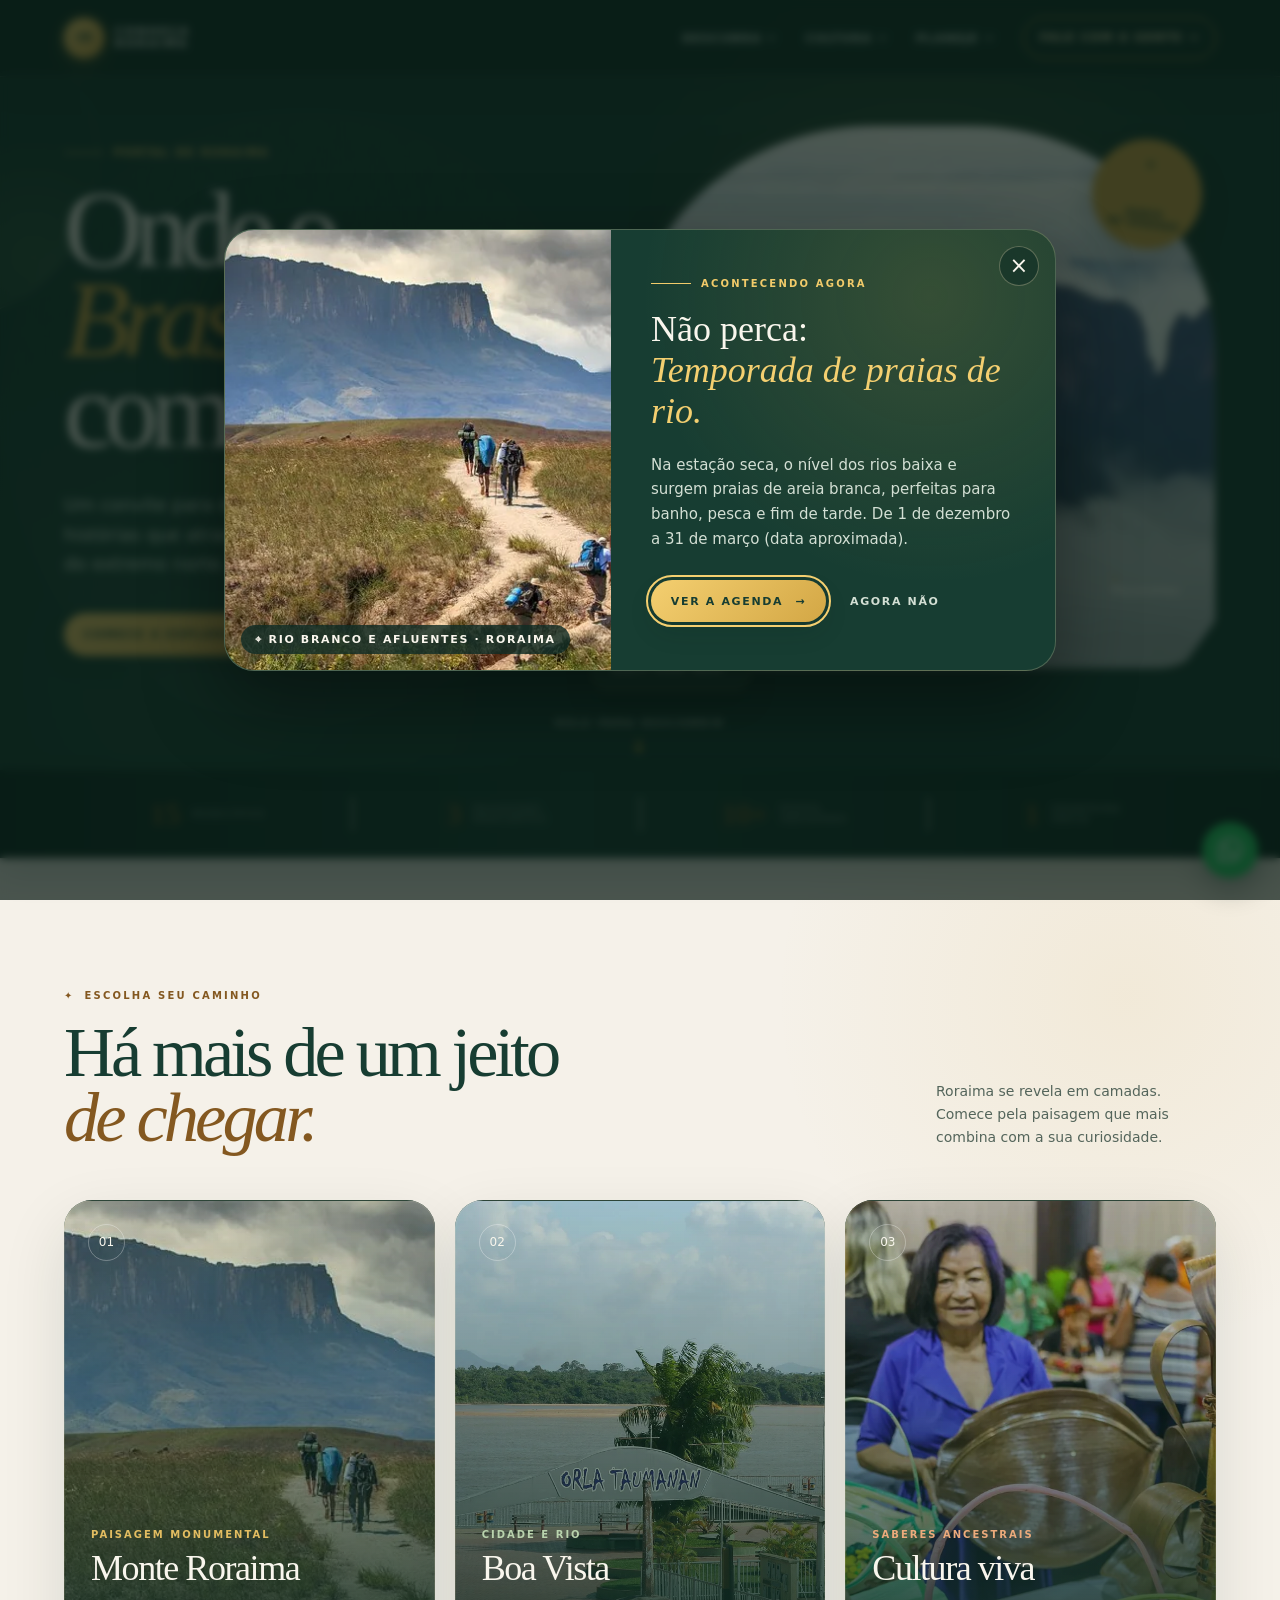
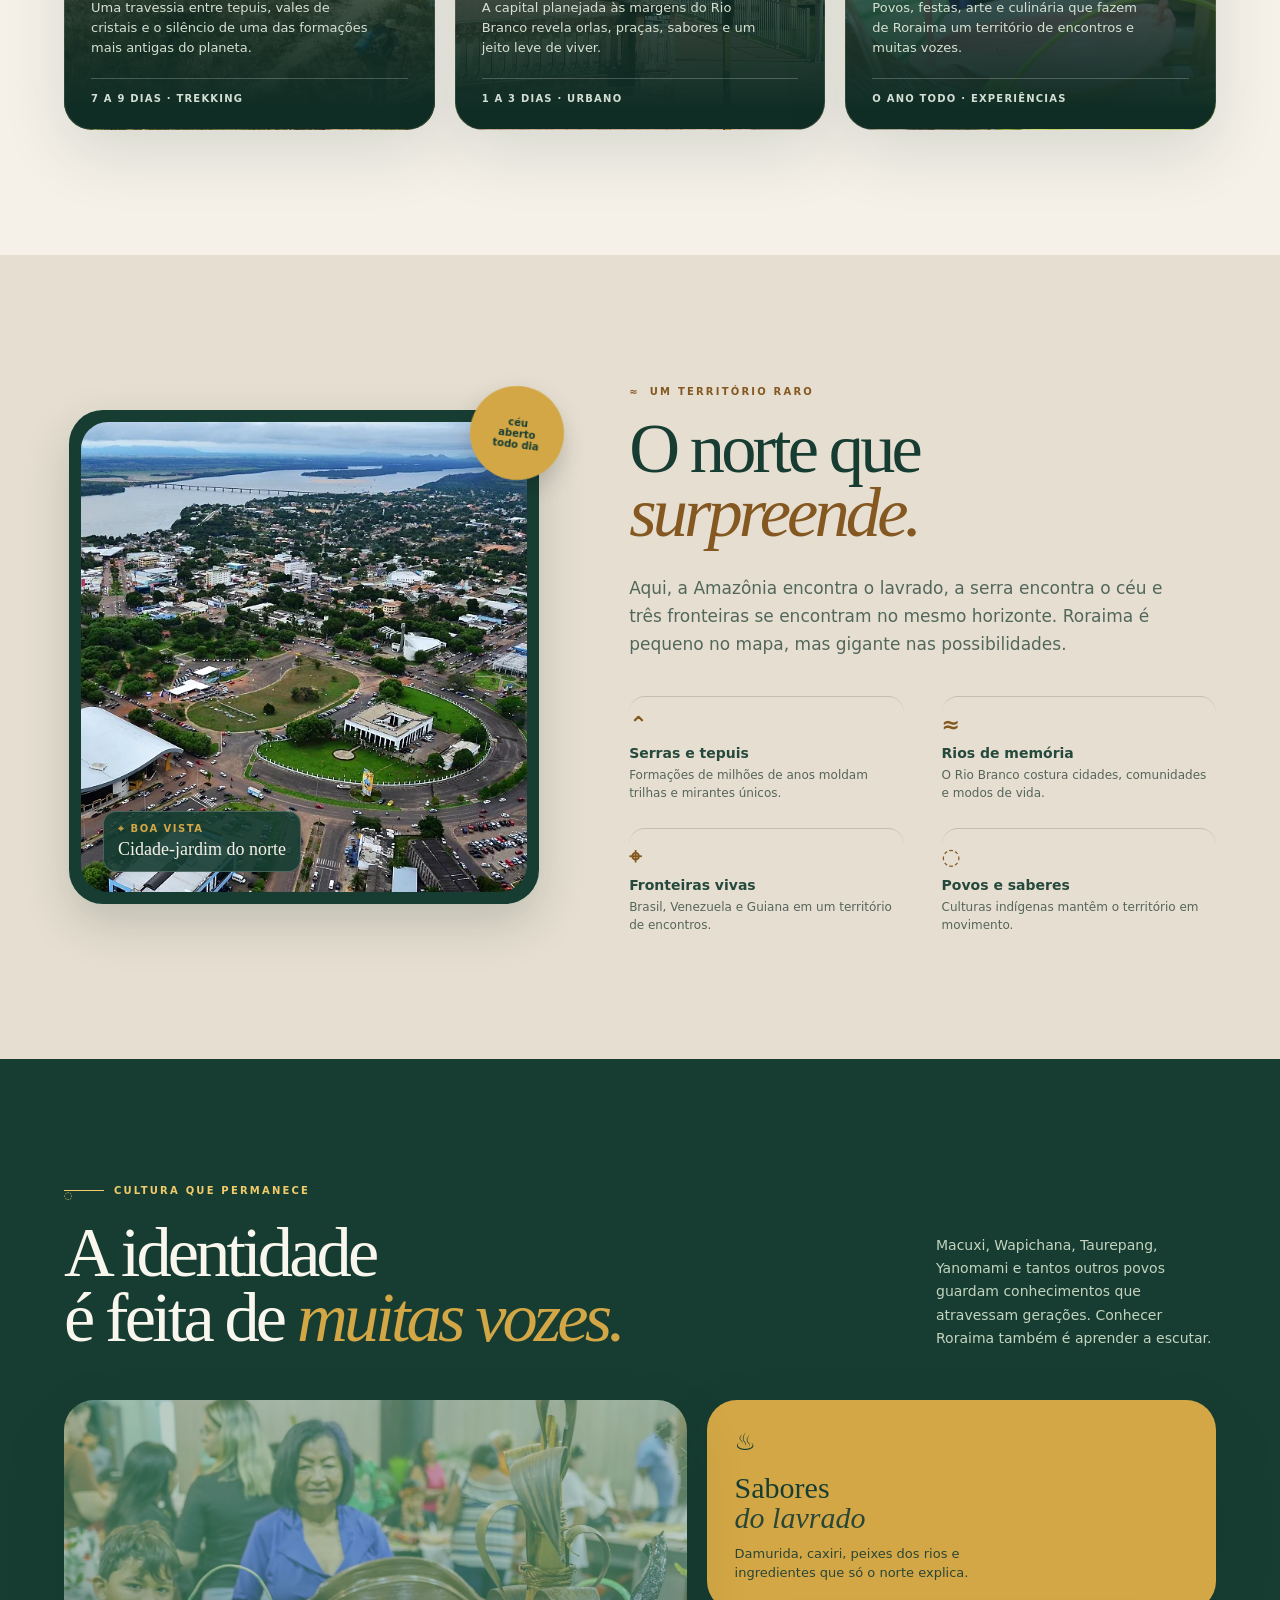
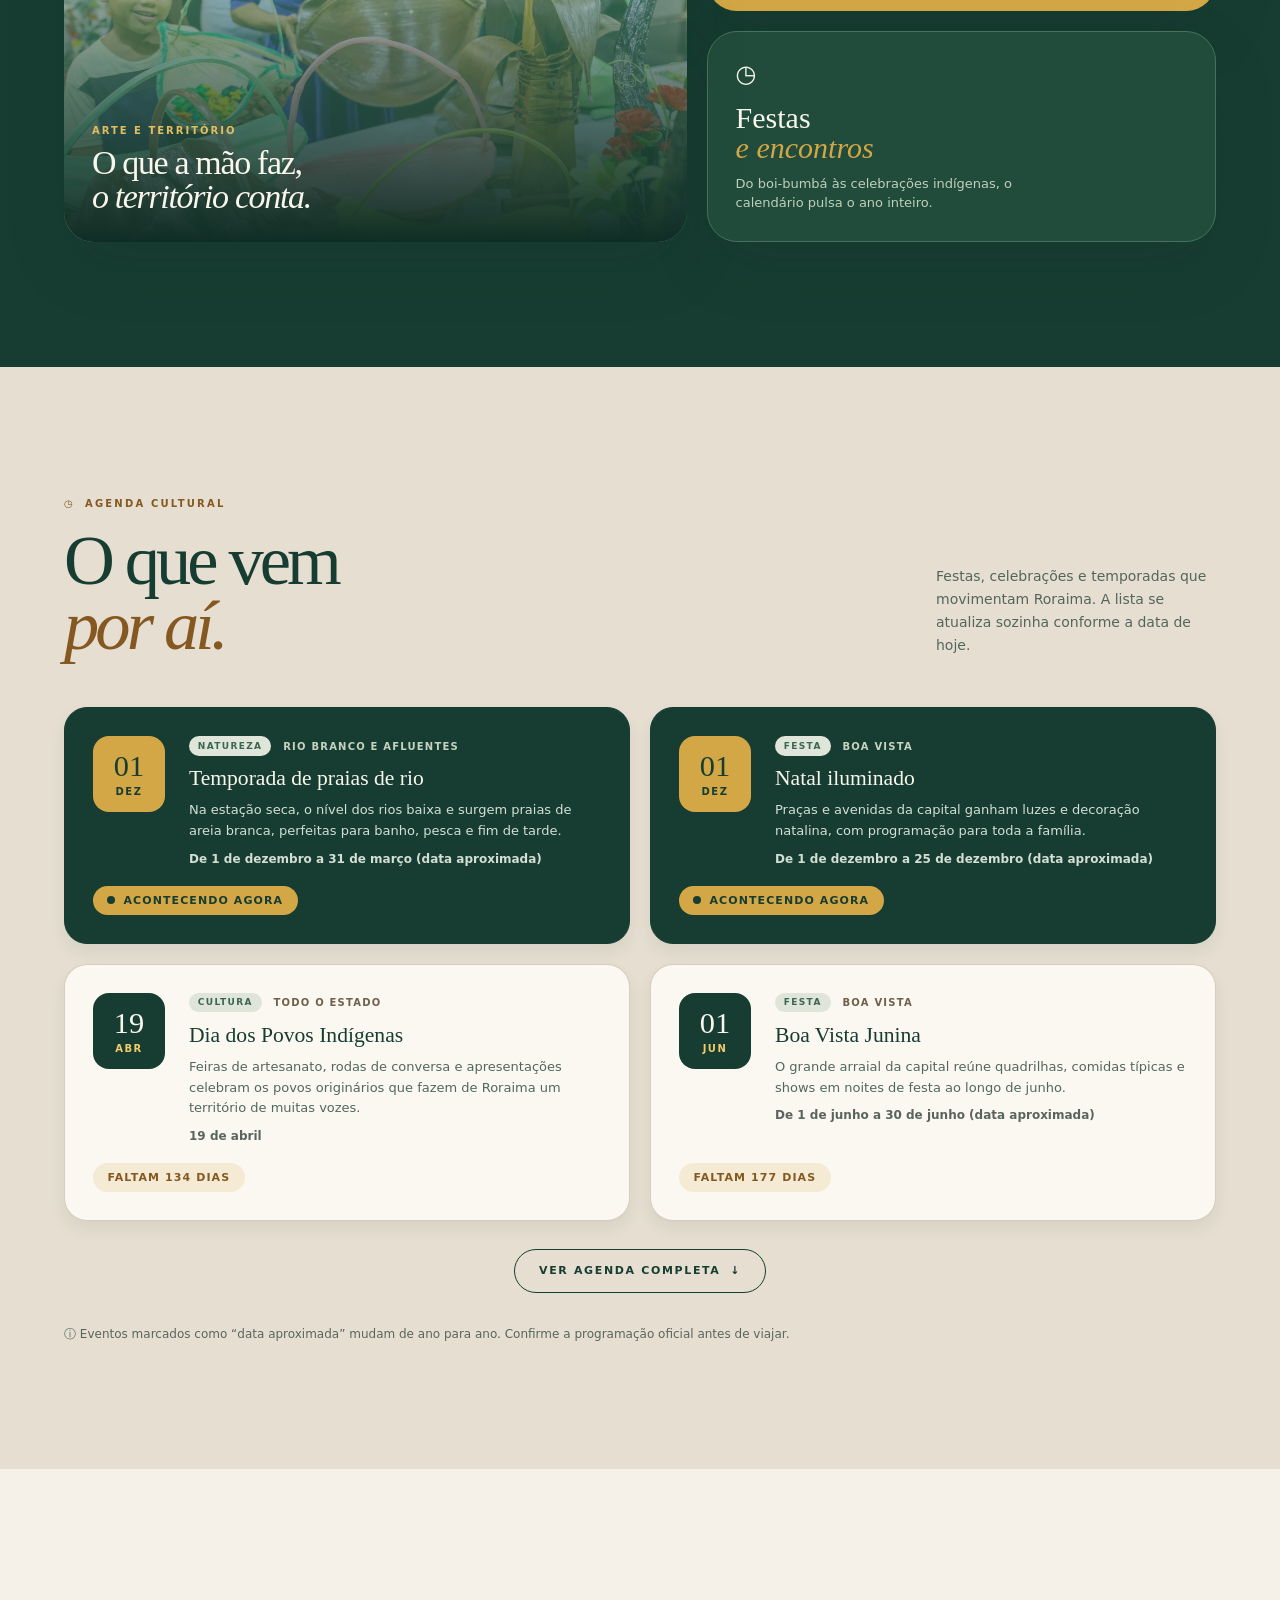
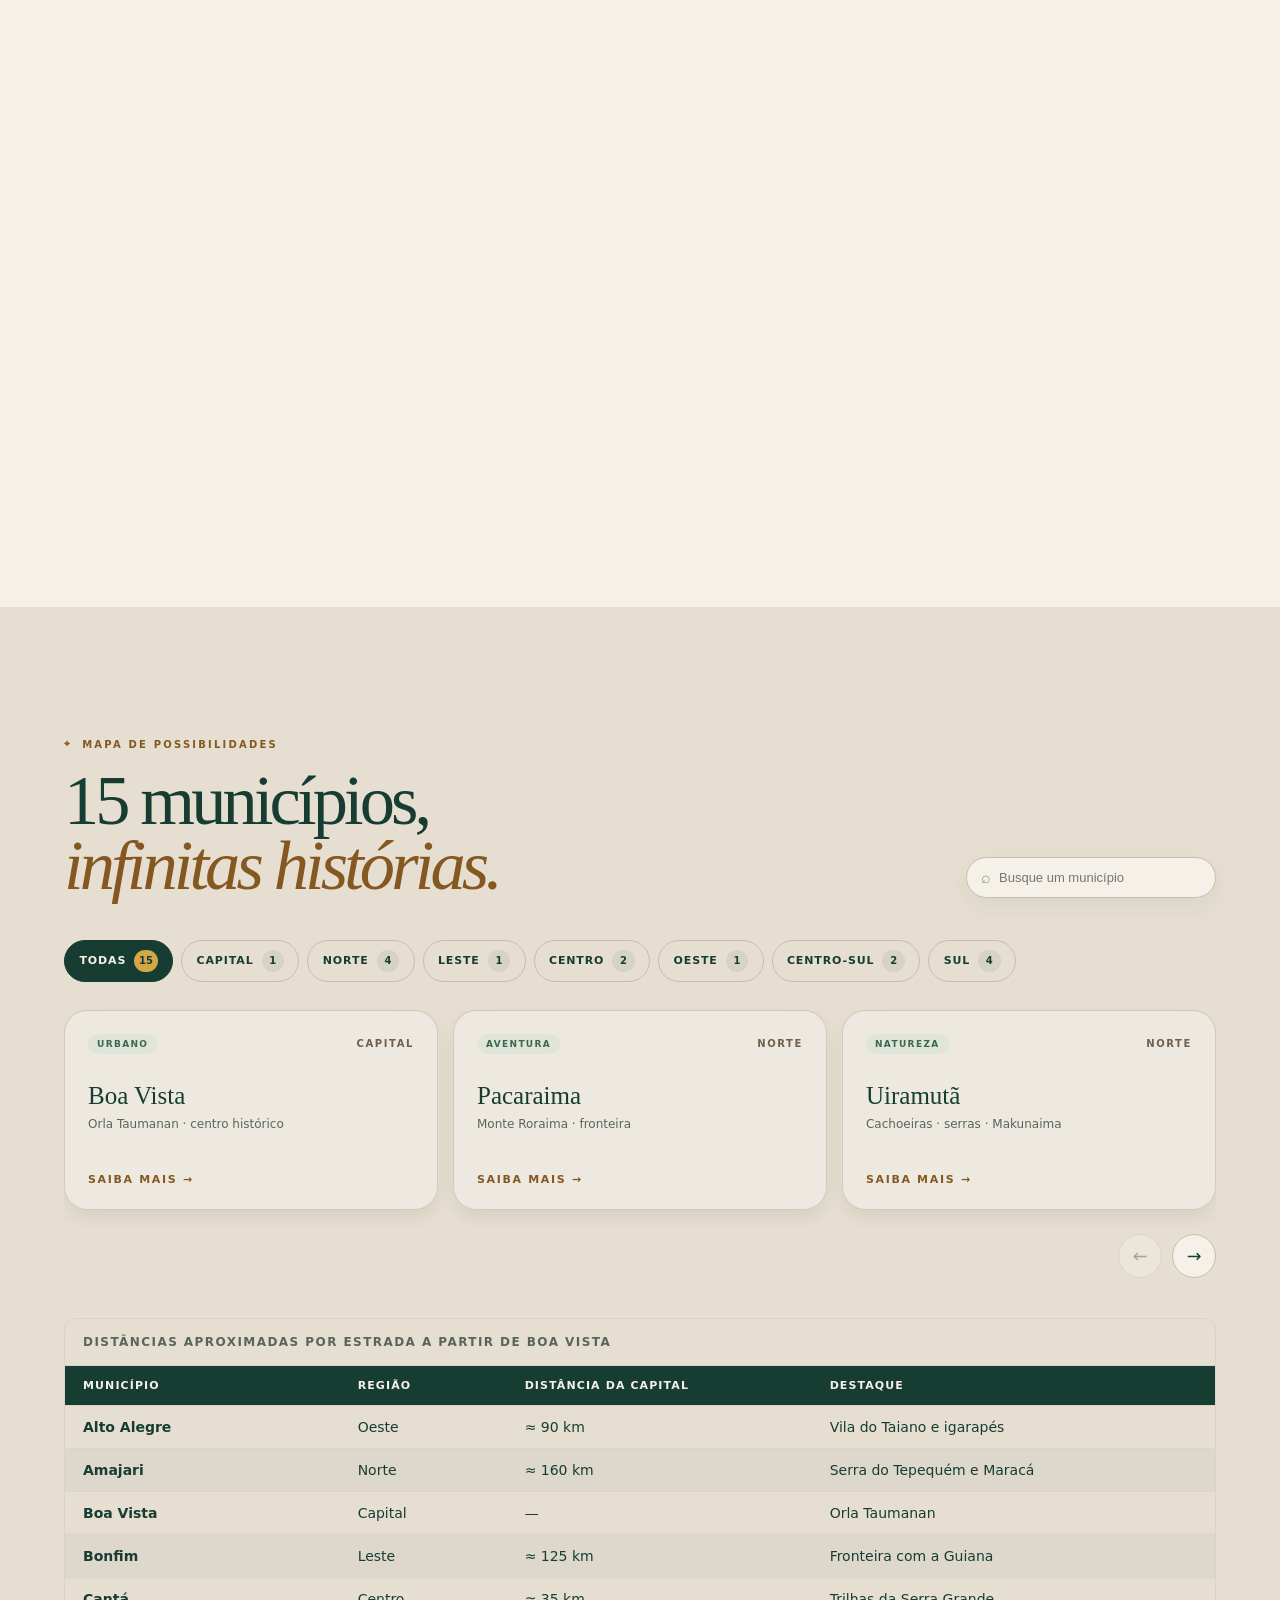
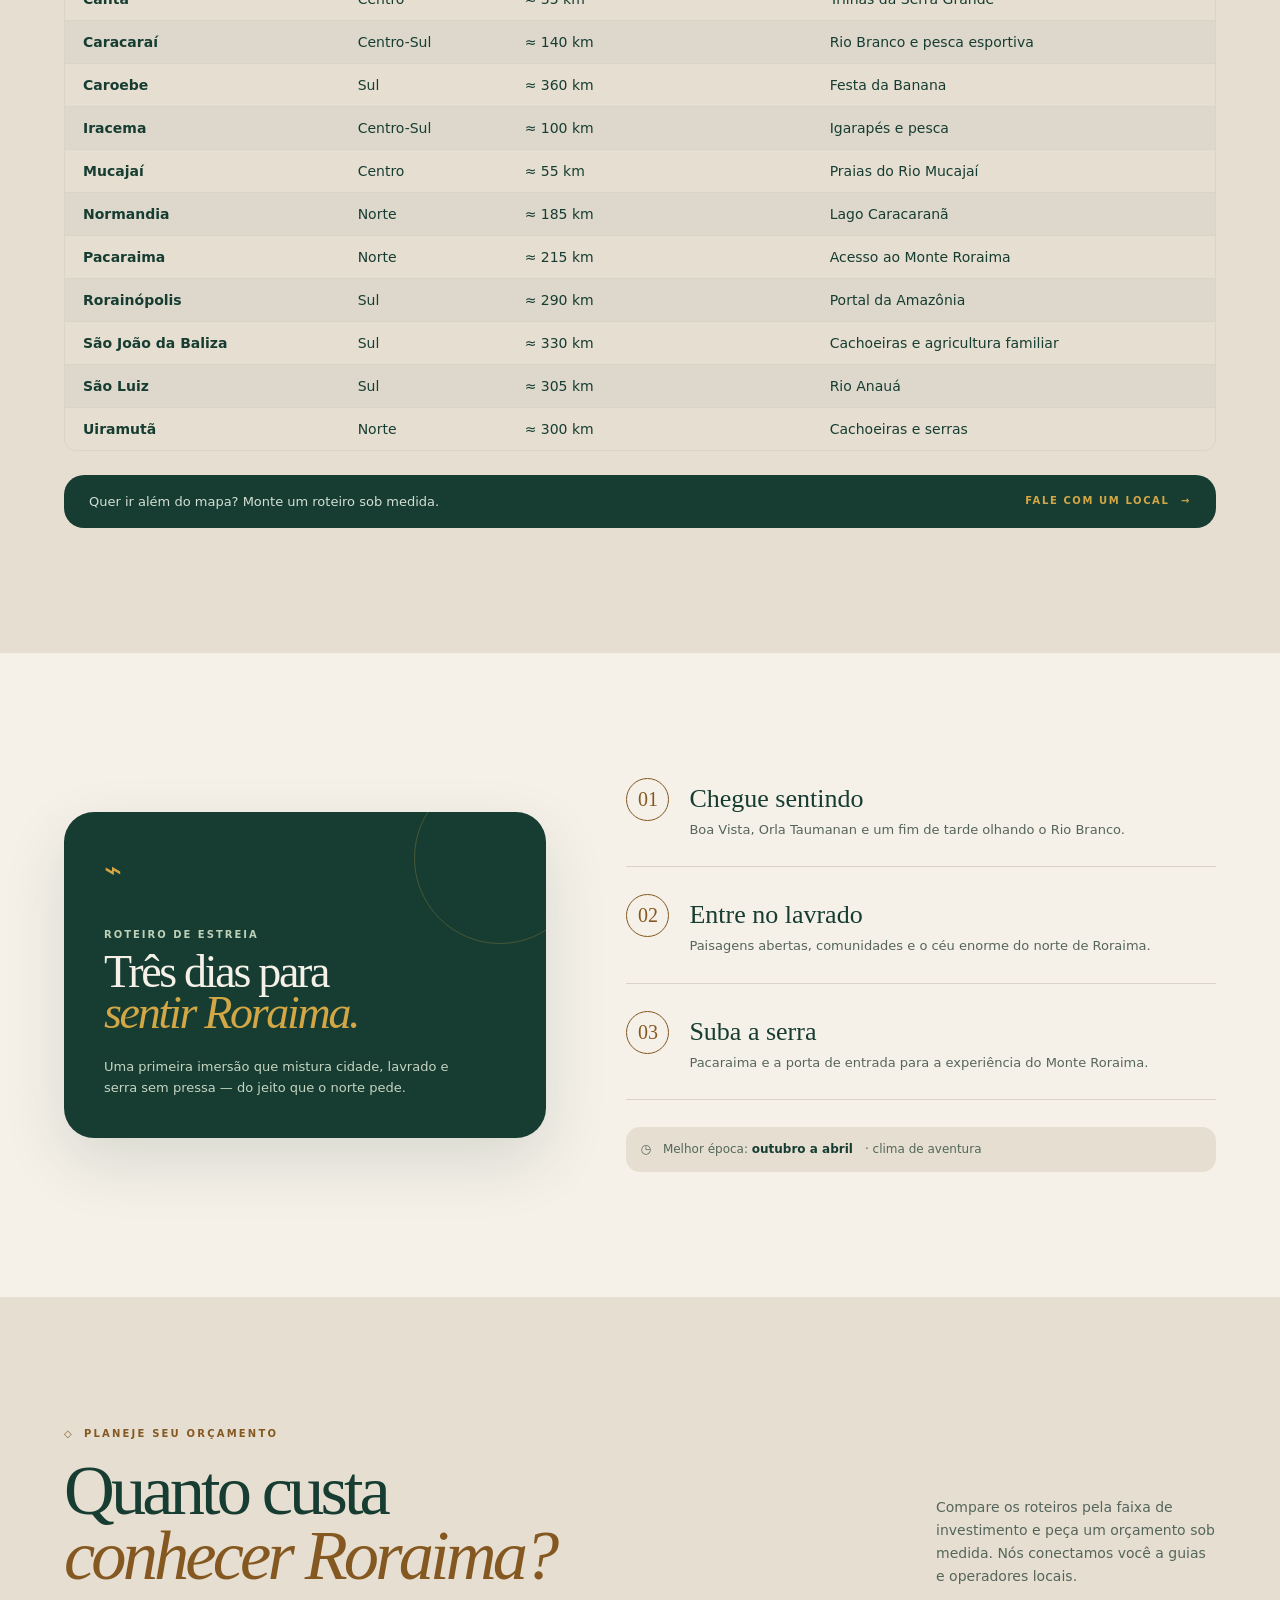
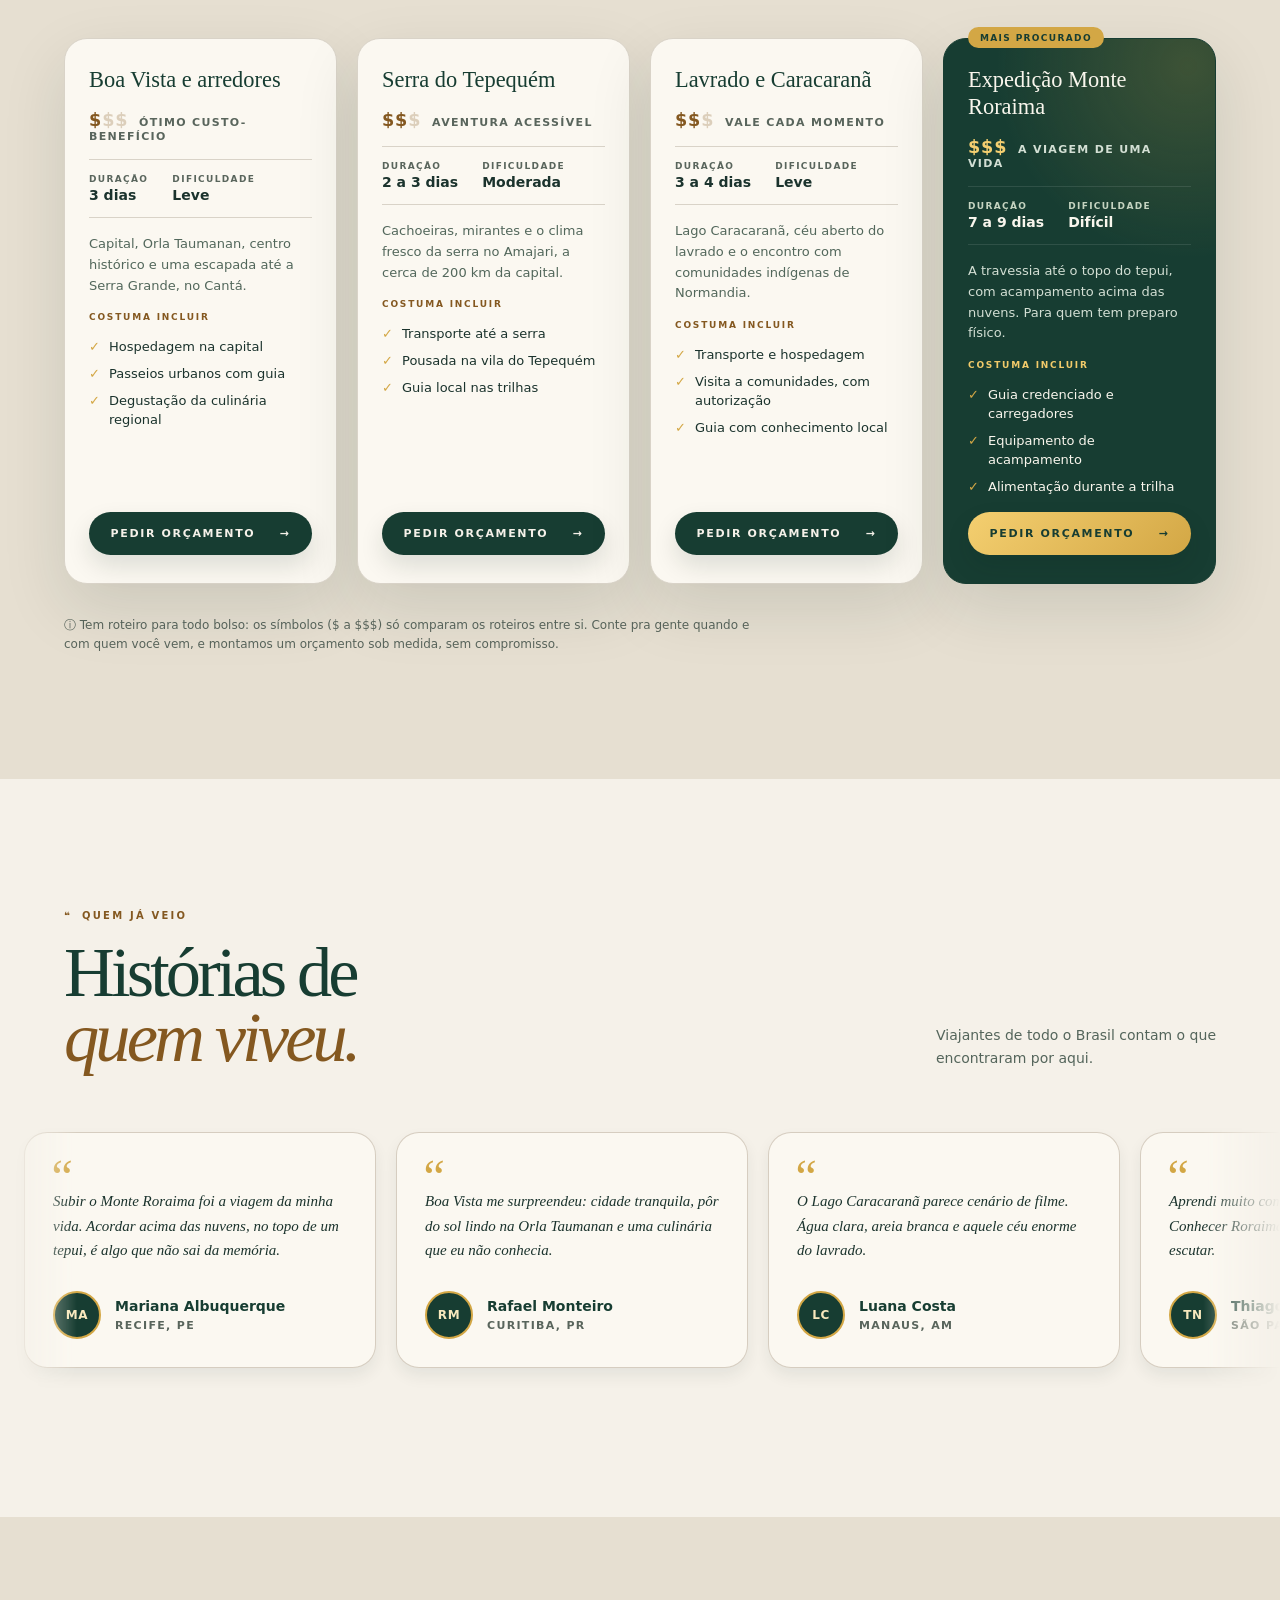
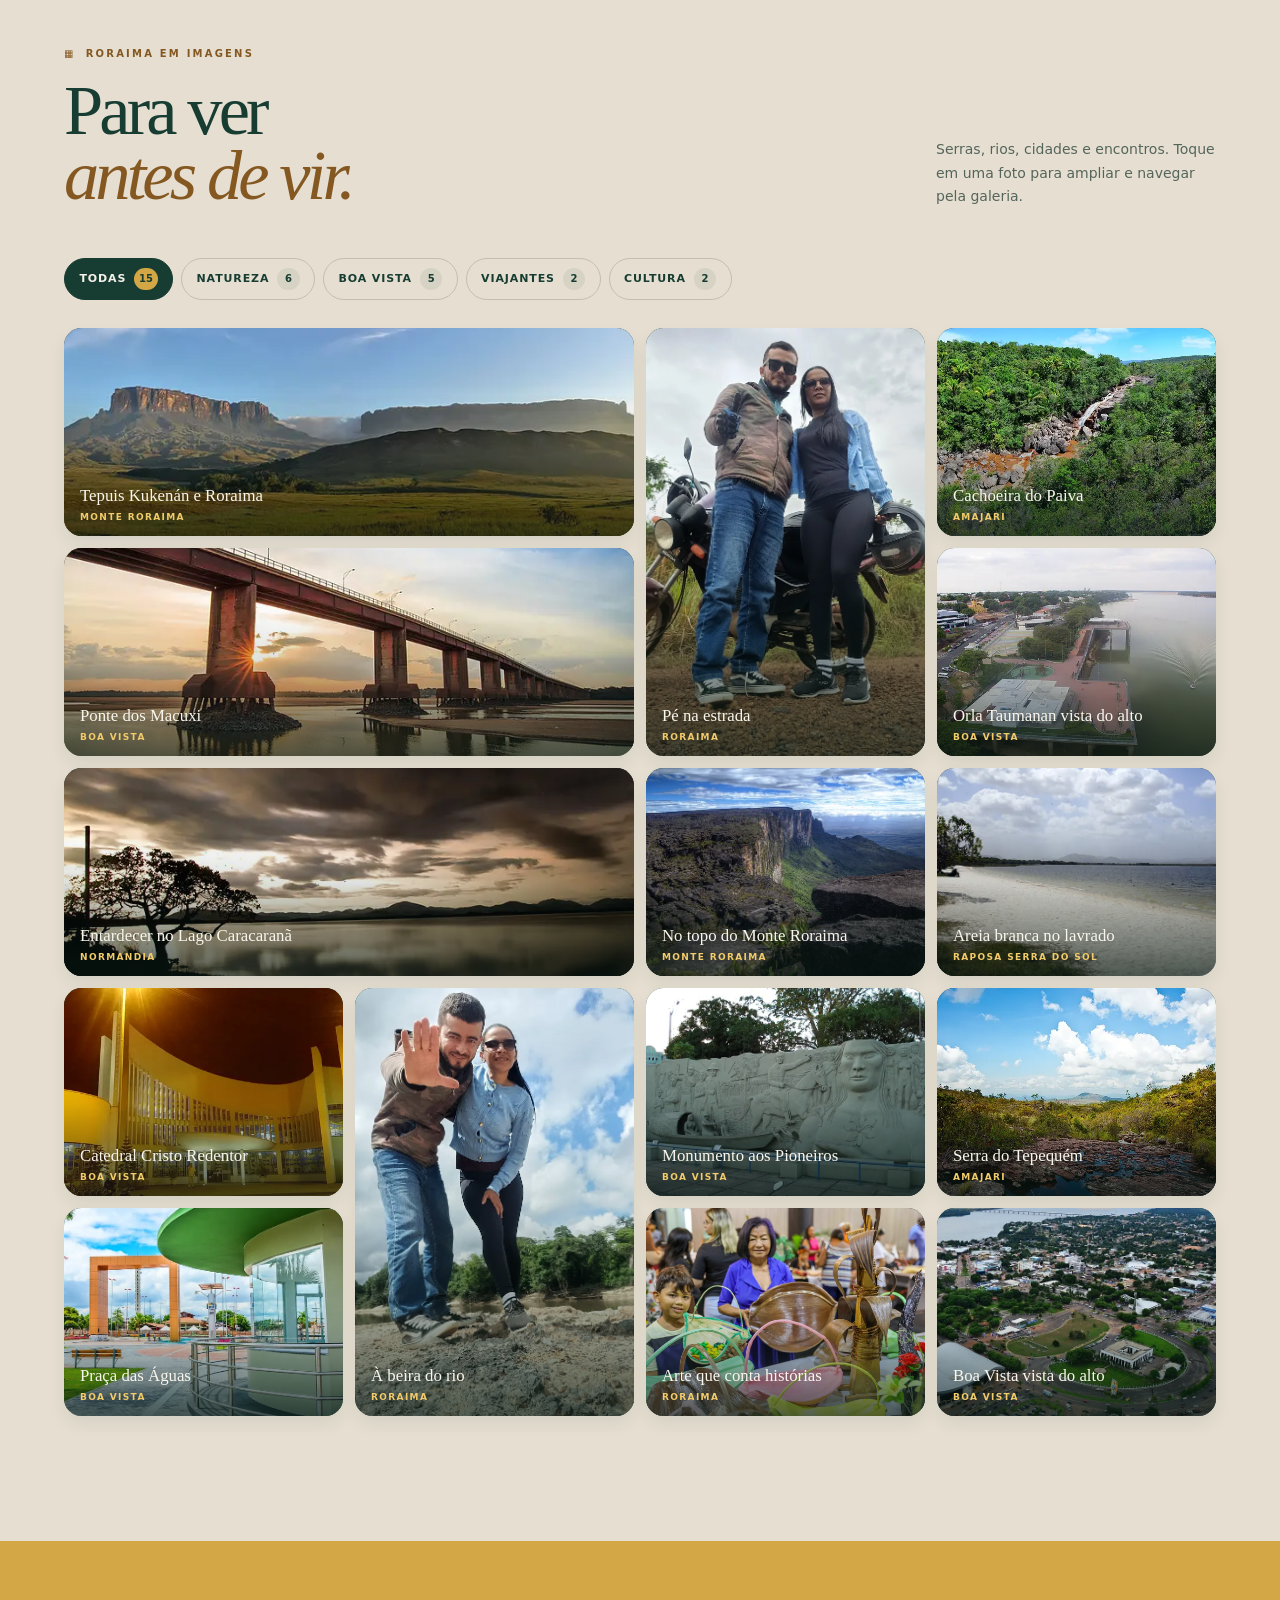
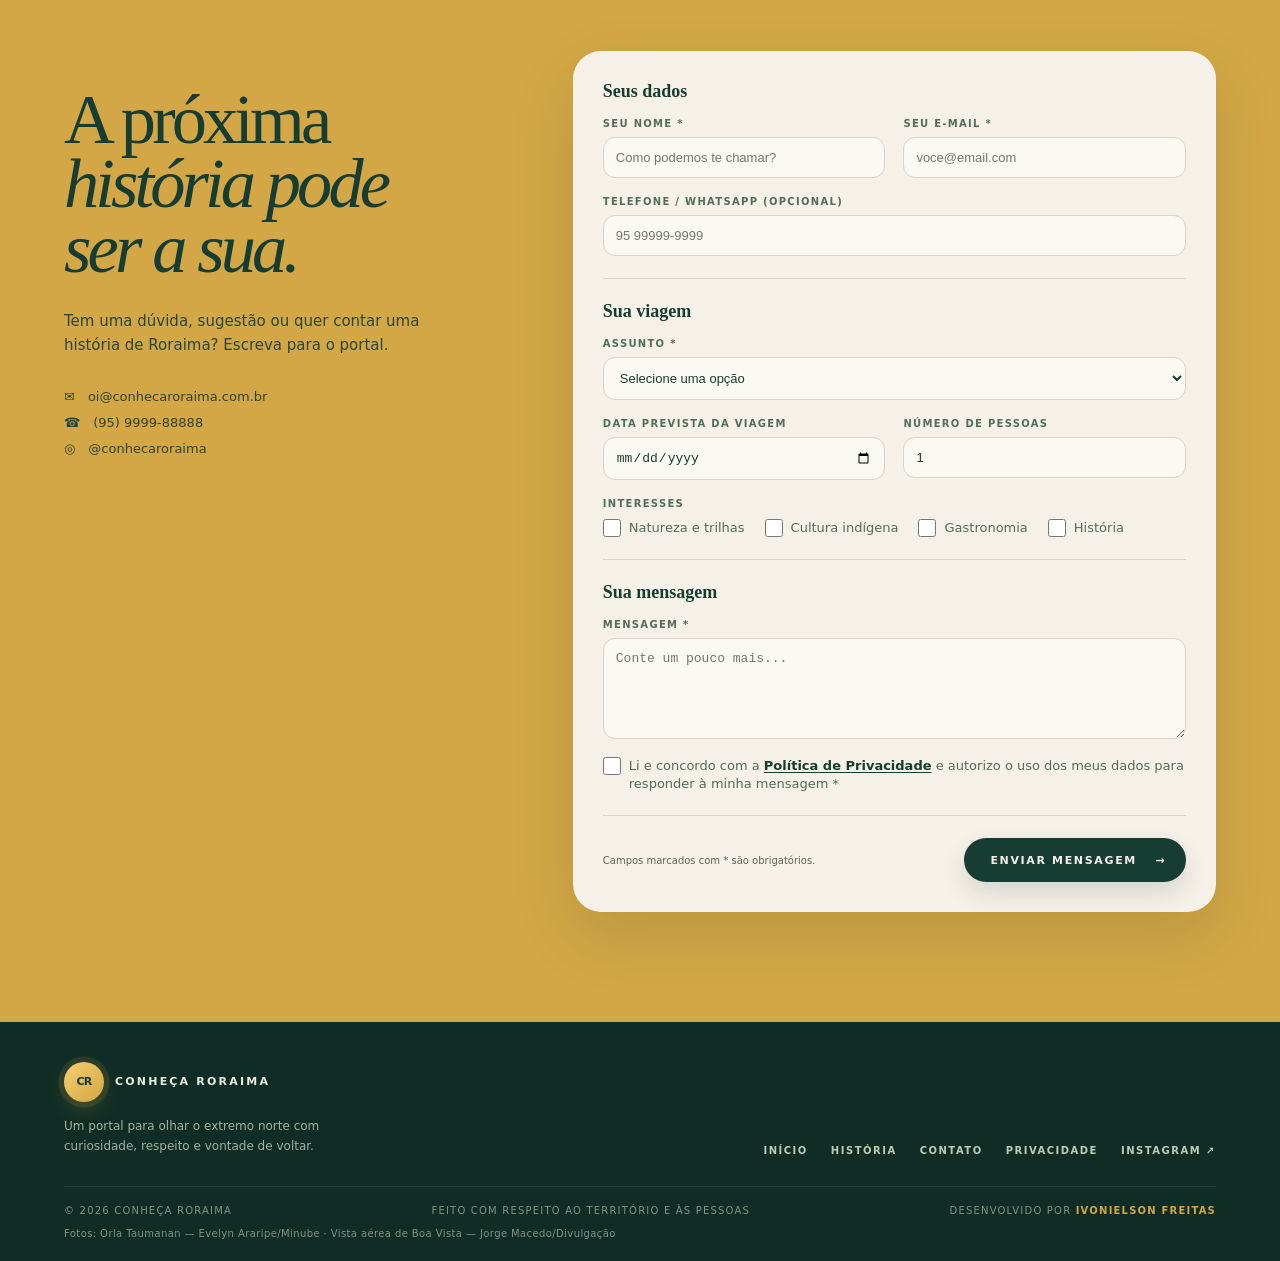
==== index.html @ 1315dbe7 "feat: improve testimonials layout and responsiveness" ====
<!doctype html>
<html lang="pt-BR">

<head>
    <meta charset="UTF-8">
    <meta name="viewport" content="width=device-width, initial-scale=1.0">
    <meta name="theme-color" content="#173d32">
    <meta name="author" content="Ivonielson Freitas">
    <meta name="google-site-verification" content="-4TH7wlYZ-pU3OrTLeNFt9fAbdqJfKL4M6FalPjMVOk">
    <meta name="description" content="Conheça Roraima: turismo, cultura, história, municípios e roteiros para descobrir o extremo norte do Brasil.">
    <title>Conheça Roraima — O norte que surpreende</title>
    <link rel="canonical" href="https://conheca-roraima.vercel.app/">
    <!-- prévia do link ao compartilhar (WhatsApp, redes sociais) -->
    <meta property="og:type" content="website">
    <meta property="og:locale" content="pt_BR">
    <meta property="og:site_name" content="Conheça Roraima">
    <meta property="og:title" content="Conheça Roraima — O norte que surpreende">
    <meta property="og:description" content="Turismo, cultura, história, municípios e roteiros para descobrir o extremo norte do Brasil.">
    <meta property="og:url" content="https://conheca-roraima.vercel.app/">
    <meta property="og:image" content="https://conheca-roraima.vercel.app/assets/img/monte-roraima-aereo.webp">
    <meta property="og:image:alt" content="Vista aérea do Monte Roraima entre nuvens">
    <meta name="twitter:card" content="summary_large_image">
    <!-- dados estruturados: descrevem o site para os buscadores -->
    <script type="application/ld+json">
    {
      "@context": "https://schema.org",
      "@type": "WebSite",
      "name": "Conheça Roraima",
      "url": "https://conheca-roraima.vercel.app/",
      "inLanguage": "pt-BR",
      "description": "Portal sobre turismo, cultura, história e municípios de Roraima.",
      "author": { "@type": "Person", "name": "Ivonielson Freitas" }
    }
    </script>
    <link rel="icon" href="assets/img/favicon.svg" type="image/svg+xml">
    <link rel="preload" href="assets/fonts/libre-baskerville-normal-latin.woff2" as="font" type="font/woff2" crossorigin>
    <link rel="preload" href="assets/fonts/libre-baskerville-italic-latin.woff2" as="font" type="font/woff2" crossorigin>
    <link rel="stylesheet" href="assets/css/fonts.css">
    <link rel="stylesheet" href="assets/css/styles.css">
    
</head>

<body>
    <header class="site-header">
        <div class="container header-inner">
            <a class="brand" href="#inicio"><span class="brand-mark">CR</span> <span>CONHEÇA<br>RORAIMA</span></a>
            <button class="menu-toggle" type="button" aria-expanded="false" aria-controls="main-nav" aria-label="Abrir menu"><span></span><span></span><span></span></button>
            <nav class="main-nav" id="main-nav" aria-label="Navegação principal">
                <ul>
                    <li class="nav-group">
                        <button class="nav-group-toggle" type="button" aria-expanded="false" aria-controls="submenu-descubra">Descubra <span class="nav-caret" aria-hidden="true"></span></button>
                        <ul class="submenu" id="submenu-descubra">
                            <li><a href="#experiencias">Experiências<small>Três jeitos de chegar</small></a></li>
                            <li><a href="#territorio">Território<small>Serras, rios e fronteiras</small></a></li>
                            <li><a href="#municipios">Municípios<small>Os 15 municípios do estado</small></a></li>
                        </ul>
                    </li>
                    <li class="nav-group">
                        <button class="nav-group-toggle" type="button" aria-expanded="false" aria-controls="submenu-cultura">Cultura <span class="nav-caret" aria-hidden="true"></span></button>
                        <ul class="submenu" id="submenu-cultura">
                            <li><a href="#cultura">Cultura viva<small>Povos, arte e saberes</small></a></li>
                            <li><a href="#agenda">Agenda cultural<small>Próximos eventos e festas</small></a></li>
                            <li><a href="#historia">História<small>Como Roraima se formou</small></a></li>
                        </ul>
                    </li>
                    <li class="nav-group">
                        <button class="nav-group-toggle" type="button" aria-expanded="false" aria-controls="submenu-planeje">Planeje <span class="nav-caret" aria-hidden="true"></span></button>
                        <ul class="submenu" id="submenu-planeje">
                            <li><a href="#roteiro">Roteiro de 3 dias<small>Uma primeira imersão</small></a></li>
                            <li><a href="#orcamento">Quanto custa<small>Faixas de investimento</small></a></li>
                            <li><a href="#depoimentos">Depoimentos<small>Quem já veio conta</small></a></li>
                            <li><a href="#galeria">Galeria<small>Roraima em imagens</small></a></li>
                        </ul>
                    </li>
                    <li><a class="nav-cta" href="#contato">Fale com a gente <span aria-hidden="true">→</span></a></li>
                </ul>
            </nav>
        </div>
    </header>

    <main id="inicio">
        <section class="hero hero-noise">
            <div class="container hero-grid">
                <header class="hero-copy reveal">
                    <p class="kicker kicker-gold"><span></span> Portal de Roraima</p>
                    <h1>Onde o<br><em>Brasil</em><br>começa.</h1>
                    <p>Um convite para descobrir paisagens ancestrais, histórias que atravessam fronteiras e a cultura viva do extremo norte.</p>
                    <div class="hero-actions"><a class="button button-gold" href="#experiencias">Comece a explorar <span aria-hidden="true">→</span></a><a class="text-link" href="#historia"><span aria-hidden="true">▣</span> &nbsp; Ler a história</a></div>
                </header>
                <div class="hero-visual reveal delay-1">
                    <span class="hero-stamp" aria-hidden="true">✦
                        <br><small>NORTE<br>DE VERDADE</small></span>
                    <figure class="hero-image"><img src="assets/img/monte-roraima-aereo.webp" alt="Vista aérea do Monte Roraima entre nuvens" width="1200" height="675" fetchpriority="high">
                        <figcaption>
                            <p><span>PONTO MAIS ALTO</span><strong>Monte Roraima</strong></p><small><span aria-hidden="true">⌖</span> Pacaraima</small></figcaption>
                    </figure>
                    <p class="territory-badge"><span>TERRITÓRIO</span><strong>223 mil km²</strong></p>
                </div>
            </div>
            <a class="scroll-cue" href="#experiencias">ROLE PARA DESCOBRIR<br><span aria-hidden="true">↓</span></a>
        </section>

        <aside class="stats" aria-label="Roraima em números">
            <ul class="container stats-grid">
                <li><strong>15</strong><span>municípios</span></li>
                <li><strong>3</strong><span>paisagens<br>marcantes</span></li>
                <li><strong>10+</strong><span>povos<br>indígenas</span></li>
                <li><strong>1</strong><span>fronteira<br>única</span></li>
            </ul>
        </aside>

        <section class="section" id="experiencias">
            <div class="container">
                <header class="section-heading">
                    <hgroup>
                        <p class="kicker"><span aria-hidden="true">✦</span> Escolha seu caminho</p>
                        <h2>Há mais de um jeito<br><em>de chegar.</em></h2></hgroup>
                    <p>Roraima se revela em camadas. Comece pela paisagem que mais combina com a sua curiosidade.</p>
                </header>
                <div class="experience-grid">
                    <article class="experience-card"><img src="assets/img/trilha-monte-roraima.webp" alt="Trilha em direção ao Monte Roraima" width="669" height="446" loading="lazy" decoding="async">
                        <span class="card-number">01</span>
                        <div class="card-content"><span class="eyebrow gold">PAISAGEM MONUMENTAL</span>
                            <h3>Monte Roraima</h3>
                            <p>Uma travessia entre tepuis, vales de cristais e o silêncio de uma das formações mais antigas do planeta.</p>
                            <p class="card-meta">7 a 9 dias · trekking</p>
                        </div>
                    </article>
                    <article class="experience-card"><img src="assets/img/orla-taumanan-boa-vista.webp" alt="Orla Taumanan, às margens do Rio Branco, em Boa Vista" width="1000" height="1000" loading="lazy" decoding="async">
                        <span class="card-number">02</span>
                        <div class="card-content"><span class="eyebrow green">CIDADE E RIO</span>
                            <h3>Boa Vista</h3>
                            <p>A capital planejada às margens do Rio Branco revela orlas, praças, sabores e um jeito leve de viver.</p>
                            <p class="card-meta">1 a 3 dias · urbano</p>
                        </div>
                    </article>
                    <article class="experience-card"><img src="assets/img/artesanato-indigena.webp" alt="Artesanato indígena em feira de Roraima" width="1200" height="800" loading="lazy" decoding="async">
                        <span class="card-number">03</span>
                        <div class="card-content"><span class="eyebrow terracotta">SABERES ANCESTRAIS</span>
                            <h3>Cultura viva</h3>
                            <p>Povos, festas, arte e culinária que fazem de Roraima um território de encontros e muitas vozes.</p>
                            <p class="card-meta">o ano todo · experiências</p>
                        </div>
                    </article>
                </div>
            </div>
        </section>

        <section class="section territory" id="territorio">
            <div class="container territory-grid">
                <figure class="territory-photo"><img src="assets/img/boa-vista-centro-civico.webp" alt="Vista aérea do centro de Boa Vista, com a Praça do Centro Cívico e o Rio Branco ao fundo" width="612" height="612" loading="lazy" decoding="async">
                    <span class="round-note" aria-hidden="true">céu<br>aberto<br>todo dia</span><figcaption class="photo-label"><span aria-hidden="true">⌖</span> BOA VISTA<strong>Cidade-jardim do norte</strong></figcaption></figure>
                <div class="territory-content">
                    <p class="kicker"><span aria-hidden="true">≈</span> Um território raro</p>
                    <h2>O norte que<br><em>surpreende.</em></h2>
                    <p class="lead">Aqui, a Amazônia encontra o lavrado, a serra encontra o céu e três fronteiras se encontram no mesmo horizonte. Roraima é pequeno no mapa, mas gigante nas possibilidades.</p>
                    <ul class="feature-grid">
                        <li><b aria-hidden="true">⌃</b><strong>Serras e tepuis</strong>
                            <p>Formações de milhões de anos moldam trilhas e mirantes únicos.</p>
                        </li>
                        <li><b aria-hidden="true">≈</b><strong>Rios de memória</strong>
                            <p>O Rio Branco costura cidades, comunidades e modos de vida.</p>
                        </li>
                        <li><b aria-hidden="true">⌖</b><strong>Fronteiras vivas</strong>
                            <p>Brasil, Venezuela e Guiana em um território de encontros.</p>
                        </li>
                        <li><b aria-hidden="true">◌</b><strong>Povos e saberes</strong>
                            <p>Culturas indígenas mantêm o território em movimento.</p>
                        </li>
                    </ul>
                </div>
            </div>
        </section>

        <section class="section culture" id="cultura">
            <div class="container">
                <header class="culture-heading">
                    <hgroup>
                        <p class="kicker kicker-gold"><span aria-hidden="true">◌</span> Cultura que permanece</p>
                        <h2>A identidade<br>é feita de <em>muitas vozes.</em></h2></hgroup>
                    <p>Macuxi, Wapichana, Taurepang, Yanomami e tantos outros povos guardam conhecimentos que atravessam gerações. Conhecer Roraima também é aprender a escutar.</p>
                </header>
                <div class="culture-grid">
                    <article class="culture-photo"><img src="assets/img/artesanato-indigena.webp" alt="Artesanato indígena de Roraima" width="1200" height="800" loading="lazy" decoding="async">
                        <hgroup>
                            <p><span class="eyebrow gold">ARTE E TERRITÓRIO</span></p>
                            <h3>O que a mão faz,<br><em>o território conta.</em></h3>
                        </hgroup>
                    </article>
                    <article class="culture-box ochre"><b aria-hidden="true">♨</b>
                        <div class="culture-box-text">
                            <h3>Sabores<br><em>do lavrado</em></h3>
                            <p>Damurida, caxiri, peixes dos rios e ingredientes que só o norte explica.</p>
                        </div>
                    </article>
                    <article class="culture-box dark"><b aria-hidden="true">◷</b>
                        <div class="culture-box-text">
                            <h3>Festas<br><em>e encontros</em></h3>
                            <p>Do boi-bumbá às celebrações indígenas, o calendário pulsa o ano inteiro.</p>
                        </div>
                    </article>
                </div>
            </div>
        </section>

        <section class="section agenda" id="agenda" aria-labelledby="agenda-title">
            <div class="container">
                <header class="section-heading">
                    <hgroup>
                        <p class="kicker"><span aria-hidden="true">◷</span> Agenda cultural</p>
                        <h2 id="agenda-title">O que vem<br><em>por aí.</em></h2></hgroup>
                    <p>Festas, celebrações e temporadas que movimentam Roraima. A lista se atualiza sozinha conforme a data de hoje.</p>
                </header>
                <ol class="agenda-grid" id="agenda-list">
                    <!-- preenchido pelo JavaScript a partir de assets/data/eventos.json -->
                </ol>
                <button class="agenda-toggle" id="agenda-toggle" type="button" aria-expanded="false" aria-controls="agenda-list" hidden>Ver agenda completa <span aria-hidden="true">↓</span></button>
                <noscript><p class="data-message">Ative o JavaScript para ver os próximos eventos.</p></noscript>
                <p class="data-message" id="agenda-error" hidden>Não foi possível carregar a agenda agora. Tente recarregar a página.</p>
                <p class="agenda-note"><span aria-hidden="true">ⓘ</span> Eventos marcados como “data aproximada” mudam de ano para ano. Confirme a programação oficial antes de viajar.</p>
            </div>
        </section>

        <section class="section history" id="historia">
            <div class="container history-grid">
                <header>
                    <p class="kicker"><span aria-hidden="true">▣</span> Linha do tempo</p>
                    <h2>Antes de ser<br><em>fronteira,</em><br>já era casa.</h2>
                    <p class="lead">A história de Roraima é feita de ocupações, deslocamentos e resistências. Uma narrativa que continua sendo escrita.</p>
                </header>
                <ol class="timeline">
                    <li><span>Antes de 1500</span>
                        <h3>Territórios originários</h3>
                        <p>Povos indígenas ocupam e cuidam destas terras há milhares de anos.</p>
                    </li>
                    <li><span>1775</span>
                        <h3>Forte São Joaquim</h3>
                        <p>A presença portuguesa se instala na confluência dos rios Uraricoera e Tacutu.</p>
                    </li>
                    <li><span>1943</span>
                        <h3>Nasce o Território Federal</h3>
                        <p>Roraima passa a ter uma nova organização administrativa e política.</p>
                    </li>
                    <li><span>1988</span>
                        <h3>Estado de Roraima</h3>
                        <p>A Constituição transforma o antigo território em um dos mais jovens estados do Brasil.</p>
                    </li>
                </ol>
            </div>
        </section>

        <section class="section municipalities" id="municipios">
            <div class="container">
                <header class="municipality-heading">
                    <hgroup>
                        <p class="kicker"><span aria-hidden="true">⌖</span> Mapa de possibilidades</p>
                        <h2>15 municípios,<br><em>infinitas histórias.</em></h2></hgroup>
                    <search class="search" aria-label="Municípios">
                        <span aria-hidden="true">⌕</span>
                        <label class="sr-only" for="municipality-search">Buscar município</label>
                        <input id="municipality-search" type="search" placeholder="Busque um município" maxlength="40">
                    </search>
                </header>
                <div class="filter-bar" id="region-filters" role="group" aria-label="Filtrar municípios por região"></div>
                <noscript><p class="data-message">Ative o JavaScript para ver os 15 municípios de Roraima.</p></noscript>
                <p class="data-message" id="municipality-error" hidden>Não foi possível carregar os municípios agora. Tente recarregar a página.</p>
                <div class="municipality-slider">
                <ul class="municipality-grid" id="municipality-grid" aria-label="Municípios de Roraima">
                    <!-- preenchido pelo JavaScript a partir de assets/data/municipios.json -->
                </ul>
                <div class="slider-controls">
                    <button class="slider-button" type="button" data-slide="-1" aria-controls="municipality-grid" aria-label="Municípios anteriores">←</button>
                    <button class="slider-button" type="button" data-slide="1" aria-controls="municipality-grid" aria-label="Próximos municípios">→</button>
                </div>
                </div>
                <p class="sr-only" id="municipality-status" role="status" aria-live="polite"></p>
                <div class="table-wrapper" role="region" aria-labelledby="municipality-table-caption" tabindex="0">
                    <table class="municipality-table">
                        <caption id="municipality-table-caption">Distâncias aproximadas por estrada a partir de Boa Vista</caption>
                        <thead>
                            <tr>
                                <th scope="col">Município</th>
                                <th scope="col">Região</th>
                                <th scope="col">Distância da capital</th>
                                <th scope="col">Destaque</th>
                            </tr>
                        </thead>
                        <tbody>
                            <!-- preenchido pelo JavaScript (ordem alfabética) -->
                        </tbody>
                    </table>
                </div>
                <p class="route-bar">Quer ir além do mapa? Monte um roteiro sob medida.<a href="#contato">Fale com um local　<span aria-hidden="true">→</span></a></p>
            </div>
        </section>

        <section class="section itinerary" id="roteiro">
            <div class="container itinerary-grid">
                <header class="itinerary-card"><span class="route-icon" aria-hidden="true">⌁</span><small>ROTEIRO DE ESTREIA</small>
                    <h2>Três dias para<br><em>sentir Roraima.</em></h2>
                    <p>Uma primeira imersão que mistura cidade, lavrado e serra sem pressa — do jeito que o norte pede.</p>
                </header>
                <div class="itinerary-list">
                    <ol>
                        <li><b aria-hidden="true">01</b>
                            <div class="step-text">
                                <h3>Chegue sentindo</h3>
                                <p>Boa Vista, Orla Taumanan e um fim de tarde olhando o Rio Branco.</p>
                            </div>
                        </li>
                        <li><b aria-hidden="true">02</b>
                            <div class="step-text">
                                <h3>Entre no lavrado</h3>
                                <p>Paisagens abertas, comunidades e o céu enorme do norte de Roraima.</p>
                            </div>
                        </li>
                        <li><b aria-hidden="true">03</b>
                            <div class="step-text">
                                <h3>Suba a serra</h3>
                                <p>Pacaraima e a porta de entrada para a experiência do Monte Roraima.</p>
                            </div>
                        </li>
                    </ol>
                    <p class="best-time"><span aria-hidden="true">◷</span>　Melhor época: <strong>outubro a abril</strong>　· clima de aventura</p>
                </div>
            </div>
        </section>

        <section class="section pricing" id="orcamento" aria-labelledby="pricing-title">
            <div class="container">
                <header class="section-heading">
                    <hgroup>
                        <p class="kicker"><span aria-hidden="true">◇</span> Planeje seu orçamento</p>
                        <h2 id="pricing-title">Quanto custa<br><em>conhecer Roraima?</em></h2></hgroup>
                    <p>Compare os roteiros pela faixa de investimento e peça um orçamento sob medida. Nós conectamos você a guias e operadores locais.</p>
                </header>
                <ul class="pricing-grid">
                    <li>
                        <article class="pricing-card">
                            <h3>Boa Vista e arredores</h3>
                            <p class="price-level"><span aria-hidden="true">$<span class="off">$$</span></span> Ótimo custo-benefício</p>
                            <dl class="pricing-meta">
                                <div><dt>Duração</dt><dd>3 dias</dd></div>
                                <div><dt>Dificuldade</dt><dd>Leve</dd></div>
                            </dl>
                            <p>Capital, Orla Taumanan, centro histórico e uma escapada até a Serra Grande, no Cantá.</p>
                            <p class="pricing-includes">Costuma incluir</p>
                            <ul>
                                <li>Hospedagem na capital</li>
                                <li>Passeios urbanos com guia</li>
                                <li>Degustação da culinária regional</li>
                            </ul>
                            <a class="button button-dark" href="#contato" data-roteiro="Boa Vista e arredores" data-interesses="gastronomia historia">Pedir orçamento<span class="sr-only"> de Boa Vista e arredores</span> <span aria-hidden="true">→</span></a>
                        </article>
                    </li>
                    <li>
                        <article class="pricing-card">
                            <h3>Serra do Tepequém</h3>
                            <p class="price-level"><span aria-hidden="true">$$<span class="off">$</span></span> Aventura acessível</p>
                            <dl class="pricing-meta">
                                <div><dt>Duração</dt><dd>2 a 3 dias</dd></div>
                                <div><dt>Dificuldade</dt><dd>Moderada</dd></div>
                            </dl>
                            <p>Cachoeiras, mirantes e o clima fresco da serra no Amajari, a cerca de 200 km da capital.</p>
                            <p class="pricing-includes">Costuma incluir</p>
                            <ul>
                                <li>Transporte até a serra</li>
                                <li>Pousada na vila do Tepequém</li>
                                <li>Guia local nas trilhas</li>
                            </ul>
                            <a class="button button-dark" href="#contato" data-roteiro="Serra do Tepequém" data-interesses="natureza">Pedir orçamento<span class="sr-only"> de Serra do Tepequém</span> <span aria-hidden="true">→</span></a>
                        </article>
                    </li>
                    <li>
                        <article class="pricing-card">
                            <h3>Lavrado e Caracaranã</h3>
                            <p class="price-level"><span aria-hidden="true">$$<span class="off">$</span></span> Vale cada momento</p>
                            <dl class="pricing-meta">
                                <div><dt>Duração</dt><dd>3 a 4 dias</dd></div>
                                <div><dt>Dificuldade</dt><dd>Leve</dd></div>
                            </dl>
                            <p>Lago Caracaranã, céu aberto do lavrado e o encontro com comunidades indígenas de Normandia.</p>
                            <p class="pricing-includes">Costuma incluir</p>
                            <ul>
                                <li>Transporte e hospedagem</li>
                                <li>Visita a comunidades, com autorização</li>
                                <li>Guia com conhecimento local</li>
                            </ul>
                            <a class="button button-dark" href="#contato" data-roteiro="Lavrado e Caracaranã" data-interesses="natureza cultura">Pedir orçamento<span class="sr-only"> de Lavrado e Caracaranã</span> <span aria-hidden="true">→</span></a>
                        </article>
                    </li>
                    <li>
                        <article class="pricing-card featured">
                            <p class="pricing-badge">Mais procurado</p>
                            <h3>Expedição Monte Roraima</h3>
                            <p class="price-level"><span aria-hidden="true">$$$</span> A viagem de uma vida</p>
                            <dl class="pricing-meta">
                                <div><dt>Duração</dt><dd>7 a 9 dias</dd></div>
                                <div><dt>Dificuldade</dt><dd>Difícil</dd></div>
                            </dl>
                            <p>A travessia até o topo do tepui, com acampamento acima das nuvens. Para quem tem preparo físico.</p>
                            <p class="pricing-includes">Costuma incluir</p>
                            <ul>
                                <li>Guia credenciado e carregadores</li>
                                <li>Equipamento de acampamento</li>
                                <li>Alimentação durante a trilha</li>
                            </ul>
                            <a class="button button-gold" href="#contato" data-roteiro="Expedição Monte Roraima" data-interesses="natureza">Pedir orçamento<span class="sr-only"> de Expedição Monte Roraima</span> <span aria-hidden="true">→</span></a>
                        </article>
                    </li>
                </ul>
                <p class="pricing-note"><span aria-hidden="true">ⓘ</span> Tem roteiro para todo bolso: os símbolos ($ a $$$) só comparam os roteiros entre si. Conte pra gente quando e com quem você vem, e montamos um orçamento sob medida, sem compromisso.</p>
            </div>
        </section>

        <section class="section testimonials" id="depoimentos" aria-labelledby="testimonials-title">
            <div class="container">
                <header class="section-heading">
                    <hgroup>
                        <p class="kicker"><span aria-hidden="true">❝</span> Quem já veio</p>
                        <h2 id="testimonials-title">Histórias de<br><em>quem viveu.</em></h2></hgroup>
                    <p>Viajantes de todo o Brasil contam o que encontraram por aqui.</p>
                </header>
            </div>
            <div class="container">
                <noscript><p class="data-message">Ative o JavaScript para ler os depoimentos.</p></noscript>
                <p class="data-message" id="testimonials-error" hidden>Não foi possível carregar os depoimentos agora. Tente recarregar a página.</p>
            </div>
            <div class="testimonials-viewport">
                <ul class="testimonials-track" id="testimonials-track">
                    <!-- preenchido pelo JavaScript a partir de assets/data/depoimentos.json -->
                </ul>
            </div>
        </section>

        <section class="section gallery" id="galeria" aria-labelledby="gallery-title">
            <div class="container">
                <header class="section-heading">
                    <hgroup>
                        <p class="kicker"><span aria-hidden="true">▦</span> Roraima em imagens</p>
                        <h2 id="gallery-title">Para ver<br><em>antes de vir.</em></h2></hgroup>
                    <p>Serras, rios, cidades e encontros. Toque em uma foto para ampliar e navegar pela galeria.</p>
                </header>
                <div class="filter-bar" id="gallery-filters" role="group" aria-label="Filtrar fotos por tema"></div>
                <ul class="gallery-grid" id="gallery-grid">
                    <!-- preenchido pelo JavaScript a partir de assets/data/galeria.json -->
                </ul>
                <noscript><p class="data-message">Ative o JavaScript para ver a galeria de fotos.</p></noscript>
                <p class="data-message" id="gallery-error" hidden>Não foi possível carregar a galeria agora. Tente recarregar a página.</p>
            </div>
        </section>

        <section class="contact" id="contato">
            <div class="container contact-grid">
                <header>
                    <p class="kicker kicker-dark"><span aria-hidden="true">✉</span> Fale com a gente</p>
                    <h2>A próxima<br><em>história pode<br>ser a sua.</em></h2>
                    <p>Tem uma dúvida, sugestão ou quer contar uma história de Roraima? Escreva para o portal.</p>
                    <address class="contact-details"><span aria-hidden="true">✉</span>　oi@conhecaroraima.com.br
                        <br><span aria-hidden="true">☎</span>　(95) 9999-88888
                        <br><span aria-hidden="true">◎</span>　@conhecaroraima</address>
                </header>
                <form id="contact-form" action="#" method="POST" aria-label="Formulário de contato">
                    <fieldset>
                        <legend>Seus dados</legend>
                        <div class="form-row">
                            <div class="form-field">
                                <label for="nome">Seu nome *</label>
                                <input id="nome" name="nome" type="text" required minlength="3" maxlength="80" pattern="[A-Za-zÀ-ÿ ]+" title="Use apenas letras e espaços (mínimo de 3 caracteres)." autocomplete="name" placeholder="Como podemos te chamar?">
                            </div>
                            <div class="form-field">
                                <label for="email">Seu e-mail *</label>
                                <input id="email" name="email" type="email" required maxlength="120" autocomplete="email" placeholder="voce@email.com">
                            </div>
                        </div>
                        <div class="form-field">
                            <label for="telefone">Telefone / WhatsApp (opcional)</label>
                            <input id="telefone" name="telefone" type="tel" pattern="\(?\d{2}\)? ?\d{4,5}-?\d{4}" title="Informe DDD e número, por exemplo: 95 99999-9999 ou (95) 99999-9999." minlength="10" maxlength="15" autocomplete="tel" placeholder="95 99999-9999">
                        </div>
                    </fieldset>

                    <fieldset>
                        <legend>Sua viagem</legend>
                        <div class="form-field">
                            <label for="assunto">Assunto *</label>
                            <select id="assunto" name="assunto" required>
                                <option value="">Selecione uma opção</option>
                                <option value="duvida">Tenho uma dúvida</option>
                                <option value="roteiro">Quero montar um roteiro</option>
                                <option value="historia">Quero compartilhar uma história</option>
                                <option value="parceria">Quero falar sobre parceria</option>
                            </select>
                        </div>
                        <div class="form-row">
                            <div class="form-field">
                                <label for="data-viagem">Data prevista da viagem</label>
                                <input id="data-viagem" name="data_viagem" type="date" min="2026-01-01" max="2028-12-31">
                            </div>
                            <div class="form-field">
                                <label for="pessoas">Número de pessoas</label>
                                <input id="pessoas" name="pessoas" type="number" min="1" max="20" step="1" value="1">
                            </div>
                        </div>
                        <fieldset class="checkbox-fieldset">
                            <legend class="checkbox-title">Interesses</legend>
                            <div class="checkbox-group">
                                <label for="interesse-natureza"><input id="interesse-natureza" name="interesses" type="checkbox" value="natureza"> Natureza e trilhas</label>
                                <label for="interesse-cultura"><input id="interesse-cultura" name="interesses" type="checkbox" value="cultura"> Cultura indígena</label>
                                <label for="interesse-gastronomia"><input id="interesse-gastronomia" name="interesses" type="checkbox" value="gastronomia"> Gastronomia</label>
                                <label for="interesse-historia"><input id="interesse-historia" name="interesses" type="checkbox" value="historia"> História</label>
                            </div>
                        </fieldset>
                    </fieldset>

                    <fieldset>
                        <legend>Sua mensagem</legend>
                        <div class="form-field">
                            <label for="mensagem">Mensagem *</label>
                            <textarea id="mensagem" name="mensagem" required minlength="10" maxlength="1000" rows="5" placeholder="Conte um pouco mais..."></textarea>
                        </div>
                        <div class="checkbox-group">
                            <label for="aceite"><input id="aceite" name="aceite" type="checkbox" required> <span>Li e concordo com a <a href="privacidade.html" target="_blank" rel="noopener">Política de Privacidade<span class="sr-only"> (abre em nova aba)</span></a> e autorizo o uso dos meus dados para responder à minha mensagem *</span></label>
                        </div>
                    </fieldset>

                    <div class="form-bottom"><small>Campos marcados com * são obrigatórios.</small>
                        <button class="button button-dark" type="submit">Enviar mensagem　<span aria-hidden="true">→</span></button>
                    </div>
                    <p class="form-success" id="form-success" hidden><span aria-hidden="true">✓</span> Mensagem recebida. Em breve entraremos em contato.</p>
                </form>
            </div>
        </section>
    </main>

    <footer>
        <div class="container footer-top">
            <div class="footer-brand"><a class="brand" href="#inicio"><span class="brand-mark">CR</span> <span>CONHEÇA RORAIMA</span></a>
                <p>Um portal para olhar o extremo norte com curiosidade, respeito e vontade de voltar.</p>
            </div>
            <nav aria-label="Links do rodapé">
                <ul class="footer-links">
                    <li><a href="#inicio">Início</a></li>
                    <li><a href="#historia">História</a></li>
                    <li><a href="#contato">Contato</a></li>
                    <li><a href="privacidade.html">Privacidade</a></li>
                    <li><a href="https://www.instagram.com" target="_blank" rel="noreferrer">Instagram <span aria-hidden="true">↗</span><span class="sr-only"> (abre em nova aba)</span></a></li>
                </ul>
            </nav>
        </div>
        <p class="container footer-bottom"><span>© 2026 Conheça Roraima</span><span>Feito com respeito ao território e às pessoas</span><span class="footer-credit">Desenvolvido por <a href="https://github.com/ivoshow" target="_blank" rel="noopener author">Ivonielson Freitas<span class="sr-only"> (abre em nova aba)</span></a></span></p>
        <p class="container footer-photo-credits">Fotos: Orla Taumanan — Evelyn Araripe/Minube · Vista aérea de Boa Vista — Jorge Macedo/Divulgação</p>
    </footer>
    <!-- aqui começam os modais -->
    <dialog class="welcome-modal" id="welcome-modal" aria-labelledby="welcome-title" aria-describedby="welcome-text">
        <figure class="welcome-image">
            <img id="welcome-image" src="assets/img/trilha-monte-roraima.webp" alt="Trilha em direção ao Monte Roraima" width="669" height="446" decoding="async">
            <figcaption><span aria-hidden="true">⌖</span> <span id="welcome-place">Pacaraima · Roraima</span></figcaption>
        </figure>
        <div class="welcome-content">
            <p class="kicker kicker-gold"><span></span> <span id="welcome-kicker">Destaque da temporada</span></p>
            <h2 id="welcome-title">Suba ao topo do<br><em>Monte Roraima.</em></h2>
            <p id="welcome-text">Um dos tepuis mais antigos do planeta, com cerca de 2.800 metros de altitude, vales de cristais e cachoeiras que caem direto das nuvens. Uma travessia de 7 a 9 dias que marca para sempre.</p>
            <div class="welcome-actions">
                <a class="button button-gold" id="welcome-cta" href="#experiencias" data-close-modal><span id="welcome-cta-text">Quero conhecer</span> <span aria-hidden="true">→</span></a>
                <button class="welcome-dismiss" type="button" data-close-modal>Agora não</button>
            </div>
        </div>
        <button class="welcome-close" type="button" aria-label="Fechar destaque" data-close-modal>×</button>
    </dialog>

    <dialog class="municipality-modal" id="municipality-modal" aria-labelledby="municipality-modal-title">
        <header class="municipality-modal-header">
            <div class="municipality-tags"><span id="municipality-modal-tag"></span><small id="municipality-modal-region"></small></div>
            <h2 id="municipality-modal-title"></h2>
            <p class="municipality-modal-distance"><span aria-hidden="true">⌖</span> <span id="municipality-modal-distance"></span></p>
        </header>
        <div class="municipality-modal-body">
            <p id="municipality-modal-description"></p>
            <h3>O que fazer</h3>
            <ul id="municipality-modal-activities"></ul>
            <a class="button button-dark" href="#contato" data-close-modal>Planejar minha visita <span aria-hidden="true">→</span></a>
        </div>
        <button class="modal-close" type="button" aria-label="Fechar detalhes do município" data-close-modal>×</button>
    </dialog>

    <!-- Botão flutuante do WhatsApp. O número vai no formato internacional,
         só dígitos: 55 (Brasil) + DDD + número. Ícone: Font Awesome Free (CC BY 4.0). -->
    <a class="whatsapp-float" id="whatsapp-float" href="https://wa.me/5595999988888?text=Ol%C3%A1!%20Vim%20pelo%20portal%20Conhe%C3%A7a%20Roraima%20e%20quero%20ajuda%20para%20planejar%20minha%20viagem." data-phone="5595999988888" target="_blank" rel="noopener" aria-label="Fale com a gente pelo WhatsApp (abre em nova aba)">
        <svg aria-hidden="true" focusable="false" viewBox="0 0 448 512" xmlns="http://www.w3.org/2000/svg"><path fill="currentColor" d="M380.9 97.1C339 55.1 283.2 32 223.9 32c-122.4 0-222 99.6-222 222 0 39.1 10.2 77.3 29.6 111L0 480l117.7-30.9c32.4 17.7 68.9 27 106.1 27h.1c122.3 0 224.1-99.6 224.1-222 0-59.3-25.2-115-67.1-157zm-157 341.6c-33.2 0-65.7-8.9-94-25.7l-6.7-4-69.8 18.3L72 359.2l-4.4-7c-18.5-29.4-28.2-63.3-28.2-98.2 0-101.7 82.8-184.5 184.6-184.5 49.3 0 95.6 19.2 130.4 54.1 34.8 34.9 56.2 81.2 56.1 130.5 0 101.8-84.9 184.6-186.6 184.6zm101.2-138.2c-5.5-2.8-32.8-16.2-37.9-18-5.1-1.9-8.8-2.8-12.5 2.8-3.7 5.6-14.3 18-17.6 21.8-3.2 3.7-6.5 4.2-12 1.4-32.6-16.3-54-29.1-75.5-66-5.7-9.8 5.7-9.1 16.3-30.3 1.8-3.7.9-6.9-.5-9.7-1.4-2.8-12.5-30.1-17.1-41.2-4.5-10.8-9.1-9.3-12.5-9.5-3.2-.2-6.9-.2-10.6-.2-3.7 0-9.7 1.4-14.8 6.9-5.1 5.6-19.4 19-19.4 46.3 0 27.3 19.9 53.7 22.6 57.4 2.8 3.7 39.1 59.7 94.8 83.8 35.2 15.2 49 16.5 66.6 13.9 10.7-1.6 32.8-13.4 37.4-26.4 4.6-13 4.6-24.1 3.2-26.4-1.3-2.5-5-3.9-10.5-6.6z"/></svg>
        <span class="whatsapp-label" aria-hidden="true">Fale no WhatsApp</span>
    </a>

    <!-- visualizador da galeria: a foto ampliada, com legenda, crédito e navegação -->
    <dialog class="lightbox" id="lightbox" aria-labelledby="lightbox-title">
        <figure class="lightbox-figure">
            <div class="lightbox-stage" tabindex="-1" autofocus>
                <img id="lightbox-image" src="assets/img/galeria/tepuis-kukenan-roraima.webp" alt="" loading="lazy">
                <button class="lightbox-nav" type="button" data-step="-1" aria-label="Foto anterior">←</button>
                <button class="lightbox-nav" type="button" data-step="1" aria-label="Próxima foto">→</button>
            </div>
            <figcaption class="lightbox-caption">
                <p class="lightbox-meta"><span class="lightbox-tag" id="lightbox-category"></span><span id="lightbox-local"></span></p>
                <h2 id="lightbox-title"></h2>
                <p id="lightbox-description"></p>
                <p class="lightbox-credit" id="lightbox-credit"></p>
                <p class="lightbox-counter" id="lightbox-counter" aria-live="polite"></p>
            </figcaption>
        </figure>
        <button class="modal-close" type="button" aria-label="Fechar galeria" data-close-modal>×</button>
    </dialog>

    <div class="toast" id="toast" role="status"></div>
    <script src="assets/js/script.js"></script>
</body>

</html>
---- assets/css/fonts.css ----
/* Fontes locais (baixadas do Google Fonts: DM Sans e Libre Baskerville, licença OFL) */

/* latin-ext */
@font-face {
  font-family: 'DM Sans';
  font-style: normal;
  font-weight: 400;
  font-display: swap;
  src: url('../fonts/dm-sans-normal-latin-ext.woff2') format('woff2');
  unicode-range: U+0100-02BA, U+02BD-02C5, U+02C7-02CC, U+02CE-02D7, U+02DD-02FF, U+0304, U+0308, U+0329, U+1D00-1DBF, U+1E00-1E9F, U+1EF2-1EFF, U+2020, U+20A0-20AB, U+20AD-20C0, U+2113, U+2C60-2C7F, U+A720-A7FF;
}

/* latin */
@font-face {
  font-family: 'DM Sans';
  font-style: normal;
  font-weight: 400;
  font-display: swap;
  src: url('../fonts/dm-sans-normal-latin.woff2') format('woff2');
  unicode-range: U+0000-00FF, U+0131, U+0152-0153, U+02BB-02BC, U+02C6, U+02DA, U+02DC, U+0304, U+0308, U+0329, U+2000-206F, U+20AC, U+2122, U+2191, U+2193, U+2212, U+2215, U+FEFF, U+FFFD;
}

/* latin-ext */
@font-face {
  font-family: 'DM Sans';
  font-style: normal;
  font-weight: 500;
  font-display: swap;
  src: url('../fonts/dm-sans-normal-latin-ext.woff2') format('woff2');
  unicode-range: U+0100-02BA, U+02BD-02C5, U+02C7-02CC, U+02CE-02D7, U+02DD-02FF, U+0304, U+0308, U+0329, U+1D00-1DBF, U+1E00-1E9F, U+1EF2-1EFF, U+2020, U+20A0-20AB, U+20AD-20C0, U+2113, U+2C60-2C7F, U+A720-A7FF;
}

/* latin */
@font-face {
  font-family: 'DM Sans';
  font-style: normal;
  font-weight: 500;
  font-display: swap;
  src: url('../fonts/dm-sans-normal-latin.woff2') format('woff2');
  unicode-range: U+0000-00FF, U+0131, U+0152-0153, U+02BB-02BC, U+02C6, U+02DA, U+02DC, U+0304, U+0308, U+0329, U+2000-206F, U+20AC, U+2122, U+2191, U+2193, U+2212, U+2215, U+FEFF, U+FFFD;
}

/* latin-ext */
@font-face {
  font-family: 'DM Sans';
  font-style: normal;
  font-weight: 600;
  font-display: swap;
  src: url('../fonts/dm-sans-normal-latin-ext.woff2') format('woff2');
  unicode-range: U+0100-02BA, U+02BD-02C5, U+02C7-02CC, U+02CE-02D7, U+02DD-02FF, U+0304, U+0308, U+0329, U+1D00-1DBF, U+1E00-1E9F, U+1EF2-1EFF, U+2020, U+20A0-20AB, U+20AD-20C0, U+2113, U+2C60-2C7F, U+A720-A7FF;
}

/* latin */
@font-face {
  font-family: 'DM Sans';
  font-style: normal;
  font-weight: 600;
  font-display: swap;
  src: url('../fonts/dm-sans-normal-latin.woff2') format('woff2');
  unicode-range: U+0000-00FF, U+0131, U+0152-0153, U+02BB-02BC, U+02C6, U+02DA, U+02DC, U+0304, U+0308, U+0329, U+2000-206F, U+20AC, U+2122, U+2191, U+2193, U+2212, U+2215, U+FEFF, U+FFFD;
}

/* latin-ext */
@font-face {
  font-family: 'DM Sans';
  font-style: normal;
  font-weight: 700;
  font-display: swap;
  src: url('../fonts/dm-sans-normal-latin-ext.woff2') format('woff2');
  unicode-range: U+0100-02BA, U+02BD-02C5, U+02C7-02CC, U+02CE-02D7, U+02DD-02FF, U+0304, U+0308, U+0329, U+1D00-1DBF, U+1E00-1E9F, U+1EF2-1EFF, U+2020, U+20A0-20AB, U+20AD-20C0, U+2113, U+2C60-2C7F, U+A720-A7FF;
}

/* latin */
@font-face {
  font-family: 'DM Sans';
  font-style: normal;
  font-weight: 700;
  font-display: swap;
  src: url('../fonts/dm-sans-normal-latin.woff2') format('woff2');
  unicode-range: U+0000-00FF, U+0131, U+0152-0153, U+02BB-02BC, U+02C6, U+02DA, U+02DC, U+0304, U+0308, U+0329, U+2000-206F, U+20AC, U+2122, U+2191, U+2193, U+2212, U+2215, U+FEFF, U+FFFD;
}

/* latin-ext */
@font-face {
  font-family: 'Libre Baskerville';
  font-style: italic;
  font-weight: 400;
  font-display: swap;
  src: url('../fonts/libre-baskerville-italic-latin-ext.woff2') format('woff2');
  unicode-range: U+0100-02BA, U+02BD-02C5, U+02C7-02CC, U+02CE-02D7, U+02DD-02FF, U+0304, U+0308, U+0329, U+1D00-1DBF, U+1E00-1E9F, U+1EF2-1EFF, U+2020, U+20A0-20AB, U+20AD-20C0, U+2113, U+2C60-2C7F, U+A720-A7FF;
}

/* latin */
@font-face {
  font-family: 'Libre Baskerville';
  font-style: italic;
  font-weight: 400;
  font-display: swap;
  src: url('../fonts/libre-baskerville-italic-latin.woff2') format('woff2');
  unicode-range: U+0000-00FF, U+0131, U+0152-0153, U+02BB-02BC, U+02C6, U+02DA, U+02DC, U+0304, U+0308, U+0329, U+2000-206F, U+20AC, U+2122, U+2191, U+2193, U+2212, U+2215, U+FEFF, U+FFFD;
}

/* latin-ext */
@font-face {
  font-family: 'Libre Baskerville';
  font-style: normal;
  font-weight: 400;
  font-display: swap;
  src: url('../fonts/libre-baskerville-normal-latin-ext.woff2') format('woff2');
  unicode-range: U+0100-02BA, U+02BD-02C5, U+02C7-02CC, U+02CE-02D7, U+02DD-02FF, U+0304, U+0308, U+0329, U+1D00-1DBF, U+1E00-1E9F, U+1EF2-1EFF, U+2020, U+20A0-20AB, U+20AD-20C0, U+2113, U+2C60-2C7F, U+A720-A7FF;
}

/* latin */
@font-face {
  font-family: 'Libre Baskerville';
  font-style: normal;
  font-weight: 400;
  font-display: swap;
  src: url('../fonts/libre-baskerville-normal-latin.woff2') format('woff2');
  unicode-range: U+0000-00FF, U+0131, U+0152-0153, U+02BB-02BC, U+02C6, U+02DA, U+02DC, U+0304, U+0308, U+0329, U+2000-206F, U+20AC, U+2122, U+2191, U+2193, U+2212, U+2215, U+FEFF, U+FFFD;
}

/* latin-ext */
@font-face {
  font-family: 'Libre Baskerville';
  font-style: normal;
  font-weight: 700;
  font-display: swap;
  src: url('../fonts/libre-baskerville-normal-latin-ext.woff2') format('woff2');
  unicode-range: U+0100-02BA, U+02BD-02C5, U+02C7-02CC, U+02CE-02D7, U+02DD-02FF, U+0304, U+0308, U+0329, U+1D00-1DBF, U+1E00-1E9F, U+1EF2-1EFF, U+2020, U+20A0-20AB, U+20AD-20C0, U+2113, U+2C60-2C7F, U+A720-A7FF;
}

/* latin */
@font-face {
  font-family: 'Libre Baskerville';
  font-style: normal;
  font-weight: 700;
  font-display: swap;
  src: url('../fonts/libre-baskerville-normal-latin.woff2') format('woff2');
  unicode-range: U+0000-00FF, U+0131, U+0152-0153, U+02BB-02BC, U+02C6, U+02DA, U+02DC, U+0304, U+0308, U+0329, U+2000-206F, U+20AC, U+2122, U+2191, U+2193, U+2212, U+2215, U+FEFF, U+FFFD;
}
---- assets/css/styles.css ----
/* ==========================================================================
   CONHEÇA RORAIMA — styles.css
   --------------------------------------------------------------------------
   Autor: Ivonielson Freitas

   0. Tokens · 1. Reset · 2. Tipografia · 3. Layout · 4. Componentes
   5. Cabeçalho · 6. Hero · 7. Números · 8. Experiências · 9. Território
   10. Cultura · 11. História · 12. Municípios · 13. Roteiro · 14. Contato
   15. Rodapé · 16. Animações · 17. Camada visual · 18. Modal de boas-vindas
   19. Modal do município · 20. Depoimentos · 21. Orçamento · 22. Submenus
   23. WhatsApp · 24. Filtros e dados · 25. Agenda · 26. Galeria
   27. Página de privacidade · 28. Responsividade
   ========================================================================== */

/* ==========================================================================
   0. DESIGN TOKENS  (:root)
   --------------------------------------------------------------------------
   Variáveis CSS: guardam os valores que se repetem em todo o projeto.
   Trocar a cor da marca inteira = mudar 1 linha aqui, em vez de caçar
   dezenas de números soltos no arquivo.
   O nome da variável diz a INTENÇÃO (--verde-floresta), não o valor
   (#173d32). Assim dá para trocar o tom sem quebrar o nome.
   ========================================================================== */

:root {
  /* ---- Paleta: verdes da floresta e do rio ---- */
  --verde-profundo: #102d25;   /* quase preto: rodapé e degradês das fotos */
  --verde-floresta: #173d32;   /* COR PRINCIPAL da marca (25 usos)        */
  --verde-medio: #244d3d;   /* cartões sobrepostos                      */
  --verde-claro: #2d6049;   /* apoio em fundo escuro                    */
  --texto-sobre-ouro: #294637;   /* texto escuro sobre o fundo dourado       */
  --texto-sobre-ouro-escuro: #2b4538;
  /* ---- Paleta: dourado, cor de destaque ---- */
  --ouro: #d3a745;   /* CTAs, ícones, sublinhados (21 usos) */
  --ouro-claro: #f8e8bd;   /* dourado suave, usado no menu         */
  --ouro-escuro: #845820;   /* texto dourado sobre fundo claro     */
  /* ---- Paleta: neutros e areias ---- */
  --creme: #f5f1e9;   /* fundo claro padrão da página  */
  --creme-claro: #f9f6ed;   /* texto claro sobre fundo escuro */
  --seda: #e6dfd1;   /* fundo de seção alternativo     */
  --areia: #c8bdad;   /* bordas de apoio                 */
  --linha: #d9d3c8;   /* linhas divisórias               */
  --branco-10: rgba(255, 255, 255, .1);   /* linhas sobre fundo escuro */
  /* ---- Paleta: textos ---- */
  --texto: #1b332d;   /* texto padrão do site  */
  --texto-suave: #52675b;   /* parágrafos de destaque */
  --texto-tenue: #59655c;   /* legendas e notas       */
  --texto-claro-suave: #d3dfd4;   /* texto claro: legibilidade média */
  --texto-claro-tenue: #c5d4c1;   /* texto claro: legibilidade baixa  */
  /* ---- Tipografia ---- */
  --fonte-texto: 'DM Sans', system-ui, sans-serif;   /* textos e interface */
  --fonte-titulo: 'Libre Baskerville', Georgia, serif;   /* títulos           */
  --fonte-titulo-curta: 'Libre Baskerville', serif;   /* atalhos com font:  */
  --peso-regular: 400;
  --peso-negrito: 700;   /* títulos de bloco e navegação */
  --peso-extra: 800;
  --peso-forte: 900;   /* números e etiquetas bem marcados */
  --espacamento-letra: .15em;   /* rótulos em MAIÚSCULA */
  --espacamento-letra-largo: .2em;   /* "kickers" e sobretítulos */
  /* ---- Formas (cantos arredondados) ---- */
  --raio-circulo: 50%;   /* botões redondos e marcadores circulares */
  --raio-pilula: 999px;   /* botões e etiquetas em formato de cápsula */
  --raio-grande: 1.875rem;   /* cards de destaque */
  --raio-medio: 1.75rem;
  --raio-pequeno: .75rem;
  /* ---- Movimento ---- */
  --transicao: .2s;   /* hover rápido (botões, links) */
  --transicao-lenta: .7s;   /* zoom lento das fotos ao passar o mouse */
  /* ---- Medidas de layout ---- */
  --largura-max: 72rem;   /* largura máxima do conteúdo */
  --margem-lateral: 3rem;   /* respiro nas bordas da tela */
  --altura-header: 4.75rem;   /* altura fixa do cabeçalho */
  --ouro-brilho: #f4cf70;
  --sombra-suave: 0 1.5rem 4rem rgba(16, 45, 37, .12);
  --sombra-flutuante: 0 1.25rem 3rem rgba(16, 45, 37, .18);
}

/* --------------------------------------------------------------------------
   UNIDADES: px, rem ou em?
   --------------------------------------------------------------------------
   rem = relativo ao tamanho de fonte da RAIZ (<html>). O padrão do
         navegador é 16px, então 1rem = 16px. Conta rápida: px ÷ 16.
         Ex.: 24px → 1.5rem · 12px → .75rem · 48px → 3rem.
         Vantagem: se a pessoa aumenta a fonte do navegador (acessibilidade),
         textos E espaçamentos crescem juntos, mantendo a proporção.
   em  = relativo à fonte do PRÓPRIO elemento. Usado nos botões: se o
         botão ficar maior, o padding cresce junto automaticamente.
   px  = mantido só no que deve ficar fixo: bordas finas (1px), sombras
         e o raio "pílula" (999px), que é só um número bem grande.
   Não mudamos o font-size do <html> de propósito: assim respeitamos a
   preferência de tamanho de fonte de quem visita o site.
   -------------------------------------------------------------------------- */


/* ==========================================================================
   1. RESET E BASE
   --------------------------------------------------------------------------
   Poucas regras, mas elas resolvem o comportamento "bruto" do
   navegador, para que todo o resto do arquivo parta de uma base previsível.
   ========================================================================== */

/* O seletor universal aplica a regra a TODOS os elementos. Com border-box,
   o padding entra para dentro da largura — muito mais fácil de prever. */
* {
  box-sizing: border-box;
  margin: 0;
  padding: 0;
}

html {
  /* rolagem suave ao usar as âncoras do menu (#cultura, #contato...) */
  scroll-behavior: smooth;
  /* o header é fixo: ao clicar numa âncora do menu, a seção para abaixo
   dele em vez de ficar escondida (WCAG 2.4.11 — foco não encoberto) */
  scroll-padding-top: calc(var(--altura-header) + 1rem);
}

body {
  background:
    radial-gradient(circle at 88% 8%, rgba(211, 167, 69, .10), transparent 22rem),
    radial-gradient(circle at 4% 48%, rgba(45, 96, 73, .07), transparent 25rem),
    var(--creme);
  color: var(--texto);
  font-family: var(--fonte-texto);
  -webkit-font-smoothing: antialiased;
}

img {
  display: block;   /* remove o espaço fantasma embaixo da imagem */
  width: 100%;
  height: auto;     /* a altura segue a proporção dos atributos width/height */
}

/* botões e links herdam a fonte do pai: sem isso o navegador usaria a
   fonte padrão do sistema e o site teria dois estilos diferentes */
a,
button {
  font: inherit;
}

a {
  text-decoration: none;
  color: inherit;
}

button {
  border: 0;
  cursor: pointer;
}

/* o atributo hidden sempre esconde: sem isso, um display definido no CSS
   (grid, flex...) venceria o hidden e o elemento continuaria na tela */
[hidden] {
  display: none !important;
}


/* ==========================================================================
   2. TIPOGRAFIA E UTILITÁRIOS
   --------------------------------------------------------------------------
   O site tem dois "tons" de texto: DM Sans (informativo) e Libre
   Baskerville (títulos e destaques). O <em> é o gancho que troca um trecho
   para a serifada com itálico — é o "acento" visual da identidade.
   ========================================================================== */

em {
  font-family: var(--fonte-titulo);
  font-weight: var(--peso-regular);
}

/* "kicker" = pequeno rótulo acima dos títulos, que prepara a leitura */
.kicker {
  display: inline-flex;
  align-items: center;
  gap: .625rem;
  color: var(--ouro-escuro);
  font-size: .625rem;
  font-weight: var(--peso-negrito);
  letter-spacing: .22em;   /* .kicker tem espaçamento próprio, mais aberto */
  text-transform: uppercase;
}

/* variante dourada, usada sobre fundo escuro */
.kicker-gold {
  color: #f2cb6a;
}

/* no lugar do ícone, desenha um traço dourado de 2.5rem */
.kicker-gold > span:first-child {
  width: 2.5rem;
  height: 1px;
  background: currentColor;
}

/* "eyebrow" = etiqueta curta sobre o título de um card */
.eyebrow {
  font-size: .625rem;
  font-weight: var(--peso-negrito);
  letter-spacing: var(--espacamento-letra-largo);
}

/* cada card usa uma cor de etiqueta diferente */
.eyebrow.gold { color: #e3bd61; }
.eyebrow.green { color: #b9d3ad; }
.eyebrow.terracotta { color: #edab7c; }

/* texto lido por leitores de tela, mas invisível na tela */
.sr-only {
  position: absolute;
  width: 1px;
  height: 1px;
  padding: 0;
  margin: -1px;
  overflow: hidden;
  clip: rect(0, 0, 0, 0);
  white-space: nowrap;
  border: 0;
}


/* ==========================================================================
   3. LAYOUT
   ========================================================================== */

/* O container centraliza o conteúdo e limita a largura máxima.
   min() garante: "use 72rem, mas se a tela for menor, tire 3rem de cada
   lado" — uma linha só, sem precisar de media query. */
.container {
  width: min(var(--largura-max), calc(100% - var(--margem-lateral)));
  margin: auto;
}

.section {
  padding: 7.8125rem 0;   /* respiro vertical padrão entre seções */
}

/* Cabeçalho padrão das seções: título à esquerda, texto de apoio à direita.
   O mesmo desenho se repete em Experiências, Cultura e Municípios. */
.section-heading,
.culture-heading,
.municipality-heading {
  display: flex;
  align-items: end;
  justify-content: space-between;
  gap: 2.25rem;
  margin-bottom: 3.125rem;
}

/* Título grande das seções. O clamp() deixa o tamanho responsivo sozinho:
   mínimo 3.2rem, cresce com a tela até 5.6rem. */
.section h2,
.territory h2,
.culture h2,
.history h2,
.municipalities h2,
.contact h2 {
  margin: 1.0625rem 0 0;
  color: var(--verde-floresta);
  font: var(--peso-regular) clamp(3.2rem, 5.5vw, 5.6rem) /.92 var(--fonte-titulo-curta);
  letter-spacing: -.055em;
}

/* o trecho em itálico dentro do título ganha cor de destaque */
.section h2 em,
.territory h2 em,
.culture h2 em,
.history h2 em,
.municipalities h2 em,
.contact h2 em {
  color: var(--ouro-escuro);
}

.section-heading > p,
.culture-heading > p {
  max-width: 17.5rem;
  color: #54655b;
  font-size: .875rem;
  line-height: 1.65;
}


/* ==========================================================================
   4. COMPONENTES
   --------------------------------------------------------------------------
   Peças que se repetem em várias seções. Estando aqui, no mesmo lugar,
   fica claro que existe um único "botão" com variações de cor.
   ========================================================================== */

.button {
  display: inline-flex;
  align-items: center;
  gap: 1.1em;
  border-radius: var(--raio-pilula);
  padding: 1.35em 1.8em;   /* em: acompanha o font-size do próprio botão */
  font-size: .6875rem;
  font-weight: var(--peso-negrito);
  text-transform: uppercase;
  letter-spacing: var(--espacamento-letra);
  transition: var(--transicao);
  position: relative;
  overflow: hidden;
  isolation: isolate;
  box-shadow: 0 .7rem 1.5rem rgba(8, 31, 23, .12);
}

/* hover: o botão "sobe" 2px — micro-feedback de que o item é clicável */
.button:hover {
  transform: translateY(-2px);
}

.button-gold {
  background: linear-gradient(135deg, var(--ouro-brilho), var(--ouro));
  color: var(--verde-floresta);
}
.button-gold:hover { background: #e0bd63; }

.button-dark {
  background: var(--verde-floresta);
  color: var(--creme);
}
.button-dark:hover { background: #295542; }

/* link de texto com seta, alternativa mais discreta ao botão */
.text-link {
  font-size: .6875rem;
  font-weight: var(--peso-negrito);
  text-transform: uppercase;
  letter-spacing: var(--espacamento-letra);
  color: #e3eadf;
}
.text-link:hover { color: var(--ouro); }

/* Campo de busca dos municípios */
.search {
  display: flex;
  align-items: center;
  width: 15.625rem;
  border: 1px solid var(--areia);
  border-radius: var(--raio-pilula);
  background: var(--creme);
  padding: 0 .875rem;
  color: #89958b;
  box-shadow: 0 .5rem 1.5rem rgba(16,45,37,.06);
  transition: box-shadow .25s ease, transform .25s ease;
}

.search input {
  width: 100%;
  border: 0;
  outline: 0;
  background: transparent;
  padding: .75rem .5rem;
  color: var(--verde-floresta);
  font-size: .8125rem;
}

/* o input da busca não tem contorno próprio; o anel aparece na cápsula
   inteira quando o campo recebe foco (WCAG 2.4.7 — foco visível) */
.search:focus-within {
  outline: .1875rem solid var(--ouro-escuro);
  outline-offset: 2px;
  box-shadow: 0 .75rem 1.75rem rgba(16,45,37,.13);
  transform: translateY(-.1rem);
}

/* Aviso flutuante (toast). Fica invisível (opacity 0) e "desliza" para
   cima quando a classe .show é adicionada pelo JavaScript. */
.toast {
  position: fixed;
  z-index: 30;
  right: 1.375rem;
  bottom: 5.75rem;   /* acima do botão flutuante do WhatsApp */
  max-width: 21.25rem;
  transform: translateY(1.25rem);
  opacity: 0;
  border-radius: var(--raio-pequeno);
  background: var(--verde-floresta);
  color: var(--creme);
  padding: .9375rem 1.125rem;
  font-size: .8125rem;
  box-shadow: 0 15px 35px rgba(0, 0, 0, .2);
  transition: .25s;
}

.toast.show {
  transform: translateY(0);
  opacity: 1;
}


/* ==========================================================================
   5. CABEÇALHO E NAVEGAÇÃO
   --------------------------------------------------------------------------
   position:fixed tira o cabeçalho do fluxo normal: ele gruda no topo ao
   rolar a página. O fundo quase transparente + backdrop-filter criam o
   efeito "vidro fosco" quando há conteúdo passando por trás.
   ========================================================================== */

.site-header {
  position: fixed;
  z-index: 20;   /* acima do conteúdo, abaixo do toast */
  top: 0;
  width: 100%;
  background: rgba(16, 45, 37, .78);
  color: var(--creme-claro);
  border-bottom: 1px solid var(--branco-10);
  backdrop-filter: blur(1rem);
  border-bottom-color: rgba(248, 232, 189, .16);
  box-shadow: 0 .75rem 2rem rgba(4, 19, 14, .08);
  transition: background .3s ease, box-shadow .3s ease, transform .3s ease;
}

.header-inner {
  height: var(--altura-header);
  display: flex;
  align-items: center;
  justify-content: space-between;
}

.brand {
  display: flex;
  align-items: center;
  gap: .6875rem;
  font-size: .6875rem;
  line-height: 1.1;
  font-weight: var(--peso-negrito);
  letter-spacing: .2em;
}

/* selo redondo com as iniciais "CR" */
.brand-mark {
  display: grid;
  place-items: center;   /* centraliza em uma linha e uma coluna */
  width: 2.5rem;
  height: 2.5rem;
  border-radius: var(--raio-circulo);
  background: linear-gradient(135deg, var(--ouro-brilho), var(--ouro));
  color: var(--verde-floresta);
  letter-spacing: -.08em;
  box-shadow: 0 0 0 .35rem rgba(211, 167, 69, .12), 0 .5rem 1.25rem rgba(211, 167, 69, .18);
  transition: transform .3s ease, box-shadow .3s ease;
}

.main-nav {
  display: flex;
  align-items: center;
  gap: 1.9375rem;
  font-size: .6875rem;
  font-weight: var(--peso-negrito);
  text-transform: uppercase;
  letter-spacing: .14em;
  color: #dfe9db;
}

/* menu: a lista <ul> assume o papel de linha flexível */
.main-nav ul {
  display: flex;
  align-items: center;
  gap: 1.9375rem;
  list-style: none;
}

/* nenhum item do menu quebra em duas linhas */
.main-nav a { white-space: nowrap; }

/* position:relative cria o "referencial" para o sublinhado animado */
.main-nav a:not(.nav-cta) {
  position: relative;
}

/* pseudo-elemento :after desenha a linha que cresce no hover */
.main-nav a:not(.nav-cta):after {
  content: '';
  position: absolute;
  bottom: -.5625rem;
  left: 0;
  width: 100%;
  height: 1px;
  background: var(--ouro);
  transform: scaleX(0);      /* invisível: escala 0 na horizontal */
  transform-origin: left;    /* cresce a partir da esquerda */
  transition: var(--transicao);
}

.main-nav a:not(.nav-cta):hover:after {
  transform: scaleX(1);
}

/* botão de destaque do menu (capsula) */
.nav-cta {
  border: 1px solid var(--ouro);
  border-radius: var(--raio-pilula);
  padding: 1.2em 1.45em;   /* em: proporcional ao texto do menu */
  color: var(--ouro-claro);
}

.nav-cta:hover {
  background: var(--ouro);
  color: var(--verde-floresta);
}

/* botão do menu mobile: escondido no desktop, exibido no breakpoint */
.menu-toggle {
  display: none;
  background: none;
  color: var(--ouro-claro);
}

/* as três listras desenhadas com spans de 2px */
.menu-toggle span {
  display: block;
  width: 1.125rem;
  height: 2px;
  margin: .25rem;
  background: currentColor;
}


/* ==========================================================================
   6. HERO (banner principal)
   ========================================================================== */

.hero {
  position: relative;
  min-height: 48.125rem;
  /* o padding-top igual à altura do header evita que o menu cubra o texto */
  padding: var(--altura-header) 0 3.25rem;
  overflow: hidden;
  background:
    radial-gradient(circle at 72% 30%, rgba(211, 167, 69, .13), transparent 19rem),
    radial-gradient(circle at 15% 88%, rgba(68, 122, 88, .18), transparent 22rem),
    var(--verde-floresta);
  color: var(--creme-claro);
}

/* camada de brilhos dourado/verde nos cantos (degradê radial) */
.hero:after {
  inset: 0;   /* atalho para top/right/bottom/left: 0 */
  z-index: 0;
  background:
    radial-gradient(circle at 15% 15%, rgba(211, 167, 69, .28), transparent 30%),
    radial-gradient(circle at 80% 80%, rgba(82, 123, 82, .35), transparent 35%);
}

/* camada de "grão": um SVG de ruído gerado no próprio CSS (data URI) */
.hero-noise:before {
  inset: 0;
  z-index: 1;
  opacity: .08;
  background-image: url("data:image/svg+xml,%3Csvg xmlns='http://www.w3.org/2000/svg' width='180' height='180'%3E%3Cfilter id='n'%3E%3CfeTurbulence type='fractalNoise' baseFrequency='.9' numOctaves='4'/%3E%3C/filter%3E%3Crect width='100%25' height='100%25' filter='url(%23n)' opacity='.65'/%3E%3C/svg%3E");
}

/* as duas colunas do hero. A fração "0.92fr 1.08fr" dá um pouco mais
   de espaço para a coluna da imagem. */
.hero-grid {
  position: relative;
  z-index: 2;
  min-height: 40.125rem;
  display: grid;
  grid-template-columns: .92fr 1.08fr;
  align-items: center;
  gap: 4.0625rem;
}

.hero-copy {
  max-width: 33.125rem;
}

.hero h1 {
  margin: 1.6875rem 0 0;
  font-family: var(--fonte-titulo);
  font-size: clamp(4rem, 8.5vw, 7rem);
  font-weight: var(--peso-regular);
  line-height: .83;
  letter-spacing: -.075em;
}

.hero h1 em {
  color: var(--ouro);
}

.hero-copy > h1 + p {
  max-width: 30rem;
  margin: 2.125rem 0 0;
  color: #d7e3d4;
  font-size: 1.125rem;
  line-height: 1.65;
}

.hero-actions {
  display: flex;
  align-items: center;
  gap: 1.5rem;
  margin: 2.125rem 0 0;
}

.hero-visual {
  max-width: 40.625rem;
  width: 100%;
  margin-left: auto;
}

/* A foto tem três tratamentos somados: moldura de .4375rem, cantos arredondados
   assimétricos (barriga em cima) e clip-path cortando os cantos em 45°. */
.hero-image {
  position: relative;
  aspect-ratio: 1.08 / 1;   /* largura/altura: define a caixa sem altura fixa */
  overflow: hidden;
  border-radius: 42% 42% 10% 10%;
  box-shadow: 0 2rem 5rem rgba(0, 0, 0, .28), 0 0 0 .6rem rgba(248, 232, 189, .04);
  clip-path: polygon(7% 0, 93% 0, 100% 9%, 100% 91%, 94% 100%, 6% 100%, 0 91%, 0 9%);
  border: 1px solid rgba(248, 232, 189, .24);
}

.hero-image img {
  height: 100%;
  object-fit: cover;   /* cobre a caixa sem distorcer a proporção */
  transition: transform .9s cubic-bezier(.2,.7,.2,1), filter .6s ease;
}

.hero-image:hover img {
  transform: scale(1.045);   /* zoom suave na foto */
  filter: saturate(1.12) contrast(1.04);
}

/* escurece a parte de baixo para o texto da legenda ficar legível */
.hero-image:after {
  content: '';
  position: absolute;
  inset: 0;
  background: linear-gradient(to top, rgba(16, 45, 37, .85), transparent 55%);
}

.hero-image figcaption {
  position: absolute;
  z-index: 1;
  bottom: 4.5rem;   /* acima do selo de território, que invade a base da foto */
  left: 2.1875rem;
  right: 2.1875rem;
  display: flex;
  align-items: end;
  justify-content: space-between;
  gap: .75rem;
}

.hero-image figcaption span,
.territory-badge span {
  display: block;
  font-size: .5625rem;
  font-weight: var(--peso-negrito);
  letter-spacing: .2em;
  color: var(--ouro);
}

.hero-image figcaption strong {
  display: block;
  margin-top: .25rem;
  font: italic 1.375rem var(--fonte-titulo-curta);
}

.hero-image figcaption small {
  font-size: .625rem;
  font-weight: var(--peso-negrito);
  letter-spacing: .1em;
}

/* selo circular girado, reaproveitado na seção Território */
.hero-stamp,
.round-note {
  position: absolute;
  z-index: 3;
  display: grid;
  place-items: center;
  width: 6.875rem;
  height: 6.875rem;
  border-radius: var(--raio-circulo);
  background: var(--ouro);
  color: var(--verde-floresta);
  text-align: center;
  font-size: .8125rem;
  font-weight: var(--peso-forte);
  line-height: 1.1;
  box-shadow: 0 10px 25px rgba(0, 0, 0, .18);
  transform: rotate(7deg);
}

.hero-stamp {
  top: .875rem;
  right: .875rem;
  animation: floatBadge 5s ease-in-out infinite;
  box-shadow: 0 .75rem 2rem rgba(0,0,0,.16);
}

.hero-stamp small {
  font-size: .5625rem;
  letter-spacing: .08em;
}

.territory-badge {
  position: absolute;
  bottom: -1.375rem;
  left: -2.3125rem;
  z-index: 3;
  border: 1px solid rgba(211, 167, 69, .3);
  border-radius: 1rem;
  background: var(--verde-medio);
  padding: .8125rem 1.1875rem;
  box-shadow: 0 14px 28px rgba(0, 0, 0, .16);
}

.territory-badge strong {
  display: block;
  margin-top: .25rem;
  font: 1.5rem var(--fonte-titulo-curta);
}

/* chamada para rolar a página, centralizada com translateX(-50%) */
.scroll-cue {
  position: absolute;
  z-index: 3;
  bottom: .875rem;
  left: 50%;
  transform: translateX(-50%);
  color: var(--texto-claro-tenue);
  font-size: .5625rem;
  font-weight: var(--peso-negrito);
  text-align: center;
  letter-spacing: .3em;
}

.scroll-cue span {
  display: block;
  margin-top: .4375rem;
  color: var(--ouro);
  font-size: 1.125rem;
}


/* ==========================================================================
   7. NÚMEROS EM DESTAQUE
   ========================================================================== */

.stats {
  background: linear-gradient(90deg, #0d2a21, #173d32 45%, #0d2a21);
  border-bottom: 1px solid var(--linha);
  position: relative;
  box-shadow: 0 .9rem 2rem rgba(16,45,37,.14);
}

/* grade de 4 colunas iguais */
.stats-grid {
  display: grid;
  grid-template-columns: repeat(4, 1fr);
  padding: 1.6875rem 0;
  list-style: none;
}

.stats-grid > li {
  display: flex;
  align-items: center;
  justify-content: center;
  gap: .75rem;
  border-left: 1px solid var(--linha);
}

/* remove a borda da primeira coluna para não sobrar linha na esquerda */
.stats-grid > li:first-child {
  border: 0;
}

.stats-grid strong {
  color: var(--ouro-escuro);
  font: 1.875rem var(--fonte-titulo-curta);
}

.stats-grid span {
  font-size: .5625rem;
  font-weight: var(--peso-negrito);
  text-transform: uppercase;
  letter-spacing: .14em;
  color: #587064;
}


/* ==========================================================================
   8. EXPERIÊNCIAS (cards grandes)
   --------------------------------------------------------------------------
   Card "de capa": a imagem ocupa a caixa inteira (position:absolute) e o
   texto fica sobreposto (também absolute) sobre um degradê escuro.
   ========================================================================== */

/* Observação: esta seção não define cor de fundo de propósito — ela
   herda o creme definido no body. */

.experience-grid {
  display: grid;
  grid-template-columns: repeat(3, 1fr);
  gap: 1.25rem;
}

.experience-card {
  position: relative;
  min-height: 33.125rem;
  overflow: hidden;   /* esconde a foto que passa da borda arredondada */
  border-radius: var(--raio-medio);
  background: var(--verde-floresta);
  color: var(--creme-claro);
}

.experience-card img {
  position: absolute;
  height: 100%;
  object-fit: cover;
  opacity: .82;
  transition: transform .7s cubic-bezier(.2,.7,.2,1), filter .7s ease;
}

.experience-card:hover img {
  transform: scale(1.07);
  opacity: 1;
  filter: saturate(1.12);
}

/* degradê que garante contraste para o texto do card */
.experience-card:after {
  background: linear-gradient(to top, var(--verde-profundo) 4%, rgba(16, 45, 37, .2) 70%, transparent);
}

/* selo numérico "01" no canto */
.card-number {
  position: absolute;
  z-index: 1;   /* acima do degradê */
  top: 1.5rem;
  left: 1.5rem;
  display: grid;
  place-items: center;
  width: 2.3125rem;
  height: 2.3125rem;
  border: 1px solid rgba(255, 255, 255, .3);
  border-radius: var(--raio-circulo);
  font-size: .75rem;
  transition: color .3s ease, transform .3s ease;
}

.card-content {
  position: absolute;
  z-index: 1;   /* acima do degradê */
  right: 1.6875rem;
  bottom: 1.625rem;
  left: 1.6875rem;
}

.card-content h3,
.culture-photo h3 {
  margin: .5rem 0 0;
  font: var(--peso-regular) 2.25rem / 1 var(--fonte-titulo-curta);
  letter-spacing: -.04em;
}

.card-content h3 + p {
  max-width: 17.5rem;
  margin: .75rem 0 0;
  color: #d6e0d2;
  font-size: .8125rem;
  line-height: 1.55;
}

.card-meta {
  display: flex;
  justify-content: space-between;
  margin: 1.1875rem 0 0;
  padding-top: .875rem;
  border-top: 1px solid rgba(255, 255, 255, .22);
  color: #d3dfd4;
  font-size: .625rem;
  font-weight: var(--peso-negrito);
  text-transform: uppercase;
  letter-spacing: .12em;
}


/* ==========================================================================
   9. TERRITÓRIO
   ========================================================================== */

.territory {
  background: var(--seda);
}

.territory-grid {
  display: grid;
  grid-template-columns: .9fr 1.1fr;
  align-items: center;
  gap: 5.3125rem;
}

/* moldura: o padding cria a borda verde ao redor da foto */
.territory-photo {
  position: relative;
  max-width: 29.375rem;
  margin: auto;
  padding: .75rem;
  border-radius: 2.125rem;
  background: var(--verde-floresta);
  box-shadow: var(--sombra-flutuante);
}

.territory-photo img {
  aspect-ratio: .95;
  object-fit: cover;
  border-radius: 1.6875rem;
  transition: transform .8s ease, filter .8s ease;
}

.photo-label {
  position: absolute;
  left: 2.125rem;
  bottom: 2rem;
  padding: .6875rem .875rem;
  border: 1px solid rgba(255, 255, 255, .2);
  border-radius: .8125rem;
  background: rgba(23, 61, 50, .9);
  color: var(--ouro);
  font-size: .625rem;
  font-weight: var(--peso-negrito);
  letter-spacing: .15em;
}

.photo-label strong {
  display: block;
  margin-top: .25rem;
  color: var(--creme);
  font: 1.125rem var(--fonte-titulo-curta);
  letter-spacing: 0;
}

/* segundo círculo girado, menor que o do hero */
.round-note {
  right: -1.5625rem;
  top: -1.5rem;
  width: 5.875rem;
  height: 5.875rem;
  font-size: .625rem;
}

.territory .lead,
.history .lead {
  max-width: 33.75rem;
  margin: 1.8125rem 0 0;
  color: var(--texto-suave);
  font-size: 1.0625rem;
  line-height: 1.65;
}

/* grade 2x2 dos destaques, com linha no topo de cada item */
.feature-grid {
  display: grid;
  grid-template-columns: 1fr 1fr;
  gap: 1.625rem 2.375rem;
  margin: 2.375rem 0 0;
  list-style: none;
}

.feature-grid li {
  border-top: 1px solid var(--areia);
  padding-top: .9375rem;
  border-radius: 1rem;
  transition: background .3s ease, transform .3s ease;
}

.feature-grid b {
  display: block;
  color: var(--ouro-escuro);
  font-size: 1.375rem;
}

.feature-grid strong {
  display: block;
  margin-top: .5rem;
  color: #25493c;
  font-size: .875rem;
}

.feature-grid p {
  margin: .3125rem 0 0;
  color: #56655b;
  font-size: .75rem;
  line-height: 1.5;
}


/* ==========================================================================
   10. CULTURA
   ========================================================================== */

.culture {
  background: var(--verde-floresta);
  color: var(--creme-claro);
}

/* precisa vir DEPOIS do .section h2 para vencer o mesmo peso de seletor */
.culture h2 {
  color: var(--creme-claro);
}

/* na seção Cultura o fundo é verde-escuro: o destaque do título usa o
   dourado claro, que tem contraste suficiente nesse fundo */
.culture h2 em {
  color: var(--ouro);
}

.culture-heading > p {
  color: #c3d3bf;
}

.kicker-dark {
  color: var(--ouro);
}

/* a foto ocupa as duas linhas da esquerda; os dois cards ficam
   empilhados à direita (1fr 1fr = metades da altura) */
.culture-grid {
  display: grid;
  grid-template-columns: 1.1fr .9fr;
  grid-template-rows: 1fr 1fr;
  gap: 1.25rem;
}

.culture-photo {
  grid-row: span 2;
  position: relative;
  min-height: 27.5rem;
  overflow: hidden;
  border-radius: var(--raio-grande);
  background: var(--verde-claro);
}

.culture-photo img {
  position: absolute;
  height: 100%;
  object-fit: cover;
  opacity: .68;
  mix-blend-mode: screen;  /* a foto "ilumina" o verde em vez de cobrir */
  transition: var(--transicao-lenta);
}

.culture-photo:hover img {
  transform: scale(1.05);
}

.culture-photo:after {
  content: '';
  position: absolute;
  inset: 0;
  background: linear-gradient(to top, var(--verde-profundo), transparent 65%);
}

.culture-photo > hgroup {
  position: absolute;
  z-index: 1;
  bottom: 1.75rem;
  left: 1.75rem;
}

.culture-photo h3 {
  font-size: 2.125rem;
}

.culture-box {
  display: flex;
  flex-direction: column;
  justify-content: space-between;
  min-height: 12.5rem;
  padding: 1.75rem;
  border-radius: var(--raio-grande);
}

.culture-box.ochre {
  background: var(--ouro);
  color: var(--verde-floresta);
}

.culture-box.dark {
  border: 1px solid #47735a;
  background: #214c3b;
}

/* com o texto agrupado na .culture-box-text, o space-between do card
   deixa só dois blocos: ícone em cima e texto embaixo */
.culture-box > b {
  font-size: 1.5rem;
}

.culture-box h3 {
  margin: .9375rem 0 0;
  font: var(--peso-regular) 1.875rem / 1 var(--fonte-titulo-curta);
}

.culture-box h3 em {
  color: var(--texto-sobre-ouro);
}

.culture-box.dark h3 em {
  color: var(--ouro);
}

.culture-box p {
  max-width: 18.75rem;
  margin: .6875rem 0 0;
  font-size: .8125rem;
  line-height: 1.5;
  color: var(--texto-sobre-ouro);
}

.culture-box.dark p {
  color: #bfd0ba;
}


/* ==========================================================================
   11. HISTÓRIA (linha do tempo)
   --------------------------------------------------------------------------
   A linha vertical é a border-left da .timeline. Os marcadores são
   círculos posicionados "para fora", com left negativo.
   ========================================================================== */

.history {
  background: var(--creme);
}

.history-grid {
  display: grid;
  grid-template-columns: .72fr 1.28fr;
  gap: 5rem;
}

.timeline {
  border-left: 1px solid var(--areia);
  padding-left: 3rem;
  list-style: none;
}

.timeline li {
  position: relative;
  padding: 0 0 2.125rem;
}

.timeline li:before {
  content: '';
  position: absolute;
  left: -3.4375rem;   /* desloca o círculo para cima da linha do tempo */
  top: .1875rem;
  width: .6875rem;
  height: .6875rem;
  border: 2px solid var(--creme);
  border-radius: var(--raio-circulo);
  background: var(--ouro-escuro);
  box-shadow: 0 0 0 1px var(--ouro-escuro);
}

.timeline span {
  color: var(--ouro-escuro);
  font-size: .625rem;
  font-weight: var(--peso-extra);
  text-transform: uppercase;
  letter-spacing: .2em;
}

.timeline h3 {
  margin: .5625rem 0 0;
  color: var(--verde-floresta);
  font: var(--peso-regular) 1.6875rem / 1 var(--fonte-titulo-curta);
}

.timeline p {
  max-width: 32.5rem;
  margin: .5rem 0 0;
  color: #55655a;
  font-size: .8125rem;
  line-height: 1.55;
}


/* ==========================================================================
   12. MUNICÍPIOS
   --------------------------------------------------------------------------
   Cada município é um <article> dentro de uma lista <ul>. A busca
   esconde o <li> inteiro com o atributo hidden (via JavaScript).
   ========================================================================== */

.municipalities {
  background: var(--seda);
}

.municipality-heading {
  margin-bottom: 2.625rem;
}

/* Slider: a <ul> vira uma faixa horizontal que rola. Cada card ocupa uma
   coluna de largura fixa (--cards-visiveis por "página") e o scroll-snap
   faz a rolagem sempre parar no início de um card. */
.municipality-grid {
  --cards-visiveis: 3;
  --gap-slider: .9375rem;
  display: grid;
  grid-auto-flow: column;
  grid-auto-columns: calc((100% - (var(--cards-visiveis) - 1) * var(--gap-slider)) / var(--cards-visiveis));
  gap: var(--gap-slider);
  margin: -.75rem 0 -1.5rem;   /* o padding abaixo dá espaço ao hover e à sombra; */
  padding: .75rem 0 1.5rem;    /* a margem negativa devolve o espaço ao layout   */
  overflow-x: auto;
  scroll-snap-type: x mandatory;
  scrollbar-width: none;   /* esconde a barra: as setas fazem a navegação */
  list-style: none;        /* tira as bolinhas e o recuo padrão da <ul> */
}
.municipality-grid::-webkit-scrollbar { display: none; }

.municipality-grid li {
  scroll-snap-align: start;
  /* o <li> vira grid para o card ocupar a altura toda da linha */
  display: grid;
}

.slider-controls {
  display: flex;
  justify-content: flex-end;
  gap: .625rem;
  margin-top: 1.5rem;
}

.slider-button {
  width: 2.75rem;
  height: 2.75rem;
  border: 1px solid var(--areia);
  border-radius: var(--raio-circulo);
  background: var(--creme);
  color: var(--verde-floresta);
  font-size: 1.1rem;
  transition: var(--transicao);
}
.slider-button:hover:not(:disabled) { background: var(--verde-floresta); color: var(--creme); }
.slider-button:disabled { opacity: .35; cursor: default; }

.municipality-grid article {
  position: relative;
  display: flex;
  flex-direction: column;
  min-height: 12.5rem;
  padding: 1.4375rem;
  border: 1px solid #d0c6b6;
  border-radius: 1.4375rem;
  background: rgba(255,255,255,.32);
  text-align: left;   /* alinha o conteúdo à esquerda, não ao centro */
  color: var(--verde-floresta);
  border-color: rgba(200, 189, 173, .72);
  /* dentro do slider a rolagem corta o que passa da faixa: sombra mais curta */
  box-shadow: 0 .5rem 1rem rgba(16, 45, 37, .07);
  transition: transform .35s ease, box-shadow .35s ease, border-color .35s ease;
}

/* div que agrupa etiqueta + região: ficam lado a lado no topo do card */
.municipality-tags {
  display: flex;
  align-items: center;
  justify-content: space-between;
  gap: .75rem;
  margin-bottom: 1.5rem;
}

.municipality-tags > span {
  border-radius: var(--raio-pilula);
  background: #dfe6d9;
  padding: .3125rem .5625rem;
  color: #3b6651;
  font-size: .5625rem;
  font-weight: var(--peso-forte);
  letter-spacing: .15em;
}

.municipality-grid small {
  color: #705f4b;
  font-size: .625rem;
  font-weight: var(--peso-negrito);
  text-transform: uppercase;
  letter-spacing: .16em;
}

.municipality-grid h3 {
  margin: .25rem 0 0;
  font: 1.5625rem var(--fonte-titulo-curta);   /* sem negrito, como o design original */
}

.municipality-grid p {
  margin: .4375rem 0 0;
  color: var(--texto-tenue);
  font: normal .75rem var(--fonte-texto);
}

/* tabela de municípios */
.table-wrapper {
  margin-top: 2.5rem;
  overflow-x: auto;   /* rola só a tabela em telas estreitas */
  border: 1px solid var(--linha);
  border-radius: var(--raio-pequeno);
}

.municipality-table {
  width: 100%;
  border-collapse: collapse;
  font-size: .875rem;
  color: var(--verde-floresta);
}

.municipality-table caption {
  padding: 1rem 1.125rem;
  text-align: left;
  color: var(--texto-tenue);
  font-size: .75rem;
  font-weight: var(--peso-negrito);
  text-transform: uppercase;
  letter-spacing: .12em;
}

.municipality-table th,
.municipality-table td {
  padding: .8125rem 1.125rem;
  border-top: 1px solid var(--linha);
  text-align: left;
  white-space: nowrap;
}

.municipality-table thead th {
  background: var(--verde-floresta);
  color: var(--creme);
  font-size: .6875rem;
  text-transform: uppercase;
  letter-spacing: .1em;
}

.municipality-table tbody tr:nth-child(even) {
  background: rgba(23, 61, 50, .04);
}

/* a tabela rola no celular; com tabindex="0" ela recebe foco pelo teclado
   e o anel mostra onde o foco está */
.table-wrapper:focus-visible {
  outline: .1875rem solid var(--ouro-escuro);
  outline-offset: .1875rem;
}

/* o card em si não é clicável: só o botão "Saiba mais" abre o modal.
   margin-top:auto empurra o botão para o rodapé do card. */
.municipality-more {
  align-self: flex-start;
  margin-top: auto;
  padding: 1.25rem 0 0;
  background: none;
  color: var(--ouro-escuro);
  font: var(--peso-negrito) .6875rem var(--fonte-texto);
  letter-spacing: var(--espacamento-letra);
  text-transform: uppercase;
}
.municipality-more:hover { color: var(--verde-floresta); }
.municipality-more span[aria-hidden] { display: inline-block; transition: transform var(--transicao); }
.municipality-more:hover span[aria-hidden] { transform: translateX(.25rem); }

.route-bar {
  display: flex;
  justify-content: space-between;
  align-items: center;
  gap: .9375rem;
  margin: 1.5rem 0 0;
  padding: 1.1875rem 1.5625rem;
  border-radius: 1.25rem;
  background: var(--verde-floresta);
  color: #d3dfd4;
  font-size: .8125rem;
}

.route-bar a {
  color: var(--ouro);
  font-size: .625rem;
  font-weight: var(--peso-forte);
  text-transform: uppercase;
  letter-spacing: .16em;
}


/* ==========================================================================
   13. ROTEIRO SUGERIDO
   ========================================================================== */

.itinerary {
  background: var(--creme);
}

.itinerary-grid {
  display: grid;
  grid-template-columns: .9fr 1.1fr;
  align-items: center;
  gap: 5rem;
}

.itinerary-card {
  position: relative;
  overflow: hidden;
  padding: 2.5rem;
  border-radius: var(--raio-grande);
  background: var(--verde-floresta);
  color: var(--creme);
}

/* círculo decorativo no canto (recurso puramente visual) */
.itinerary-card:after {
  content: '';
  position: absolute;
  right: -2.5rem;
  top: -2.5rem;
  width: 10.625rem;
  height: 10.625rem;
  border: 1px solid rgba(211, 167, 69, .25);
  border-radius: var(--raio-circulo);
}

.route-icon {
  font-size: 1.875rem;
  color: var(--ouro);
}

.itinerary-card small {
  display: block;
  margin-top: 2.625rem;
  color: #bcd0b8;
  font-size: .625rem;
  font-weight: var(--peso-negrito);
  letter-spacing: .2em;
}

.itinerary-card h2 {
  position: relative;
  z-index: 1;   /* fica acima do círculo decorativo */
  margin: .6875rem 0 0;
  font: var(--peso-regular) 2.875rem / .9 var(--fonte-titulo-curta);
  letter-spacing: -.05em;
  /* título do card de roteiro: .section h2 pinta de verde (mesma cor do fundo
   do card); aqui o texto volta a ser creme para ficar legível */
  color: var(--creme);
}

.itinerary-card h2 em {
  color: var(--ouro);
}

.itinerary-card p {
  max-width: 21.875rem;
  margin: 1.4375rem 0 0;
  color: var(--texto-claro-tenue);
  font-size: .8125rem;
  line-height: 1.6;
}

.itinerary-list ol {
  list-style: none;
}

.itinerary-list li {
  display: grid;
  grid-template-columns: auto 1fr;
  align-items: start;
  column-gap: 1.25rem;
  padding-bottom: 1.6875rem;
  margin-bottom: 1.6875rem;
  border-bottom: 1px solid var(--linha);
}

.itinerary-list li > b {
  display: grid;
  place-items: center;
  width: 2.6875rem;
  height: 2.6875rem;
  border: 1px solid var(--ouro-escuro);
  border-radius: var(--raio-circulo);
  color: var(--ouro-escuro);
  font: 1.25rem var(--fonte-titulo-curta);
}

.itinerary-list h3 {
  color: var(--verde-floresta);
  font: var(--peso-regular) 1.625rem / 1 var(--fonte-titulo-curta);
}

/* .step-text: div que agrupa título + descrição de cada passo */
.step-text {
  padding-top: .5rem;
}

.itinerary-list li p {
  margin: .5rem 0 0;
  color: #56655b;
  font-size: .8125rem;
  line-height: 1.5;
}

.best-time {
  padding: .875rem;
  border-radius: .875rem;
  background: var(--seda);
  color: var(--texto-suave);
  font-size: .75rem;
}

.best-time strong {
  color: var(--verde-floresta);
}


/* ==========================================================================
   14. CONTATO (formulário)
   ========================================================================== */

.contact {
  padding: 6.875rem 0;
  background: var(--ouro);
  color: var(--verde-floresta);
}

.contact-grid {
  display: grid;
  grid-template-columns: .8fr 1.2fr;
  gap: 5rem;
}

.contact h2 {
  margin-top: 1.0625rem;
}

.contact h2 em {
  color: var(--verde-floresta);
}

.contact-grid > header > h2 + p {
  max-width: 24.375rem;
  margin: 1.75rem 0 0;
  color: var(--texto-sobre-ouro-escuro);
  font-size: .9375rem;
  line-height: 1.6;
}

.contact-details {
  margin-top: 1.6875rem;
  font-style: normal;   /* <address> vem em itálico por padrão */
  color: var(--texto-sobre-ouro-escuro);
  font-size: .8125rem;
  line-height: 2;
}

.contact form {
  padding: 1.875rem;
  border-radius: var(--raio-medio);
  background: var(--creme);
}

/* .form-field: div que agrupa um rótulo com o seu campo */
.form-field {
  min-width: 0;   /* deixa o campo encolher dentro da grade */
}

/* dois .form-field lado a lado */
.form-row {
  display: grid;
  grid-template-columns: 1fr 1fr;
  align-items: start;   /* cada campo mantém a própria altura */
  column-gap: 1.125rem;
}

.contact label {
  display: block;
  color: #536c5c;
  font-size: .625rem;
  font-weight: var(--peso-extra);
  text-transform: uppercase;
  letter-spacing: .13em;
}

.contact input,
.contact select,
.contact textarea {
  display: block;
  width: 100%;
  margin: .5rem 0 1.125rem;
  border: 1px solid var(--linha);
  border-radius: var(--raio-pequeno);
  background: #fbf9f4;
  padding: .75rem;
  color: var(--verde-floresta);
  font-size: .8125rem;
  font-weight: 500;
  outline: none;   /* o foco será desenhado com box-shadow logo abaixo */
}

/* foco acessível: anel dourado em volta do campo */
.contact input:focus,
.contact select:focus,
.contact textarea:focus {
  border-color: var(--ouro-escuro);
  box-shadow: 0 0 0 3px var(--ouro-escuro);
}

.contact textarea {
  resize: vertical;   /* usuário pode esticar a caixa, mas não achatá-la */
}

.form-bottom {
  display: flex;
  align-items: center;
  justify-content: space-between;
  gap: 1.25rem;
}

.form-bottom small {
  max-width: 16.25rem;
  color: var(--texto-tenue);
  font-size: .625rem;
  line-height: 1.5;
}

.form-success {
  margin: 1.0625rem 0 0;
  color: #3b7650;
  font-size: .8125rem;
  font-weight: var(--peso-negrito);
}

/* formulário: blocos com fieldset e legend */
.contact fieldset {
  margin: 0 0 1.375rem;
  padding: 0 0 .25rem;
  border: 0;
  border-bottom: 1px solid var(--linha);
}

.contact legend {
  margin-bottom: 1rem;
  font-family: var(--fonte-titulo, serif);
  font-size: 1.125rem;
  font-weight: 700;
}

/* fieldset aninhado: sem a linha e o espaçamento dos blocos principais */
.contact .checkbox-fieldset {
  margin: 0;
  padding: 0;
  border: 0;
}

.contact .checkbox-title {
  margin: 0 0 .625rem;
  font-family: var(--fonte-texto);
  color: #536c5c;
  font-size: .625rem;
  font-weight: var(--peso-extra);
  text-transform: uppercase;
  letter-spacing: .13em;
}

.checkbox-group {
  display: flex;
  flex-wrap: wrap;
  gap: .625rem 1.25rem;
  margin-bottom: 1.125rem;
}

.contact .checkbox-group input {
  flex: none;   /* a caixinha nunca encolhe, mesmo com texto longo */
  width: 1.125rem;
  height: 1.125rem;
  margin: 0;
  accent-color: var(--verde-floresta);
}

/* o checkbox fica dentro do <label>: caixinha e texto andam juntos e,
   se o texto quebrar, a segunda linha alinha com a primeira */
.contact .checkbox-group label {
  display: inline-flex;
  align-items: flex-start;
  gap: .5rem;
  line-height: 1.125rem;   /* mesma altura da caixinha: alinha com a 1ª linha */
  font-size: .8125rem;
  font-weight: 500;
  text-transform: none;
  letter-spacing: 0;
}

/* link para a Política de Privacidade no texto do consentimento */
.contact .checkbox-group label a {
  color: var(--verde-floresta);
  font-weight: var(--peso-negrito);
  text-decoration: underline;
  text-underline-offset: .15em;
}

/* campo inválido depois que a pessoa já interagiu */
.contact input:user-invalid,
.contact select:user-invalid,
.contact textarea:user-invalid {
  border-color: #b8432f;
}


/* ==========================================================================
   15. RODAPÉ
   ========================================================================== */

footer {
  padding: 2.5rem 0 1.375rem;
  background: var(--verde-profundo);
  color: #e8eee3;
}

.footer-top {
  display: flex;
  justify-content: space-between;
  gap: 1.875rem;
  align-items: end;
}

.footer-top p {
  max-width: 19.375rem;
  margin: .9375rem 0 0;
  color: #9fb3a0;
  font-size: .75rem;
  line-height: 1.6;
}

.footer-links {
  display: flex;
  gap: 1.4375rem;
  list-style: none;
  color: #b9cdb6;
  font-size: .625rem;
  font-weight: var(--peso-negrito);
  text-transform: uppercase;
  letter-spacing: .15em;
}

.footer-links a:hover {
  color: var(--ouro);
}

.footer-bottom {
  display: flex;
  justify-content: space-between;
  gap: 1.25rem;
  margin-top: 1.875rem;
  padding-top: 1.125rem;
  border-top: 1px solid var(--branco-10);
  color: #7d9684;
  font-size: .625rem;
  text-transform: uppercase;
  letter-spacing: .12em;
}

/* crédito de autoria no rodapé */
.footer-credit a {
  color: var(--ouro);
  font-weight: var(--peso-negrito);
  transition: color var(--transicao);
}
.footer-credit a:hover { color: var(--ouro-claro); }

/* créditos das fotos de terceiros usadas no site */
.footer-photo-credits {
  margin-top: .75rem;
  color: #7d9684;
  font-size: .625rem;
  letter-spacing: .04em;
}


/* ==========================================================================
   16. ANIMAÇÕES
   --------------------------------------------------------------------------
   .reveal está escrita direto no HTML do hero: a animação roda uma vez,
   assim que a página carrega, sem depender de JavaScript.
   ========================================================================== */

.reveal {
  animation: fadeUp .7s ease-out both;
}

.delay-1 {
  animation-delay: .12s;   /* escalona a entrada do segundo item do hero */
}

@keyframes fadeUp {
  from {
    opacity: 0;
    transform: translateY(1.125rem);   /* começa 1.125rem abaixo */
  }
  to {
    opacity: 1;
    transform: none;               /* termina no lugar */
  }
}


/* ==========================================================================
   17. CAMADA VISUAL — brilho, profundidade e microinterações
   ========================================================================== */

::selection { background: var(--ouro); color: var(--verde-profundo); }
.site-header.is-scrolled {
  background: rgba(16, 45, 37, .94);
  box-shadow: 0 .8rem 2.5rem rgba(4, 19, 14, .22);
}
.brand:hover .brand-mark { transform: rotate(-8deg) scale(1.06); box-shadow: 0 0 0 .5rem rgba(211, 167, 69, .15), 0 .6rem 1.5rem rgba(211, 167, 69, .28); }
.hero::before,
.hero::after {
  content: '';
  position: absolute;
  pointer-events: none;
  border: 1px solid rgba(248, 232, 189, .13);
  border-radius: 50%;
}
.hero::before { width: 38rem; height: 38rem; right: -18rem; top: 7rem; box-shadow: 0 0 0 3rem rgba(248, 232, 189, .025), 0 0 0 7rem rgba(248, 232, 189, .018); }
.hero::after { width: 20rem; height: 20rem; left: -14rem; bottom: -9rem; }
.hero-copy, .hero-visual { position: relative; z-index: 1; }
.hero-image::after { opacity: .4; }
@keyframes floatBadge { 0%, 100% { transform: rotate(9deg) translateY(0); } 50% { transform: rotate(7deg) translateY(-.45rem); } }
.button::after { content: ''; position: absolute; inset: 0; z-index: -1; background: linear-gradient(110deg, transparent 25%, rgba(255,255,255,.36), transparent 72%); transform: translateX(-120%); transition: transform .65s ease; }
.button:hover::after { transform: translateX(120%); }
.stats li { transition: transform .25s ease, color .25s ease; }
.stats li:hover { transform: translateY(-.3rem); }
.stats li strong { text-shadow: 0 0 .9rem rgba(244, 207, 112, .16); }

.experience-card,
.culture-photo,
.culture-box,
.itinerary-card,
.contact form {
  box-shadow: var(--sombra-suave);
  transition: transform .35s ease, box-shadow .35s ease, border-color .35s ease;
}
.experience-card:hover,
.culture-photo:hover,
.culture-box:hover,
.municipality-grid article:hover,
.itinerary-card:hover,
.contact form:hover {
  transform: translateY(-.45rem);
  box-shadow: var(--sombra-flutuante);
}
.experience-card::after { content: ''; position: absolute; inset: 0; pointer-events: none; border: 1px solid rgba(248, 232, 189, .12); border-radius: inherit; }
.experience-card:hover .card-number { color: var(--ouro-brilho); transform: translateX(.15rem); }
.territory-photo:hover img { transform: scale(1.035); filter: saturate(1.1); }
.feature-grid li:hover { background: rgba(211, 167, 69, .08); transform: translateX(.25rem); }
.municipality-grid article:hover {
  border-color: rgba(211, 167, 69, .72);
  background: rgba(255,255,255,.72);
  box-shadow: 0 .6rem 1.1rem rgba(16, 45, 37, .12);
}

.reveal-on-scroll { opacity: 1; transform: none; }
body.js-ready .reveal-on-scroll { opacity: 0; transform: translateY(1.4rem); transition: opacity .75s ease, transform .75s cubic-bezier(.2,.7,.2,1); }
body.js-ready .reveal-on-scroll.is-visible { opacity: 1; transform: none; }


/* ==========================================================================
   18. MODAL DE BOAS-VINDAS
   --------------------------------------------------------------------------
   Usa o elemento nativo <dialog>: com showModal() o navegador já cuida do
   foco preso dentro do modal, da tecla Esc e do fundo (::backdrop).
   ========================================================================== */

/* base comum aos dois modais (boas-vindas e detalhes do município) */
.welcome-modal,
.municipality-modal,
.lightbox {
  max-height: calc(100dvh - 2rem);
  margin: auto;
  overflow: auto;
  border-radius: var(--raio-grande);
}

.welcome-modal::backdrop,
.municipality-modal::backdrop,
.lightbox::backdrop {
  background: rgba(8, 24, 19, .72);
  backdrop-filter: blur(4px);
}

.welcome-modal {
  width: min(52rem, calc(100% - 2rem));
  border: 1px solid rgba(248, 232, 189, .24);
  background:
    radial-gradient(circle at 85% 15%, rgba(211, 167, 69, .16), transparent 18rem),
    var(--verde-floresta);
  color: var(--creme-claro);
  box-shadow: 0 2rem 5rem rgba(0, 0, 0, .4);
}

.welcome-modal[open] {
  display: grid;
  grid-template-columns: 1fr 1.15fr;
  animation: modalIn .45s cubic-bezier(.2, .7, .2, 1);
}

.welcome-image {
  position: relative;
  min-height: 100%;
}

.welcome-image img {
  height: 100%;
  object-fit: cover;
}

.welcome-image figcaption {
  position: absolute;
  left: 1rem;
  bottom: 1rem;
  border-radius: var(--raio-pilula);
  background: rgba(16, 45, 37, .82);
  padding: .5rem .9rem;
  font-size: .6875rem;
  font-weight: var(--peso-negrito);
  letter-spacing: var(--espacamento-letra);
  text-transform: uppercase;
}

.welcome-content {
  display: flex;
  flex-direction: column;
  justify-content: center;
  gap: 1.25rem;
  padding: 3rem 2.5rem;
}

.welcome-content h2 {
  font-family: var(--fonte-titulo);
  font-size: clamp(1.6rem, 4vw, 2.25rem);
  font-weight: var(--peso-regular);
  line-height: 1.15;
}

.welcome-content h2 em { color: var(--ouro-brilho); }

.welcome-content > p:not(.kicker) {
  color: var(--texto-claro-suave);
  font-size: .9375rem;
  line-height: 1.65;
}

.welcome-actions {
  display: flex;
  flex-wrap: wrap;
  align-items: center;
  gap: 1rem 1.5rem;
  margin-top: .5rem;
}

.welcome-dismiss {
  background: none;
  color: var(--texto-claro-suave);
  font: inherit;
  font-size: .6875rem;
  font-weight: var(--peso-negrito);
  letter-spacing: var(--espacamento-letra);
  text-transform: uppercase;
}
.welcome-dismiss:hover { color: var(--ouro); }

.welcome-close, .modal-close {
  position: absolute;
  top: 1rem;
  right: 1rem;
  width: 2.5rem;
  height: 2.5rem;
  border: 1px solid rgba(248, 232, 189, .3);
  border-radius: var(--raio-circulo);
  background: rgba(16, 45, 37, .6);
  color: var(--creme-claro);
  font-size: 1.4rem;
  line-height: 1;
  transition: var(--transicao);
}
.welcome-close:hover,
.modal-close:hover { background: var(--ouro); color: var(--verde-floresta); }

.welcome-modal :focus-visible,
.municipality-modal :focus-visible,
.lightbox :focus-visible {
  outline: 2px solid var(--ouro-brilho);
  outline-offset: 3px;
}

@keyframes modalIn {
  from { opacity: 0; transform: translateY(1.5rem) scale(.97); }
  to { opacity: 1; transform: none; }
}


/* ==========================================================================
   19. MODAL DE DETALHES DO MUNICÍPIO
   --------------------------------------------------------------------------
   Um único <dialog>; o JavaScript troca o conteúdo conforme o card clicado.
   ========================================================================== */

.municipality-modal {
  width: min(36rem, calc(100% - 2rem));
  border: 0;
  background: var(--creme);
  color: var(--texto);
  box-shadow: 0 2rem 5rem rgba(0, 0, 0, .35);
}

.municipality-modal[open] { animation: modalIn .35s cubic-bezier(.2, .7, .2, 1); }

.municipality-modal-header {
  padding: 2.25rem 2.25rem 1.75rem;
  background:
    radial-gradient(circle at 90% 10%, rgba(211, 167, 69, .2), transparent 14rem),
    var(--verde-floresta);
  color: var(--creme-claro);
}

.municipality-modal-header .municipality-tags {
  justify-content: flex-start;
  margin-bottom: 1rem;
  padding-right: 3rem;   /* não passa por baixo do botão fechar */
}

.municipality-modal-header small {
  color: var(--texto-claro-tenue);
  font-size: .625rem;
  font-weight: var(--peso-negrito);
  letter-spacing: .16em;
  text-transform: uppercase;
}

.municipality-modal-header h2 {
  font: clamp(1.75rem, 5vw, 2.25rem) var(--fonte-titulo-curta);
}

.municipality-modal-distance {
  margin-top: .5rem;
  color: #f2cb6a;
  font-size: .75rem;
  font-weight: var(--peso-negrito);
  letter-spacing: .08em;
}

.municipality-modal-body {
  padding: 1.75rem 2.25rem 2.25rem;
}

.municipality-modal-body > p {
  color: var(--texto-suave);
  font-size: .9375rem;
  line-height: 1.65;
}

.municipality-modal-body h3 {
  margin: 1.5rem 0 .75rem;
  color: var(--ouro-escuro);
  font-size: .625rem;
  letter-spacing: var(--espacamento-letra-largo);
  text-transform: uppercase;
}

.municipality-modal-body ul {
  display: grid;
  gap: .6rem;
  margin-bottom: 1.75rem;
  list-style: none;
}

.municipality-modal-body li {
  position: relative;
  padding-left: 1.4rem;
  font-size: .875rem;
  line-height: 1.5;
}
.municipality-modal-body li::before {
  content: '✦';
  position: absolute;
  left: 0;
  color: var(--ouro);
  font-size: .75rem;
}


/* ==========================================================================
   20. DEPOIMENTOS
   --------------------------------------------------------------------------
   Faixa contínua (marquee): o JavaScript duplica os cards e a animação
   desloca a faixa até o início da cópia, então o laço não tem "pulo".
   Sem JavaScript, a faixa vira uma rolagem horizontal comum.
   ========================================================================== */

.testimonials {
  overflow: hidden;
  background: var(--creme);
}

.testimonials-viewport {
  --gap-depoimentos: 1.25rem;
  overflow-x: auto;
  padding: .75rem 0 1.5rem;
  /* as bordas da faixa somem em degradê, em vez de cortar o card seco */
  mask-image: linear-gradient(90deg, transparent, #000 6%, #000 94%, transparent);
}

.testimonials-track {
  display: flex;
  gap: var(--gap-depoimentos);
  width: max-content;
  padding: 0 1.5rem;
  list-style: none;
}

.testimonials-track.is-animated {
  animation: testimonialsScroll 60s linear infinite;
}

/* poucos depoimentos (cabem na tela): cards parados e centralizados, sem o
   degradê nas bordas, que só faz sentido quando a faixa está em movimento */
.testimonials-track.is-static { margin-inline: auto; }
.testimonials-viewport:has(.is-static) { mask-image: none; }

/* com a animação ligada, a rolagem manual sai de cena */
.testimonials-viewport:has(.is-animated) { overflow: hidden; }

/* pausa quando o mouse está em cima ou quando um card recebe foco */
.testimonials-viewport:hover .testimonials-track,
.testimonials-viewport:focus-within .testimonials-track {
  animation-play-state: paused;
}

/* -50% = metade da faixa (o conjunto original); o gap entra na conta
   porque existe um espaço extra entre o original e a cópia */
@keyframes testimonialsScroll {
  to { transform: translateX(calc(-50% - var(--gap-depoimentos) / 2)); }
}

.testimonial-card {
  display: flex;
  flex-direction: column;
  justify-content: space-between;
  gap: 1.75rem;
  width: 22rem;
  height: 100%;
  padding: 1.75rem;
  border: 1px solid rgba(200, 189, 173, .72);
  border-radius: 1.4375rem;
  background: #fbf8f1;
  box-shadow: 0 .5rem 1rem rgba(16, 45, 37, .07);
  transition: border-color .3s ease, box-shadow .3s ease;
}
.testimonial-card:hover {
  border-color: rgba(211, 167, 69, .72);
  box-shadow: 0 .6rem 1.1rem rgba(16, 45, 37, .12);
}

.testimonial-card blockquote p {
  position: relative;
  padding-top: 1.75rem;
  font: italic .9375rem/1.65 var(--fonte-titulo);
}

.testimonial-card blockquote p::before {
  content: '“';
  position: absolute;
  top: -.5rem;
  left: -.1rem;
  color: var(--ouro);
  font: 3rem/1 var(--fonte-titulo);
}

.testimonial-card figcaption {
  display: flex;
  align-items: center;
  gap: .875rem;
}

.testimonial-card figcaption strong {
  display: block;
  color: var(--verde-floresta);
  font-size: .875rem;
}

.testimonial-card figcaption small {
  color: var(--texto-tenue);
  font-size: .6875rem;
  font-weight: var(--peso-negrito);
  letter-spacing: .12em;
  text-transform: uppercase;
}

/* sem foto (API fora do ar ou sem JS), o avatar mostra as iniciais */
.testimonial-avatar {
  display: grid;
  place-items: center;
  flex: none;
  width: 3rem;
  height: 3rem;
  overflow: hidden;
  border: 2px solid var(--ouro);
  border-radius: var(--raio-circulo);
  background: var(--verde-floresta);
  color: var(--ouro-claro);
  font-size: .75rem;
  font-weight: var(--peso-negrito);
  letter-spacing: .05em;
}

.testimonial-avatar img {
  width: 100%;
  height: 100%;
  object-fit: cover;
}


/* ==========================================================================
   21. QUANTO CUSTA (ORÇAMENTO)
   --------------------------------------------------------------------------
   Cards de roteiro com faixa de investimento ($ a $$$). Não mostram preço
   fechado: o botão leva ao formulário de contato já preenchido.
   ========================================================================== */

.pricing {
  background: var(--seda);
}

.pricing-grid {
  display: grid;
  grid-template-columns: repeat(4, 1fr);
  gap: 1.25rem;
  align-items: stretch;
  list-style: none;
}

.pricing-grid > li { display: grid; }

.pricing-card {
  position: relative;
  display: flex;
  flex-direction: column;
  gap: 1rem;
  padding: 1.75rem 1.5rem;
  border: 1px solid var(--linha);
  border-radius: 1.4375rem;
  background: #fbf8f1;
  box-shadow: var(--sombra-suave);
  transition: transform .35s ease, box-shadow .35s ease, border-color .35s ease;
}
.pricing-card:hover {
  transform: translateY(-.45rem);
  border-color: rgba(211, 167, 69, .72);
  box-shadow: var(--sombra-flutuante);
}

/* card em destaque: fundo verde, como os blocos escuros do site */
.pricing-card.featured {
  border-color: var(--verde-floresta);
  background:
    radial-gradient(circle at 90% 5%, rgba(211, 167, 69, .2), transparent 12rem),
    var(--verde-floresta);
  color: var(--creme-claro);
}

.pricing-badge {
  position: absolute;
  top: -.75rem;
  left: 1.5rem;
  border-radius: var(--raio-pilula);
  background: var(--ouro);
  padding: .35rem .75rem;
  color: var(--verde-floresta);
  font-size: .5625rem;
  font-weight: var(--peso-forte);
  letter-spacing: var(--espacamento-letra);
  text-transform: uppercase;
}

.pricing-card h3 {
  color: var(--verde-floresta);
  font: 1.4rem/1.2 var(--fonte-titulo-curta);
}
.pricing-card.featured h3 { color: var(--creme-claro); }

.price-level {
  color: var(--texto-tenue);
  font-size: .6875rem;
  font-weight: var(--peso-negrito);
  letter-spacing: .12em;
  text-transform: uppercase;
}
.price-level > span[aria-hidden] {
  margin-right: .35rem;
  color: var(--ouro-escuro);
  font-size: 1.1rem;
  letter-spacing: .05em;
}
.price-level .off { opacity: .25; }
.pricing-card.featured .price-level { color: var(--texto-claro-suave); }
.pricing-card.featured .price-level > span[aria-hidden] { color: var(--ouro-brilho); }

.pricing-meta {
  display: flex;
  gap: 1.5rem;
  padding: .875rem 0;
  border-block: 1px solid var(--linha);
}
.pricing-card.featured .pricing-meta { border-color: var(--branco-10); }

.pricing-meta dt {
  color: var(--texto-tenue);
  font-size: .5625rem;
  font-weight: var(--peso-negrito);
  letter-spacing: var(--espacamento-letra);
  text-transform: uppercase;
}
.pricing-meta dd {
  margin-top: .2rem;
  font-size: .875rem;
  font-weight: var(--peso-negrito);
}
.pricing-card.featured .pricing-meta dt { color: var(--texto-claro-tenue); }

.pricing-card > p:not([class]) {
  color: var(--texto-suave);
  font-size: .8125rem;
  line-height: 1.6;
}
.pricing-card.featured > p:not([class]) { color: var(--texto-claro-suave); }

.pricing-includes {
  color: var(--ouro-escuro);
  font-size: .5625rem;
  font-weight: var(--peso-negrito);
  letter-spacing: var(--espacamento-letra-largo);
  text-transform: uppercase;
}
.pricing-card.featured .pricing-includes { color: #f2cb6a; }

.pricing-card ul {
  display: grid;
  gap: .5rem;
  list-style: none;
}
.pricing-card li {
  position: relative;
  padding-left: 1.25rem;
  font-size: .8125rem;
  line-height: 1.45;
}
.pricing-card li::before {
  content: '✓';
  position: absolute;
  left: 0;
  color: var(--ouro);
  font-weight: var(--peso-negrito);
}

/* margin-top:auto alinha os botões na base, mesmo com textos de tamanhos diferentes */
.pricing-card .button {
  justify-content: center;
  margin-top: auto;
}

/* aviso no pé da seção (o da agenda cultural usa o mesmo estilo) */
.pricing-note,
.agenda-note {
  margin-top: 2rem;
  color: var(--texto-tenue);
  font-size: .75rem;
  line-height: 1.6;
}
.pricing-note { max-width: 44rem; }


/* ==========================================================================
   22. MENU COM SUBMENUS
   --------------------------------------------------------------------------
   Padrão "disclosure": cada grupo é um <button> com aria-expanded que abre
   uma <ul> de links. A classe .open é colocada pelo JavaScript (clique,
   teclado ou mouse). No desktop o submenu flutua; no mobile vira sanfona.
   ========================================================================== */

.nav-group { position: relative; }

.nav-group-toggle {
  display: inline-flex;
  align-items: center;
  gap: .6em;
  padding: .5rem 0;
  background: none;
  color: inherit;
  letter-spacing: inherit;
  text-transform: inherit;
  transition: color var(--transicao);
}
.nav-group-toggle:hover,
.nav-group.open .nav-group-toggle { color: var(--ouro-claro); }

/* setinha desenhada com duas bordas de um quadrado girado */
.nav-caret {
  width: .4rem;
  height: .4rem;
  border-right: 1.5px solid currentColor;
  border-bottom: 1.5px solid currentColor;
  transform: translateY(-.1rem) rotate(45deg);
  transition: transform var(--transicao);
}
.nav-group.open .nav-caret { transform: translateY(.1rem) rotate(-135deg); }

.main-nav .submenu {
  position: absolute;
  top: calc(100% + 1.1rem);
  left: 50%;
  display: grid;
  gap: .125rem;
  min-width: 15.5rem;
  padding: .5rem;
  border: 1px solid rgba(248, 232, 189, .16);
  border-radius: 1.1rem;
  background: rgba(16, 45, 37, .98);
  box-shadow: 0 1.25rem 3rem rgba(4, 19, 14, .35);
  /* escondido: visibility também tira os links do Tab */
  opacity: 0;
  visibility: hidden;
  transform: translate(-50%, .5rem);
  transition: opacity .2s ease, transform .2s ease, visibility .2s;
}

/* "ponte" invisível entre o botão e o submenu: o mouse atravessa o vão
   sem o submenu fechar */
.main-nav .submenu::before {
  content: '';
  position: absolute;
  left: 0;
  right: 0;
  top: -1.2rem;
  height: 1.2rem;
}

.nav-group.open .submenu {
  opacity: 1;
  visibility: visible;
  transform: translate(-50%, 0);
}

.main-nav .submenu a {
  display: block;
  padding: .75rem .9rem;
  border-radius: .75rem;
  color: var(--creme-claro);
  font-size: .8125rem;
  letter-spacing: .02em;
  text-transform: none;
}
.main-nav .submenu a::after { display: none; }
/* sem o sublinhado do menu principal */
.main-nav .submenu a:hover,
.main-nav .submenu a:focus-visible {
  background: rgba(211, 167, 69, .12);
  color: var(--ouro-claro);
}

.main-nav .submenu small {
  display: block;
  margin-top: .2rem;
  color: var(--texto-claro-tenue);
  font-size: .6875rem;
  font-weight: var(--peso-regular);
  letter-spacing: 0;
}


/* ==========================================================================
   23. BOTÃO FLUTUANTE DO WHATSAPP
   --------------------------------------------------------------------------
   position:fixed deixa o botão sempre no canto da tela. O rótulo
   "Fale no WhatsApp" desliza para fora quando o mouse passa por cima.
   ========================================================================== */

.whatsapp-float {
  position: fixed;
  z-index: 25;   /* acima do conteúdo e do header, abaixo do toast */
  right: 1.375rem;
  bottom: 1.375rem;
  display: flex;
  align-items: center;
  width: 3.5rem;
  height: 3.5rem;
  border-radius: var(--raio-pilula);
  background: #25d366;   /* verde oficial do WhatsApp */
  color: #fff;
  box-shadow: 0 .75rem 1.75rem rgba(8, 31, 23, .3);
  animation: whatsappPulse 2.4s ease-out infinite;
  transition: width .3s ease, background var(--transicao), transform var(--transicao);
  overflow: hidden;
}

.whatsapp-float svg {
  flex: none;
  width: 1.75rem;
  height: 1.75rem;
  margin: 0 .875rem;   /* (3.5rem - 1.75rem) / 2: ícone centralizado */
}

.whatsapp-label {
  padding-right: 1.25rem;
  font-size: .75rem;
  font-weight: var(--peso-negrito);
  letter-spacing: .06em;
  white-space: nowrap;
  opacity: 0;
  transition: opacity .2s ease;
}

.whatsapp-float:hover,
.whatsapp-float:focus-visible {
  width: 13.25rem;
  background: #1ebe5a;
  transform: translateY(-2px);
}
.whatsapp-float:hover .whatsapp-label,
.whatsapp-float:focus-visible .whatsapp-label { opacity: 1; }

.whatsapp-float:focus-visible {
  outline: 3px solid var(--ouro);
  outline-offset: 3px;
}

/* anel que se expande ao redor do botão para chamar atenção */
@keyframes whatsappPulse {
  0% { box-shadow: 0 .75rem 1.75rem rgba(8, 31, 23, .3), 0 0 0 0 rgba(37, 211, 102, .5); }
  70% { box-shadow: 0 .75rem 1.75rem rgba(8, 31, 23, .3), 0 0 0 1rem rgba(37, 211, 102, 0); }
  100% { box-shadow: 0 .75rem 1.75rem rgba(8, 31, 23, .3), 0 0 0 0 rgba(37, 211, 102, 0); }
}


/* ==========================================================================
   24. FILTROS E MENSAGENS DE DADOS
   --------------------------------------------------------------------------
   Botões de filtro criados pelo JavaScript (regiões dos municípios e temas
   da galeria). aria-pressed="true" marca o filtro ativo e serve de gancho
   para o CSS.
   ========================================================================== */

.filter-bar {
  display: flex;
  flex-wrap: wrap;
  gap: .5rem;
  margin-bottom: 1.75rem;
}
.filter-bar:empty { display: none; }

.filter-chip {
  display: inline-flex;
  align-items: center;
  gap: .5rem;
  padding: .55rem .9rem;
  border: 1px solid var(--areia);
  border-radius: var(--raio-pilula);
  background: transparent;
  color: var(--verde-floresta);
  font: var(--peso-negrito) .6875rem var(--fonte-texto);
  letter-spacing: .08em;
  text-transform: uppercase;
  transition: var(--transicao);
}
.filter-chip:hover { border-color: var(--verde-floresta); }

.filter-chip[aria-pressed="true"] {
  border-color: var(--verde-floresta);
  background: var(--verde-floresta);
  color: var(--creme);
}

.filter-count {
  display: grid;
  place-items: center;
  min-width: 1.4rem;
  height: 1.4rem;
  padding: 0 .3rem;
  border-radius: var(--raio-pilula);
  background: rgba(23, 61, 50, .08);
  font-size: .625rem;
  letter-spacing: 0;
}
.filter-chip[aria-pressed="true"] .filter-count {
  background: var(--ouro);
  color: var(--verde-floresta);
}

/* aviso quando o JSON não carrega (ou o JavaScript está desligado) */
.data-message {
  padding: 1rem 1.25rem;
  border: 1px dashed var(--areia);
  border-radius: var(--raio-pequeno);
  color: var(--texto-suave);
  font-size: .875rem;
}


/* ==========================================================================
   25. AGENDA CULTURAL
   --------------------------------------------------------------------------
   Cards gerados a partir de eventos.json. O evento que está acontecendo
   agora ganha a classe .is-now e fica em destaque.
   ========================================================================== */

.agenda {
  background: var(--seda);
}

.agenda-grid {
  display: grid;
  grid-template-columns: repeat(2, 1fr);
  gap: 1.25rem;
  list-style: none;
}

.agenda-card {
  display: grid;
  grid-template-columns: auto 1fr;
  gap: 1.25rem 1.5rem;
  padding: 1.75rem;
  border: 1px solid rgba(200, 189, 173, .72);
  border-radius: 1.4375rem;
  background: #fbf8f1;
  box-shadow: 0 .5rem 1rem rgba(16, 45, 37, .07);
  transition: transform .35s ease, box-shadow .35s ease, border-color .35s ease;
}
.agenda-card:hover {
  transform: translateY(-.3rem);
  border-color: rgba(211, 167, 69, .72);
  box-shadow: var(--sombra-flutuante);
}

/* "folhinha" de calendário com dia e mês */
.agenda-date {
  display: grid;
  place-content: center;
  width: 4.5rem;
  height: 4.75rem;
  border-radius: 1rem;
  background: var(--verde-floresta);
  color: var(--creme-claro);
  text-align: center;
}
.agenda-date strong {
  font: 1.9rem/1 var(--fonte-titulo-curta);
}
.agenda-date span {
  margin-top: .3rem;
  color: #f2cb6a;
  font-size: .625rem;
  font-weight: var(--peso-negrito);
  letter-spacing: var(--espacamento-letra);
  text-transform: uppercase;
}

.agenda-meta {
  display: flex;
  flex-wrap: wrap;
  align-items: center;
  gap: .4rem .75rem;
  color: #705f4b;
  font-size: .625rem;
  font-weight: var(--peso-negrito);
  letter-spacing: .12em;
  text-transform: uppercase;
}

.agenda-tag {
  border-radius: var(--raio-pilula);
  background: #dfe6d9;
  padding: .3rem .55rem;
  color: #3b6651;
  font-size: .5625rem;
  font-weight: var(--peso-forte);
  letter-spacing: .15em;
}

.agenda-body h3 {
  margin-top: .6rem;
  color: var(--verde-floresta);
  font: 1.35rem/1.25 var(--fonte-titulo-curta);
}

.agenda-description {
  margin-top: .5rem;
  color: var(--texto-suave);
  font-size: .8125rem;
  line-height: 1.6;
}

.agenda-period {
  margin-top: .6rem;
  color: var(--texto-tenue);
  font-size: .75rem;
  font-weight: var(--peso-negrito);
}

/* contagem regressiva ocupa a largura toda, no rodapé do card */
.agenda-countdown {
  grid-column: 1 / -1;
  justify-self: start;
  align-self: end;   /* sem isso a pílula estica quando o card é mais alto */
  border-radius: var(--raio-pilula);
  background: rgba(211, 167, 69, .16);
  padding: .5rem .9rem;
  color: var(--ouro-escuro);
  font-size: .6875rem;
  font-weight: var(--peso-negrito);
  letter-spacing: .1em;
  text-transform: uppercase;
}

/* evento acontecendo agora: card verde e contagem com ponto pulsante */
.agenda-card.is-now {
  border-color: var(--verde-floresta);
  background: var(--verde-floresta);
}
.agenda-card.is-now .agenda-date { background: var(--ouro); color: var(--verde-floresta); }
.agenda-card.is-now .agenda-date span { color: var(--verde-floresta); }
.agenda-card.is-now h3 { color: var(--creme-claro); }
.agenda-card.is-now .agenda-meta { color: var(--texto-claro-tenue); }
.agenda-card.is-now .agenda-description,
.agenda-card.is-now .agenda-period { color: var(--texto-claro-suave); }
.agenda-card.is-now .agenda-countdown { background: var(--ouro); color: var(--verde-floresta); }
.agenda-card.is-now .agenda-countdown::before {
  content: '';
  display: inline-block;
  width: .5rem;
  height: .5rem;
  margin-right: .5rem;
  border-radius: var(--raio-circulo);
  background: var(--verde-floresta);
  animation: agendaLive 1.4s ease-in-out infinite;
}
@keyframes agendaLive { 50% { opacity: .25; } }

/* botão "Ver agenda completa": a seta gira quando a lista está aberta */
.agenda-toggle {
  display: flex;
  align-items: center;
  gap: .6rem;
  margin: 1.75rem auto 0;
  padding: .9rem 1.5rem;
  border: 1px solid var(--verde-floresta);
  border-radius: var(--raio-pilula);
  background: transparent;
  color: var(--verde-floresta);
  font: var(--peso-negrito) .6875rem var(--fonte-texto);
  letter-spacing: var(--espacamento-letra);
  text-transform: uppercase;
  transition: var(--transicao);
}
.agenda-toggle:hover { background: var(--verde-floresta); color: var(--creme); }
.agenda-toggle span { transition: transform var(--transicao); }
.agenda-toggle.is-expanded span { transform: rotate(180deg); }



/* ==========================================================================
   26. GALERIA
   --------------------------------------------------------------------------
   Mosaico em grid: grid-auto-flow: dense preenche os buracos deixados pelas
   fotos largas (.is-wide, 2 colunas) e altas (.is-tall, 2 linhas). Ao clicar,
   a foto abre no visualizador (<dialog class="lightbox">).
   ========================================================================== */

.gallery {
  background: var(--seda);
}

.gallery-grid {
  display: grid;
  grid-template-columns: repeat(4, 1fr);
  grid-auto-rows: 13rem;
  grid-auto-flow: dense;
  gap: .75rem;
  list-style: none;
}

.gallery-grid li {
  /* entrada escalonada: cada foto espera um pouco mais que a anterior */
  animation: galleryIn .5s cubic-bezier(.2, .7, .2, 1) both;
  animation-delay: calc(var(--i, 0) * 40ms);
}
.gallery-grid .is-wide { grid-column: span 2; }
.gallery-grid .is-tall { grid-row: span 2; }

@keyframes galleryIn {
  from { opacity: 0; transform: translateY(1rem) scale(.98); }
}

.gallery-item {
  position: relative;
  display: block;
  width: 100%;
  height: 100%;
  overflow: hidden;
  border-radius: 1.1rem;
  background: var(--verde-floresta);
  color: var(--creme-claro);
  text-align: left;
  box-shadow: 0 .5rem 1rem rgba(16, 45, 37, .08);
  transition: box-shadow .35s ease, transform .35s ease;
}

.gallery-item img {
  height: 100%;
  object-fit: cover;
  transition: transform .7s cubic-bezier(.2, .7, .2, 1), filter .7s ease;
}

/* degradê embaixo: garante leitura da legenda sobre qualquer foto */
.gallery-item::after {
  content: '';
  position: absolute;
  inset: 0;
  background: linear-gradient(to top, rgba(8, 24, 19, .82), rgba(8, 24, 19, .15) 45%, transparent 70%);
  opacity: .85;
  transition: opacity .35s ease;
}

.gallery-caption {
  position: absolute;
  z-index: 1;
  left: 1rem;
  right: 1rem;
  bottom: .9rem;
  transition: transform .35s ease;
}
.gallery-caption strong {
  display: block;
  font: 1.05rem/1.25 var(--fonte-titulo-curta);
}
.gallery-caption small {
  display: block;
  margin-top: .3rem;
  color: #f2cb6a;
  font-size: .5625rem;
  font-weight: var(--peso-negrito);
  letter-spacing: var(--espacamento-letra);
  text-transform: uppercase;
}

/* ícone de ampliar, que aparece no hover/foco */
.gallery-zoom {
  position: absolute;
  z-index: 1;
  top: .75rem;
  right: .75rem;
  display: grid;
  place-items: center;
  width: 2.25rem;
  height: 2.25rem;
  border-radius: var(--raio-circulo);
  background: rgba(249, 246, 237, .92);
  color: var(--verde-floresta);
  font-size: 1rem;
  opacity: 0;
  transform: scale(.8);
  transition: opacity .3s ease, transform .3s ease;
}

.gallery-item:hover,
.gallery-item:focus-visible {
  box-shadow: var(--sombra-flutuante);
  transform: translateY(-.25rem);
}
.gallery-item:hover img,
.gallery-item:focus-visible img { transform: scale(1.06); filter: saturate(1.1); }
.gallery-item:hover::after,
.gallery-item:focus-visible::after { opacity: 1; }
.gallery-item:hover .gallery-caption,
.gallery-item:focus-visible .gallery-caption { transform: translateY(-.2rem); }
.gallery-item:hover .gallery-zoom,
.gallery-item:focus-visible .gallery-zoom { opacity: 1; transform: none; }
.gallery-item:focus-visible {
  outline: .1875rem solid var(--ouro-escuro);
  outline-offset: .1875rem;
}

/* ---------- visualizador (lightbox) ---------- */
.lightbox {
  width: min(72rem, calc(100% - 2rem));
  border: 1px solid rgba(248, 232, 189, .14);
  background: #0c211b;
  color: var(--creme-claro);
  box-shadow: 0 2rem 5rem rgba(0, 0, 0, .5);
}
.lightbox::backdrop { background: rgba(5, 15, 12, .88); }
.lightbox[open] { animation: modalIn .35s cubic-bezier(.2, .7, .2, 1); }

.lightbox-figure {
  display: grid;
  grid-template-columns: minmax(0, 1fr) 19rem;
  min-height: min(38rem, calc(100dvh - 2rem));
}

.lightbox-stage {
  position: relative;
  display: grid;
  place-items: center;
  background: #06140f;
  touch-action: pan-y;   /* deixa o JS tratar o arrasto na horizontal */
}

.lightbox-stage img {
  width: 100%;
  height: 100%;
  max-height: calc(100dvh - 2rem);
  object-fit: contain;
  transition: opacity .25s ease;
}
.lightbox-stage img.is-loading { opacity: 0; }
/* a área da foto recebe o foco ao abrir (para as teclas ← →), mas não é um
   controle: sem contorno nela; setas e fechar mantêm o anel de foco */
.lightbox-stage:focus-visible { outline: none; }

.lightbox-nav {
  position: absolute;
  top: 50%;
  display: grid;
  place-items: center;
  width: 2.75rem;
  height: 2.75rem;
  border: 1px solid rgba(248, 232, 189, .3);
  border-radius: var(--raio-circulo);
  background: rgba(12, 33, 27, .7);
  color: var(--creme-claro);
  font-size: 1.1rem;
  transform: translateY(-50%);
  backdrop-filter: blur(4px);
  transition: var(--transicao);
}
.lightbox-nav[data-step="-1"] { left: 1rem; }
.lightbox-nav[data-step="1"] { right: 1rem; }
.lightbox-nav:hover { background: var(--ouro); color: var(--verde-floresta); }

.lightbox-caption {
  display: flex;
  flex-direction: column;
  gap: .9rem;
  padding: 3.5rem 1.75rem 1.75rem;
}

.lightbox-meta {
  display: flex;
  flex-wrap: wrap;
  align-items: center;
  gap: .5rem .75rem;
  color: var(--texto-claro-tenue);
  font-size: .625rem;
  font-weight: var(--peso-negrito);
  letter-spacing: .12em;
  text-transform: uppercase;
}

.lightbox-tag {
  border-radius: var(--raio-pilula);
  background: var(--ouro);
  padding: .3rem .6rem;
  color: var(--verde-floresta);
  font-size: .5625rem;
  font-weight: var(--peso-forte);
  letter-spacing: .15em;
}

.lightbox-caption h2 {
  font: 1.6rem/1.2 var(--fonte-titulo-curta);
}

.lightbox-caption > p:not([class]) {
  color: var(--texto-claro-suave);
  font-size: .875rem;
  line-height: 1.65;
}

.lightbox-credit {
  color: var(--texto-claro-tenue);
  font-size: .6875rem;
  line-height: 1.6;
}
.lightbox-credit a {
  color: #f2cb6a;
  text-decoration: underline;
  text-underline-offset: .15em;
}

/* contador "3 / 15" sempre no pé do painel */
.lightbox-counter {
  margin-top: auto;
  padding-top: 1rem;
  border-top: 1px solid var(--branco-10);
  color: var(--texto-claro-tenue);
  font-size: .75rem;
  font-weight: var(--peso-negrito);
  letter-spacing: .1em;
}


/* ==========================================================================
   27. PÁGINA DE PRIVACIDADE (privacidade.html)
   --------------------------------------------------------------------------
   Página de texto longo: largura de leitura confortável (~45rem), títulos
   com a serifada do site e um índice que leva direto a cada seção.
   ========================================================================== */

.privacy-back {
  color: var(--ouro-claro);
  font-size: .6875rem;
  font-weight: var(--peso-negrito);
  letter-spacing: .14em;
  text-transform: uppercase;
  transition: color var(--transicao);
}
.privacy-back:hover { color: var(--ouro); }

.privacy {
  padding: calc(var(--altura-header) + 4rem) 0 5rem;
}

.privacy-content {
  max-width: 45rem;
}

.privacy-heading h1 {
  margin-top: 1rem;
  color: var(--verde-floresta);
  font: var(--peso-regular) clamp(2.6rem, 6vw, 4rem)/1 var(--fonte-titulo-curta);
  letter-spacing: -.04em;
}
.privacy-heading h1 em { color: var(--ouro-escuro); }

.privacy-heading .lead {
  margin-top: 1.25rem;
  color: var(--texto-suave);
  font-size: 1.0625rem;
  line-height: 1.65;
}

.privacy-updated {
  margin-top: .75rem;
  color: var(--texto-tenue);
  font-size: .75rem;
  font-weight: var(--peso-negrito);
  letter-spacing: .06em;
}

.privacy-index {
  margin: 2.5rem 0;
  padding: 1.5rem 1.75rem;
  border: 1px solid var(--linha);
  border-radius: 1.25rem;
  background: #fbf8f1;
}
.privacy-index ol {
  display: grid;
  grid-template-columns: repeat(2, 1fr);
  gap: .5rem 1.5rem;
  padding-left: 1.1rem;
  font-size: .875rem;
}
.privacy-index a { color: var(--verde-floresta); }
.privacy-index a:hover { color: var(--ouro-escuro); text-decoration: underline; }

.privacy-content section {
  padding-top: 2rem;
  scroll-margin-top: calc(var(--altura-header) + 1rem);
}

.privacy-content h2 {
  margin-bottom: .9rem;
  color: var(--verde-floresta);
  font: 1.5rem/1.25 var(--fonte-titulo-curta);
}

.privacy-content section p,
.privacy-content section li {
  color: var(--texto);
  font-size: .9375rem;
  line-height: 1.7;
}
.privacy-content section p + p,
.privacy-content section ul + p { margin-top: .8rem; }
.privacy-content section ul {
  display: grid;
  gap: .4rem;
  margin: .6rem 0 0 1.25rem;
}

.privacy-content section a {
  color: var(--ouro-escuro);
  font-weight: var(--peso-negrito);
  text-decoration: underline;
  text-underline-offset: .15em;
}

.privacy-content code {
  padding: .1rem .35rem;
  border-radius: .35rem;
  background: var(--seda);
  font-size: .85em;
}

/* destaque para a informação mais importante: o formulário não envia dados */
.privacy-note {
  margin-top: 1rem;
  padding: 1rem 1.25rem;
  border-left: .25rem solid var(--ouro);
  border-radius: 0 .75rem .75rem 0;
  background: rgba(211, 167, 69, .12);
}

.privacy-back-bottom {
  margin-top: 3rem;
}


/* ==========================================================================
   28. RESPONSIVIDADE
   --------------------------------------------------------------------------
   Duas etapas: em 53.125em (850px) o site passa a "uma coluna por vez" e o
   menu vira hambúrguer; em 35em (560px) tudo se ajusta para o celular. As
   regras dentro do breakpoint têm prioridade porque vêm depois no arquivo.

   Por que em nas media queries? Dentro de @media, em sempre usa a fonte
   padrão do navegador (16px) e funciona igual em todos eles — inclusive
   quando a pessoa dá zoom só no texto.

   Obs. para a apresentação: media queries NÃO aceitam var(), então as
   larguras dos breakpoints são escritas à mão aqui.
   ========================================================================== */

/* ---------- (max-width: 68em) ---------- */
@media (max-width: 68em) {
  .pricing-grid { grid-template-columns: repeat(2, 1fr); row-gap: 2rem; }
}

/* ---------- Telas médias: tablets e janelas estreitas ---------- */
@media (max-width: 53.125em) {

  .container {
    width: min(100% - 2.125rem, 40.625rem);
  }

  /* o menu sai do fluxo e vira um painel dropdown (classe .open via JS) */
  .main-nav {
    display: none;
    position: absolute;
    top: var(--altura-header);
    left: 0;
    right: 0;
    flex-direction: column;
    align-items: stretch;
    gap: 0;
    padding: .75rem 1.375rem 1.375rem;
    background: var(--verde-floresta);
    border-top: 1px solid var(--branco-10);
    max-height: calc(100dvh - var(--altura-header));
    overflow-y: auto;
  }

  .main-nav.open { display: flex; }

  .main-nav a {
    padding: .875rem 0;
    border-bottom: 1px solid var(--branco-10);
    display: block;
  }

  .nav-cta {
    margin-top: .75rem;
    text-align: center;
  }

  .menu-toggle { display: block; }

  .hero {
    min-height: auto;
    padding-bottom: 5rem;
  }

  .hero-grid {
    grid-template-columns: 1fr;   /* o hero vira uma coluna só */
    gap: 3.4375rem;
    padding-top: 3.75rem;
  }

  .hero-copy,
  .hero-visual {
    max-width: 37.5rem;
  }

  .hero-visual { margin: auto; }

  .scroll-cue { display: none; }

  .section { padding: 5.5rem 0; }

  /* o título e o texto de apoio ficam empilhados */
  .section-heading,
  .culture-heading,
  .municipality-heading { display: block; }

  .section-heading > p,
  .culture-heading > p { margin-top: 1.375rem; }

  /* cards: dois por linha, e o terceiro ocupa a linha inteira */
  .experience-grid { grid-template-columns: 1fr 1fr; }
  .experience-card { min-height: 28.125rem; }
  .experience-card:last-child {
    grid-column: 1 / -1;
    min-height: 26.25rem;
  }

  .territory-grid,
  .history-grid,
  .itinerary-grid,
  .contact-grid {
    grid-template-columns: 1fr;
    gap: 3.125rem;
  }

  .territory-photo { max-width: 31.25rem; }

  /* a foto ocupa a linha inteira e os dois cards ficam lado a lado */
  .culture-grid {
    grid-template-columns: 1fr 1fr;
    grid-template-rows: none;
  }
  .culture-photo {
    grid-column: 1 / -1;
    grid-row: auto;
    min-height: 25rem;
  }

  .municipality-grid { --cards-visiveis: 2; }

  .search {
    margin-top: 1.5rem;
    width: 100%;
  }

  .footer-top {
    align-items: start;
    flex-direction: column;
  }

  .footer-links { flex-wrap: wrap; }

  .contact { padding: 5.5rem 0; }

  .main-nav ul {
    flex-direction: column;
    align-items: stretch;
    gap: 0;
  }

  .hero::before { right: -25rem; }
  .experience-card:hover, .culture-photo:hover, .culture-box:hover, .municipality-grid article:hover, .itinerary-card:hover, .contact form:hover { transform: none; }

  /* painel do menu mobile: rola por dentro se não couber na tela */

  .nav-group-toggle {
    justify-content: space-between;
    width: 100%;
    padding: .875rem 0;
    border-bottom: 1px solid var(--branco-10);
  }

  /* submenu vira sanfona: aparece embaixo do botão, no fluxo normal */
  .main-nav .submenu {
    position: static;
    display: none;
    min-width: 0;
    padding: .25rem 0 .5rem 1rem;
    border: 0;
    border-radius: 0;
    background: none;
    box-shadow: none;
    opacity: 1;
    visibility: visible;
    transform: none;
  }
  .main-nav .submenu::before { display: none; }
  .nav-group.open .submenu { display: grid; transform: none; }

  .main-nav .submenu a {
    padding: .625rem 0;
    border-bottom: 0;
    white-space: normal;
  }
  .main-nav .submenu a:hover { background: none; }

  .agenda-grid { grid-template-columns: 1fr; }

  /* galeria em 3 colunas; o visualizador põe a legenda embaixo da foto */
  .gallery-grid { grid-template-columns: repeat(3, 1fr); }
  .lightbox-figure { grid-template-columns: 1fr; }
  .lightbox-stage img { max-height: 60dvh; }
  .lightbox-caption { padding: 1.5rem; }
}

/* ---------- Celulares ---------- */
@media (max-width: 35em) {

  .container { width: calc(100% - 2.125rem); }

  /* esconde o nome só na tela, mantém o selo "CR"; o leitor de tela
     continua lendo "CR Conheça Roraima" */
  .brand > span:last-child {
    position: absolute;
    width: 1px;
    height: 1px;
    overflow: hidden;
    clip: rect(0, 0, 0, 0);
    white-space: nowrap;
  }

  .hero h1 { font-size: 4.3rem; }
  .hero-copy > h1 + p { font-size: 1rem; }

  .hero-actions {
    align-items: flex-start;
    flex-direction: column;
    gap: 1.0625rem;
  }

  .hero-image { aspect-ratio: .9; }

  /* selo dourado menor no celular */
  .hero-stamp {
    right: .625rem;
    width: 5.625rem;
    height: 5.625rem;
    font-size: .625rem;
  }

  .territory-badge { left: .625rem; }

  /* números em 2 colunas, alternando o alinhamento */
  .stats-grid {
    grid-template-columns: 1fr 1fr;
    gap: 1.375rem 0;
  }
  .stats-grid > li:nth-child(3) { border-left: 0; }
  .stats-grid > li:nth-child(odd) { justify-content: flex-start; }
  .stats-grid > li:nth-child(even) { justify-content: flex-end; }
  .stats-grid strong { font-size: 1.5625rem; }
  .stats-grid span { font-size: .5rem; }

  .section h2,
  .territory h2,
  .culture h2,
  .history h2,
  .municipalities h2,
  .contact h2 { font-size: 3.35rem; }

  .experience-grid { grid-template-columns: 1fr; }
  .experience-card,
  .experience-card:last-child {
    grid-column: auto;
    min-height: 30rem;
  }

  .culture-grid { grid-template-columns: 1fr; }
  .culture-box { min-height: 11.875rem; }

  .feature-grid { gap: 1.5rem 1rem; }
  .history-grid { gap: 2.625rem; }

  /* a linha do tempo encolhe junto com o texto */
  .timeline { padding-left: 2rem; }
  .timeline li:before { left: -2.4375rem; }

  .municipality-grid { --cards-visiveis: 1.15; }
  /* mostra a pontinha do próximo card */

  .route-bar {
    align-items: flex-start;
    flex-direction: column;
  }

  .itinerary-card { padding: 1.875rem; }
  .itinerary-card h2 { font-size: 2.4375rem; }

  .form-row { grid-template-columns: 1fr; }

  .form-bottom {
    align-items: flex-start;
    flex-direction: column;
  }

  .footer-bottom {
    align-items: flex-start;
    flex-direction: column;
    gap: .5rem;
  }

  /* celular: interesses em 2 colunas alinhadas */
  .checkbox-fieldset .checkbox-group {
    display: grid;
    grid-template-columns: 1fr 1fr;
    gap: .75rem 1rem;
  }

  .welcome-modal[open] { grid-template-columns: 1fr; }
  .welcome-image img { height: 11rem; }
  .welcome-content { padding: 2rem 1.5rem; }

  .municipality-modal-header { padding: 1.75rem 1.5rem 1.5rem; }
  .municipality-modal-body { padding: 1.5rem; }

  .testimonial-card { width: 17rem; padding: 1.5rem; }

  .pricing-grid { grid-template-columns: 1fr; }
  .pricing-card:hover { transform: none; }

  .whatsapp-float { right: 1rem; bottom: 1rem; }
  .toast { right: 1rem; left: 1rem; bottom: 5.25rem; max-width: none; }

  .agenda-card { grid-template-columns: 1fr; padding: 1.5rem; }
  .agenda-date { width: auto; height: auto; grid-auto-flow: column; gap: .5rem; place-content: start; padding: .6rem .9rem; justify-self: start; }
  .agenda-date strong { font-size: 1.25rem; }
  .agenda-date span { margin-top: 0; align-self: center; }
  .agenda-card:hover { transform: none; }

  /* filtros numa faixa só, com rolagem lateral, em vez de quebrar em várias linhas */
  .filter-bar { flex-wrap: nowrap; overflow-x: auto; scrollbar-width: none; padding-bottom: .25rem; }
  .filter-chip { flex: none; }
  .gallery-grid { grid-template-columns: 1fr 1fr; grid-auto-rows: 9.5rem; gap: .5rem; }
  .gallery-caption strong { font-size: .875rem; }
  .gallery-item:hover { transform: none; }
  .lightbox-nav { width: 2.25rem; height: 2.25rem; }
  .lightbox-nav[data-step="-1"] { left: .5rem; }
  .lightbox-nav[data-step="1"] { right: .5rem; }

  .privacy-index ol { grid-template-columns: 1fr; }
}

/* ---------- Acessibilidade: respeita quem prefere menos movimento ---------- */
@media (prefers-reduced-motion: reduce) {
  *,
  *:before,
  *:after {
    scroll-behavior: auto !important;
    animation: none !important;
    transition: none !important;
  }

  .hero-stamp { animation: none; }
  .hero-image img, .experience-card img, .territory-photo img { transition: none; }

  /* quem prefere menos movimento: sem giro automático, rolagem manual
   e sem os cards duplicados */
  .testimonials-viewport:has(.is-animated) { overflow-x: auto; }
  .testimonials-track [aria-hidden="true"] { display: none; }
}
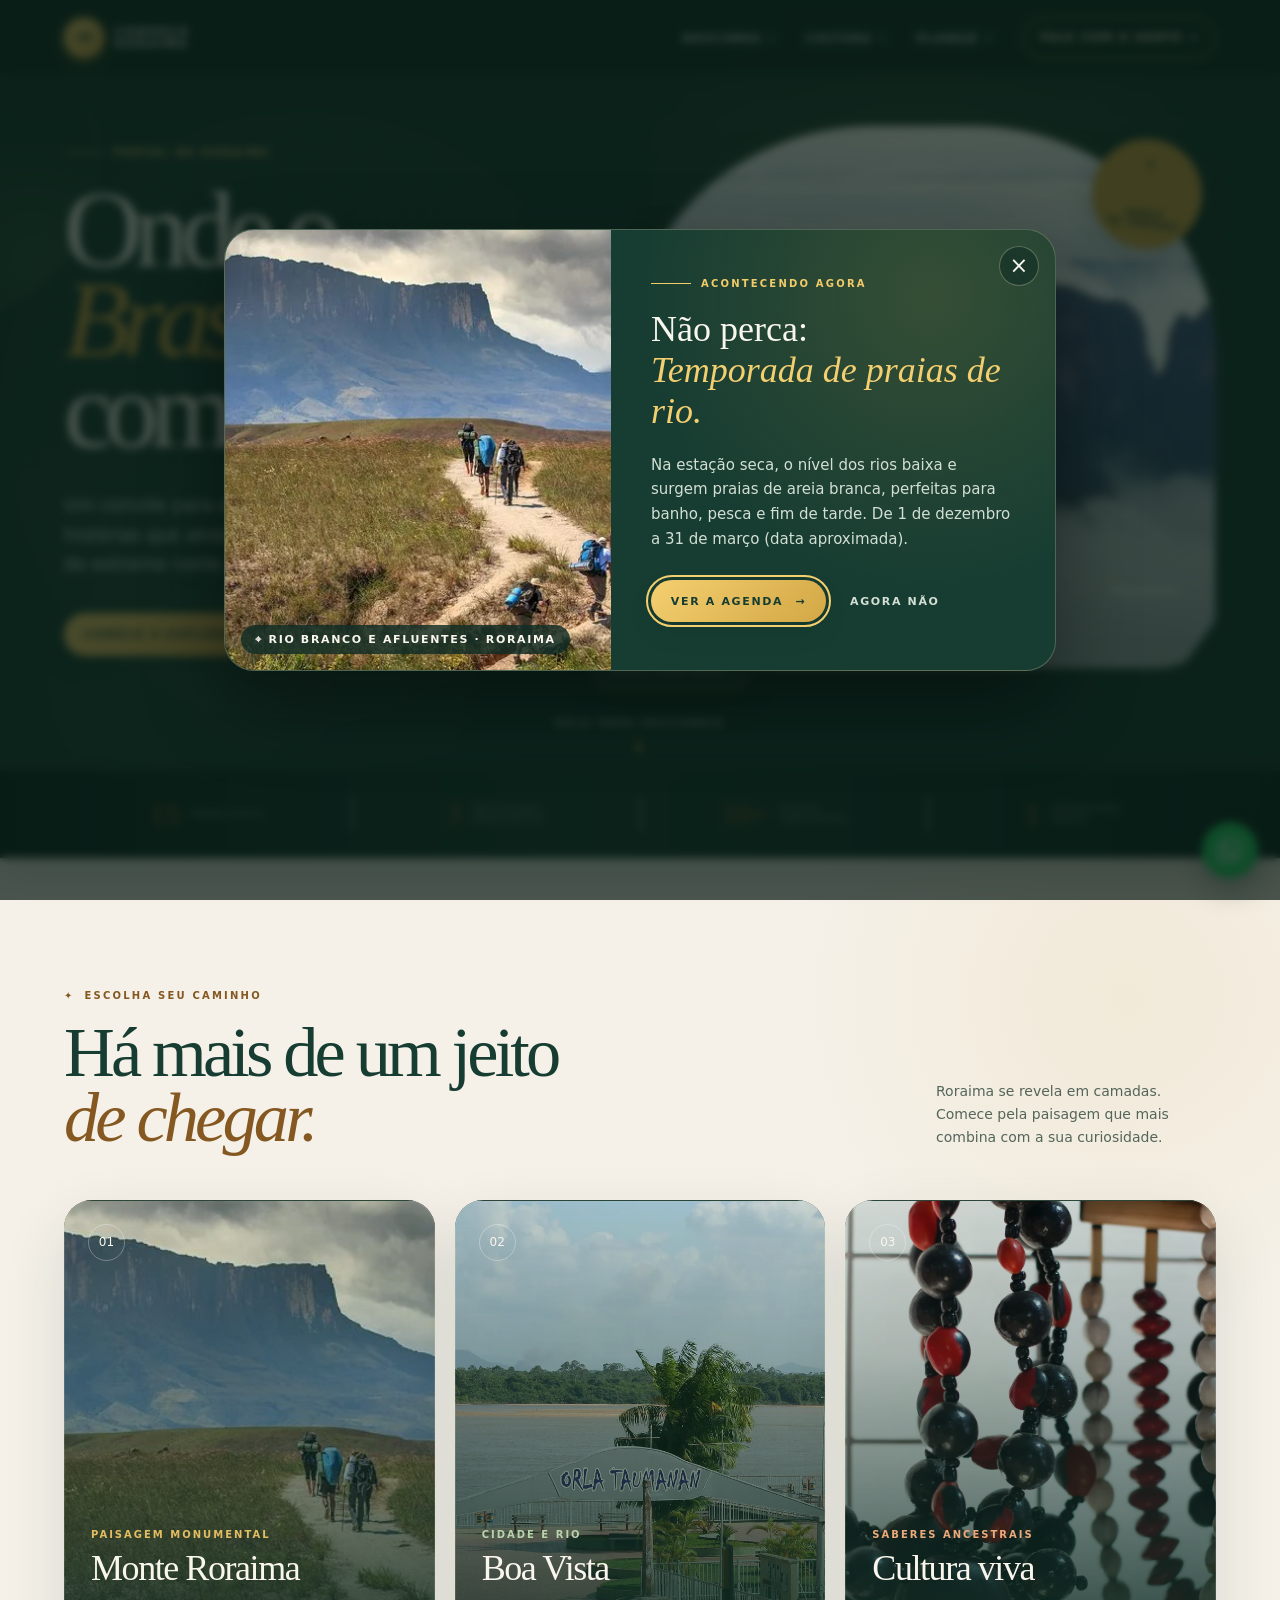
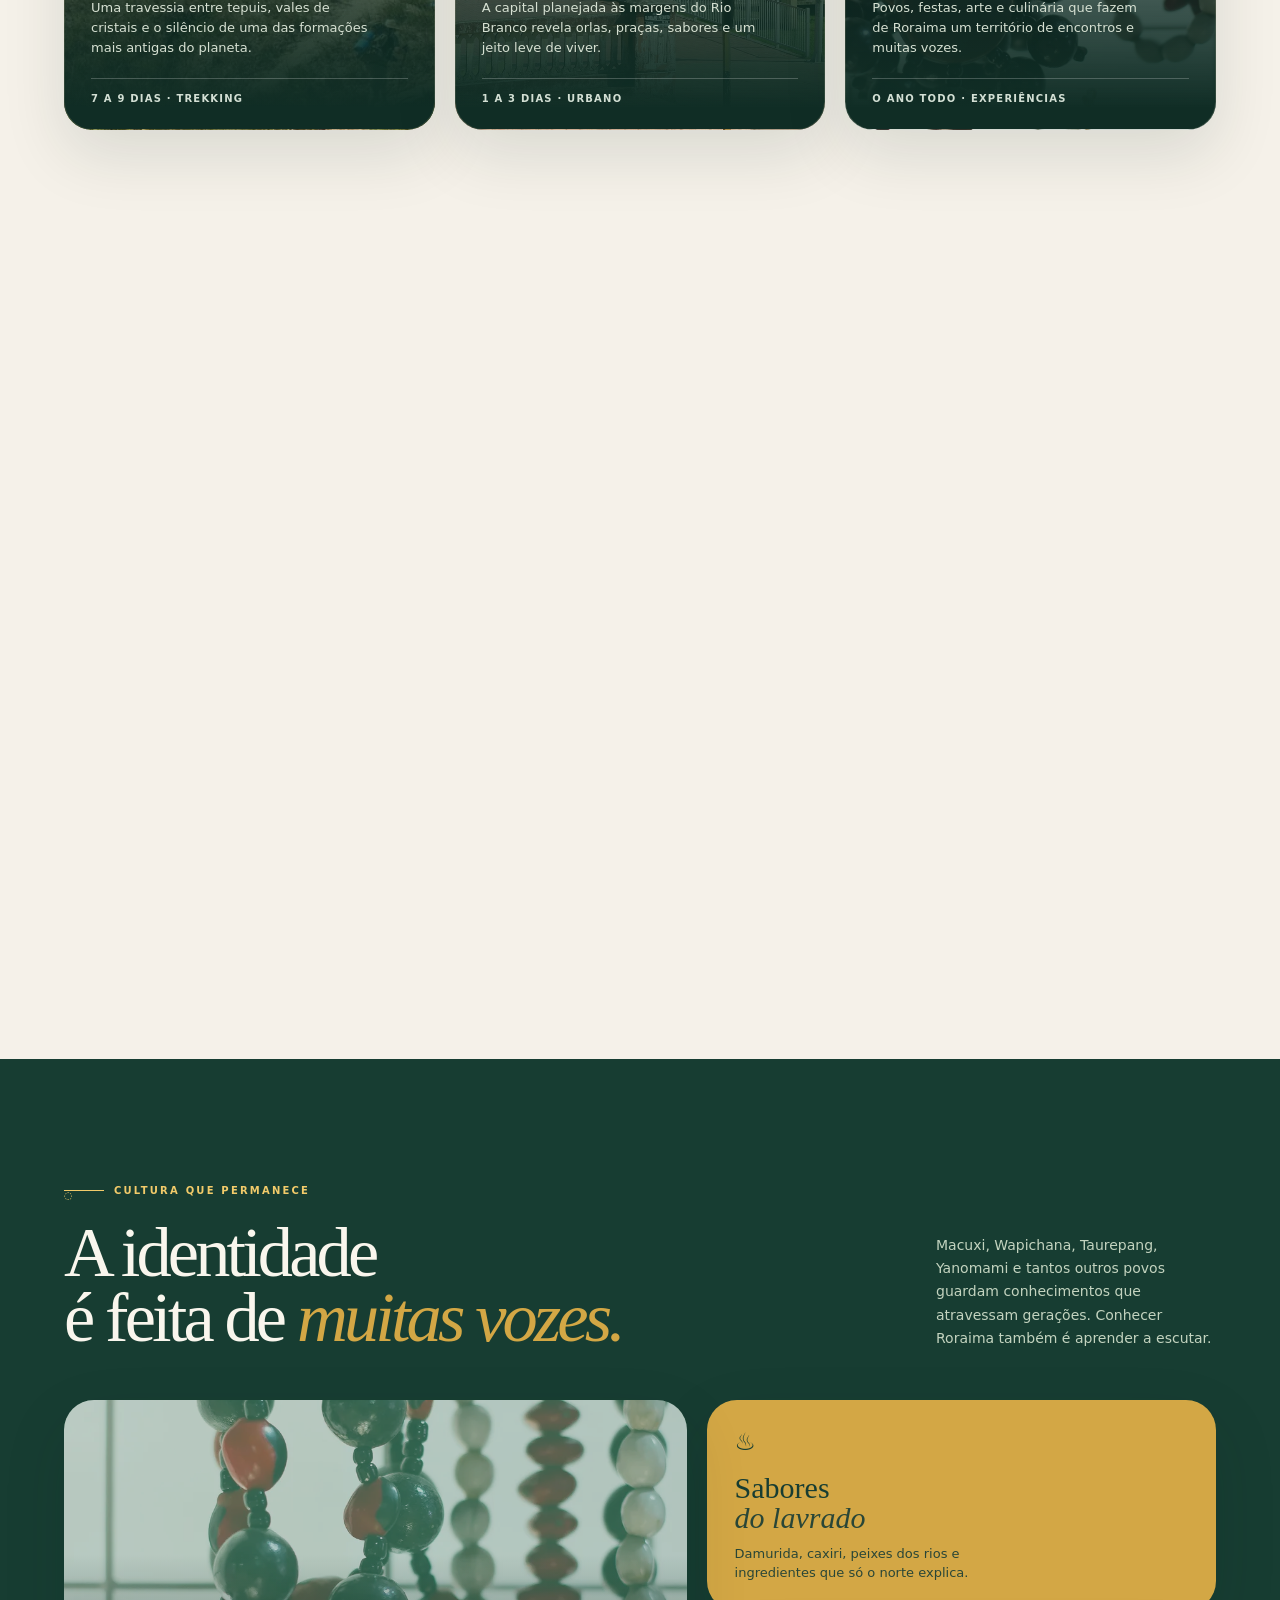
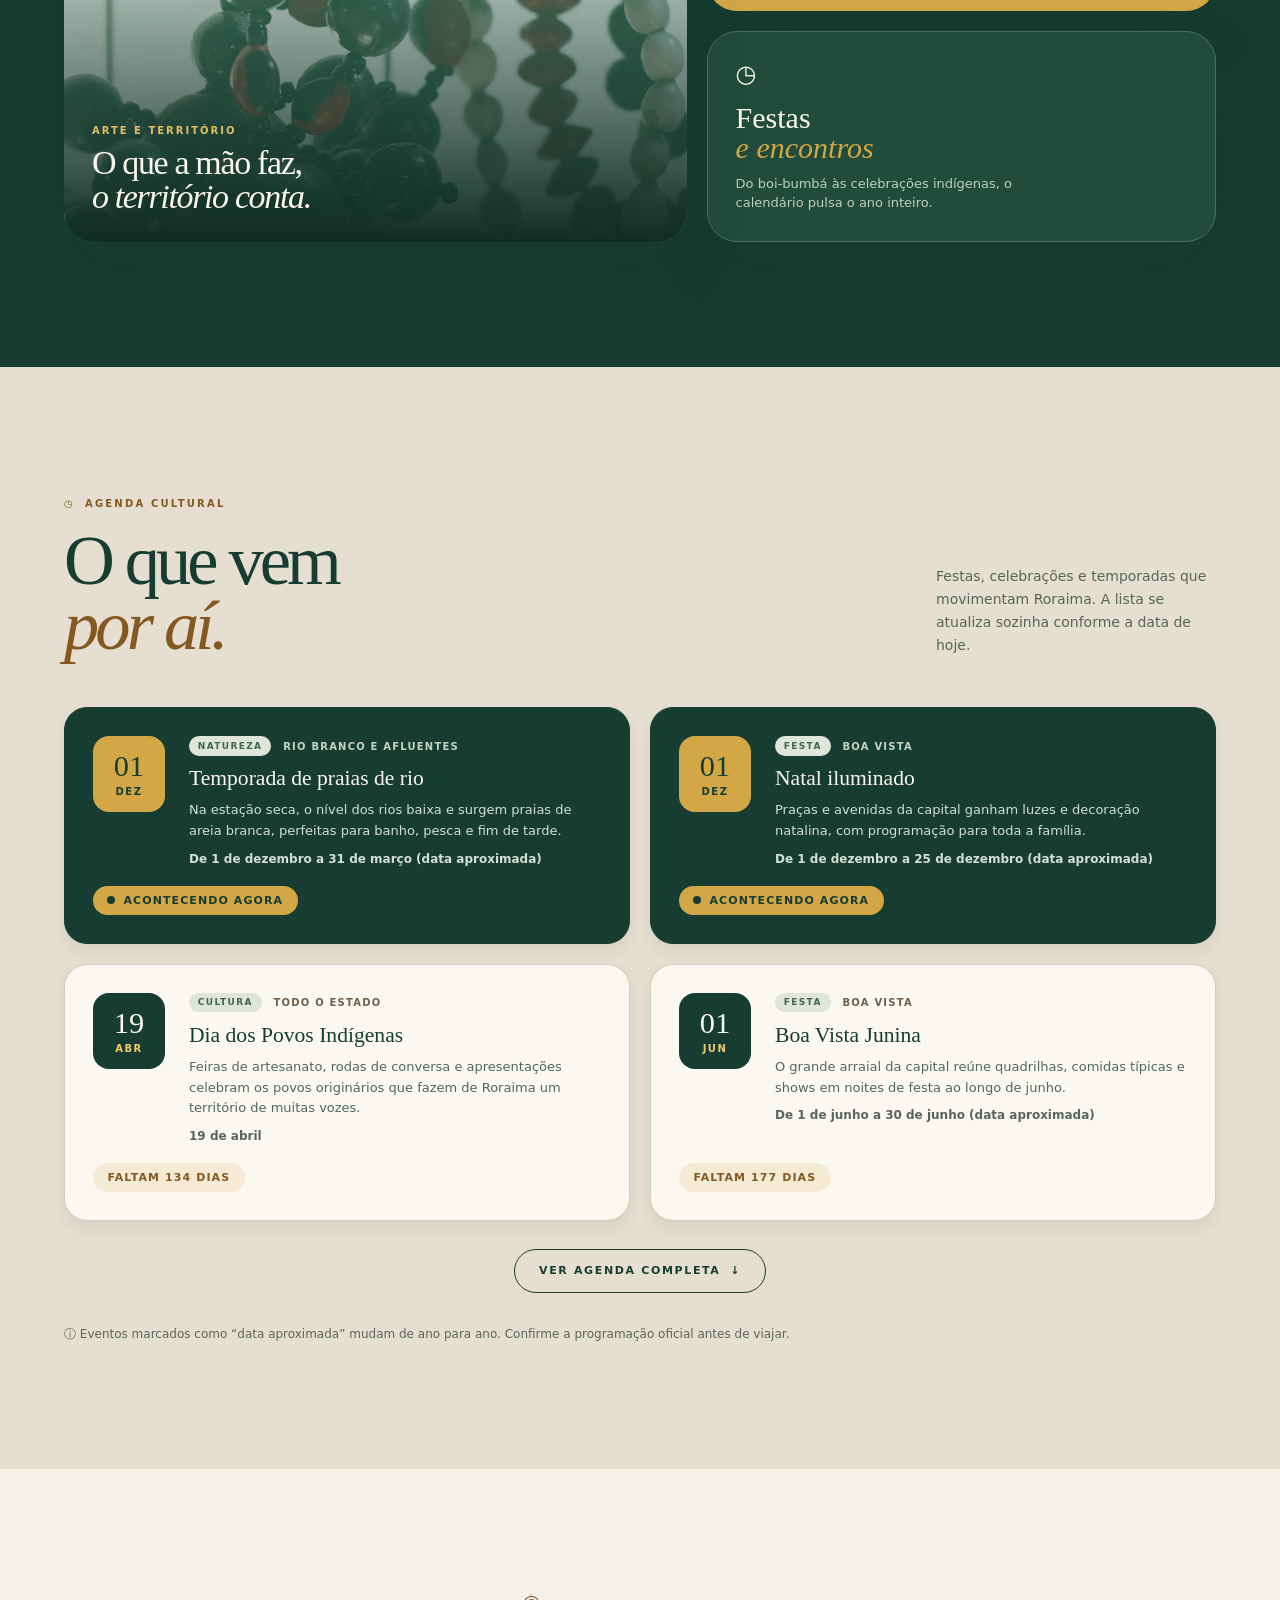
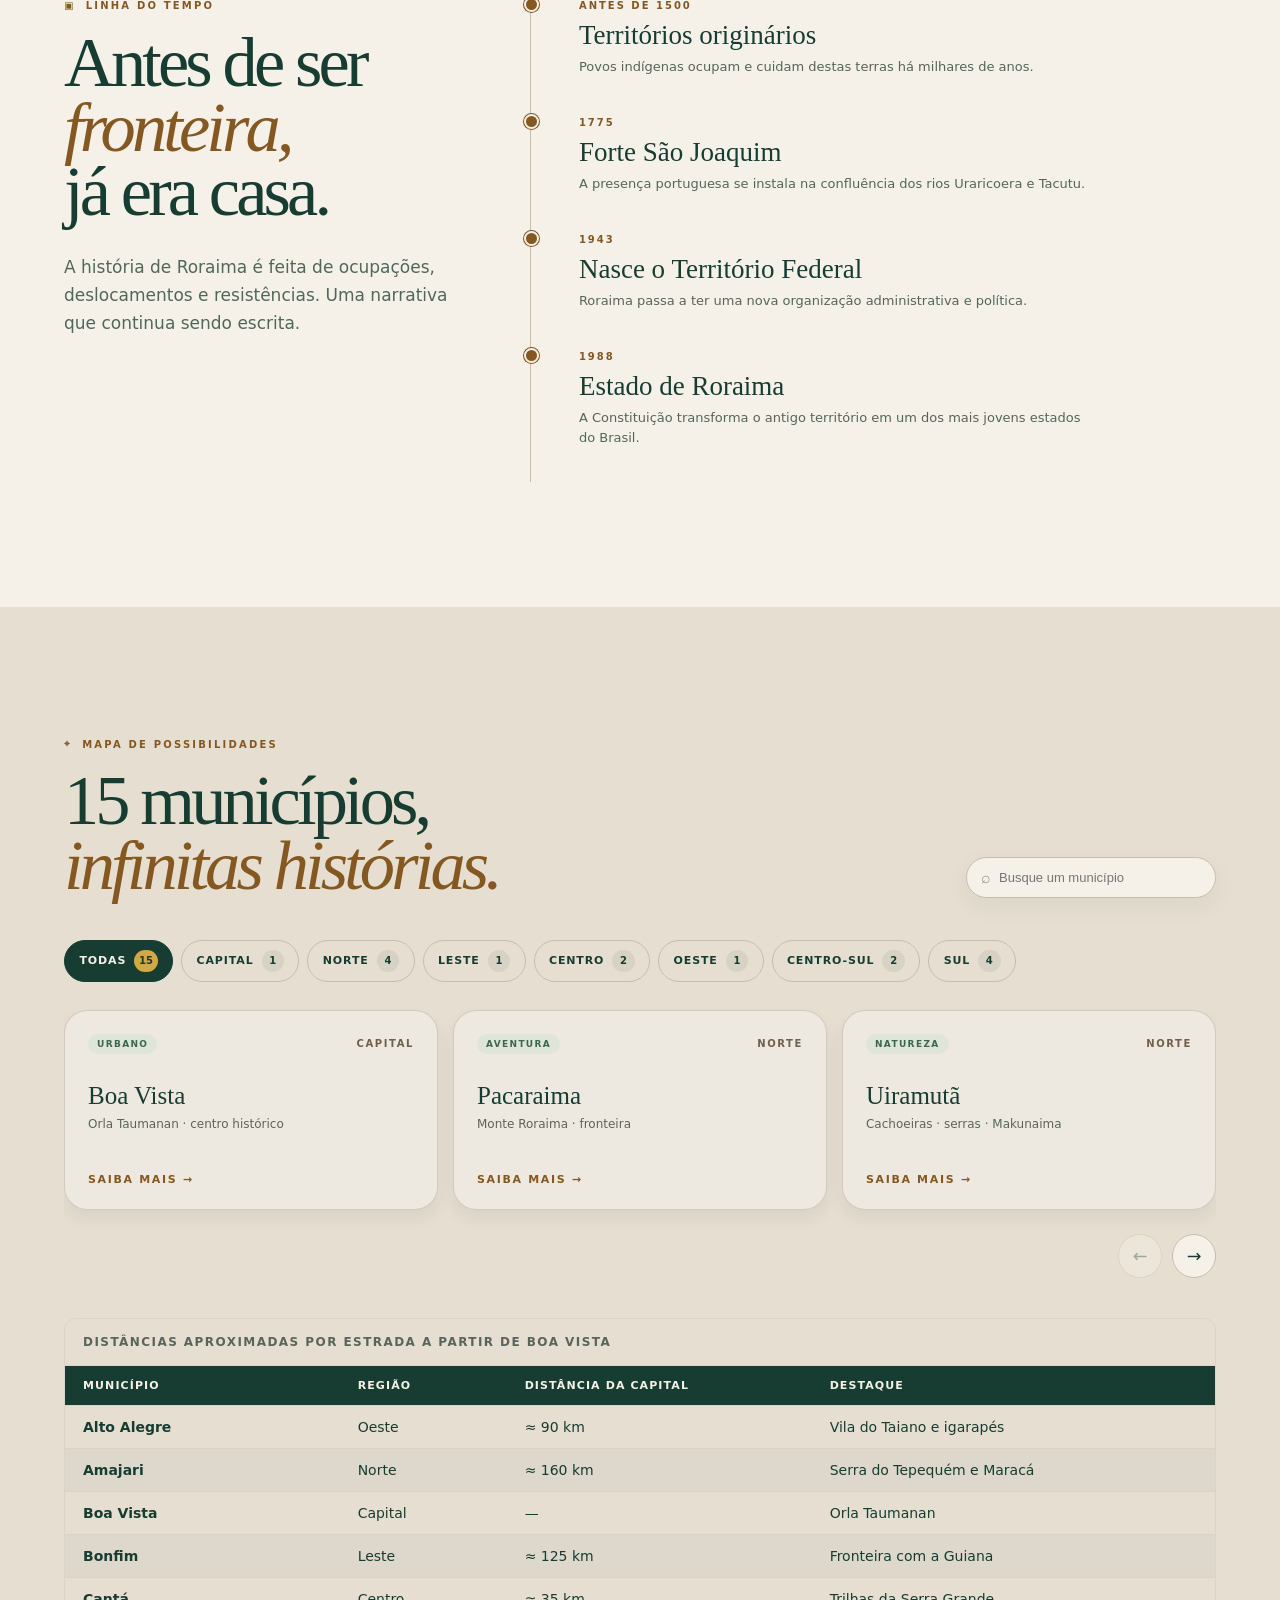
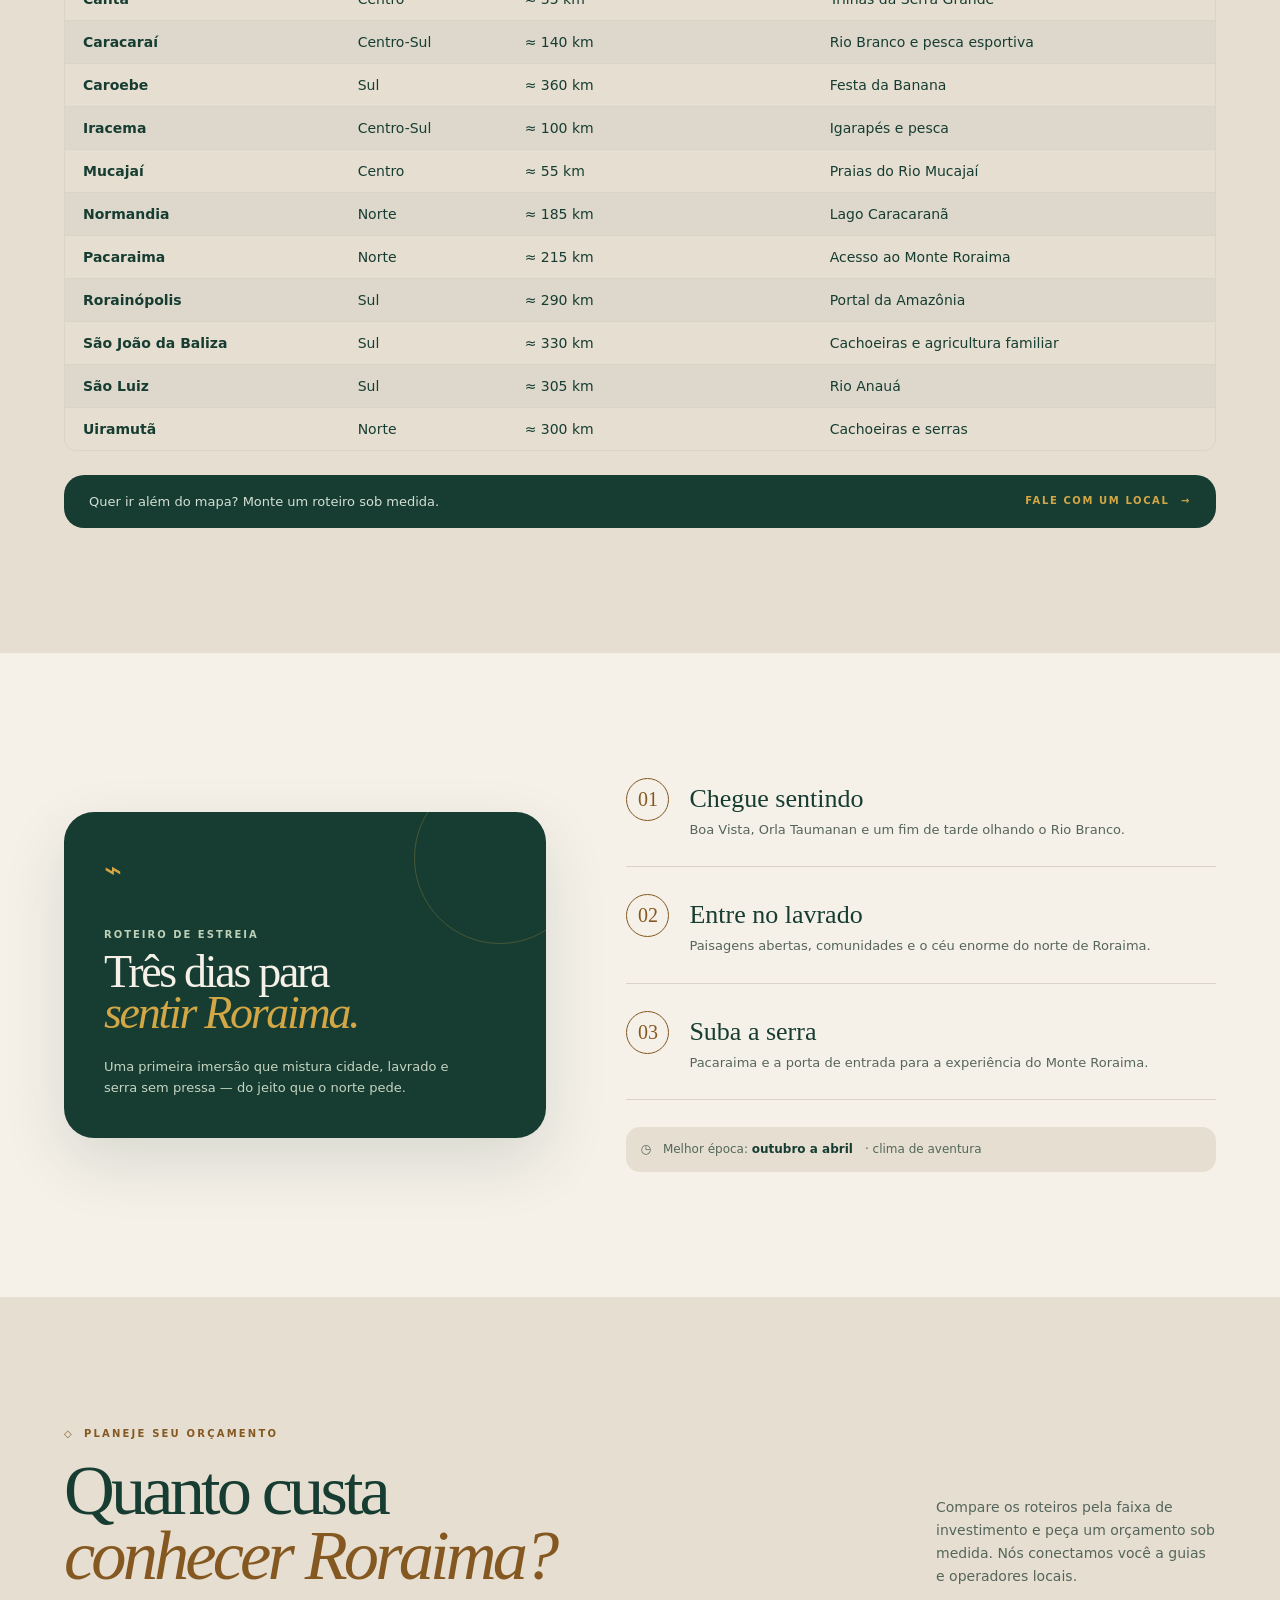
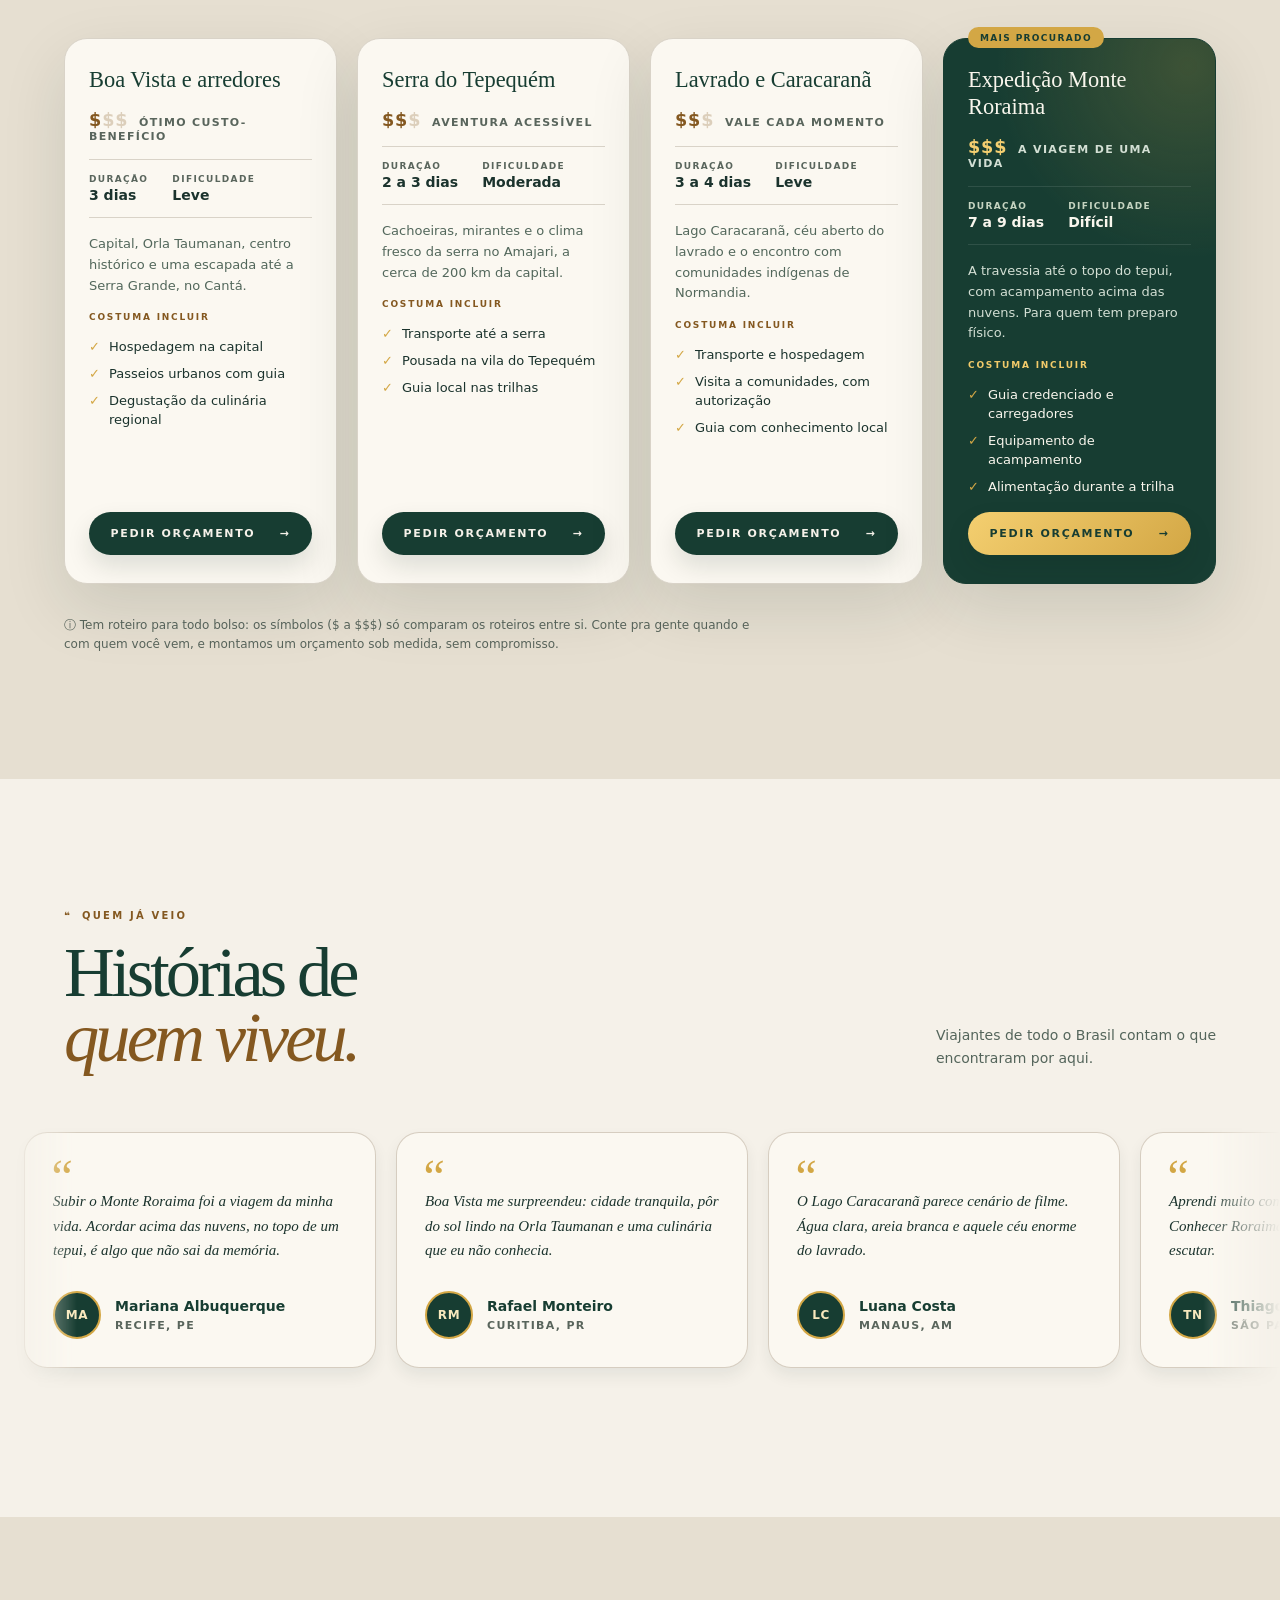
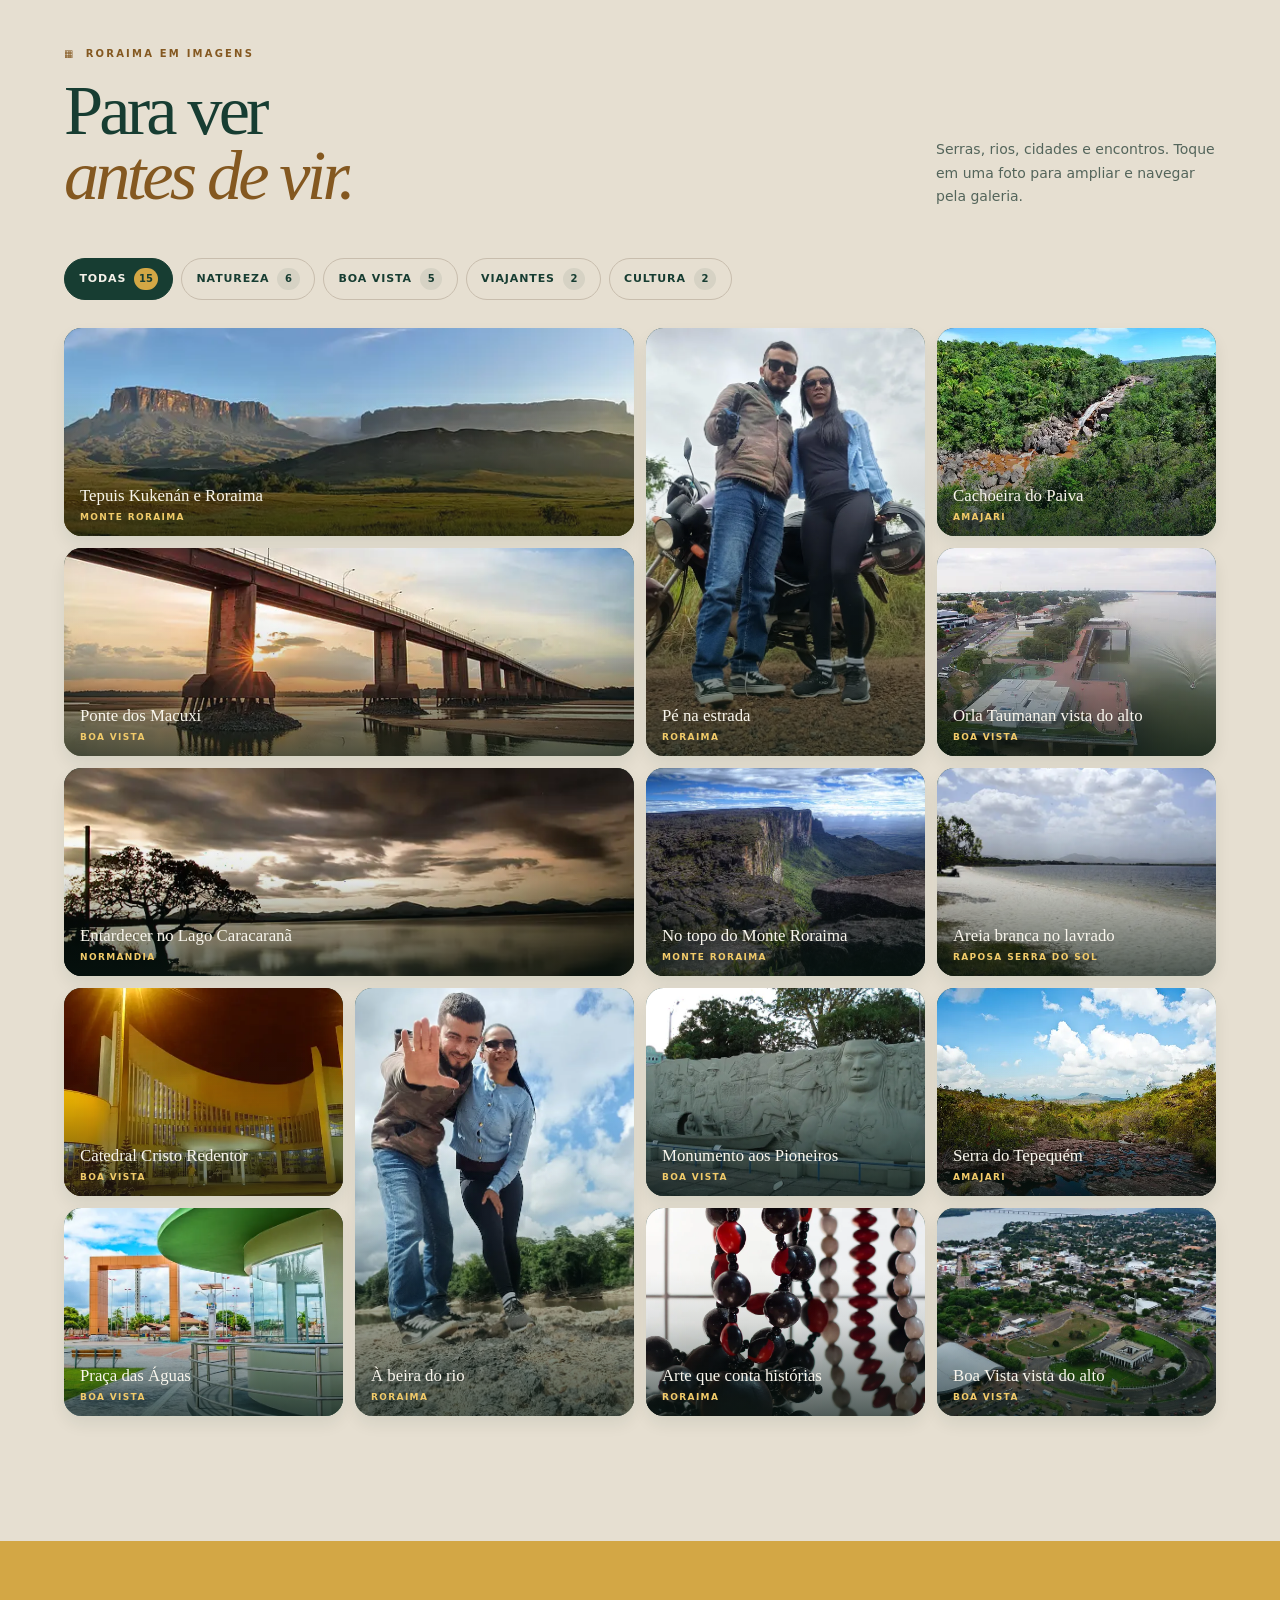
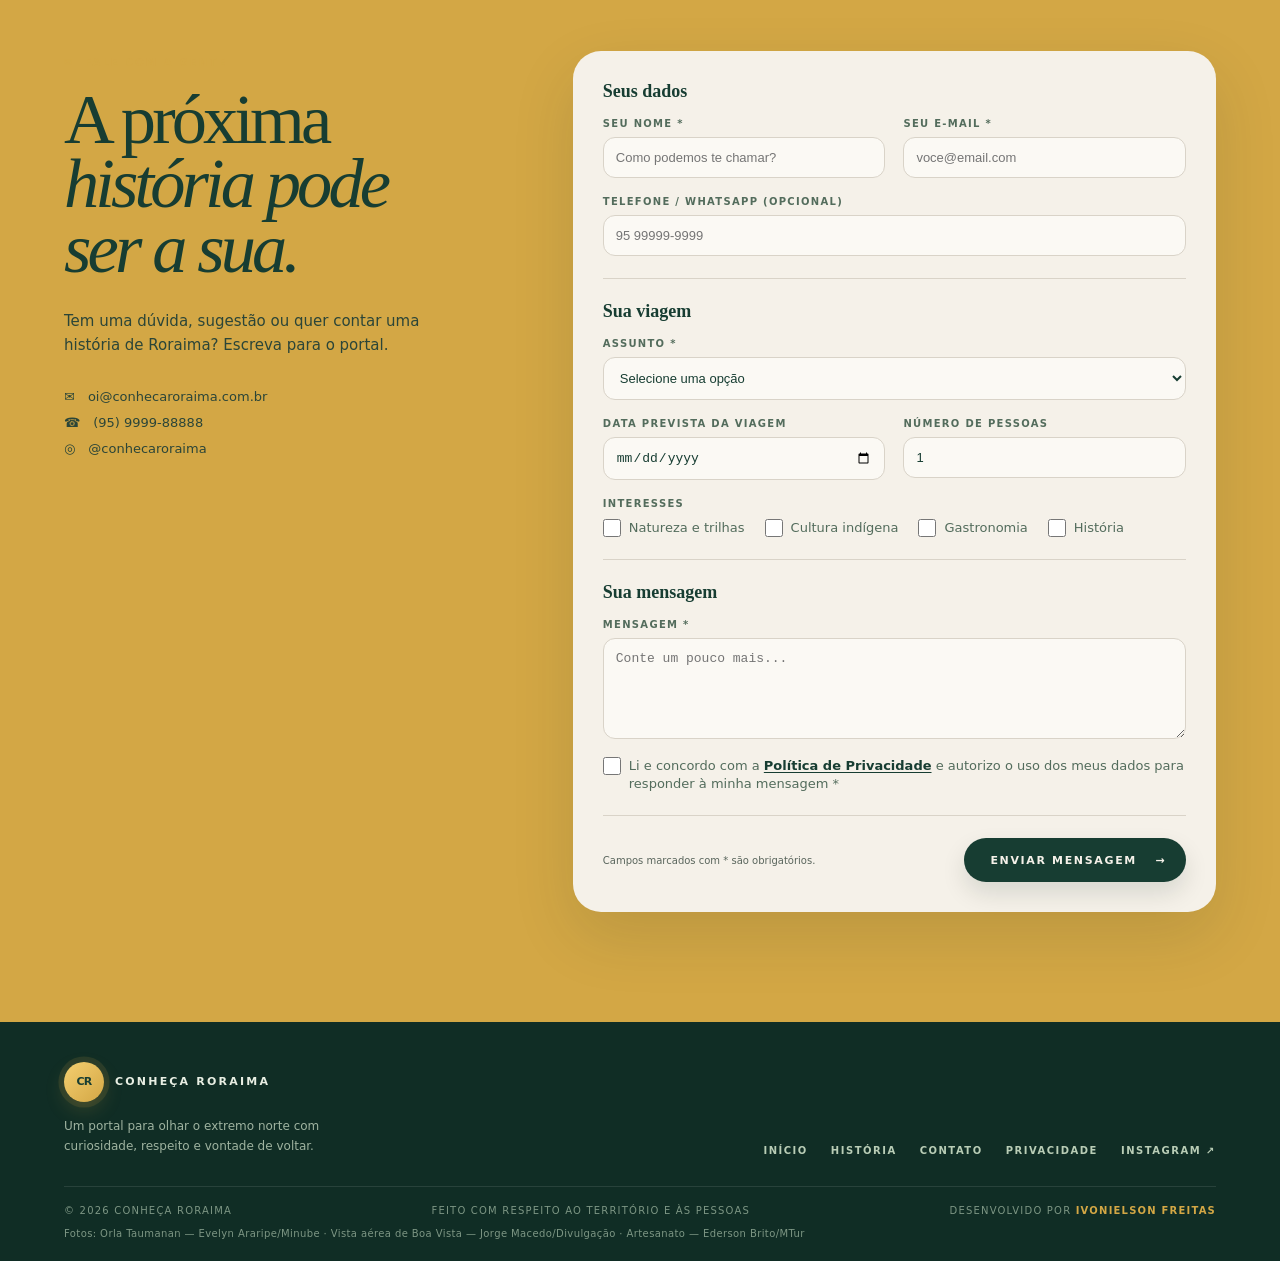
==== commit 9aa4f12d: "Refactor code structure for improved readability and maintainability" ====
--- a/index.html
+++ b/index.html
@@ -134,7 +134,7 @@
                             <p class="card-meta">1 a 3 dias · urbano</p>
                         </div>
                     </article>
-                    <article class="experience-card"><img src="assets/img/artesanato-indigena.webp" alt="Artesanato indígena em feira de Roraima" width="1200" height="800" loading="lazy" decoding="async">
+                    <article class="experience-card"><img src="assets/img/artesanato-roraima.webp" alt="Colares de sementes e contas do artesanato regional de Roraima" width="1000" height="1245" loading="lazy" decoding="async">
                         <span class="card-number">03</span>
                         <div class="card-content"><span class="eyebrow terracotta">SABERES ANCESTRAIS</span>
                             <h3>Cultura viva</h3>
@@ -181,7 +181,7 @@
                     <p>Macuxi, Wapichana, Taurepang, Yanomami e tantos outros povos guardam conhecimentos que atravessam gerações. Conhecer Roraima também é aprender a escutar.</p>
                 </header>
                 <div class="culture-grid">
-                    <article class="culture-photo"><img src="assets/img/artesanato-indigena.webp" alt="Artesanato indígena de Roraima" width="1200" height="800" loading="lazy" decoding="async">
+                    <article class="culture-photo"><img src="assets/img/artesanato-roraima.webp" alt="Colares de sementes e contas do artesanato regional de Roraima" width="1000" height="1245" loading="lazy" decoding="async">
                         <hgroup>
                             <p><span class="eyebrow gold">ARTE E TERRITÓRIO</span></p>
                             <h3>O que a mão faz,<br><em>o território conta.</em></h3>
@@ -548,7 +548,7 @@
             </nav>
         </div>
         <p class="container footer-bottom"><span>© 2026 Conheça Roraima</span><span>Feito com respeito ao território e às pessoas</span><span class="footer-credit">Desenvolvido por <a href="https://github.com/ivoshow" target="_blank" rel="noopener author">Ivonielson Freitas<span class="sr-only"> (abre em nova aba)</span></a></span></p>
-        <p class="container footer-photo-credits">Fotos: Orla Taumanan — Evelyn Araripe/Minube · Vista aérea de Boa Vista — Jorge Macedo/Divulgação</p>
+        <p class="container footer-photo-credits">Fotos: Orla Taumanan — Evelyn Araripe/Minube · Vista aérea de Boa Vista — Jorge Macedo/Divulgação · Artesanato — Ederson Brito/MTur</p>
     </footer>
     <!-- aqui começam os modais -->
     <dialog class="welcome-modal" id="welcome-modal" aria-labelledby="welcome-title" aria-describedby="welcome-text">
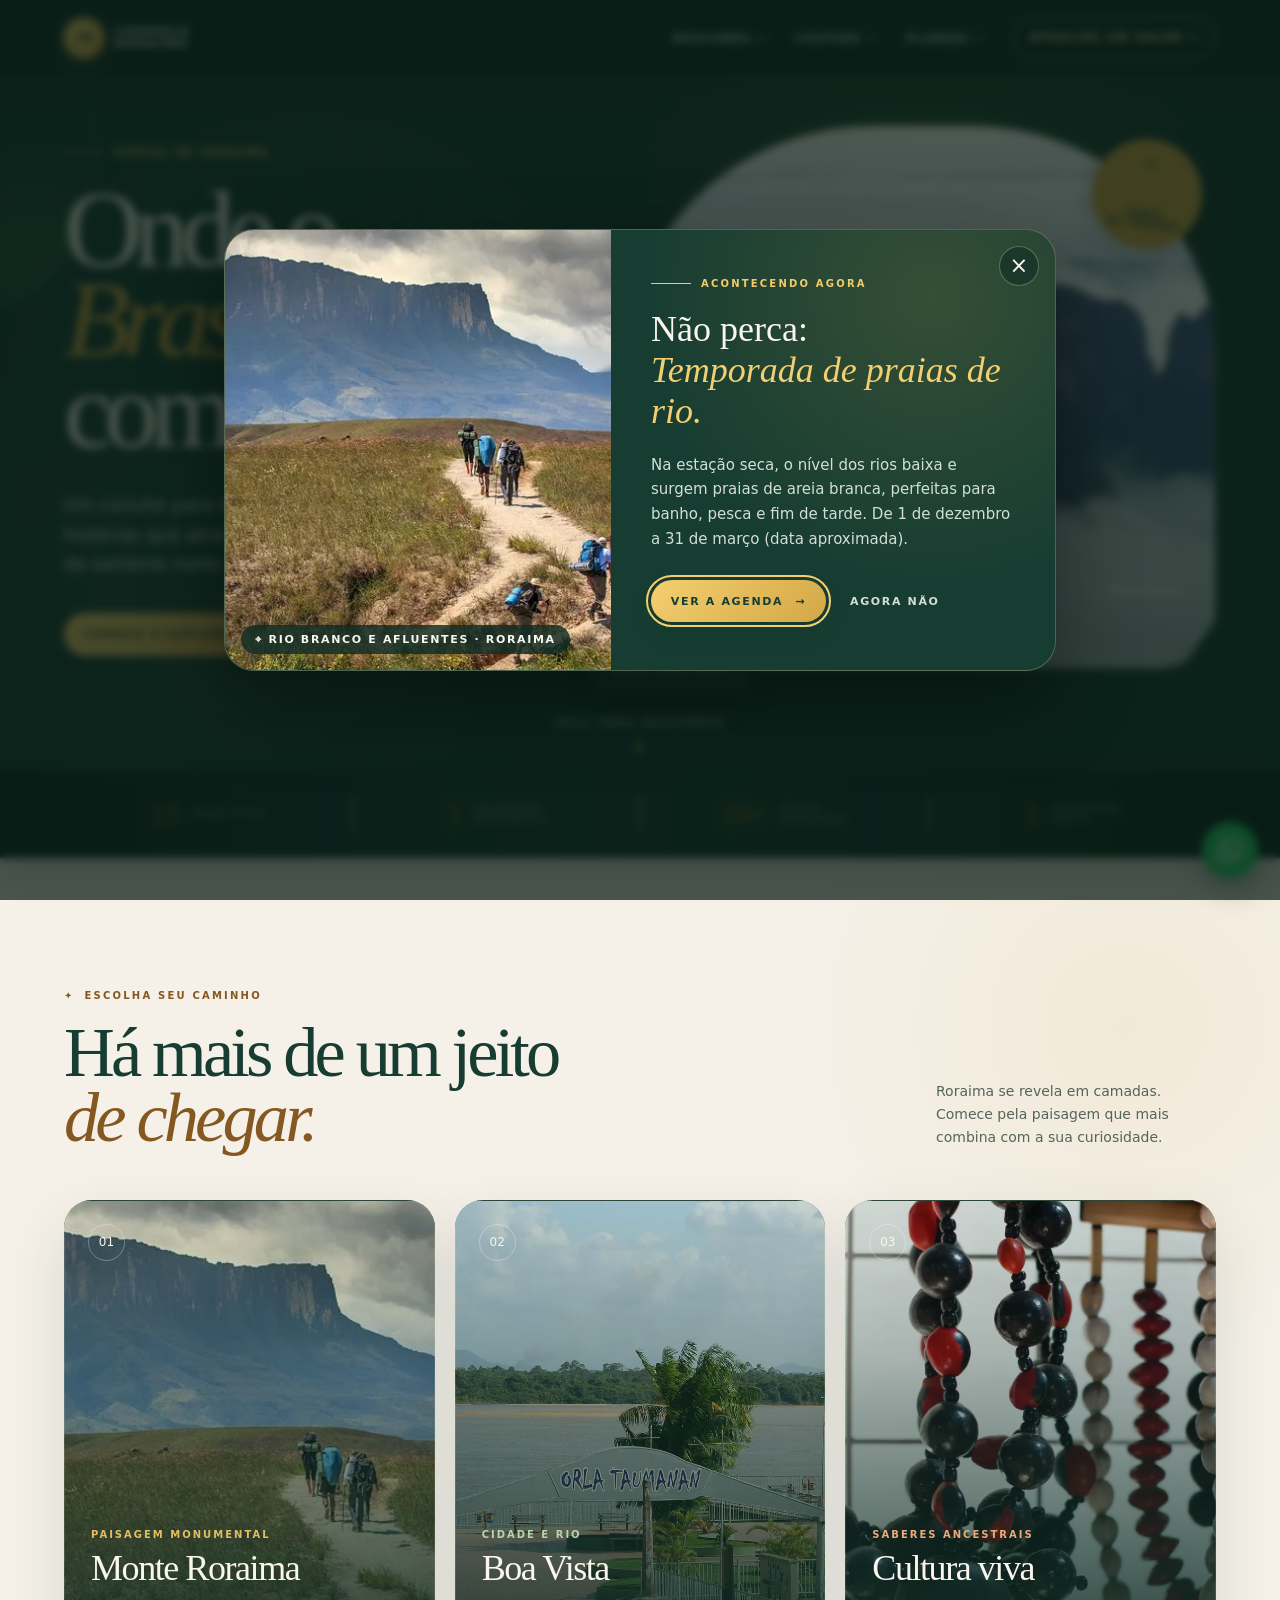
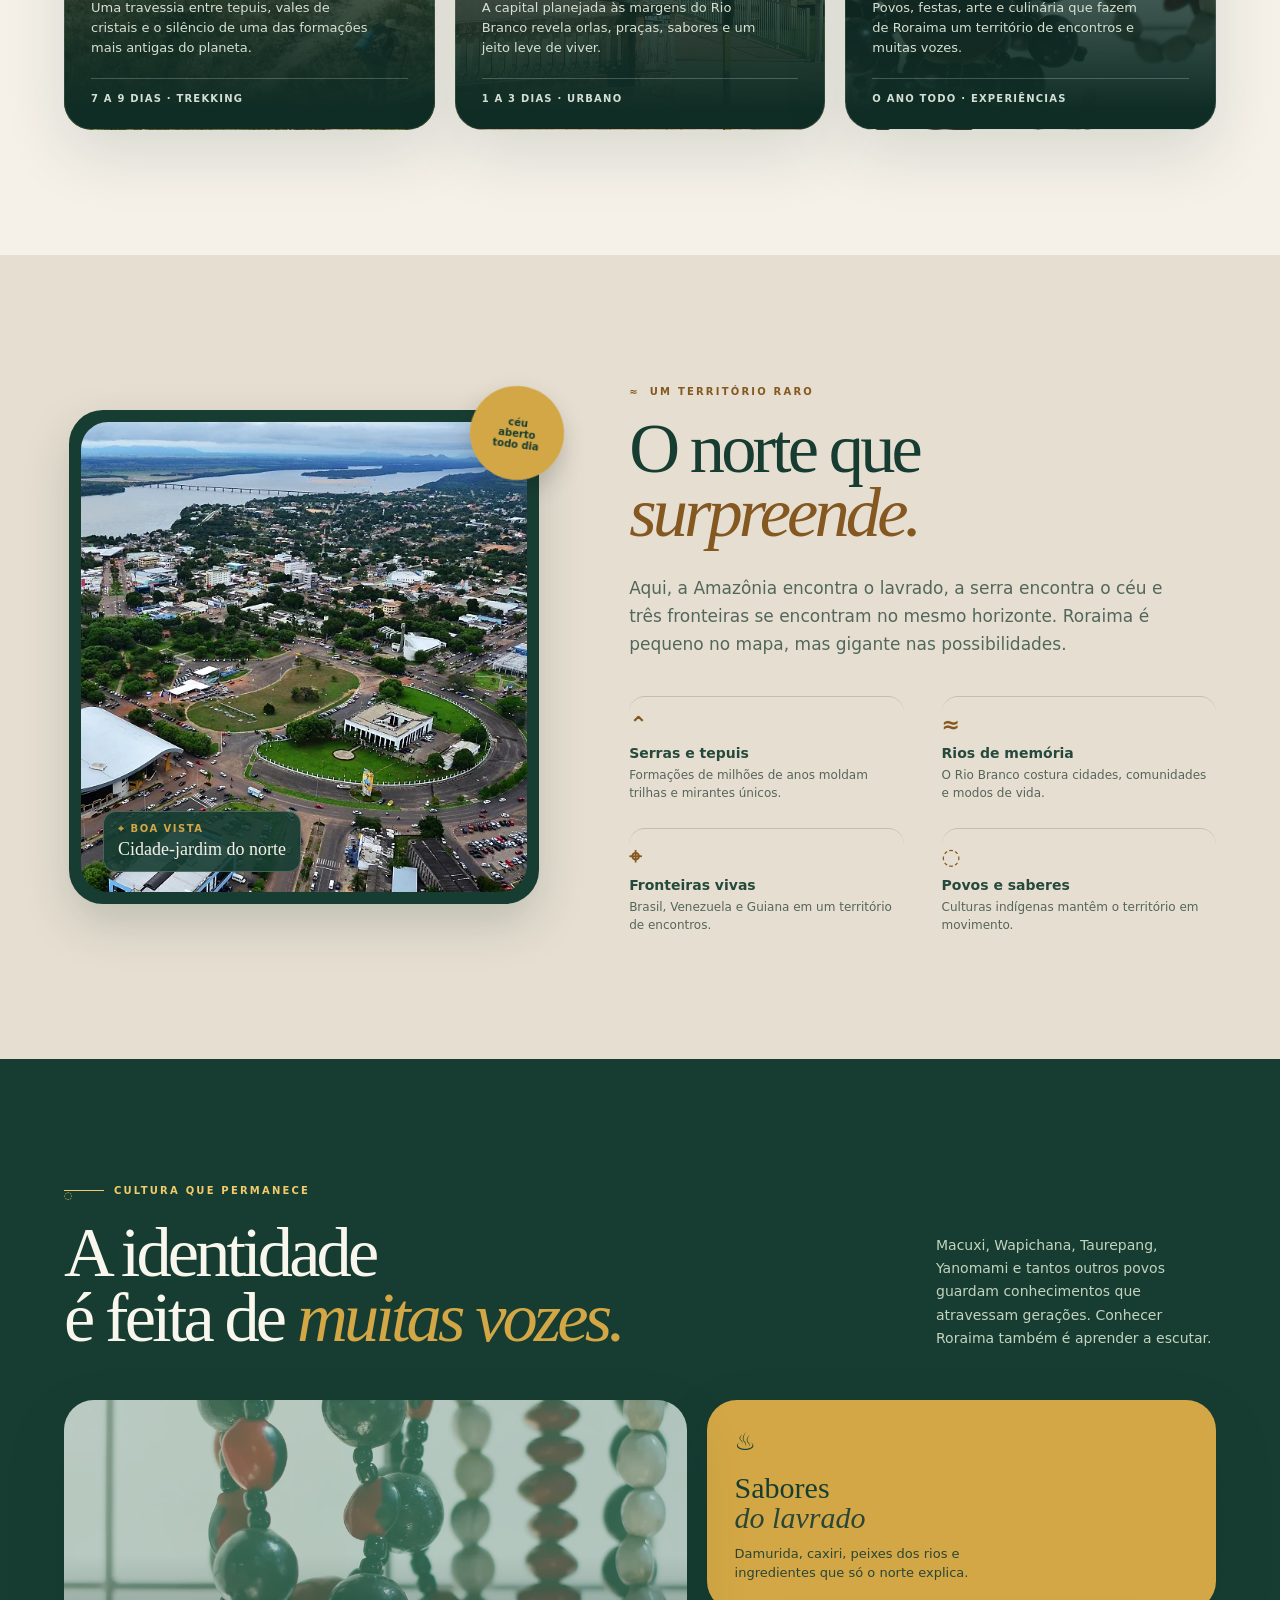
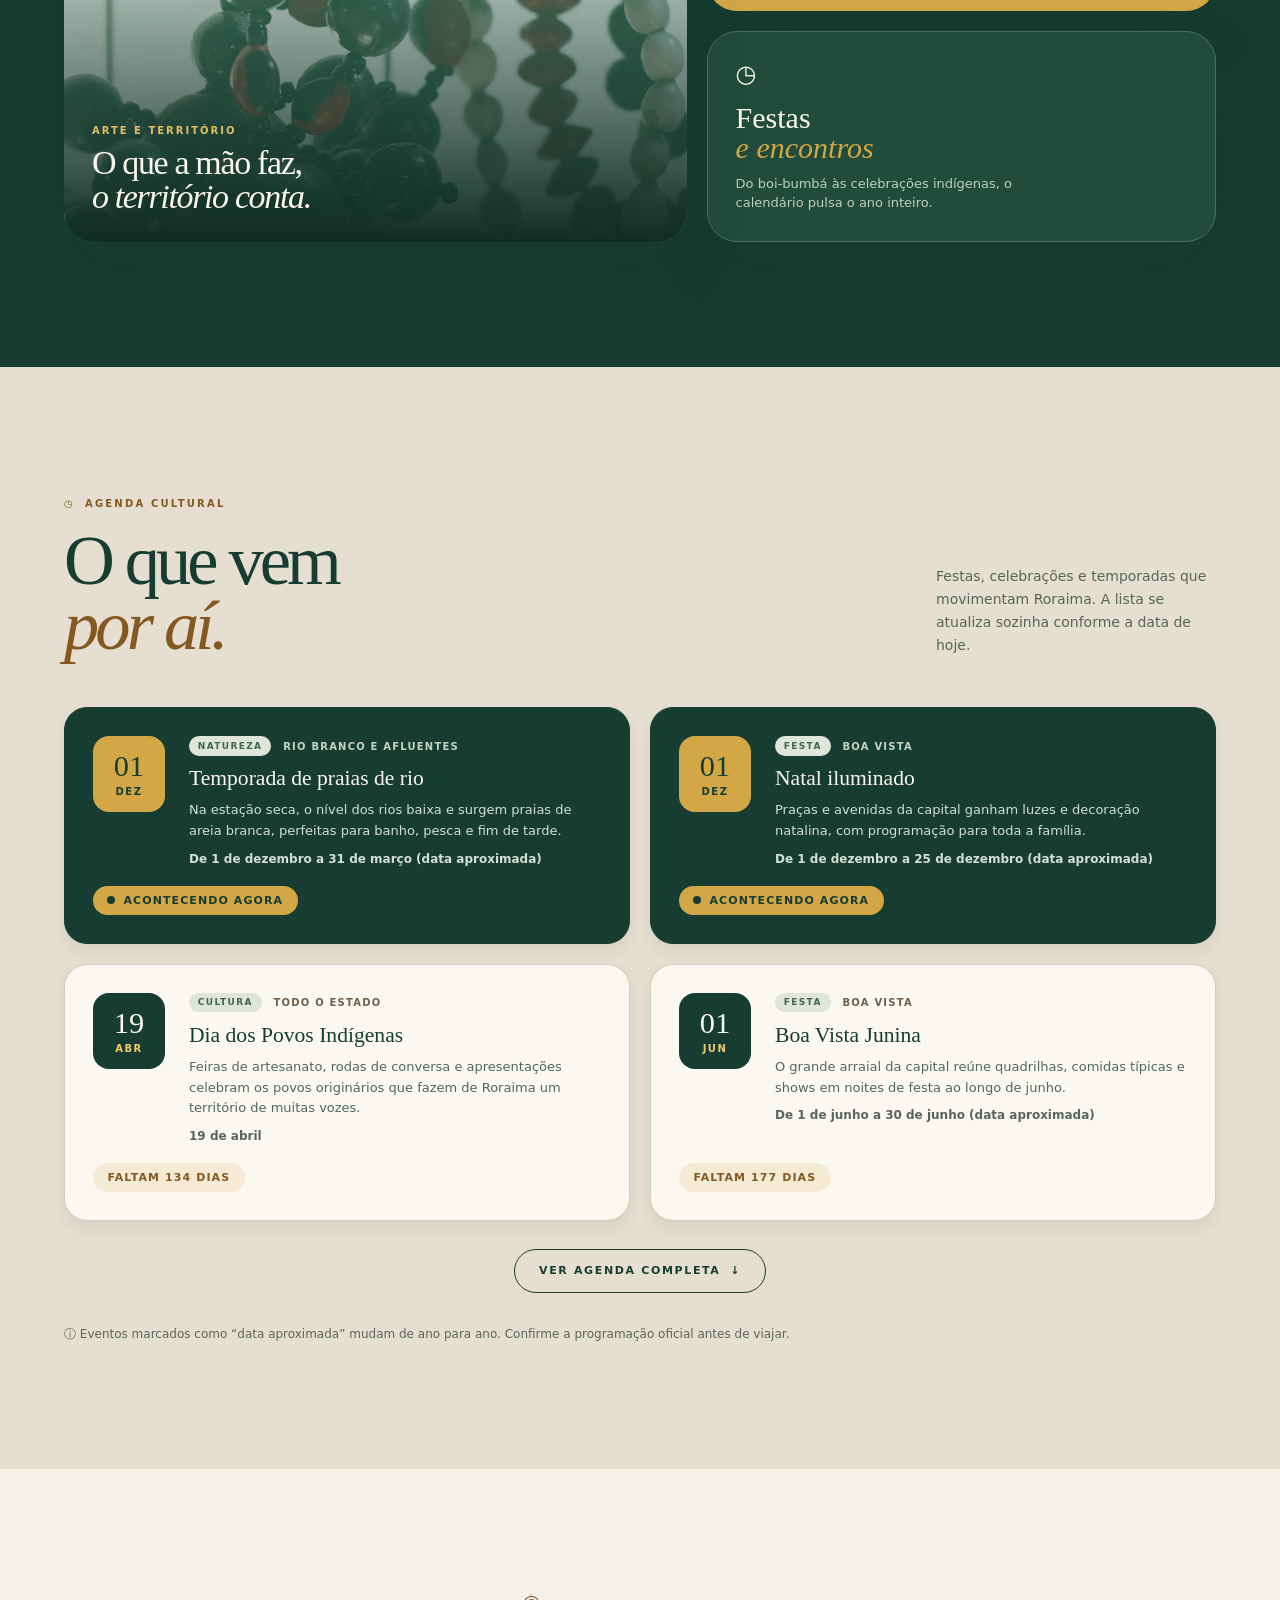
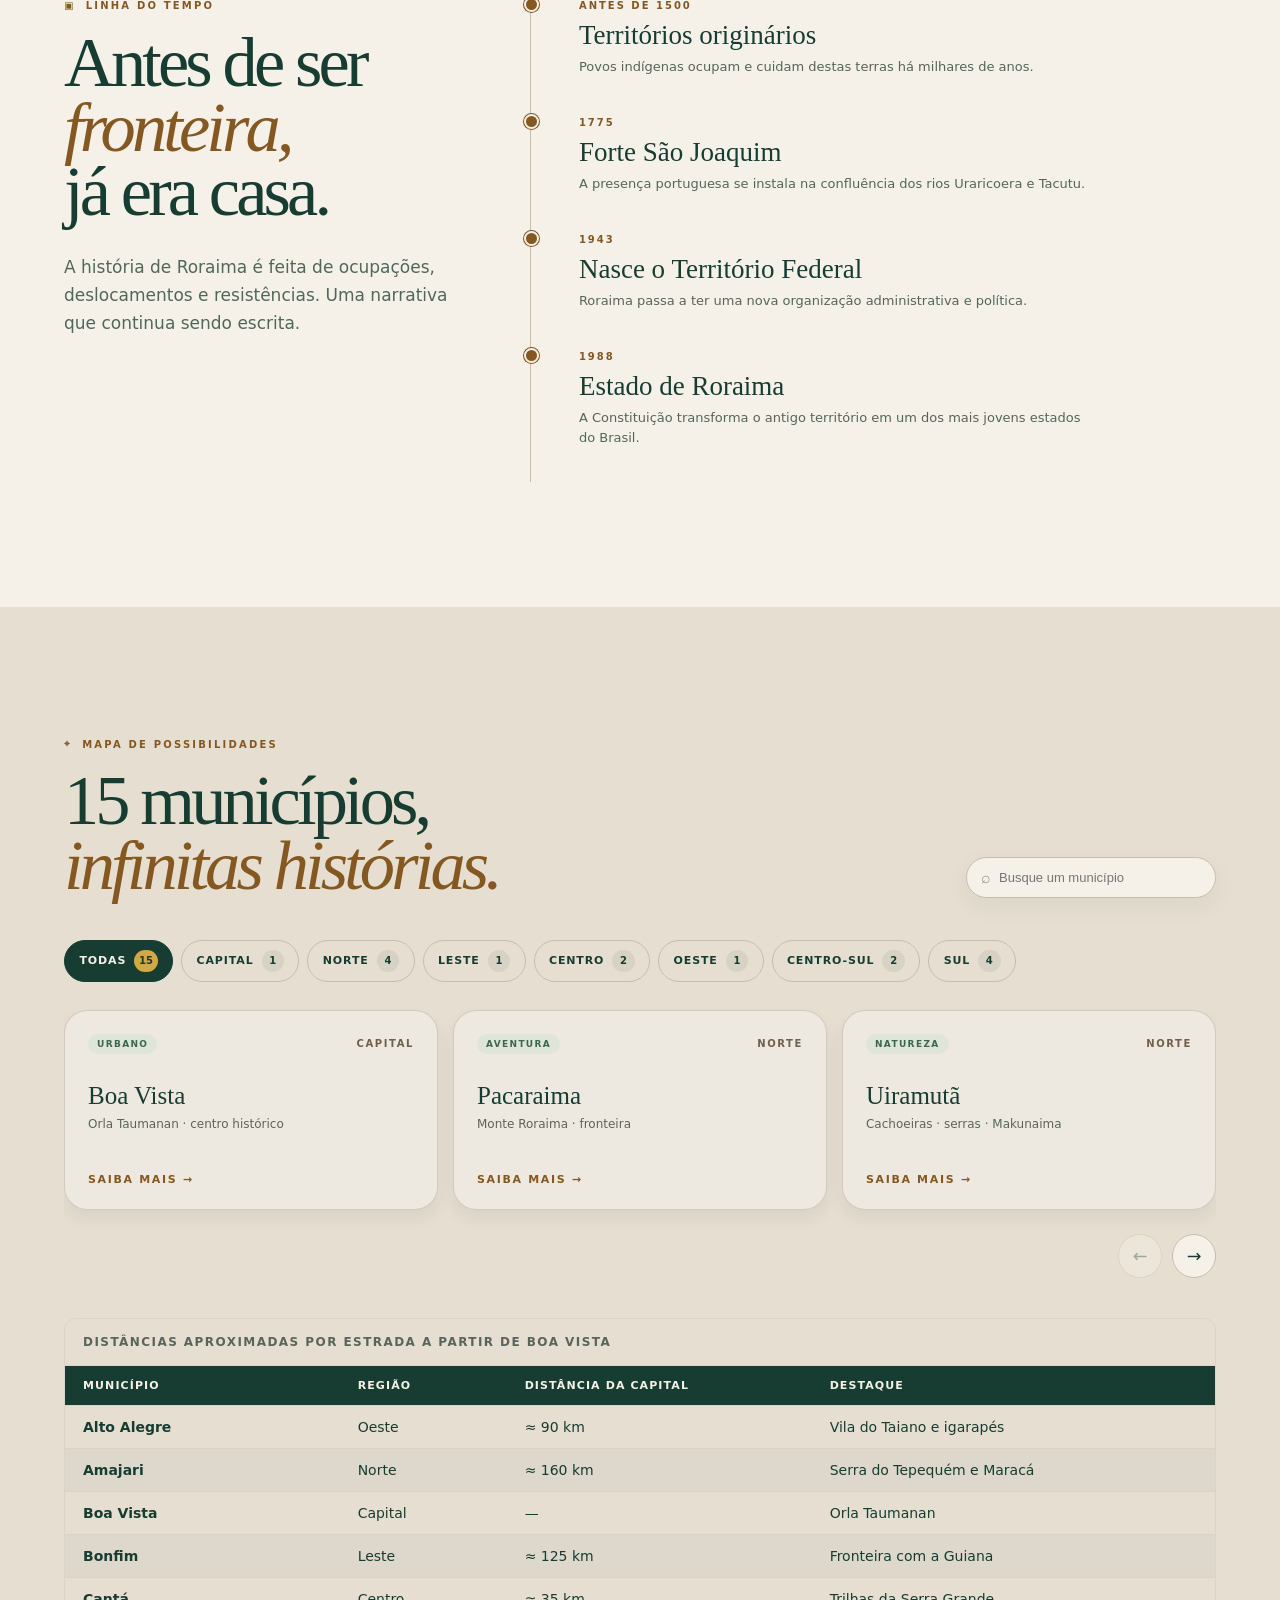
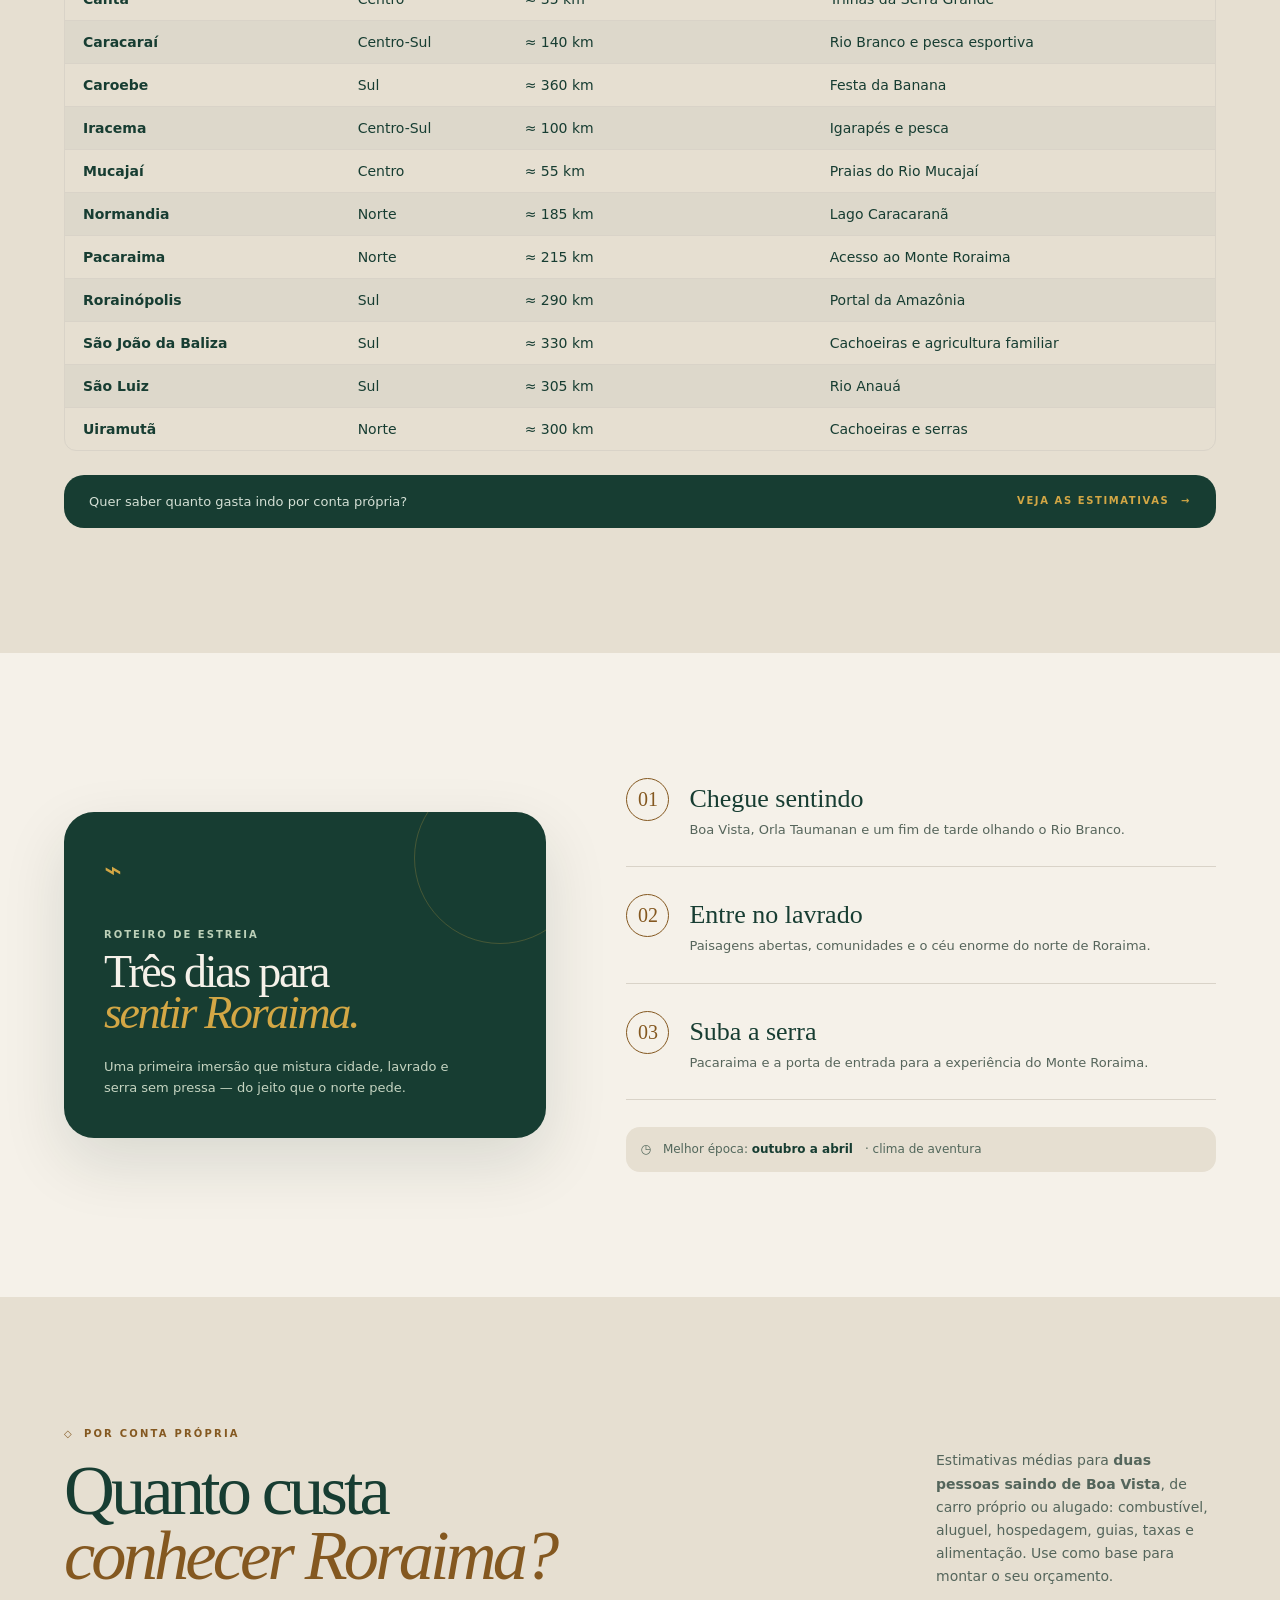
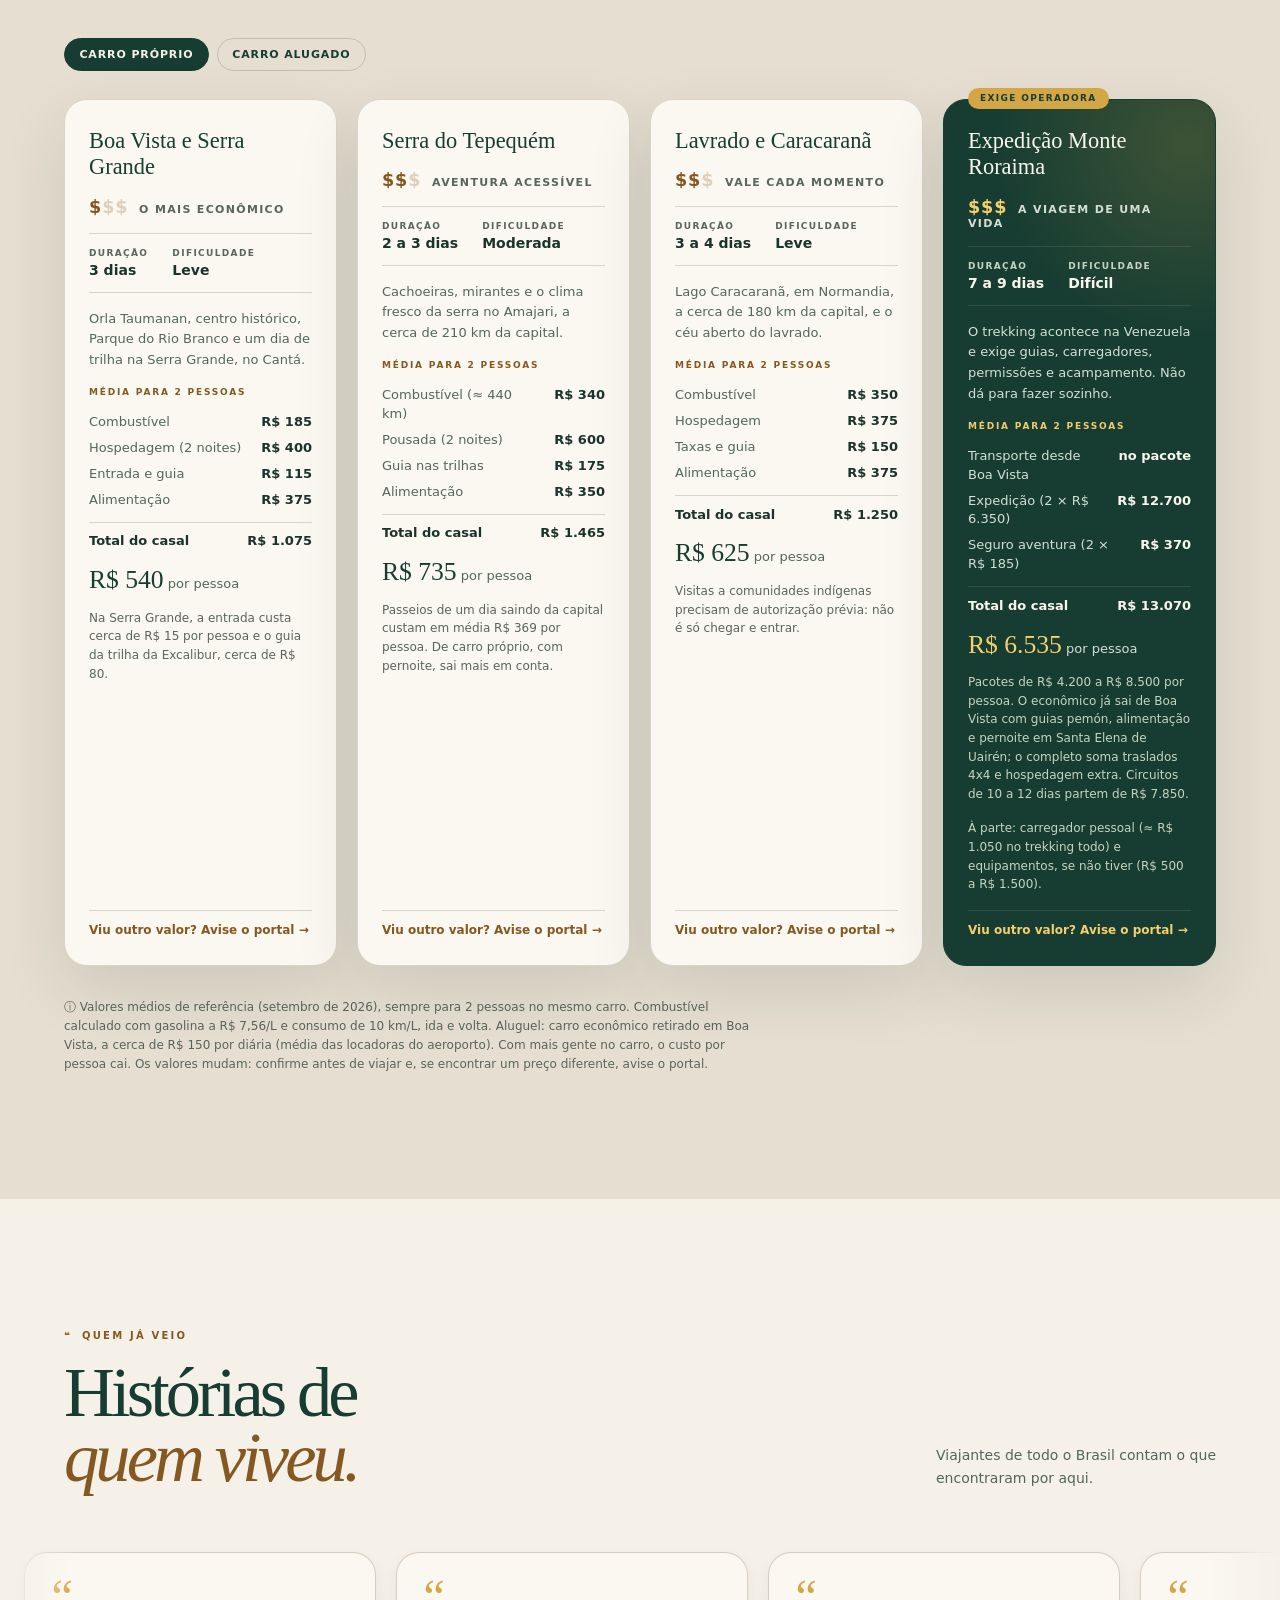
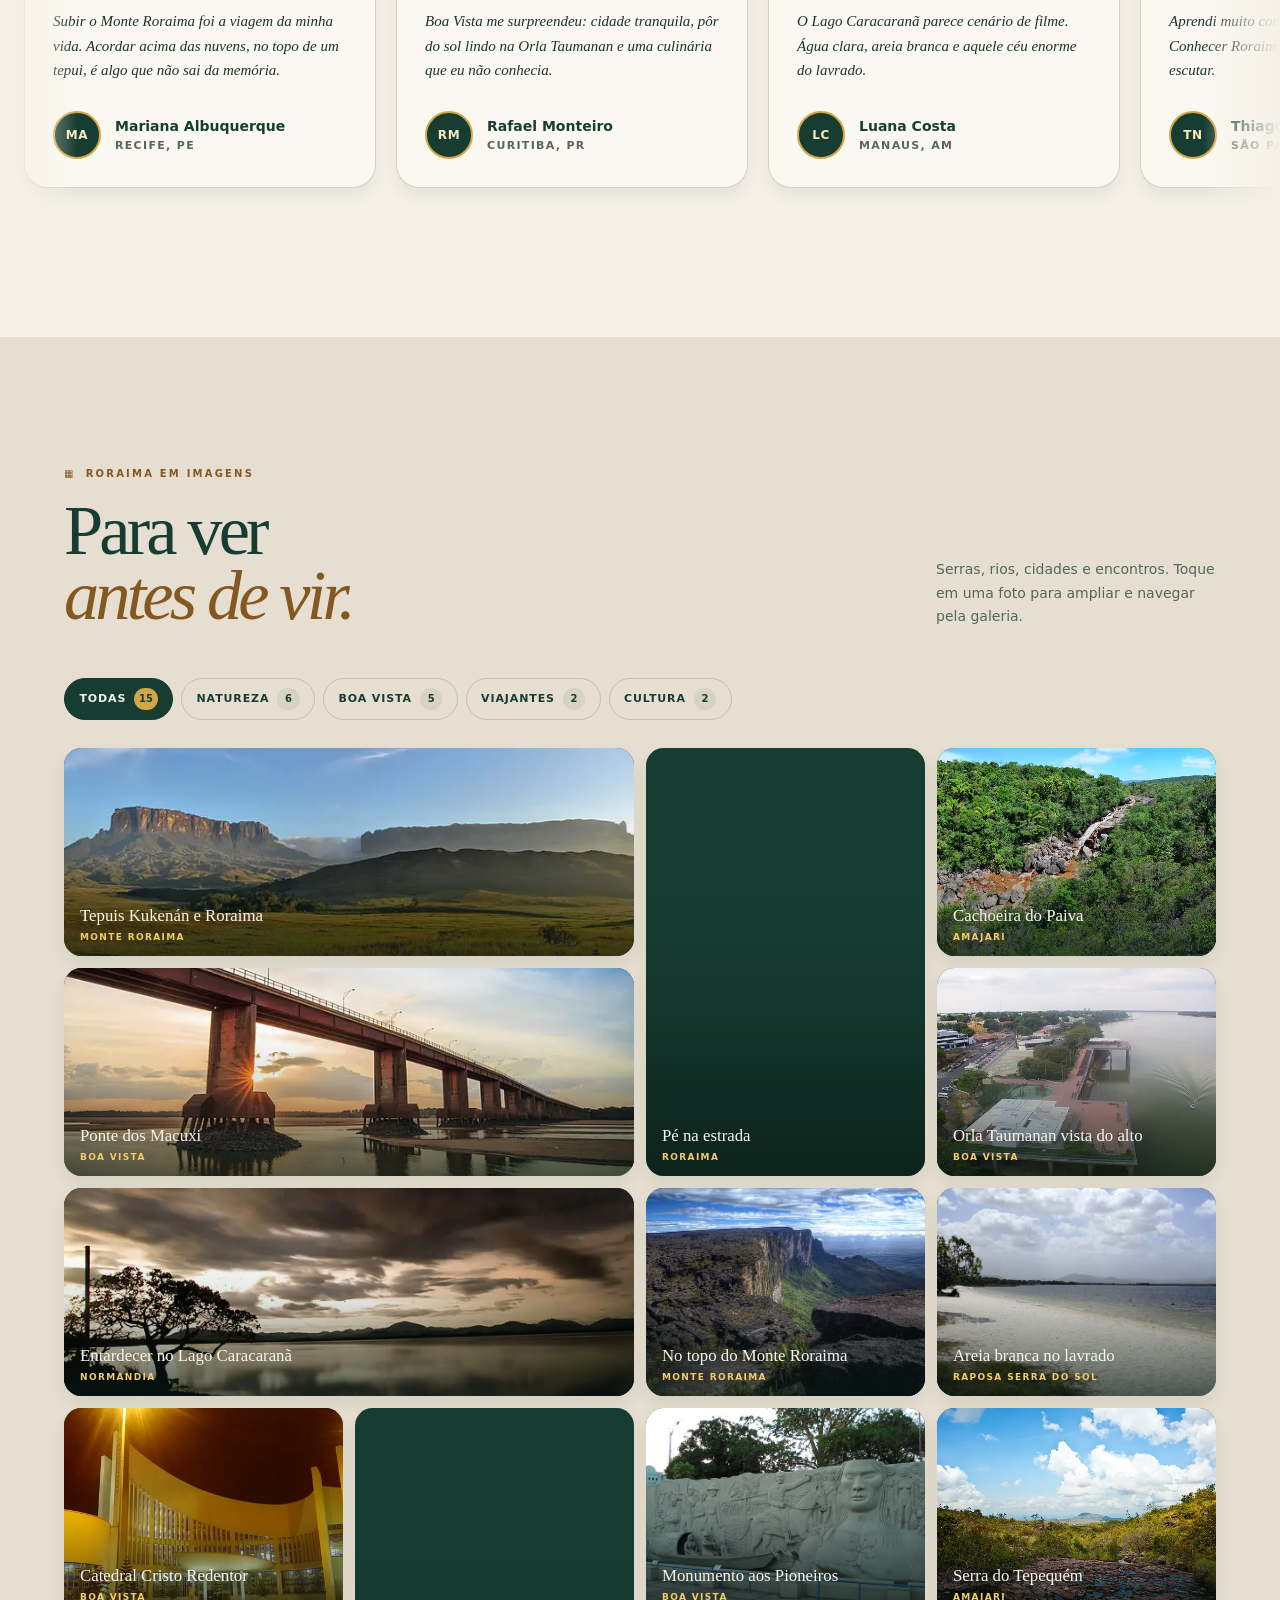
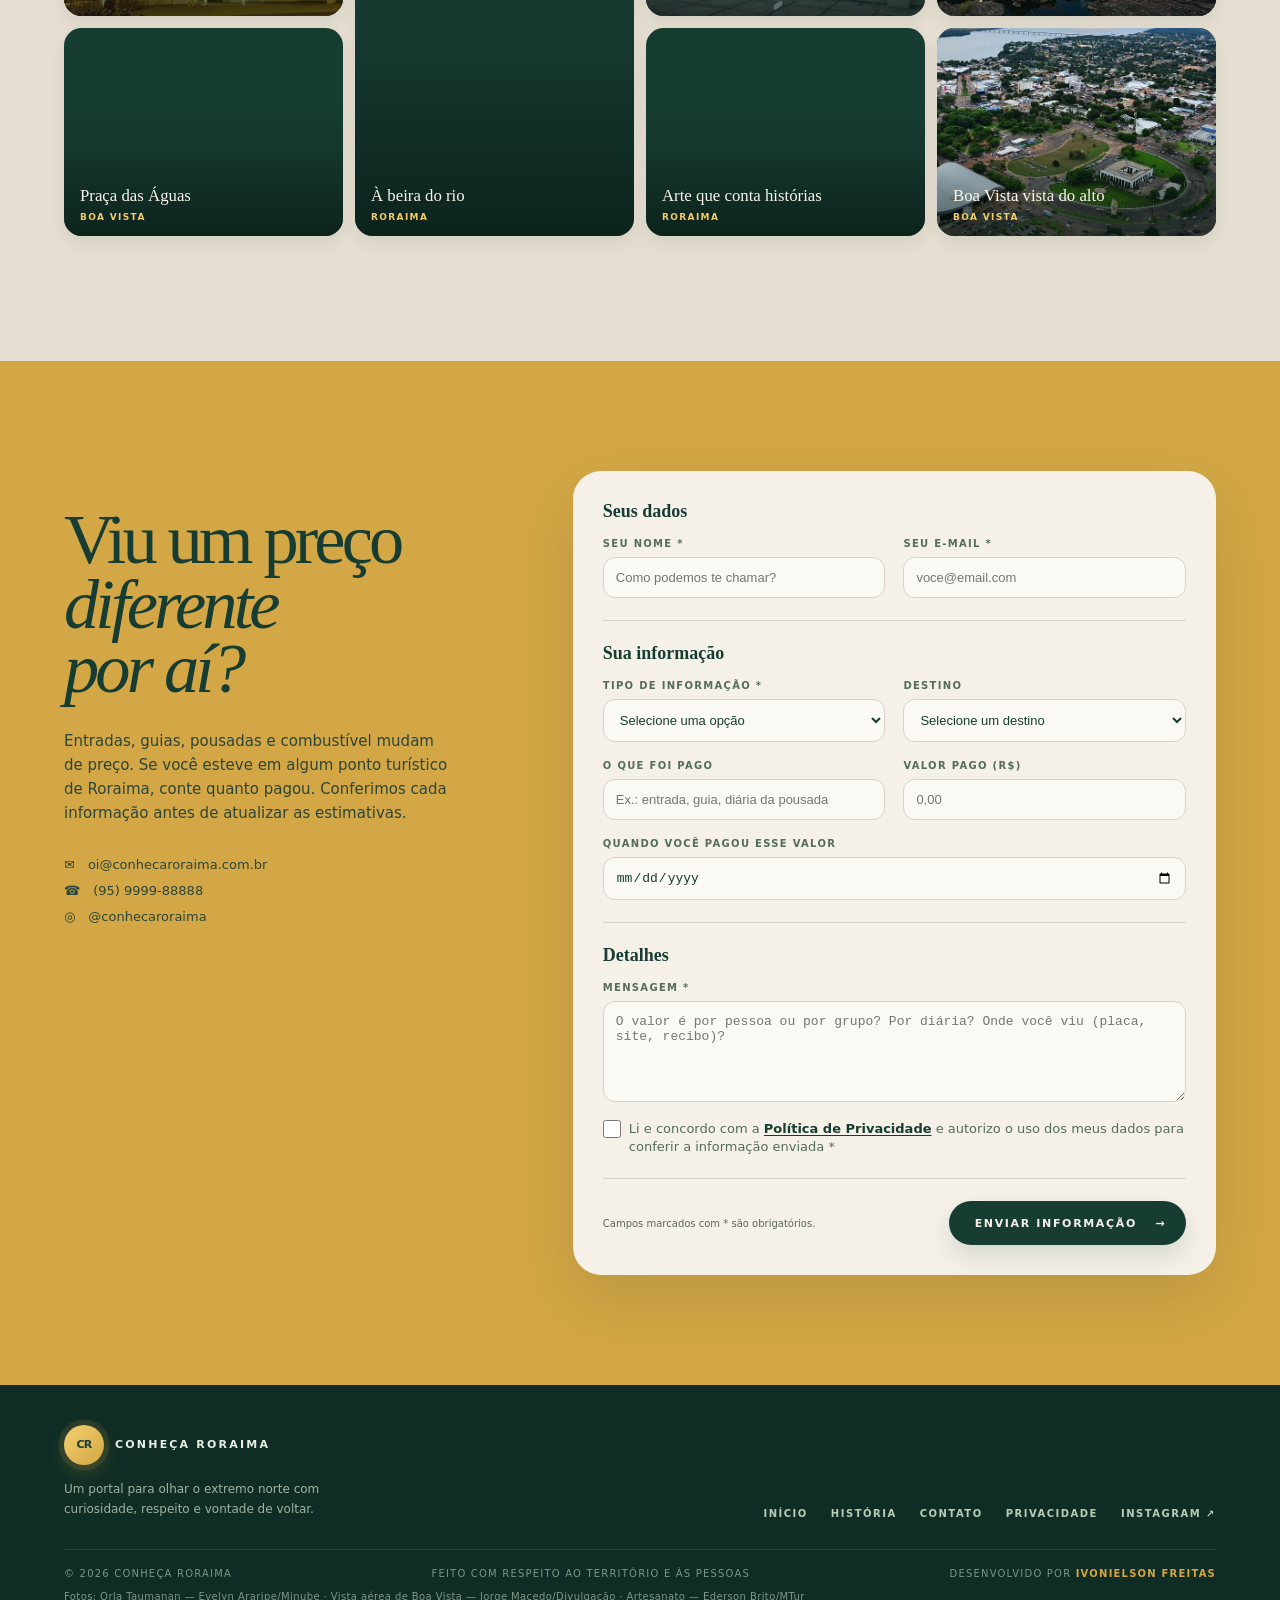
==== commit 43dc393a: "feat: update content and structure for improved user information and experience" ====
--- a/index.html
+++ b/index.html
@@ -7,7 +7,7 @@
     <meta name="theme-color" content="#173d32">
     <meta name="author" content="Ivonielson Freitas">
     <meta name="google-site-verification" content="-4TH7wlYZ-pU3OrTLeNFt9fAbdqJfKL4M6FalPjMVOk">
-    <meta name="description" content="Conheça Roraima: turismo, cultura, história, municípios e roteiros para descobrir o extremo norte do Brasil.">
+    <meta name="description" content="Conheça Roraima: turismo, cultura, história, municípios e quanto custa conhecer o extremo norte do Brasil por conta própria.">
     <title>Conheça Roraima — O norte que surpreende</title>
     <link rel="canonical" href="https://conheca-roraima.vercel.app/">
     <!-- prévia do link ao compartilhar (WhatsApp, redes sociais) -->
@@ -15,7 +15,7 @@
     <meta property="og:locale" content="pt_BR">
     <meta property="og:site_name" content="Conheça Roraima">
     <meta property="og:title" content="Conheça Roraima — O norte que surpreende">
-    <meta property="og:description" content="Turismo, cultura, história, municípios e roteiros para descobrir o extremo norte do Brasil.">
+    <meta property="og:description" content="Turismo, cultura, história, municípios e quanto custa conhecer o extremo norte do Brasil por conta própria.">
     <meta property="og:url" content="https://conheca-roraima.vercel.app/">
     <meta property="og:image" content="https://conheca-roraima.vercel.app/assets/img/monte-roraima-aereo.webp">
     <meta property="og:image:alt" content="Vista aérea do Monte Roraima entre nuvens">
@@ -28,7 +28,7 @@
       "name": "Conheça Roraima",
       "url": "https://conheca-roraima.vercel.app/",
       "inLanguage": "pt-BR",
-      "description": "Portal sobre turismo, cultura, história e municípios de Roraima.",
+      "description": "Portal informativo sobre turismo, cultura, história, municípios e custos de viagem em Roraima.",
       "author": { "@type": "Person", "name": "Ivonielson Freitas" }
     }
     </script>
@@ -67,12 +67,12 @@
                         <button class="nav-group-toggle" type="button" aria-expanded="false" aria-controls="submenu-planeje">Planeje <span class="nav-caret" aria-hidden="true"></span></button>
                         <ul class="submenu" id="submenu-planeje">
                             <li><a href="#roteiro">Roteiro de 3 dias<small>Uma primeira imersão</small></a></li>
-                            <li><a href="#orcamento">Quanto custa<small>Faixas de investimento</small></a></li>
+                            <li><a href="#orcamento">Quanto custa<small>Gastos indo por conta própria</small></a></li>
                             <li><a href="#depoimentos">Depoimentos<small>Quem já veio conta</small></a></li>
                             <li><a href="#galeria">Galeria<small>Roraima em imagens</small></a></li>
                         </ul>
                     </li>
-                    <li><a class="nav-cta" href="#contato">Fale com a gente <span aria-hidden="true">→</span></a></li>
+                    <li><a class="nav-cta" href="#contato">Atualize um valor <span aria-hidden="true">→</span></a></li>
                 </ul>
             </nav>
         </div>
@@ -290,7 +290,7 @@
                         </tbody>
                     </table>
                 </div>
-                <p class="route-bar">Quer ir além do mapa? Monte um roteiro sob medida.<a href="#contato">Fale com um local　<span aria-hidden="true">→</span></a></p>
+                <p class="route-bar">Quer saber quanto gasta indo por conta própria?<a href="#orcamento">Veja as estimativas　<span aria-hidden="true">→</span></a></p>
             </div>
         </section>
 
@@ -330,27 +330,36 @@
             <div class="container">
                 <header class="section-heading">
                     <hgroup>
-                        <p class="kicker"><span aria-hidden="true">◇</span> Planeje seu orçamento</p>
+                        <p class="kicker"><span aria-hidden="true">◇</span> Por conta própria</p>
                         <h2 id="pricing-title">Quanto custa<br><em>conhecer Roraima?</em></h2></hgroup>
-                    <p>Compare os roteiros pela faixa de investimento e peça um orçamento sob medida. Nós conectamos você a guias e operadores locais.</p>
-                </header>
-                <ul class="pricing-grid">
+                    <p>Estimativas médias para <strong>duas pessoas saindo de Boa Vista</strong>, de carro próprio ou alugado: combustível, aluguel, hospedagem, guias, taxas e alimentação. Use como base para montar o seu orçamento.</p>
+                </header>
+                <div class="filter-bar car-mode" id="car-mode" role="group" aria-label="Como vocês vão se deslocar" hidden>
+                    <button class="filter-chip" type="button" data-car="proprio" aria-pressed="true">Carro próprio</button>
+                    <button class="filter-chip" type="button" data-car="alugado" aria-pressed="false">Carro alugado</button>
+                </div>
+                <ul class="pricing-grid" id="pricing-grid">
                     <li>
                         <article class="pricing-card">
-                            <h3>Boa Vista e arredores</h3>
-                            <p class="price-level"><span aria-hidden="true">$<span class="off">$$</span></span> Ótimo custo-benefício</p>
+                            <h3>Boa Vista e Serra Grande</h3>
+                            <p class="price-level"><span aria-hidden="true">$<span class="off">$$</span></span> O mais econômico</p>
                             <dl class="pricing-meta">
                                 <div><dt>Duração</dt><dd>3 dias</dd></div>
                                 <div><dt>Dificuldade</dt><dd>Leve</dd></div>
                             </dl>
-                            <p>Capital, Orla Taumanan, centro histórico e uma escapada até a Serra Grande, no Cantá.</p>
-                            <p class="pricing-includes">Costuma incluir</p>
-                            <ul>
-                                <li>Hospedagem na capital</li>
-                                <li>Passeios urbanos com guia</li>
-                                <li>Degustação da culinária regional</li>
-                            </ul>
-                            <a class="button button-dark" href="#contato" data-roteiro="Boa Vista e arredores" data-interesses="gastronomia historia">Pedir orçamento<span class="sr-only"> de Boa Vista e arredores</span> <span aria-hidden="true">→</span></a>
+                            <p>Orla Taumanan, centro histórico, Parque do Rio Branco e um dia de trilha na Serra Grande, no Cantá.</p>
+                            <p class="pricing-includes">Média para 2 pessoas</p>
+                            <dl class="cost-list">
+                                <div><dt>Combustível</dt><dd>R$ 185</dd></div>
+                                <div class="cost-rental" hidden><dt>Aluguel (3 diárias)</dt><dd>R$ 450</dd></div>
+                                <div><dt>Hospedagem (2 noites)</dt><dd>R$ 400</dd></div>
+                                <div><dt>Entrada e guia</dt><dd>R$ 115</dd></div>
+                                <div><dt>Alimentação</dt><dd>R$ 375</dd></div>
+                                <div class="cost-total"><dt>Total do casal</dt><dd data-alugado="R$ 1.525">R$ 1.075</dd></div>
+                            </dl>
+                            <p class="cost-per-person"><strong data-alugado="R$ 765">R$ 540</strong> por pessoa</p>
+                            <p class="cost-note">Na Serra Grande, a entrada custa cerca de R$ 15 por pessoa e o guia da trilha da Excalibur, cerca de R$ 80.</p>
+                            <a class="pricing-update" href="#contato" data-destino="Boa Vista e Serra Grande">Viu outro valor? Avise o portal<span class="sr-only"> sobre Boa Vista e Serra Grande</span> <span aria-hidden="true">→</span></a>
                         </article>
                     </li>
                     <li>
@@ -361,14 +370,19 @@
                                 <div><dt>Duração</dt><dd>2 a 3 dias</dd></div>
                                 <div><dt>Dificuldade</dt><dd>Moderada</dd></div>
                             </dl>
-                            <p>Cachoeiras, mirantes e o clima fresco da serra no Amajari, a cerca de 200 km da capital.</p>
-                            <p class="pricing-includes">Costuma incluir</p>
-                            <ul>
-                                <li>Transporte até a serra</li>
-                                <li>Pousada na vila do Tepequém</li>
-                                <li>Guia local nas trilhas</li>
-                            </ul>
-                            <a class="button button-dark" href="#contato" data-roteiro="Serra do Tepequém" data-interesses="natureza">Pedir orçamento<span class="sr-only"> de Serra do Tepequém</span> <span aria-hidden="true">→</span></a>
+                            <p>Cachoeiras, mirantes e o clima fresco da serra no Amajari, a cerca de 210 km da capital.</p>
+                            <p class="pricing-includes">Média para 2 pessoas</p>
+                            <dl class="cost-list">
+                                <div><dt>Combustível (≈ 440 km)</dt><dd>R$ 340</dd></div>
+                                <div class="cost-rental" hidden><dt>Aluguel (3 diárias)</dt><dd>R$ 450</dd></div>
+                                <div><dt>Pousada (2 noites)</dt><dd>R$ 600</dd></div>
+                                <div><dt>Guia nas trilhas</dt><dd>R$ 175</dd></div>
+                                <div><dt>Alimentação</dt><dd>R$ 350</dd></div>
+                                <div class="cost-total"><dt>Total do casal</dt><dd data-alugado="R$ 1.915">R$ 1.465</dd></div>
+                            </dl>
+                            <p class="cost-per-person"><strong data-alugado="R$ 960">R$ 735</strong> por pessoa</p>
+                            <p class="cost-note">Passeios de um dia saindo da capital custam em média R$ 369 por pessoa. De carro próprio, com pernoite, sai mais em conta.</p>
+                            <a class="pricing-update" href="#contato" data-destino="Serra do Tepequém">Viu outro valor? Avise o portal<span class="sr-only"> sobre Serra do Tepequém</span> <span aria-hidden="true">→</span></a>
                         </article>
                     </li>
                     <li>
@@ -379,37 +393,47 @@
                                 <div><dt>Duração</dt><dd>3 a 4 dias</dd></div>
                                 <div><dt>Dificuldade</dt><dd>Leve</dd></div>
                             </dl>
-                            <p>Lago Caracaranã, céu aberto do lavrado e o encontro com comunidades indígenas de Normandia.</p>
-                            <p class="pricing-includes">Costuma incluir</p>
-                            <ul>
-                                <li>Transporte e hospedagem</li>
-                                <li>Visita a comunidades, com autorização</li>
-                                <li>Guia com conhecimento local</li>
-                            </ul>
-                            <a class="button button-dark" href="#contato" data-roteiro="Lavrado e Caracaranã" data-interesses="natureza cultura">Pedir orçamento<span class="sr-only"> de Lavrado e Caracaranã</span> <span aria-hidden="true">→</span></a>
+                            <p>Lago Caracaranã, em Normandia, a cerca de 180 km da capital, e o céu aberto do lavrado.</p>
+                            <p class="pricing-includes">Média para 2 pessoas</p>
+                            <dl class="cost-list">
+                                <div><dt>Combustível</dt><dd>R$ 350</dd></div>
+                                <div class="cost-rental" hidden><dt>Aluguel (3 a 4 diárias)</dt><dd>R$ 525</dd></div>
+                                <div><dt>Hospedagem</dt><dd>R$ 375</dd></div>
+                                <div><dt>Taxas e guia</dt><dd>R$ 150</dd></div>
+                                <div><dt>Alimentação</dt><dd>R$ 375</dd></div>
+                                <div class="cost-total"><dt>Total do casal</dt><dd data-alugado="R$ 1.775">R$ 1.250</dd></div>
+                            </dl>
+                            <p class="cost-per-person"><strong data-alugado="R$ 890">R$ 625</strong> por pessoa</p>
+                            <p class="cost-note">Visitas a comunidades indígenas precisam de autorização prévia: não é só chegar e entrar.</p>
+                            <a class="pricing-update" href="#contato" data-destino="Lavrado e Caracaranã">Viu outro valor? Avise o portal<span class="sr-only"> sobre Lavrado e Caracaranã</span> <span aria-hidden="true">→</span></a>
                         </article>
                     </li>
                     <li>
                         <article class="pricing-card featured">
-                            <p class="pricing-badge">Mais procurado</p>
+                            <p class="pricing-badge">Exige operadora</p>
                             <h3>Expedição Monte Roraima</h3>
                             <p class="price-level"><span aria-hidden="true">$$$</span> A viagem de uma vida</p>
                             <dl class="pricing-meta">
                                 <div><dt>Duração</dt><dd>7 a 9 dias</dd></div>
                                 <div><dt>Dificuldade</dt><dd>Difícil</dd></div>
                             </dl>
-                            <p>A travessia até o topo do tepui, com acampamento acima das nuvens. Para quem tem preparo físico.</p>
-                            <p class="pricing-includes">Costuma incluir</p>
-                            <ul>
-                                <li>Guia credenciado e carregadores</li>
-                                <li>Equipamento de acampamento</li>
-                                <li>Alimentação durante a trilha</li>
-                            </ul>
-                            <a class="button button-gold" href="#contato" data-roteiro="Expedição Monte Roraima" data-interesses="natureza">Pedir orçamento<span class="sr-only"> de Expedição Monte Roraima</span> <span aria-hidden="true">→</span></a>
+                            <p>O trekking acontece na Venezuela e exige guias, carregadores, permissões e acampamento. Não dá para fazer sozinho.</p>
+                            <p class="pricing-includes">Média para 2 pessoas</p>
+                            <dl class="cost-list">
+                                <div><dt>Transporte desde Boa Vista</dt><dd>no pacote</dd></div>
+                                <div><dt>Expedição (2 × R$ 6.350)</dt><dd>R$ 12.700</dd></div>
+                                <div><dt>Seguro aventura (2 × R$ 185)</dt><dd>R$ 370</dd></div>
+                                <div class="cost-total"><dt>Total do casal</dt><dd>R$ 13.070</dd></div>
+                            </dl>
+                            <p class="cost-per-person"><strong>R$ 6.535</strong> por pessoa</p>
+                            <p class="cost-note">Pacotes de R$ 4.200 a R$ 8.500 por pessoa. O econômico já sai de Boa Vista com guias pemón, alimentação e pernoite em Santa Elena de Uairén; o completo soma traslados 4x4 e hospedagem extra. Circuitos de 10 a 12 dias partem de R$ 7.850.</p>
+                            <p class="cost-note">À parte: carregador pessoal (≈ R$ 1.050 no trekking todo) e equipamentos, se não tiver (R$ 500 a R$ 1.500).</p>
+                            <p class="cost-note cost-rental" hidden>Não precisa alugar carro: o transporte até a trilha já vem no pacote.</p>
+                            <a class="pricing-update" href="#contato" data-destino="Expedição Monte Roraima">Viu outro valor? Avise o portal<span class="sr-only"> sobre Expedição Monte Roraima</span> <span aria-hidden="true">→</span></a>
                         </article>
                     </li>
                 </ul>
-                <p class="pricing-note"><span aria-hidden="true">ⓘ</span> Tem roteiro para todo bolso: os símbolos ($ a $$$) só comparam os roteiros entre si. Conte pra gente quando e com quem você vem, e montamos um orçamento sob medida, sem compromisso.</p>
+                <p class="pricing-note"><span aria-hidden="true">ⓘ</span> Valores médios de referência (setembro de 2026), sempre para 2 pessoas no mesmo carro. Combustível calculado com gasolina a R$ 7,56/L e consumo de 10 km/L, ida e volta. Aluguel: carro econômico retirado em Boa Vista, a cerca de R$ 150 por diária (média das locadoras do aeroporto). Com mais gente no carro, o custo por pessoa cai. Os valores mudam: confirme antes de viajar e, se encontrar um preço diferente, <a href="#contato">avise o portal</a>.</p>
             </div>
         </section>
 
@@ -453,14 +477,14 @@
         <section class="contact" id="contato">
             <div class="container contact-grid">
                 <header>
-                    <p class="kicker kicker-dark"><span aria-hidden="true">✉</span> Fale com a gente</p>
-                    <h2>A próxima<br><em>história pode<br>ser a sua.</em></h2>
-                    <p>Tem uma dúvida, sugestão ou quer contar uma história de Roraima? Escreva para o portal.</p>
+                    <p class="kicker kicker-dark"><span aria-hidden="true">✉</span> Colabore com o portal</p>
+                    <h2>Viu um preço<br><em>diferente<br>por aí?</em></h2>
+                    <p>Entradas, guias, pousadas e combustível mudam de preço. Se você esteve em algum ponto turístico de Roraima, conte quanto pagou. Conferimos cada informação antes de atualizar as estimativas.</p>
                     <address class="contact-details"><span aria-hidden="true">✉</span>　oi@conhecaroraima.com.br
                         <br><span aria-hidden="true">☎</span>　(95) 9999-88888
                         <br><span aria-hidden="true">◎</span>　@conhecaroraima</address>
                 </header>
-                <form id="contact-form" action="#" method="POST" aria-label="Formulário de contato">
+                <form id="contact-form" action="#" method="POST" aria-label="Formulário para enviar informações ao portal">
                     <fieldset>
                         <legend>Seus dados</legend>
                         <div class="form-row">
@@ -473,60 +497,64 @@
                                 <input id="email" name="email" type="email" required maxlength="120" autocomplete="email" placeholder="voce@email.com">
                             </div>
                         </div>
-                        <div class="form-field">
-                            <label for="telefone">Telefone / WhatsApp (opcional)</label>
-                            <input id="telefone" name="telefone" type="tel" pattern="\(?\d{2}\)? ?\d{4,5}-?\d{4}" title="Informe DDD e número, por exemplo: 95 99999-9999 ou (95) 99999-9999." minlength="10" maxlength="15" autocomplete="tel" placeholder="95 99999-9999">
-                        </div>
                     </fieldset>
 
                     <fieldset>
-                        <legend>Sua viagem</legend>
-                        <div class="form-field">
-                            <label for="assunto">Assunto *</label>
-                            <select id="assunto" name="assunto" required>
-                                <option value="">Selecione uma opção</option>
-                                <option value="duvida">Tenho uma dúvida</option>
-                                <option value="roteiro">Quero montar um roteiro</option>
-                                <option value="historia">Quero compartilhar uma história</option>
-                                <option value="parceria">Quero falar sobre parceria</option>
-                            </select>
-                        </div>
+                        <legend>Sua informação</legend>
                         <div class="form-row">
                             <div class="form-field">
-                                <label for="data-viagem">Data prevista da viagem</label>
-                                <input id="data-viagem" name="data_viagem" type="date" min="2026-01-01" max="2028-12-31">
+                                <label for="assunto">Tipo de informação *</label>
+                                <select id="assunto" name="assunto" required>
+                                    <option value="">Selecione uma opção</option>
+                                    <option value="valor">Atualizar um valor</option>
+                                    <option value="correcao">Corrigir uma informação</option>
+                                    <option value="sugestao">Sugerir um ponto turístico</option>
+                                    <option value="duvida">Tenho uma dúvida</option>
+                                </select>
                             </div>
                             <div class="form-field">
-                                <label for="pessoas">Número de pessoas</label>
-                                <input id="pessoas" name="pessoas" type="number" min="1" max="20" step="1" value="1">
-                            </div>
-                        </div>
-                        <fieldset class="checkbox-fieldset">
-                            <legend class="checkbox-title">Interesses</legend>
-                            <div class="checkbox-group">
-                                <label for="interesse-natureza"><input id="interesse-natureza" name="interesses" type="checkbox" value="natureza"> Natureza e trilhas</label>
-                                <label for="interesse-cultura"><input id="interesse-cultura" name="interesses" type="checkbox" value="cultura"> Cultura indígena</label>
-                                <label for="interesse-gastronomia"><input id="interesse-gastronomia" name="interesses" type="checkbox" value="gastronomia"> Gastronomia</label>
-                                <label for="interesse-historia"><input id="interesse-historia" name="interesses" type="checkbox" value="historia"> História</label>
-                            </div>
-                        </fieldset>
+                                <label for="destino">Destino</label>
+                                <select id="destino" name="destino">
+                                    <option value="">Selecione um destino</option>
+                                    <option>Boa Vista e Serra Grande</option>
+                                    <option>Serra do Tepequém</option>
+                                    <option>Lavrado e Caracaranã</option>
+                                    <option>Expedição Monte Roraima</option>
+                                    <option value="outro">Outro lugar de Roraima</option>
+                                </select>
+                            </div>
+                        </div>
+                        <div class="form-row">
+                            <div class="form-field">
+                                <label for="item">O que foi pago</label>
+                                <input id="item" name="item" type="text" maxlength="80" placeholder="Ex.: entrada, guia, diária da pousada">
+                            </div>
+                            <div class="form-field">
+                                <label for="valor">Valor pago (R$)</label>
+                                <input id="valor" name="valor" type="number" min="0" max="100000" step="0.01" inputmode="decimal" placeholder="0,00">
+                            </div>
+                        </div>
+                        <div class="form-field">
+                            <label for="data-valor">Quando você pagou esse valor</label>
+                            <input id="data-valor" name="data_valor" type="date" min="2025-01-01" max="2028-12-31">
+                        </div>
                     </fieldset>
 
                     <fieldset>
-                        <legend>Sua mensagem</legend>
+                        <legend>Detalhes</legend>
                         <div class="form-field">
                             <label for="mensagem">Mensagem *</label>
-                            <textarea id="mensagem" name="mensagem" required minlength="10" maxlength="1000" rows="5" placeholder="Conte um pouco mais..."></textarea>
+                            <textarea id="mensagem" name="mensagem" required minlength="10" maxlength="1000" rows="5" placeholder="O valor é por pessoa ou por grupo? Por diária? Onde você viu (placa, site, recibo)?"></textarea>
                         </div>
                         <div class="checkbox-group">
-                            <label for="aceite"><input id="aceite" name="aceite" type="checkbox" required> <span>Li e concordo com a <a href="privacidade.html" target="_blank" rel="noopener">Política de Privacidade<span class="sr-only"> (abre em nova aba)</span></a> e autorizo o uso dos meus dados para responder à minha mensagem *</span></label>
+                            <label for="aceite"><input id="aceite" name="aceite" type="checkbox" required> <span>Li e concordo com a <a href="privacidade.html" target="_blank" rel="noopener">Política de Privacidade<span class="sr-only"> (abre em nova aba)</span></a> e autorizo o uso dos meus dados para conferir a informação enviada *</span></label>
                         </div>
                     </fieldset>
 
                     <div class="form-bottom"><small>Campos marcados com * são obrigatórios.</small>
-                        <button class="button button-dark" type="submit">Enviar mensagem　<span aria-hidden="true">→</span></button>
+                        <button class="button button-dark" type="submit">Enviar informação　<span aria-hidden="true">→</span></button>
                     </div>
-                    <p class="form-success" id="form-success" hidden><span aria-hidden="true">✓</span> Mensagem recebida. Em breve entraremos em contato.</p>
+                    <p class="form-success" id="form-success" hidden><span aria-hidden="true">✓</span> Informação recebida. Obrigado por ajudar outros viajantes!</p>
                 </form>
             </div>
         </section>
@@ -578,14 +606,14 @@
             <p id="municipality-modal-description"></p>
             <h3>O que fazer</h3>
             <ul id="municipality-modal-activities"></ul>
-            <a class="button button-dark" href="#contato" data-close-modal>Planejar minha visita <span aria-hidden="true">→</span></a>
+            <a class="button button-dark" href="#orcamento" data-close-modal>Ver quanto custa <span aria-hidden="true">→</span></a>
         </div>
         <button class="modal-close" type="button" aria-label="Fechar detalhes do município" data-close-modal>×</button>
     </dialog>
 
     <!-- Botão flutuante do WhatsApp. O número vai no formato internacional,
          só dígitos: 55 (Brasil) + DDD + número. Ícone: Font Awesome Free (CC BY 4.0). -->
-    <a class="whatsapp-float" id="whatsapp-float" href="https://wa.me/5595999988888?text=Ol%C3%A1!%20Vim%20pelo%20portal%20Conhe%C3%A7a%20Roraima%20e%20quero%20ajuda%20para%20planejar%20minha%20viagem." data-phone="5595999988888" target="_blank" rel="noopener" aria-label="Fale com a gente pelo WhatsApp (abre em nova aba)">
+    <a class="whatsapp-float" id="whatsapp-float" href="https://wa.me/5595999988888?text=Ol%C3%A1!%20Vim%20pelo%20portal%20Conhe%C3%A7a%20Roraima%20e%20tenho%20uma%20informa%C3%A7%C3%A3o%20sobre%20valores." data-phone="5595999988888" target="_blank" rel="noopener" aria-label="Fale com o portal pelo WhatsApp (abre em nova aba)">
         <svg aria-hidden="true" focusable="false" viewBox="0 0 448 512" xmlns="http://www.w3.org/2000/svg"><path fill="currentColor" d="M380.9 97.1C339 55.1 283.2 32 223.9 32c-122.4 0-222 99.6-222 222 0 39.1 10.2 77.3 29.6 111L0 480l117.7-30.9c32.4 17.7 68.9 27 106.1 27h.1c122.3 0 224.1-99.6 224.1-222 0-59.3-25.2-115-67.1-157zm-157 341.6c-33.2 0-65.7-8.9-94-25.7l-6.7-4-69.8 18.3L72 359.2l-4.4-7c-18.5-29.4-28.2-63.3-28.2-98.2 0-101.7 82.8-184.5 184.6-184.5 49.3 0 95.6 19.2 130.4 54.1 34.8 34.9 56.2 81.2 56.1 130.5 0 101.8-84.9 184.6-186.6 184.6zm101.2-138.2c-5.5-2.8-32.8-16.2-37.9-18-5.1-1.9-8.8-2.8-12.5 2.8-3.7 5.6-14.3 18-17.6 21.8-3.2 3.7-6.5 4.2-12 1.4-32.6-16.3-54-29.1-75.5-66-5.7-9.8 5.7-9.1 16.3-30.3 1.8-3.7.9-6.9-.5-9.7-1.4-2.8-12.5-30.1-17.1-41.2-4.5-10.8-9.1-9.3-12.5-9.5-3.2-.2-6.9-.2-10.6-.2-3.7 0-9.7 1.4-14.8 6.9-5.1 5.6-19.4 19-19.4 46.3 0 27.3 19.9 53.7 22.6 57.4 2.8 3.7 39.1 59.7 94.8 83.8 35.2 15.2 49 16.5 66.6 13.9 10.7-1.6 32.8-13.4 37.4-26.4 4.6-13 4.6-24.1 3.2-26.4-1.3-2.5-5-3.9-10.5-6.6z"/></svg>
         <span class="whatsapp-label" aria-hidden="true">Fale no WhatsApp</span>
     </a>
--- a/assets/css/styles.css
+++ b/assets/css/styles.css
@@ -2344,29 +2344,74 @@
 }
 .pricing-card.featured .pricing-includes { color: #f2cb6a; }
 
-.pricing-card ul {
+/* custos médios do roteiro: rótulo à esquerda, valor à direita */
+.cost-list {
   display: grid;
-  gap: .5rem;
-  list-style: none;
-}
-.pricing-card li {
-  position: relative;
-  padding-left: 1.25rem;
+  gap: .45rem;
+}
+.cost-list > div {
+  display: flex;
+  justify-content: space-between;
+  gap: 1rem;
   font-size: .8125rem;
   line-height: 1.45;
 }
-.pricing-card li::before {
-  content: '✓';
-  position: absolute;
-  left: 0;
-  color: var(--ouro);
-  font-weight: var(--peso-negrito);
-}
-
-/* margin-top:auto alinha os botões na base, mesmo com textos de tamanhos diferentes */
-.pricing-card .button {
-  justify-content: center;
+.cost-list dt { color: var(--texto-suave); }
+.cost-list dd {
+  font-weight: var(--peso-negrito);
+  white-space: nowrap;
+}
+.cost-list .cost-total {
+  margin-top: .3rem;
+  padding-top: .6rem;
+  border-top: 1px solid var(--linha);
+}
+.cost-list .cost-total dt { color: inherit; font-weight: var(--peso-negrito); }
+.pricing-card.featured .cost-list dt { color: var(--texto-claro-suave); }
+.pricing-card.featured .cost-list .cost-total { border-color: var(--branco-10); }
+.pricing-card.featured .cost-list .cost-total dt { color: var(--creme-claro); }
+
+.cost-per-person {
+  color: var(--texto-suave);
+  font-size: .8125rem;
+}
+.cost-per-person strong {
+  color: var(--verde-floresta);
+  font: 1.6rem/1 var(--fonte-titulo-curta);
+}
+.pricing-card.featured .cost-per-person { color: var(--texto-claro-suave); }
+.pricing-card.featured .cost-per-person strong { color: var(--ouro-brilho); }
+
+.cost-note {
+  color: var(--texto-tenue);
+  font-size: .75rem;
+  line-height: 1.55;
+}
+.pricing-card.featured .cost-note { color: var(--texto-claro-tenue); }
+
+/* linha do aluguel: destacada em ouro para mostrar o que entrou na conta */
+.cost-list .cost-rental dt,
+.cost-list .cost-rental dd { color: var(--ouro-escuro); }
+.pricing-card.featured .cost-list .cost-rental dt,
+.pricing-card.featured .cost-list .cost-rental dd { color: var(--ouro-brilho); }
+.cost-list > div[hidden],
+.cost-note[hidden],
+.car-mode[hidden] { display: none; }
+
+/* margin-top:auto alinha os links na base, mesmo com textos de tamanhos diferentes */
+.pricing-update {
   margin-top: auto;
+  padding-top: .75rem;
+  border-top: 1px solid var(--linha);
+  color: var(--ouro-escuro);
+  font-size: .75rem;
+  font-weight: var(--peso-negrito);
+  text-decoration: none;
+}
+.pricing-update:hover { text-decoration: underline; }
+.pricing-card.featured .pricing-update {
+  border-color: var(--branco-10);
+  color: var(--ouro-brilho);
 }
 
 /* aviso no pé da seção (o da agenda cultural usa o mesmo estilo) */
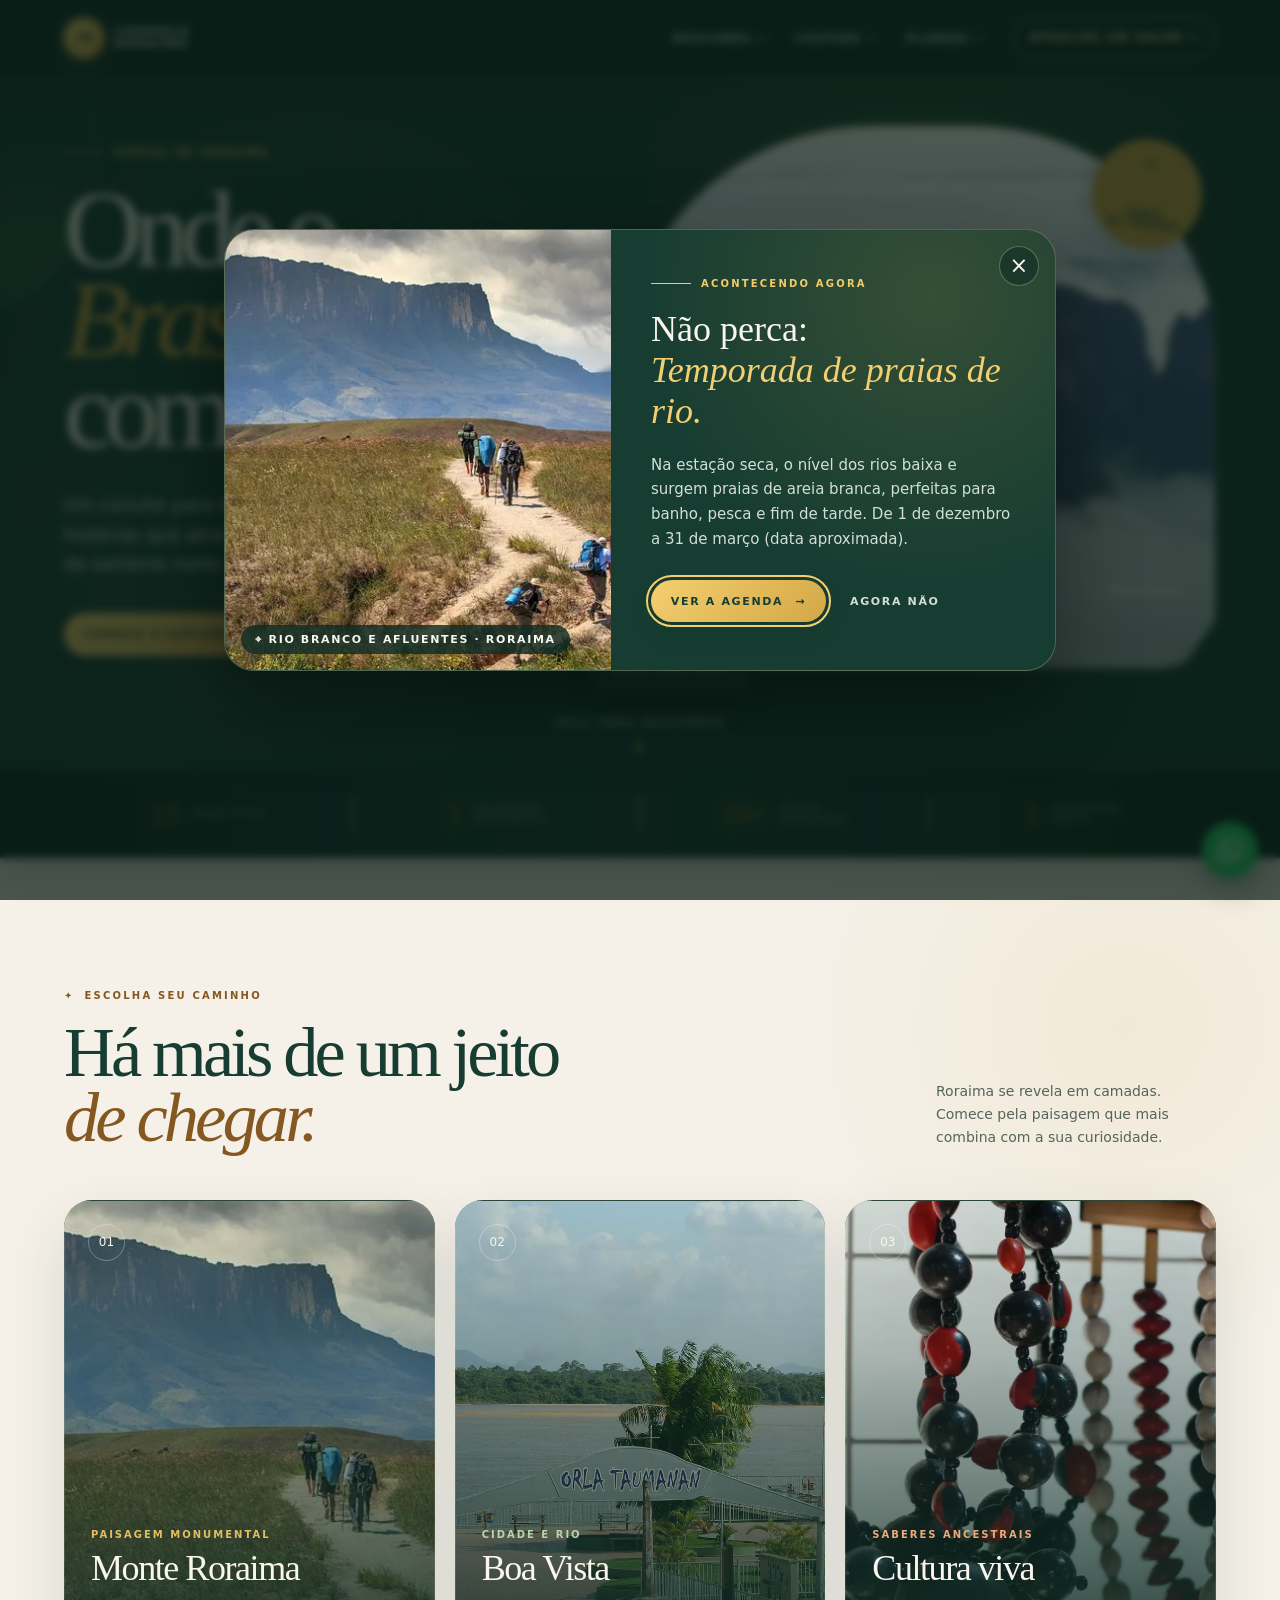
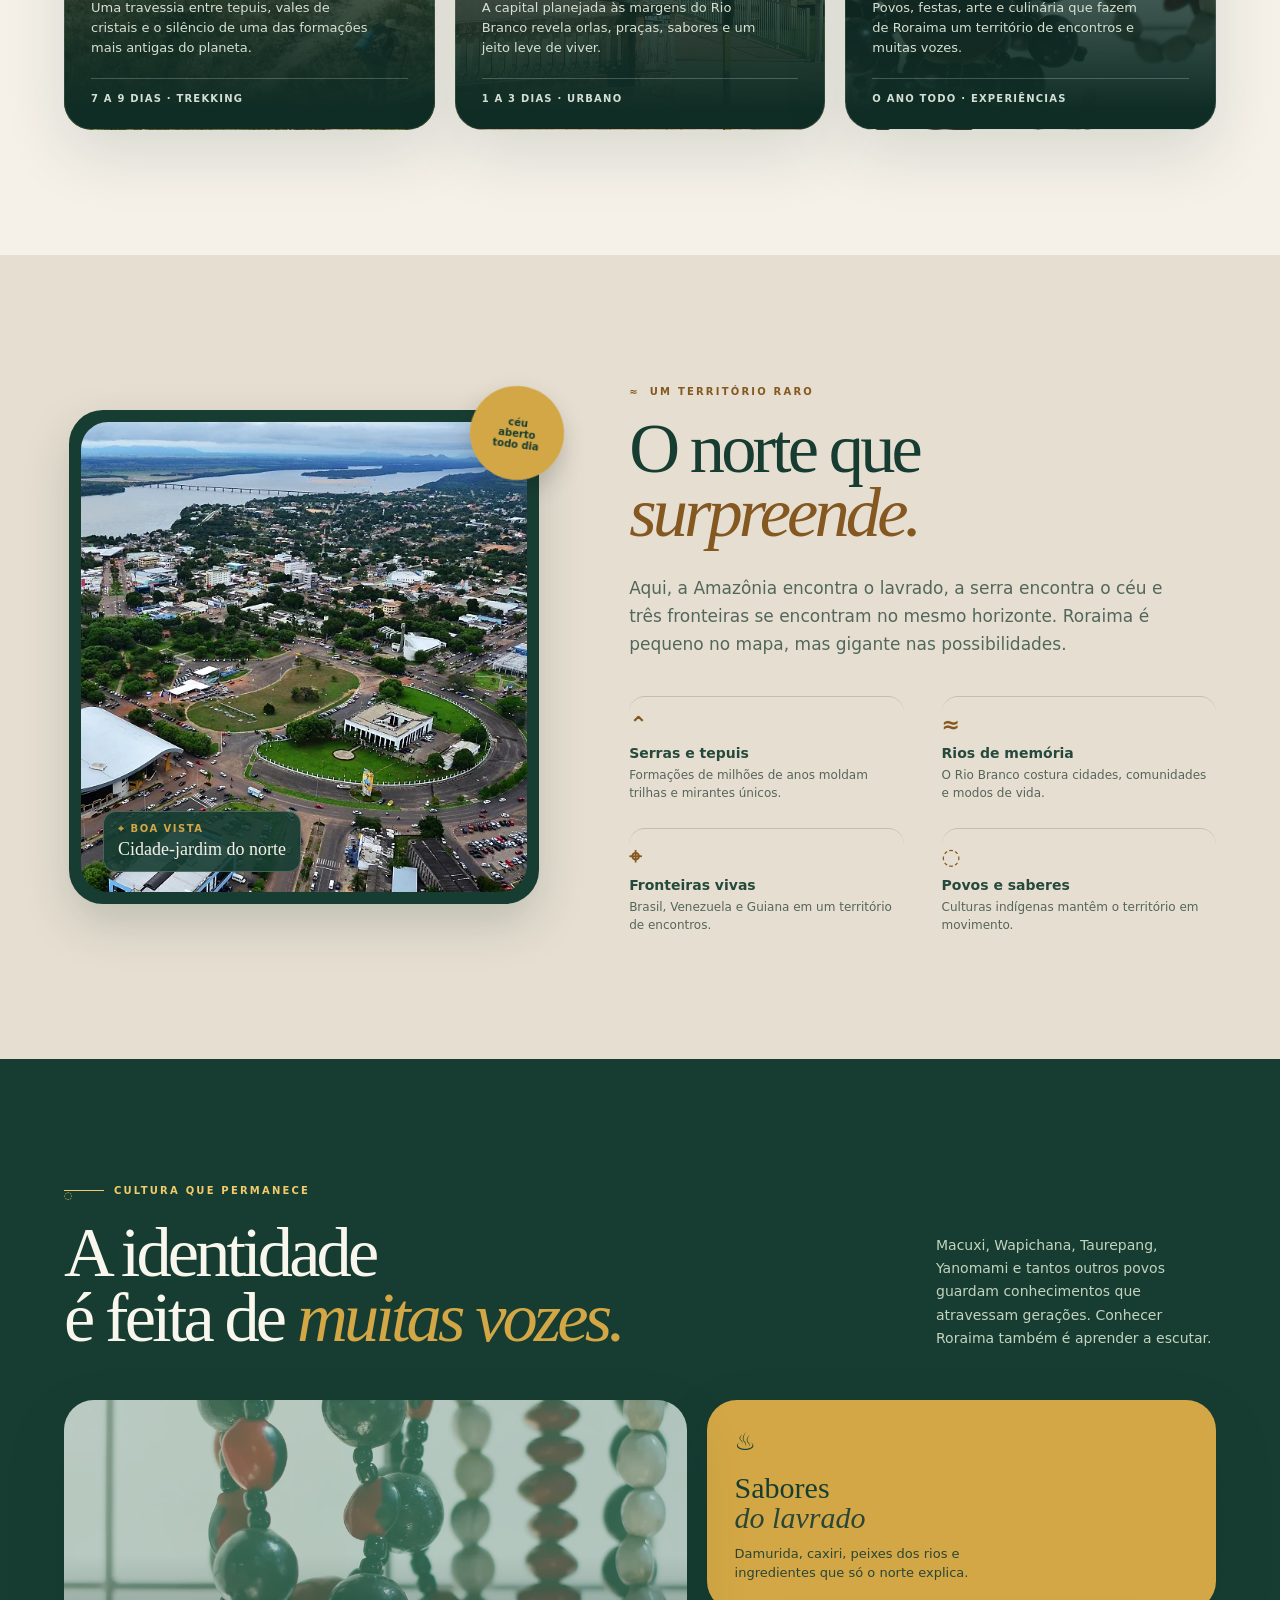
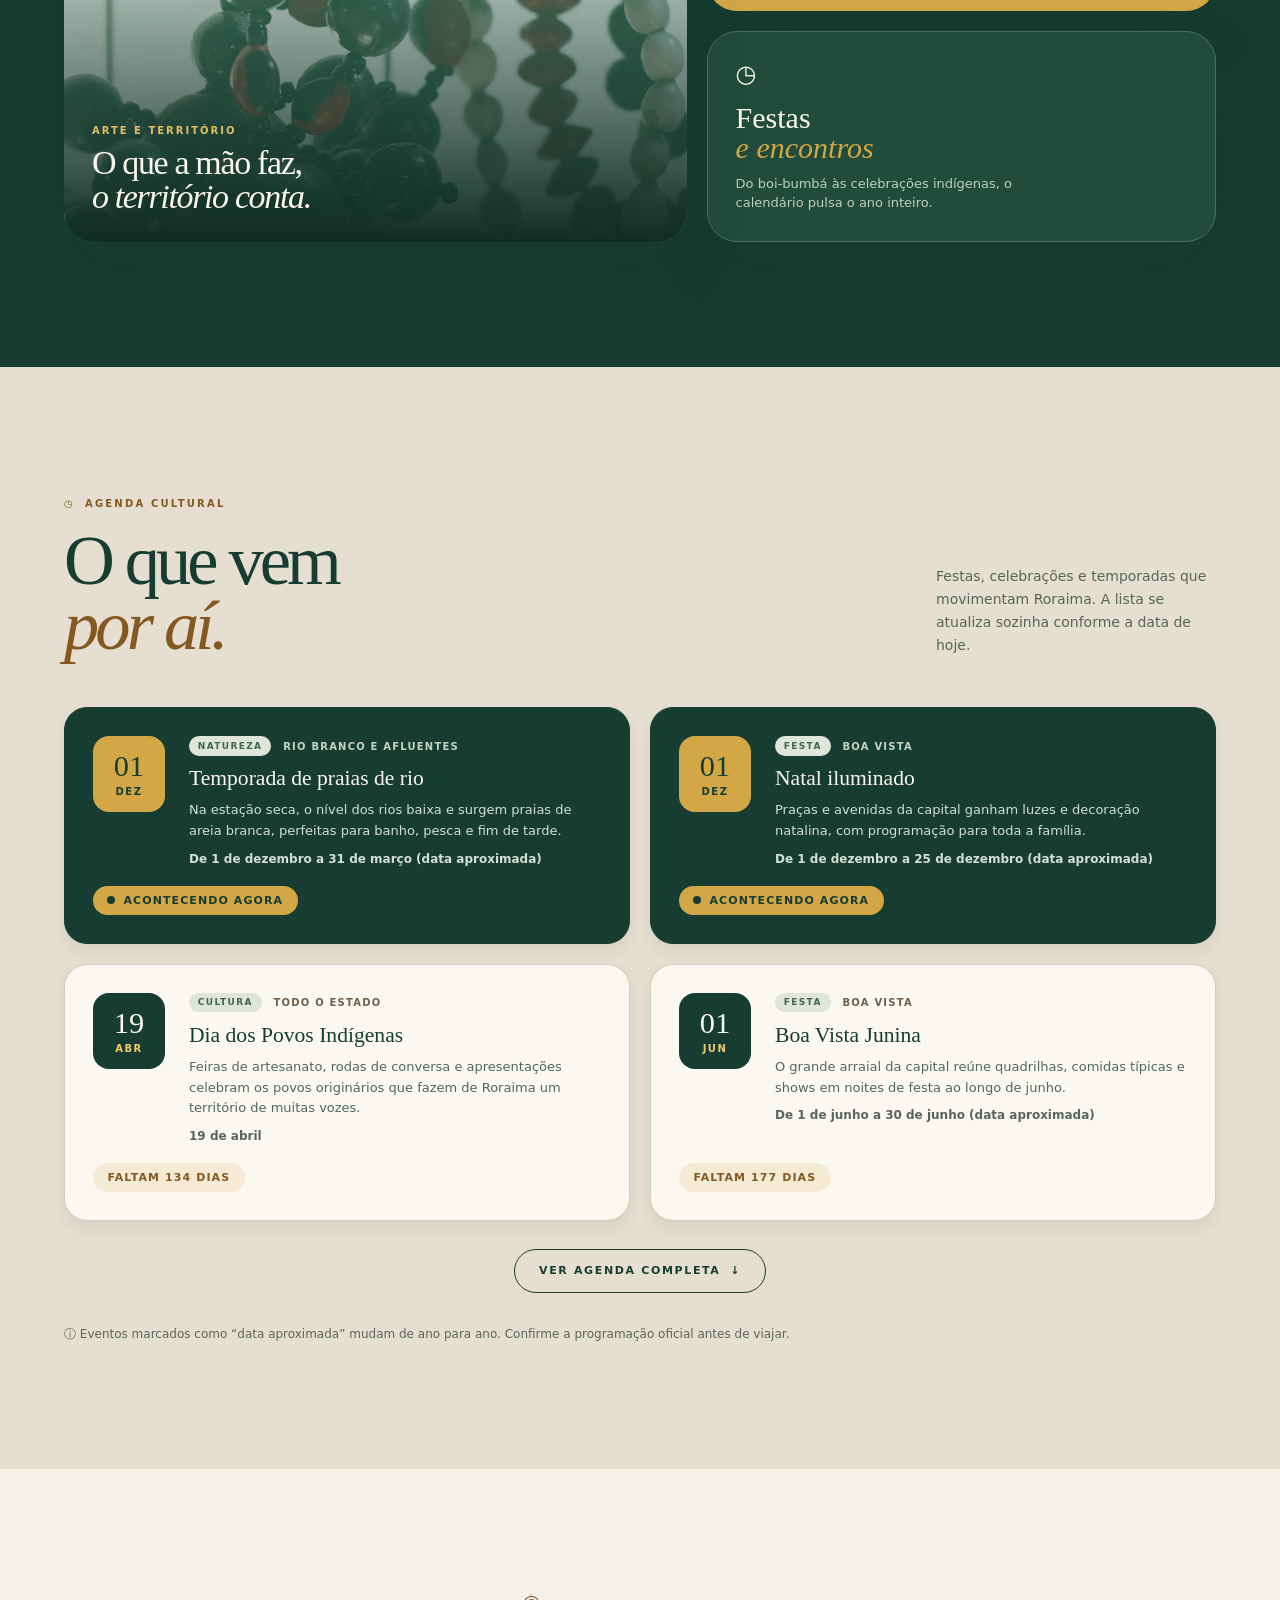
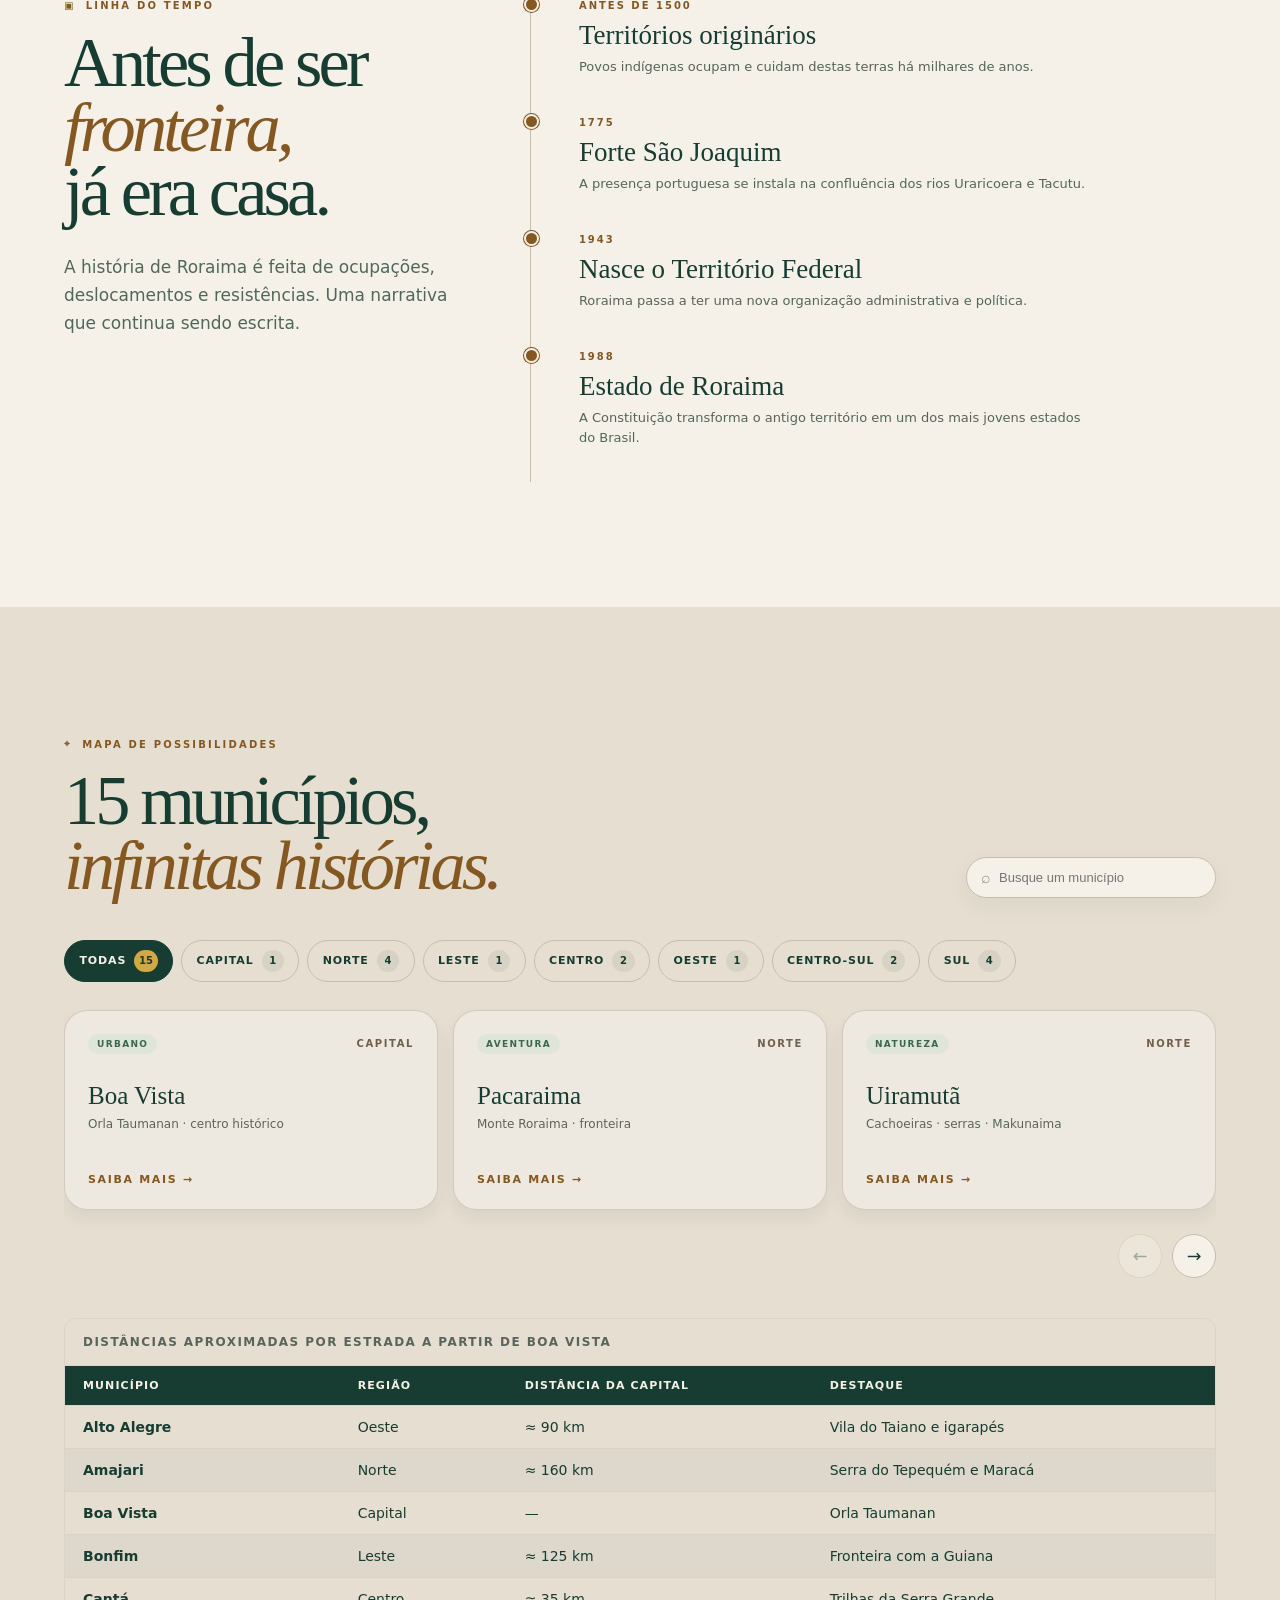
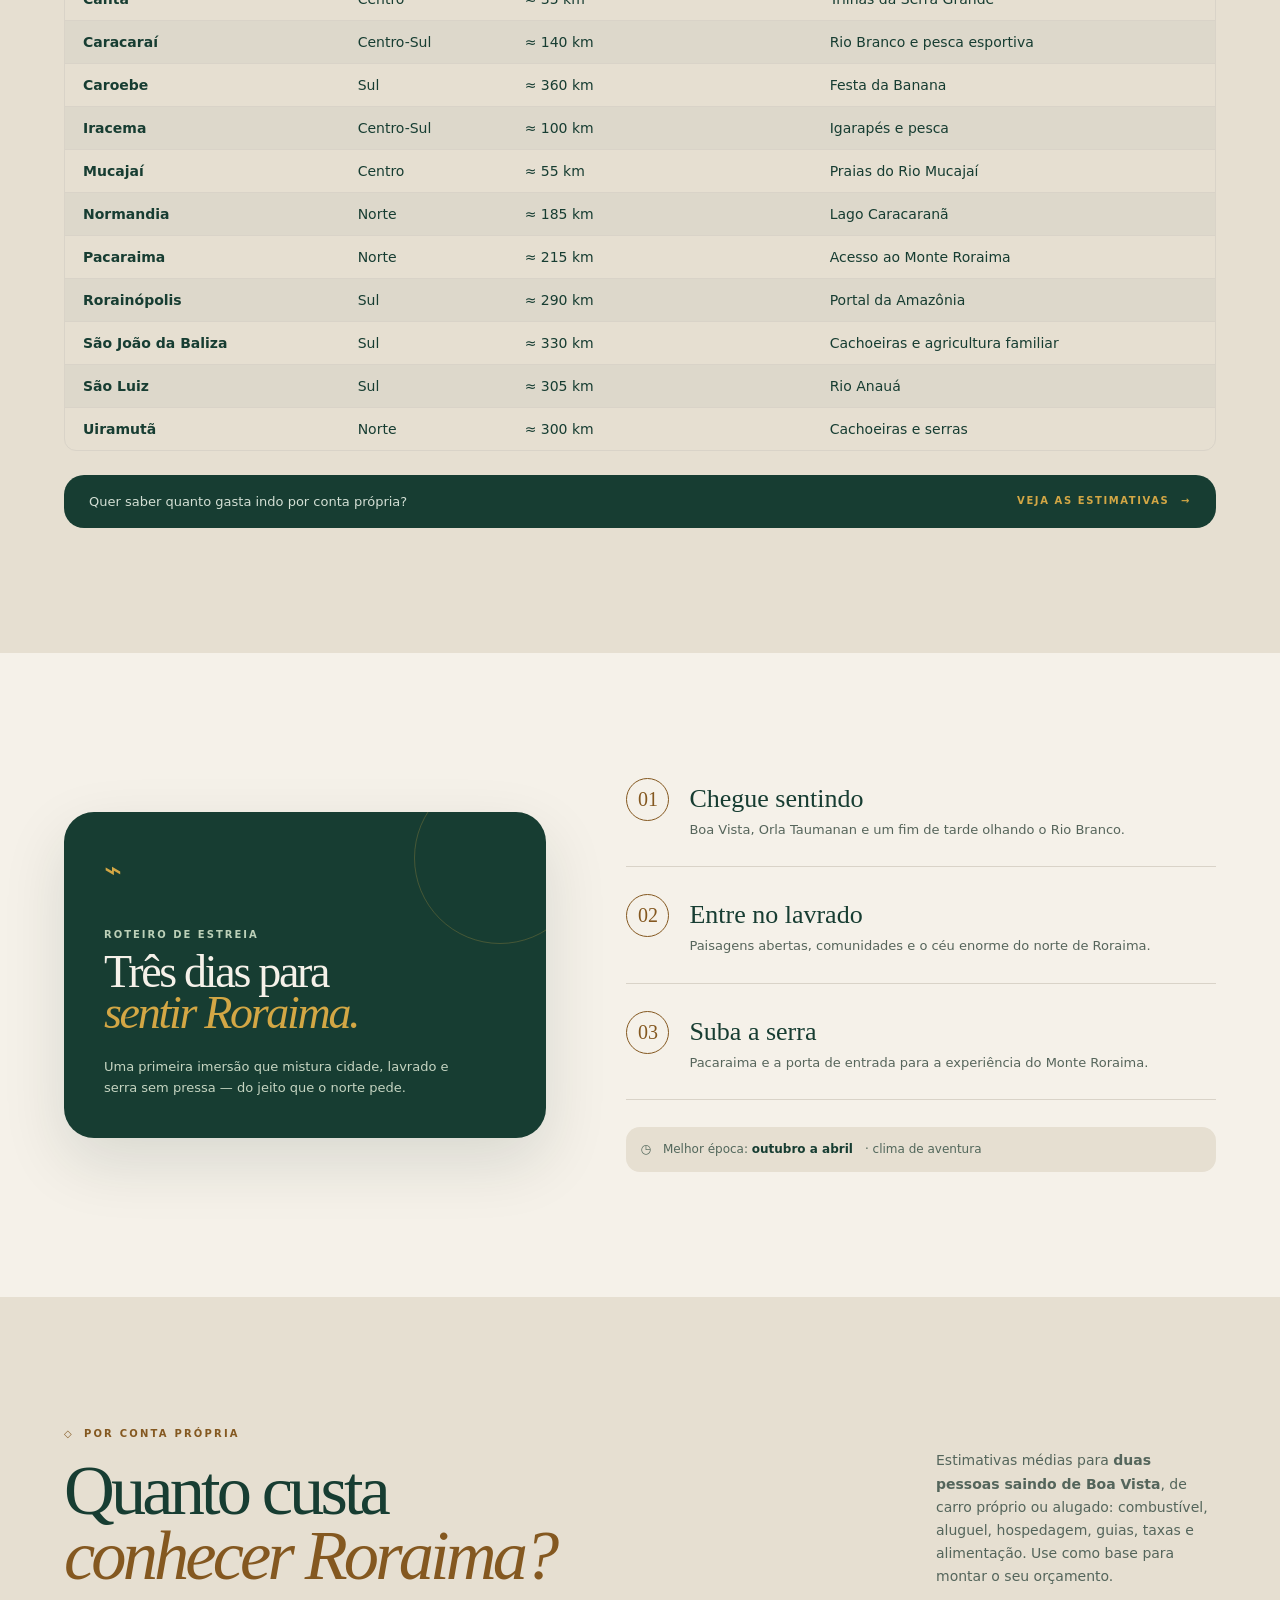
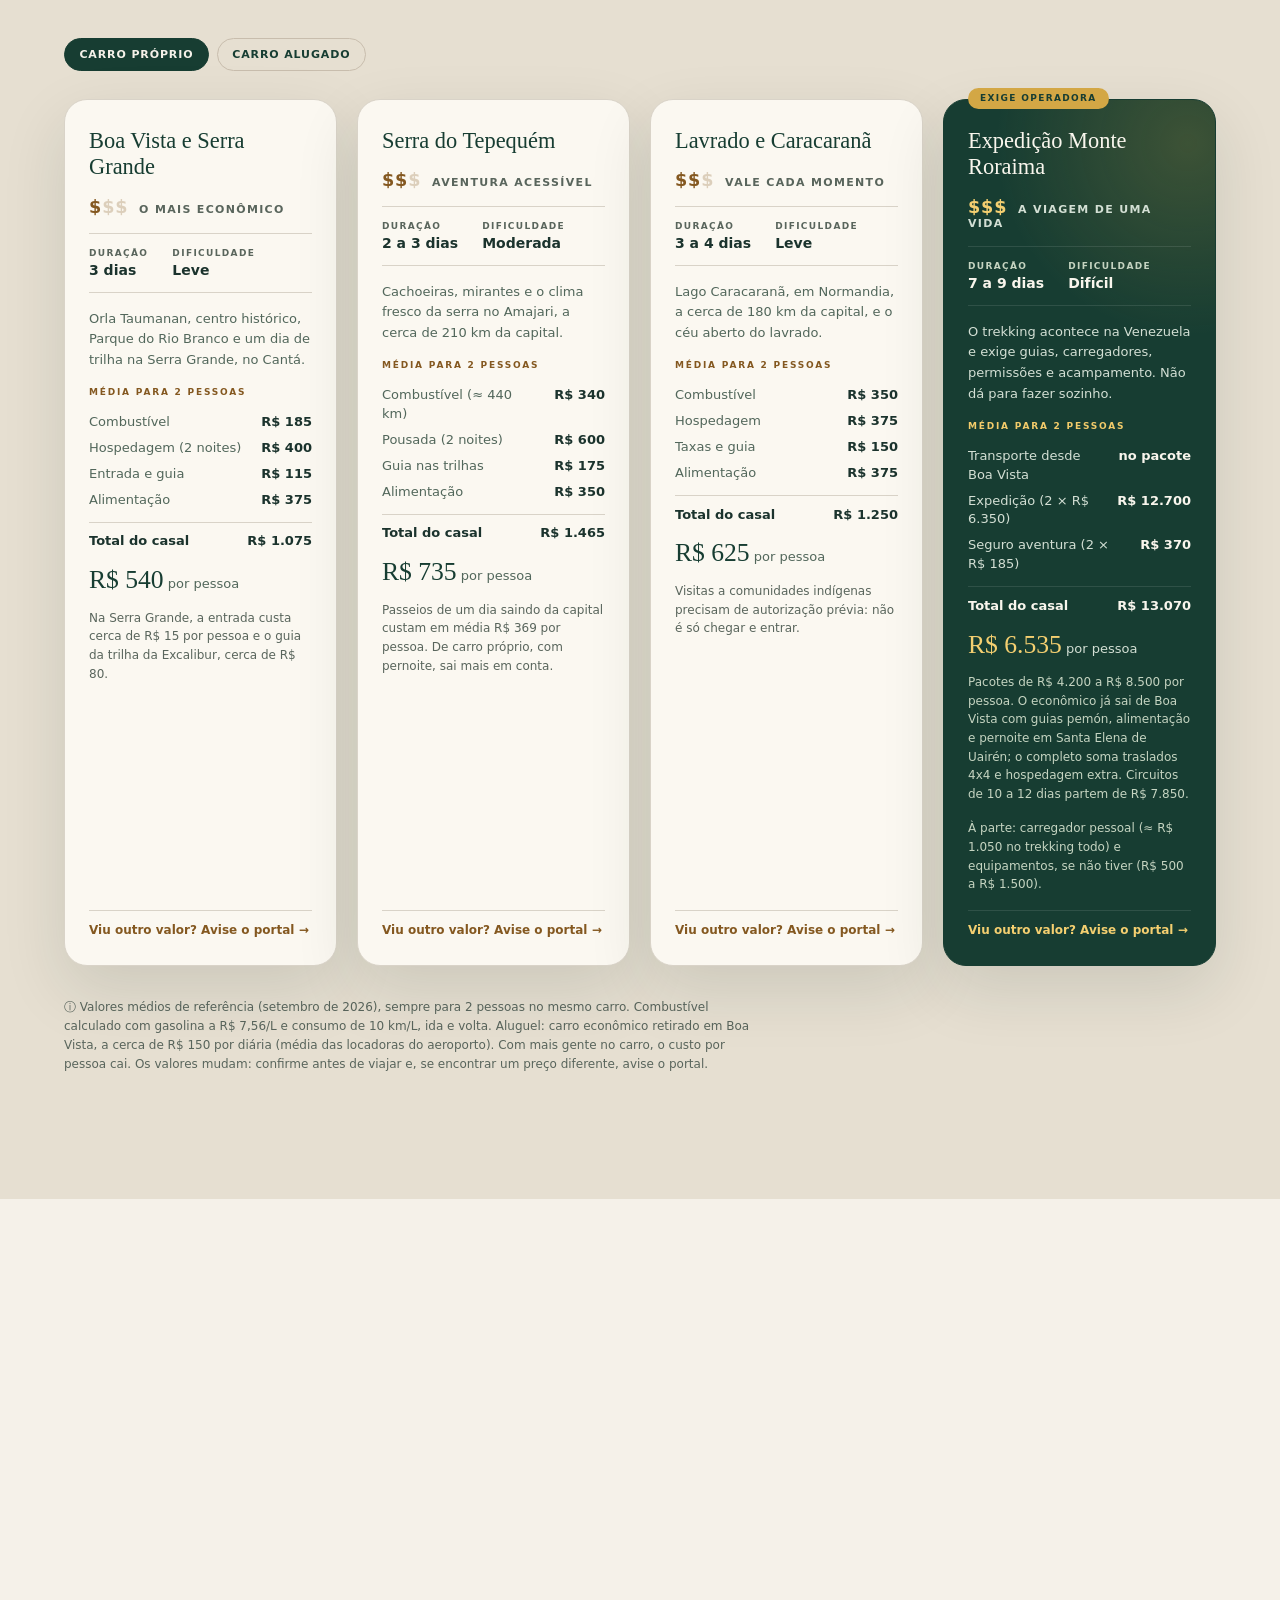
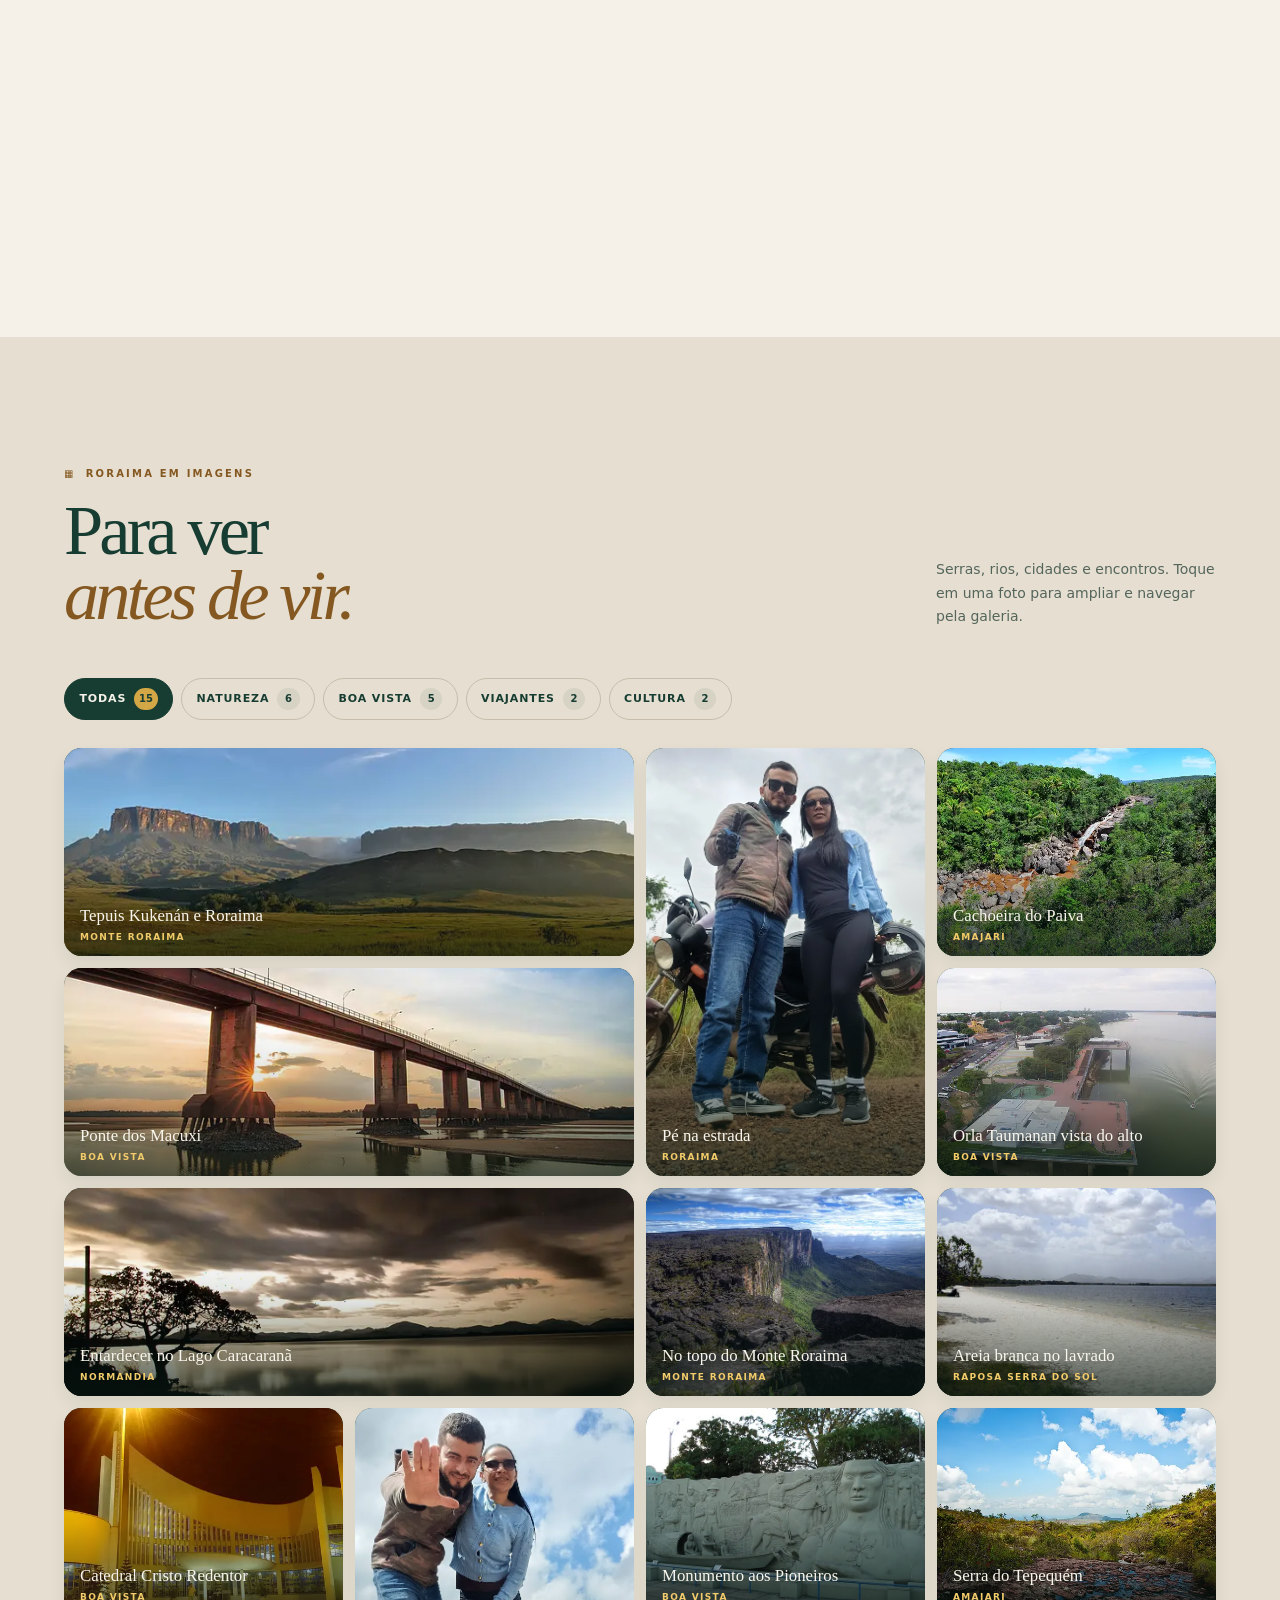
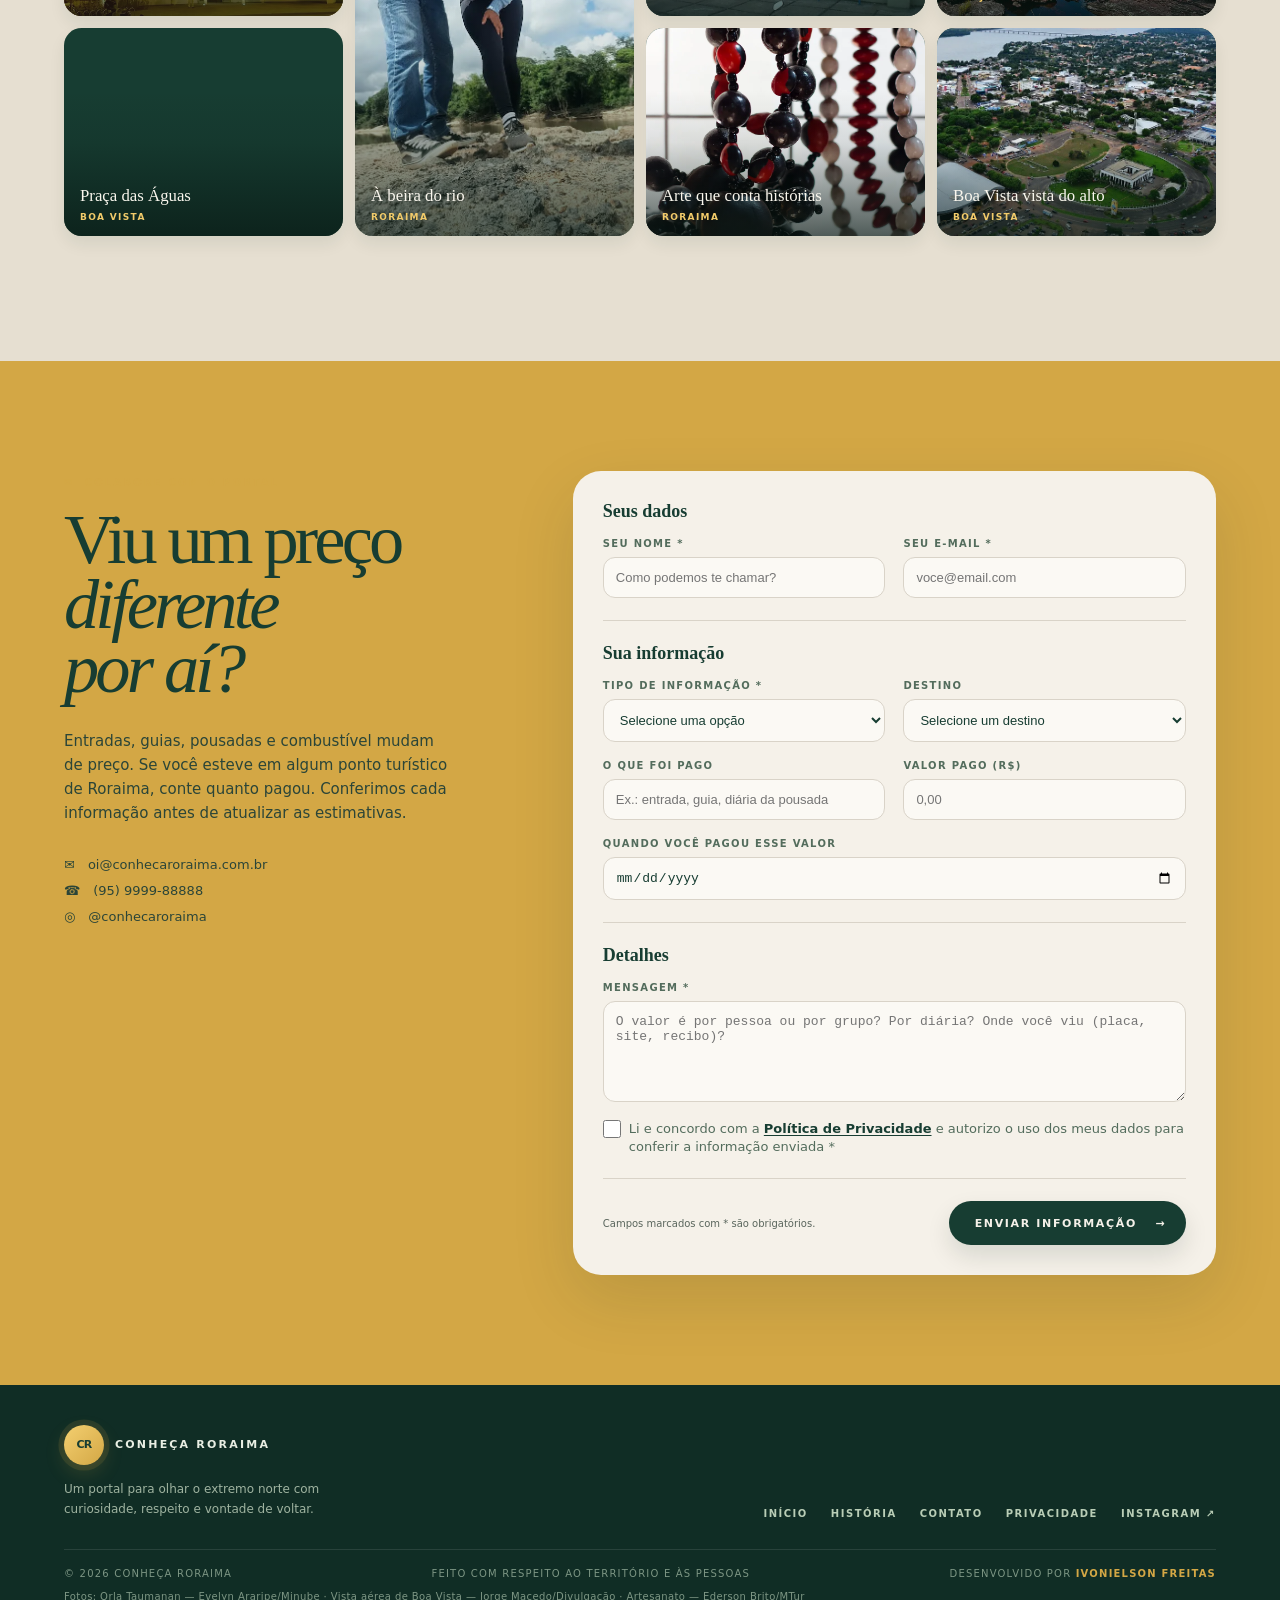
==== commit 895130dc: "Refactor code structure for improved readability and maintainability" ====
--- a/index.html
+++ b/index.html
@@ -43,7 +43,7 @@
 <body>
     <header class="site-header">
         <div class="container header-inner">
-            <a class="brand" href="#inicio"><span class="brand-mark">CR</span> <span>CONHEÇA<br>RORAIMA</span></a>
+            <a class="brand" href="#top"><span class="brand-mark">CR</span> <span>CONHEÇA<br>RORAIMA</span></a>
             <button class="menu-toggle" type="button" aria-expanded="false" aria-controls="main-nav" aria-label="Abrir menu"><span></span><span></span><span></span></button>
             <nav class="main-nav" id="main-nav" aria-label="Navegação principal">
                 <ul>
@@ -78,7 +78,7 @@
         </div>
     </header>
 
-    <main id="inicio">
+    <main>
         <section class="hero hero-noise">
             <div class="container hero-grid">
                 <header class="hero-copy reveal">
@@ -212,11 +212,68 @@
                     <p>Festas, celebrações e temporadas que movimentam Roraima. A lista se atualiza sozinha conforme a data de hoje.</p>
                 </header>
                 <ol class="agenda-grid" id="agenda-list">
-                    <!-- preenchido pelo JavaScript a partir de assets/data/eventos.json -->
+                    <li class="agenda-card" data-inicio="04-19" data-fim="04-19" data-imagem="assets/img/artesanato-roraima.webp" data-imagem-alt="Colares de sementes e contas do artesanato regional de Roraima">
+                        <time class="agenda-date" datetime="04-19"><strong>19</strong><span>abr</span></time>
+                        <div class="agenda-body">
+                            <p class="agenda-meta"><span class="agenda-tag">CULTURA</span><span>Todo o estado</span></p>
+                            <h3>Dia dos Povos Indígenas</h3>
+                            <p class="agenda-description">Feiras de artesanato, rodas de conversa e apresentações celebram os povos originários que fazem de Roraima um território de muitas vozes.</p>
+                            <p class="agenda-period">19 de abril</p>
+                        </div>
+                        <p class="agenda-countdown"></p>
+                    </li>
+                    <li class="agenda-card" data-inicio="06-01" data-fim="06-30" data-imagem="assets/img/orla-taumanan-boa-vista.webp" data-imagem-alt="Orla Taumanan, às margens do Rio Branco, em Boa Vista">
+                        <time class="agenda-date" datetime="06-01"><strong>01</strong><span>jun</span></time>
+                        <div class="agenda-body">
+                            <p class="agenda-meta"><span class="agenda-tag">FESTA</span><span>Boa Vista</span></p>
+                            <h3>Boa Vista Junina</h3>
+                            <p class="agenda-description">O grande arraial da capital reúne quadrilhas, comidas típicas e shows em noites de festa ao longo de junho.</p>
+                            <p class="agenda-period">De 1 de junho a 30 de junho (data aproximada)</p>
+                        </div>
+                        <p class="agenda-countdown"></p>
+                    </li>
+                    <li class="agenda-card" data-inicio="07-09" data-fim="07-09" data-imagem="assets/img/orla-taumanan-boa-vista.webp" data-imagem-alt="Orla Taumanan, às margens do Rio Branco, em Boa Vista">
+                        <time class="agenda-date" datetime="07-09"><strong>09</strong><span>jul</span></time>
+                        <div class="agenda-body">
+                            <p class="agenda-meta"><span class="agenda-tag">CELEBRAÇÃO</span><span>Boa Vista</span></p>
+                            <h3>Aniversário de Boa Vista</h3>
+                            <p class="agenda-description">A capital comemora sua fundação com programação cultural, feiras e shows abertos ao público.</p>
+                            <p class="agenda-period">9 de julho</p>
+                        </div>
+                        <p class="agenda-countdown"></p>
+                    </li>
+                    <li class="agenda-card" data-inicio="10-05" data-fim="10-05" data-imagem="assets/img/monte-roraima-aereo.webp" data-imagem-alt="Vista aérea do Monte Roraima entre nuvens">
+                        <time class="agenda-date" datetime="10-05"><strong>05</strong><span>out</span></time>
+                        <div class="agenda-body">
+                            <p class="agenda-meta"><span class="agenda-tag">CELEBRAÇÃO</span><span>Todo o estado</span></p>
+                            <h3>Aniversário do Estado de Roraima</h3>
+                            <p class="agenda-description">Data em que Roraima se tornou estado, com a Constituição de 1988. Eventos cívicos e culturais tomam as cidades.</p>
+                            <p class="agenda-period">5 de outubro</p>
+                        </div>
+                        <p class="agenda-countdown"></p>
+                    </li>
+                    <li class="agenda-card" data-inicio="12-01" data-fim="03-31" data-imagem="assets/img/trilha-monte-roraima.webp" data-imagem-alt="Paisagem natural de Roraima">
+                        <time class="agenda-date" datetime="12-01"><strong>01</strong><span>dez</span></time>
+                        <div class="agenda-body">
+                            <p class="agenda-meta"><span class="agenda-tag">NATUREZA</span><span>Rio Branco e afluentes</span></p>
+                            <h3>Temporada de praias de rio</h3>
+                            <p class="agenda-description">Na estação seca, o nível dos rios baixa e surgem praias de areia branca, perfeitas para banho, pesca e fim de tarde.</p>
+                            <p class="agenda-period">De 1 de dezembro a 31 de março (data aproximada)</p>
+                        </div>
+                        <p class="agenda-countdown"></p>
+                    </li>
+                    <li class="agenda-card" data-inicio="12-01" data-fim="12-25" data-imagem="assets/img/orla-taumanan-boa-vista.webp" data-imagem-alt="Orla Taumanan, às margens do Rio Branco, em Boa Vista">
+                        <time class="agenda-date" datetime="12-01"><strong>01</strong><span>dez</span></time>
+                        <div class="agenda-body">
+                            <p class="agenda-meta"><span class="agenda-tag">FESTA</span><span>Boa Vista</span></p>
+                            <h3>Natal iluminado</h3>
+                            <p class="agenda-description">Praças e avenidas da capital ganham luzes e decoração natalina, com programação para toda a família.</p>
+                            <p class="agenda-period">De 1 de dezembro a 25 de dezembro (data aproximada)</p>
+                        </div>
+                        <p class="agenda-countdown"></p>
+                    </li>
                 </ol>
                 <button class="agenda-toggle" id="agenda-toggle" type="button" aria-expanded="false" aria-controls="agenda-list" hidden>Ver agenda completa <span aria-hidden="true">↓</span></button>
-                <noscript><p class="data-message">Ative o JavaScript para ver os próximos eventos.</p></noscript>
-                <p class="data-message" id="agenda-error" hidden>Não foi possível carregar a agenda agora. Tente recarregar a página.</p>
                 <p class="agenda-note"><span aria-hidden="true">ⓘ</span> Eventos marcados como “data aproximada” mudam de ano para ano. Confirme a programação oficial antes de viajar.</p>
             </div>
         </section>
@@ -261,12 +318,288 @@
                         <input id="municipality-search" type="search" placeholder="Busque um município" maxlength="40">
                     </search>
                 </header>
-                <div class="filter-bar" id="region-filters" role="group" aria-label="Filtrar municípios por região"></div>
-                <noscript><p class="data-message">Ative o JavaScript para ver os 15 municípios de Roraima.</p></noscript>
-                <p class="data-message" id="municipality-error" hidden>Não foi possível carregar os municípios agora. Tente recarregar a página.</p>
+                <div class="filter-bar" id="region-filters" role="group" aria-label="Filtrar municípios por região">
+                    <button class="filter-chip" type="button" data-region="Todas" aria-pressed="true">Todas<span class="filter-count" aria-label="15 municípios">15</span></button>
+                    <button class="filter-chip" type="button" data-region="Capital" aria-pressed="false">Capital<span class="filter-count" aria-label="1 municípios">1</span></button>
+                    <button class="filter-chip" type="button" data-region="Norte" aria-pressed="false">Norte<span class="filter-count" aria-label="4 municípios">4</span></button>
+                    <button class="filter-chip" type="button" data-region="Leste" aria-pressed="false">Leste<span class="filter-count" aria-label="1 municípios">1</span></button>
+                    <button class="filter-chip" type="button" data-region="Centro" aria-pressed="false">Centro<span class="filter-count" aria-label="2 municípios">2</span></button>
+                    <button class="filter-chip" type="button" data-region="Oeste" aria-pressed="false">Oeste<span class="filter-count" aria-label="1 municípios">1</span></button>
+                    <button class="filter-chip" type="button" data-region="Centro-Sul" aria-pressed="false">Centro-Sul<span class="filter-count" aria-label="2 municípios">2</span></button>
+                    <button class="filter-chip" type="button" data-region="Sul" aria-pressed="false">Sul<span class="filter-count" aria-label="4 municípios">4</span></button>
+                </div>
                 <div class="municipality-slider">
                 <ul class="municipality-grid" id="municipality-grid" aria-label="Municípios de Roraima">
-                    <!-- preenchido pelo JavaScript a partir de assets/data/municipios.json -->
+                    <li data-id="boa-vista" data-region="Capital">
+                        <article>
+                            <div class="municipality-tags"><span>URBANO</span><small>Capital</small></div>
+                            <h3>Boa Vista</h3>
+                            <p>Orla Taumanan · centro histórico</p>
+                            <div class="municipality-details" hidden>
+                                <p class="municipality-distance">Capital do estado</p>
+                                <p class="municipality-description">Única capital brasileira totalmente ao norte da Linha do Equador, Boa Vista foi planejada em formato de leque às margens do Rio Branco. Tem ruas largas, praças arborizadas e um pôr do sol famoso na orla.</p>
+                                <ul class="municipality-activities">
+                                <li>Caminhar pela Orla Taumanan no fim da tarde</li>
+                                <li>Conhecer a Praça do Centro Cívico e o Monumento aos Pioneiros</li>
+                                <li>Passear pelo Parque Anauá</li>
+                                <li>Provar a culinária regional nas feiras da cidade</li>
+                                </ul>
+                            </div>
+                            <button class="municipality-more" type="button" aria-haspopup="dialog">Saiba mais<span class="sr-only"> sobre Boa Vista</span> <span aria-hidden="true">→</span></button>
+                        </article>
+                    </li>
+                    <li data-id="pacaraima" data-region="Norte">
+                        <article>
+                            <div class="municipality-tags"><span>AVENTURA</span><small>Norte</small></div>
+                            <h3>Pacaraima</h3>
+                            <p>Monte Roraima · fronteira</p>
+                            <div class="municipality-details" hidden>
+                                <p class="municipality-distance">≈ 215 km de Boa Vista</p>
+                                <p class="municipality-description">Na fronteira com a Venezuela, Pacaraima fica no alto da serra e tem clima mais ameno que o resto do estado. É o ponto de partida brasileiro para quem sonha com o Monte Roraima.</p>
+                                <ul class="municipality-activities">
+                                <li>Organizar a expedição ao Monte Roraima</li>
+                                <li>Visitar o Marco BV-8, na divisa com a Venezuela</li>
+                                <li>Aproveitar o clima fresco da serra</li>
+                                <li>Conhecer comunidades indígenas da região</li>
+                                </ul>
+                            </div>
+                            <button class="municipality-more" type="button" aria-haspopup="dialog">Saiba mais<span class="sr-only"> sobre Pacaraima</span> <span aria-hidden="true">→</span></button>
+                        </article>
+                    </li>
+                    <li data-id="uiramuta" data-region="Norte">
+                        <article>
+                            <div class="municipality-tags"><span>NATUREZA</span><small>Norte</small></div>
+                            <h3>Uiramutã</h3>
+                            <p>Cachoeiras · serras · Makunaima</p>
+                            <div class="municipality-details" hidden>
+                                <p class="municipality-distance">≈ 300 km de Boa Vista</p>
+                                <p class="municipality-description">No coração da Terra Indígena Raposa Serra do Sol, Uiramutã é terra de serras, cachoeiras e da tradição de Makunaima. Lá está o Monte Caburaí, ponto mais ao norte do Brasil.</p>
+                                <ul class="municipality-activities">
+                                <li>Banhar-se nas cachoeiras da região</li>
+                                <li>Contemplar as serras e o lavrado</li>
+                                <li>Conhecer a cultura dos povos Macuxi e Ingarikó</li>
+                                <li>Ver de perto o extremo norte do país</li>
+                                </ul>
+                            </div>
+                            <button class="municipality-more" type="button" aria-haspopup="dialog">Saiba mais<span class="sr-only"> sobre Uiramutã</span> <span aria-hidden="true">→</span></button>
+                        </article>
+                    </li>
+                    <li data-id="amajari" data-region="Norte">
+                        <article>
+                            <div class="municipality-tags"><span>NATUREZA</span><small>Norte</small></div>
+                            <h3>Amajari</h3>
+                            <p>Serra do Tepequém · Maracá</p>
+                            <div class="municipality-details" hidden>
+                                <p class="municipality-distance">≈ 160 km de Boa Vista</p>
+                                <p class="municipality-description">Amajari abriga a Serra do Tepequém, antiga área de garimpo que virou refúgio de trilhas e cachoeiras, e a Estação Ecológica de Maracá, uma das áreas protegidas mais importantes do estado.</p>
+                                <ul class="municipality-activities">
+                                <li>Subir a Serra do Tepequém</li>
+                                <li>Banhar-se na Cachoeira do Paiva</li>
+                                <li>Fazer trilhas pelos mirantes da serra</li>
+                                <li>Observar a fauna perto de Maracá</li>
+                                </ul>
+                            </div>
+                            <button class="municipality-more" type="button" aria-haspopup="dialog">Saiba mais<span class="sr-only"> sobre Amajari</span> <span aria-hidden="true">→</span></button>
+                        </article>
+                    </li>
+                    <li data-id="normandia" data-region="Norte">
+                        <article>
+                            <div class="municipality-tags"><span>LAGOS</span><small>Norte</small></div>
+                            <h3>Normandia</h3>
+                            <p>Lago Caracaranã · fronteira</p>
+                            <div class="municipality-details" hidden>
+                                <p class="municipality-distance">≈ 185 km de Boa Vista</p>
+                                <p class="municipality-description">Na fronteira com a Guiana, Normandia é famosa pelo Lago Caracaranã, de águas claras e areia branca cercado pelo lavrado. Um dos cartões-postais do norte de Roraima.</p>
+                                <ul class="municipality-activities">
+                                <li>Passar o dia no Lago Caracaranã</li>
+                                <li>Acampar sob o céu aberto do lavrado</li>
+                                <li>Conhecer comunidades indígenas da região</li>
+                                <li>Fotografar o pôr do sol na fronteira</li>
+                                </ul>
+                            </div>
+                            <button class="municipality-more" type="button" aria-haspopup="dialog">Saiba mais<span class="sr-only"> sobre Normandia</span> <span aria-hidden="true">→</span></button>
+                        </article>
+                    </li>
+                    <li data-id="bonfim" data-region="Leste">
+                        <article>
+                            <div class="municipality-tags"><span>FRONTEIRA</span><small>Leste</small></div>
+                            <h3>Bonfim</h3>
+                            <p>Rio Tacutu · Guiana</p>
+                            <div class="municipality-details" hidden>
+                                <p class="municipality-distance">≈ 125 km de Boa Vista</p>
+                                <p class="municipality-description">Bonfim fica às margens do Rio Tacutu, ligado por ponte à cidade de Lethem, na Guiana. É um lugar de encontro entre o português, o inglês e as línguas indígenas.</p>
+                                <ul class="municipality-activities">
+                                <li>Cruzar a ponte sobre o Rio Tacutu até a Guiana</li>
+                                <li>Fazer compras em Lethem</li>
+                                <li>Curtir as praias do Rio Tacutu</li>
+                                <li>Explorar o lavrado e as serras próximas</li>
+                                </ul>
+                            </div>
+                            <button class="municipality-more" type="button" aria-haspopup="dialog">Saiba mais<span class="sr-only"> sobre Bonfim</span> <span aria-hidden="true">→</span></button>
+                        </article>
+                    </li>
+                    <li data-id="canta" data-region="Centro">
+                        <article>
+                            <div class="municipality-tags"><span>TRILHAS</span><small>Centro</small></div>
+                            <h3>Cantá</h3>
+                            <p>Serra Grande · balneários</p>
+                            <div class="municipality-details" hidden>
+                                <p class="municipality-distance">≈ 35 km de Boa Vista</p>
+                                <p class="municipality-description">Vizinho da capital, do outro lado do Rio Branco, Cantá é a escapada perfeita de fim de semana, com a Serra Grande, balneários e sítios de agricultura familiar.</p>
+                                <ul class="municipality-activities">
+                                <li>Fazer a trilha da Serra Grande</li>
+                                <li>Aproveitar os balneários e igarapés</li>
+                                <li>Comprar produtos direto dos agricultores</li>
+                                <li>Atravessar a Ponte dos Macuxi com vista para o rio</li>
+                                </ul>
+                            </div>
+                            <button class="municipality-more" type="button" aria-haspopup="dialog">Saiba mais<span class="sr-only"> sobre Cantá</span> <span aria-hidden="true">→</span></button>
+                        </article>
+                    </li>
+                    <li data-id="alto-alegre" data-region="Oeste">
+                        <article>
+                            <div class="municipality-tags"><span>CULTURA</span><small>Oeste</small></div>
+                            <h3>Alto Alegre</h3>
+                            <p>Taiano · igarapés</p>
+                            <div class="municipality-details" hidden>
+                                <p class="municipality-distance">≈ 90 km de Boa Vista</p>
+                                <p class="municipality-description">Alto Alegre reúne vilas do interior, como o Taiano, igarapés de água fria e parte da Terra Indígena Yanomami. Um município de ritmo tranquilo e forte vida comunitária.</p>
+                                <ul class="municipality-activities">
+                                <li>Conhecer a Vila do Taiano</li>
+                                <li>Refrescar-se nos igarapés da região</li>
+                                <li>Participar das festas tradicionais da cidade</li>
+                                <li>Provar a produção da agricultura familiar</li>
+                                </ul>
+                            </div>
+                            <button class="municipality-more" type="button" aria-haspopup="dialog">Saiba mais<span class="sr-only"> sobre Alto Alegre</span> <span aria-hidden="true">→</span></button>
+                        </article>
+                    </li>
+                    <li data-id="mucajai" data-region="Centro">
+                        <article>
+                            <div class="municipality-tags"><span>RIOS</span><small>Centro</small></div>
+                            <h3>Mucajaí</h3>
+                            <p>Rio Mucajaí · praias de rio</p>
+                            <div class="municipality-details" hidden>
+                                <p class="municipality-distance">≈ 55 km de Boa Vista</p>
+                                <p class="municipality-description">Cortado pelo rio que lhe dá nome, Mucajaí fica na BR-174 e é conhecido pelas praias de rio que surgem no verão, atraindo famílias de todo o estado.</p>
+                                <ul class="municipality-activities">
+                                <li>Curtir as praias do Rio Mucajaí no verão</li>
+                                <li>Pescar com guias locais</li>
+                                <li>Parar para comer na beira da BR-174</li>
+                                <li>Visitar balneários e igarapés</li>
+                                </ul>
+                            </div>
+                            <button class="municipality-more" type="button" aria-haspopup="dialog">Saiba mais<span class="sr-only"> sobre Mucajaí</span> <span aria-hidden="true">→</span></button>
+                        </article>
+                    </li>
+                    <li data-id="iracema" data-region="Centro-Sul">
+                        <article>
+                            <div class="municipality-tags"><span>RIOS</span><small>Centro-Sul</small></div>
+                            <h3>Iracema</h3>
+                            <p>Igarapés · BR-174</p>
+                            <div class="municipality-details" hidden>
+                                <p class="municipality-distance">≈ 100 km de Boa Vista</p>
+                                <p class="municipality-description">Pequena e acolhedora, Iracema é parada tradicional para quem percorre a BR-174. Tem igarapés, áreas de pesca e o jeito calmo das cidades do interior.</p>
+                                <ul class="municipality-activities">
+                                <li>Banhar-se nos igarapés da região</li>
+                                <li>Pescar nos rios próximos</li>
+                                <li>Fazer uma pausa na viagem pela BR-174</li>
+                                <li>Conhecer a produção rural do município</li>
+                                </ul>
+                            </div>
+                            <button class="municipality-more" type="button" aria-haspopup="dialog">Saiba mais<span class="sr-only"> sobre Iracema</span> <span aria-hidden="true">→</span></button>
+                        </article>
+                    </li>
+                    <li data-id="caracarai" data-region="Centro-Sul">
+                        <article>
+                            <div class="municipality-tags"><span>RIOS</span><small>Centro-Sul</small></div>
+                            <h3>Caracaraí</h3>
+                            <p>Rio Branco · pesca · floresta</p>
+                            <div class="municipality-details" hidden>
+                                <p class="municipality-distance">≈ 140 km de Boa Vista</p>
+                                <p class="municipality-description">Cidade-porto do Rio Branco, Caracaraí é a porta para a floresta amazônica em Roraima. Abriga o Parque Nacional do Viruá e as corredeiras do Bem-Querer.</p>
+                                <ul class="municipality-activities">
+                                <li>Ver as Corredeiras do Bem-Querer</li>
+                                <li>Explorar o Parque Nacional do Viruá</li>
+                                <li>Fazer pesca esportiva no Rio Branco</li>
+                                <li>Passear de barco pelo porto da cidade</li>
+                                </ul>
+                            </div>
+                            <button class="municipality-more" type="button" aria-haspopup="dialog">Saiba mais<span class="sr-only"> sobre Caracaraí</span> <span aria-hidden="true">→</span></button>
+                        </article>
+                    </li>
+                    <li data-id="rorainopolis" data-region="Sul">
+                        <article>
+                            <div class="municipality-tags"><span>FLORESTA</span><small>Sul</small></div>
+                            <h3>Rorainópolis</h3>
+                            <p>Portal da Amazônia · BR-174</p>
+                            <div class="municipality-details" hidden>
+                                <p class="municipality-distance">≈ 290 km de Boa Vista</p>
+                                <p class="municipality-description">Primeira grande cidade para quem chega de Manaus pela BR-174, Rorainópolis é o portal da Amazônia em Roraima, cercada de floresta e comunidades ribeirinhas.</p>
+                                <ul class="municipality-activities">
+                                <li>Conhecer comunidades ribeirinhas do baixo Rio Branco</li>
+                                <li>Explorar trilhas na floresta</li>
+                                <li>Provar peixes da culinária amazônica</li>
+                                <li>Usar a cidade como base para o sul do estado</li>
+                                </ul>
+                            </div>
+                            <button class="municipality-more" type="button" aria-haspopup="dialog">Saiba mais<span class="sr-only"> sobre Rorainópolis</span> <span aria-hidden="true">→</span></button>
+                        </article>
+                    </li>
+                    <li data-id="sao-luiz" data-region="Sul">
+                        <article>
+                            <div class="municipality-tags"><span>FLORESTA</span><small>Sul</small></div>
+                            <h3>São Luiz</h3>
+                            <p>Rio Anauá · Perimetral Norte</p>
+                            <div class="municipality-details" hidden>
+                                <p class="municipality-distance">≈ 305 km de Boa Vista</p>
+                                <p class="municipality-description">Também chamado de São Luiz do Anauá, o município fica às margens do Rio Anauá, na região da Perimetral Norte, com paisagens de floresta e produção agrícola.</p>
+                                <ul class="municipality-activities">
+                                <li>Passear às margens do Rio Anauá</li>
+                                <li>Conhecer a produção rural da região</li>
+                                <li>Banhar-se nos igarapés</li>
+                                <li>Seguir viagem pela Perimetral Norte (BR-210)</li>
+                                </ul>
+                            </div>
+                            <button class="municipality-more" type="button" aria-haspopup="dialog">Saiba mais<span class="sr-only"> sobre São Luiz</span> <span aria-hidden="true">→</span></button>
+                        </article>
+                    </li>
+                    <li data-id="sao-joao-da-baliza" data-region="Sul">
+                        <article>
+                            <div class="municipality-tags"><span>FLORESTA</span><small>Sul</small></div>
+                            <h3>São João da Baliza</h3>
+                            <p>Cachoeiras · agricultura</p>
+                            <div class="municipality-details" hidden>
+                                <p class="municipality-distance">≈ 330 km de Boa Vista</p>
+                                <p class="municipality-description">Na BR-210, São João da Baliza é um município de floresta, cachoeiras e agricultura familiar, com festas populares que reúnem moradores de todo o sul do estado.</p>
+                                <ul class="municipality-activities">
+                                <li>Visitar cachoeiras e igarapés da região</li>
+                                <li>Participar das festas populares</li>
+                                <li>Conhecer sítios de agricultura familiar</li>
+                                <li>Explorar a floresta do sul de Roraima</li>
+                                </ul>
+                            </div>
+                            <button class="municipality-more" type="button" aria-haspopup="dialog">Saiba mais<span class="sr-only"> sobre São João da Baliza</span> <span aria-hidden="true">→</span></button>
+                        </article>
+                    </li>
+                    <li data-id="caroebe" data-region="Sul">
+                        <article>
+                            <div class="municipality-tags"><span>FESTAS</span><small>Sul</small></div>
+                            <h3>Caroebe</h3>
+                            <p>Festa da Banana · cachoeiras</p>
+                            <div class="municipality-details" hidden>
+                                <p class="municipality-distance">≈ 360 km de Boa Vista</p>
+                                <p class="municipality-description">No extremo sudeste de Roraima, Caroebe é grande produtor de banana e celebra isso na tradicional Festa da Banana. Tem cachoeiras e muita floresta ao redor.</p>
+                                <ul class="municipality-activities">
+                                <li>Participar da Festa da Banana</li>
+                                <li>Banhar-se nas cachoeiras do município</li>
+                                <li>Provar doces e pratos feitos com banana</li>
+                                <li>Conhecer o extremo sul do estado</li>
+                                </ul>
+                            </div>
+                            <button class="municipality-more" type="button" aria-haspopup="dialog">Saiba mais<span class="sr-only"> sobre Caroebe</span> <span aria-hidden="true">→</span></button>
+                        </article>
+                    </li>
                 </ul>
                 <div class="slider-controls">
                     <button class="slider-button" type="button" data-slide="-1" aria-controls="municipality-grid" aria-label="Municípios anteriores">←</button>
@@ -286,7 +619,96 @@
                             </tr>
                         </thead>
                         <tbody>
-                            <!-- preenchido pelo JavaScript (ordem alfabética) -->
+                            <tr>
+                                <th scope="row">Alto Alegre</th>
+                                <td>Oeste</td>
+                                <td>≈ 90 km</td>
+                                <td>Vila do Taiano e igarapés</td>
+                            </tr>
+                            <tr>
+                                <th scope="row">Amajari</th>
+                                <td>Norte</td>
+                                <td>≈ 160 km</td>
+                                <td>Serra do Tepequém e Maracá</td>
+                            </tr>
+                            <tr>
+                                <th scope="row">Boa Vista</th>
+                                <td>Capital</td>
+                                <td>—</td>
+                                <td>Orla Taumanan</td>
+                            </tr>
+                            <tr>
+                                <th scope="row">Bonfim</th>
+                                <td>Leste</td>
+                                <td>≈ 125 km</td>
+                                <td>Fronteira com a Guiana</td>
+                            </tr>
+                            <tr>
+                                <th scope="row">Cantá</th>
+                                <td>Centro</td>
+                                <td>≈ 35 km</td>
+                                <td>Trilhas da Serra Grande</td>
+                            </tr>
+                            <tr>
+                                <th scope="row">Caracaraí</th>
+                                <td>Centro-Sul</td>
+                                <td>≈ 140 km</td>
+                                <td>Rio Branco e pesca esportiva</td>
+                            </tr>
+                            <tr>
+                                <th scope="row">Caroebe</th>
+                                <td>Sul</td>
+                                <td>≈ 360 km</td>
+                                <td>Festa da Banana</td>
+                            </tr>
+                            <tr>
+                                <th scope="row">Iracema</th>
+                                <td>Centro-Sul</td>
+                                <td>≈ 100 km</td>
+                                <td>Igarapés e pesca</td>
+                            </tr>
+                            <tr>
+                                <th scope="row">Mucajaí</th>
+                                <td>Centro</td>
+                                <td>≈ 55 km</td>
+                                <td>Praias do Rio Mucajaí</td>
+                            </tr>
+                            <tr>
+                                <th scope="row">Normandia</th>
+                                <td>Norte</td>
+                                <td>≈ 185 km</td>
+                                <td>Lago Caracaranã</td>
+                            </tr>
+                            <tr>
+                                <th scope="row">Pacaraima</th>
+                                <td>Norte</td>
+                                <td>≈ 215 km</td>
+                                <td>Acesso ao Monte Roraima</td>
+                            </tr>
+                            <tr>
+                                <th scope="row">Rorainópolis</th>
+                                <td>Sul</td>
+                                <td>≈ 290 km</td>
+                                <td>Portal da Amazônia</td>
+                            </tr>
+                            <tr>
+                                <th scope="row">São João da Baliza</th>
+                                <td>Sul</td>
+                                <td>≈ 330 km</td>
+                                <td>Cachoeiras e agricultura familiar</td>
+                            </tr>
+                            <tr>
+                                <th scope="row">São Luiz</th>
+                                <td>Sul</td>
+                                <td>≈ 305 km</td>
+                                <td>Rio Anauá</td>
+                            </tr>
+                            <tr>
+                                <th scope="row">Uiramutã</th>
+                                <td>Norte</td>
+                                <td>≈ 300 km</td>
+                                <td>Cachoeiras e serras</td>
+                            </tr>
                         </tbody>
                     </table>
                 </div>
@@ -446,13 +868,44 @@
                     <p>Viajantes de todo o Brasil contam o que encontraram por aqui.</p>
                 </header>
             </div>
-            <div class="container">
-                <noscript><p class="data-message">Ative o JavaScript para ler os depoimentos.</p></noscript>
-                <p class="data-message" id="testimonials-error" hidden>Não foi possível carregar os depoimentos agora. Tente recarregar a página.</p>
-            </div>
             <div class="testimonials-viewport">
                 <ul class="testimonials-track" id="testimonials-track">
-                    <!-- preenchido pelo JavaScript a partir de assets/data/depoimentos.json -->
+                    <li>
+                        <figure class="testimonial-card">
+                            <blockquote><p>Subir o Monte Roraima foi a viagem da minha vida. Acordar acima das nuvens, no topo de um tepui, é algo que não sai da memória.</p></blockquote>
+                            <figcaption><span class="testimonial-avatar" data-gender="female" aria-hidden="true">MA</span><span><strong>Mariana Albuquerque</strong><small>Recife, PE</small></span></figcaption>
+                        </figure>
+                    </li>
+                    <li>
+                        <figure class="testimonial-card">
+                            <blockquote><p>Boa Vista me surpreendeu: cidade tranquila, pôr do sol lindo na Orla Taumanan e uma culinária que eu não conhecia.</p></blockquote>
+                            <figcaption><span class="testimonial-avatar" data-gender="male" aria-hidden="true">RM</span><span><strong>Rafael Monteiro</strong><small>Curitiba, PR</small></span></figcaption>
+                        </figure>
+                    </li>
+                    <li>
+                        <figure class="testimonial-card">
+                            <blockquote><p>O Lago Caracaranã parece cenário de filme. Água clara, areia branca e aquele céu enorme do lavrado.</p></blockquote>
+                            <figcaption><span class="testimonial-avatar" data-gender="female" aria-hidden="true">LC</span><span><strong>Luana Costa</strong><small>Manaus, AM</small></span></figcaption>
+                        </figure>
+                    </li>
+                    <li>
+                        <figure class="testimonial-card">
+                            <blockquote><p>Aprendi muito com as comunidades indígenas. Conhecer Roraima é, antes de tudo, aprender a escutar.</p></blockquote>
+                            <figcaption><span class="testimonial-avatar" data-gender="male" aria-hidden="true">TN</span><span><strong>Thiago Nascimento</strong><small>São Paulo, SP</small></span></figcaption>
+                        </figure>
+                    </li>
+                    <li>
+                        <figure class="testimonial-card">
+                            <blockquote><p>A Serra do Tepequém tem cachoeiras incríveis e um friozinho gostoso à noite. Já quero voltar com a família.</p></blockquote>
+                            <figcaption><span class="testimonial-avatar" data-gender="female" aria-hidden="true">CF</span><span><strong>Camila Ferreira</strong><small>Belo Horizonte, MG</small></span></figcaption>
+                        </figure>
+                    </li>
+                    <li>
+                        <figure class="testimonial-card">
+                            <blockquote><p>Atravessar para Lethem pela ponte de Bonfim foi uma experiência única: três culturas em um só dia.</p></blockquote>
+                            <figcaption><span class="testimonial-avatar" data-gender="male" aria-hidden="true">DR</span><span><strong>Diego Ribeiro</strong><small>Porto Alegre, RS</small></span></figcaption>
+                        </figure>
+                    </li>
                 </ul>
             </div>
         </section>
@@ -465,12 +918,60 @@
                         <h2 id="gallery-title">Para ver<br><em>antes de vir.</em></h2></hgroup>
                     <p>Serras, rios, cidades e encontros. Toque em uma foto para ampliar e navegar pela galeria.</p>
                 </header>
-                <div class="filter-bar" id="gallery-filters" role="group" aria-label="Filtrar fotos por tema"></div>
+                <div class="filter-bar" id="gallery-filters" role="group" aria-label="Filtrar fotos por tema">
+                    <button class="filter-chip" type="button" data-category="Todas" aria-pressed="true">Todas<span class="filter-count" aria-label="15 fotos">15</span></button>
+                    <button class="filter-chip" type="button" data-category="Natureza" aria-pressed="false">Natureza<span class="filter-count" aria-label="6 fotos">6</span></button>
+                    <button class="filter-chip" type="button" data-category="Boa Vista" aria-pressed="false">Boa Vista<span class="filter-count" aria-label="5 fotos">5</span></button>
+                    <button class="filter-chip" type="button" data-category="Viajantes" aria-pressed="false">Viajantes<span class="filter-count" aria-label="2 fotos">2</span></button>
+                    <button class="filter-chip" type="button" data-category="Cultura" aria-pressed="false">Cultura<span class="filter-count" aria-label="2 fotos">2</span></button>
+                </div>
                 <ul class="gallery-grid" id="gallery-grid">
-                    <!-- preenchido pelo JavaScript a partir de assets/data/galeria.json -->
+                    <li class="is-wide" data-category="Natureza" data-imagem="assets/img/galeria/tepuis-kukenan-roraima.webp" data-descricao="O amanhecer revela os dois tepuis lado a lado, na trilha que leva ao topo do Monte Roraima." data-autor="Paolo Costa Baldi" data-licenca="CC BY-SA 3.0" data-licenca-url="https://creativecommons.org/licenses/by-sa/3.0/deed.pt-br" data-fonte="https://commons.wikimedia.org/wiki/File:Kukenan_Roraima_GS.jpg">
+                        <button class="gallery-item" type="button"><img src="assets/img/galeria/tepuis-kukenan-roraima-mini.webp" alt="Os tepuis Kukenán e Roraima ao amanhecer, com a savana em primeiro plano" loading="lazy" decoding="async"><span class="gallery-caption"><strong>Tepuis Kukenán e Roraima</strong><small>Monte Roraima</small></span><span class="gallery-zoom" aria-hidden="true">⤢</span></button>
+                    </li>
+                    <li class="is-tall" data-category="Viajantes" data-imagem="assets/img/viagem-de-moto.webp" data-descricao="Aventura de moto por estrada de terra, entre o capim alto e o céu nublado.">
+                        <button class="gallery-item" type="button"><img src="assets/img/viagem-de-moto.webp" alt="Casal posa ao lado de uma moto em estrada de terra cercada de vegetação" loading="lazy" decoding="async"><span class="gallery-caption"><strong>Pé na estrada</strong><small>Roraima</small></span><span class="gallery-zoom" aria-hidden="true">⤢</span></button>
+                    </li>
+                    <li data-category="Natureza" data-imagem="assets/img/galeria/cachoeira-do-paiva.webp" data-descricao="Entre pedras e mata fechada, uma das quedas d’água mais visitadas da Serra do Tepequém." data-autor="Bruno.karklis" data-licenca="CC BY-SA 4.0" data-licenca-url="https://creativecommons.org/licenses/by-sa/4.0/deed.pt-br" data-fonte="https://commons.wikimedia.org/wiki/File:Cachoeira_do_Paiva_-_Tepequ%C3%A9m_(cropped).jpg">
+                        <button class="gallery-item" type="button"><img src="assets/img/galeria/cachoeira-do-paiva-mini.webp" alt="Cachoeira do Paiva descendo entre pedras e mata densa" loading="lazy" decoding="async"><span class="gallery-caption"><strong>Cachoeira do Paiva</strong><small>Amajari</small></span><span class="gallery-zoom" aria-hidden="true">⤢</span></button>
+                    </li>
+                    <li class="is-wide" data-category="Boa Vista" data-imagem="assets/img/galeria/ponte-dos-macuxi.webp" data-descricao="O pôr do sol dourado sobre o Rio Branco, sob a ponte que liga a capital ao Cantá." data-autor="George Amaro" data-licenca="CC BY 2.0" data-licenca-url="https://creativecommons.org/licenses/by/2.0/deed.pt-br" data-fonte="https://commons.wikimedia.org/wiki/File:Ponte_dos_Macuxis,_Boa_Vista.jpg">
+                        <button class="gallery-item" type="button"><img src="assets/img/galeria/ponte-dos-macuxi-mini.webp" alt="Ponte dos Macuxi sobre o Rio Branco ao pôr do sol, refletida na água" loading="lazy" decoding="async"><span class="gallery-caption"><strong>Ponte dos Macuxi</strong><small>Boa Vista</small></span><span class="gallery-zoom" aria-hidden="true">⤢</span></button>
+                    </li>
+                    <li class="is-wide" data-category="Natureza" data-imagem="assets/img/galeria/lago-caracarana-entardecer.webp" data-descricao="Fim de tarde no lago da Terra Indígena Raposa Serra do Sol, com o céu refletido na água." data-autor="Guignipper" data-licenca="CC BY-SA 3.0" data-licenca-url="https://creativecommons.org/licenses/by-sa/3.0/deed.pt-br" data-fonte="https://commons.wikimedia.org/wiki/File:Crespusculo.jpg">
+                        <button class="gallery-item" type="button"><img src="assets/img/galeria/lago-caracarana-entardecer-mini.webp" alt="Silhueta de árvore à beira do Lago Caracaranã sob céu dramático ao entardecer" loading="lazy" decoding="async"><span class="gallery-caption"><strong>Entardecer no Lago Caracaranã</strong><small>Normandia</small></span><span class="gallery-zoom" aria-hidden="true">⤢</span></button>
+                    </li>
+                    <li data-category="Boa Vista" data-imagem="assets/img/galeria/orla-taumanan-aerea.webp" data-descricao="O calçadão às margens do Rio Branco, ponto de encontro da capital no fim do dia." data-autor="Ederson Brito/MTur" data-licenca="Domínio público" data-fonte="https://commons.wikimedia.org/wiki/File:EDERSON_BRITO_ORLA_TAUMANAN_BOA_VISTA_RR_(27203212678).jpg">
+                        <button class="gallery-item" type="button"><img src="assets/img/galeria/orla-taumanan-aerea-mini.webp" alt="Vista aérea da Orla Taumanan e do Rio Branco em Boa Vista" loading="lazy" decoding="async"><span class="gallery-caption"><strong>Orla Taumanan vista do alto</strong><small>Boa Vista</small></span><span class="gallery-zoom" aria-hidden="true">⤢</span></button>
+                    </li>
+                    <li data-category="Natureza" data-imagem="assets/img/galeria/monte-roraima-topo.webp" data-descricao="Paredões de arenito e o vale lá embaixo, perto do ponto mais alto do tepui." data-autor="Tinhojv" data-licenca="CC BY-SA 4.0" data-licenca-url="https://creativecommons.org/licenses/by-sa/4.0/deed.pt-br" data-fonte="https://commons.wikimedia.org/wiki/File:Monte_Roraima,_ponto_mais_alto.jpg">
+                        <button class="gallery-item" type="button"><img src="assets/img/galeria/monte-roraima-topo-mini.webp" alt="Paredões de rocha no topo do Monte Roraima com vale e nuvens ao fundo" loading="lazy" decoding="async"><span class="gallery-caption"><strong>No topo do Monte Roraima</strong><small>Monte Roraima</small></span><span class="gallery-zoom" aria-hidden="true">⤢</span></button>
+                    </li>
+                    <li data-category="Natureza" data-imagem="assets/img/galeria/praia-raposa-serra-do-sol.webp" data-descricao="Praia de água doce na Terra Indígena Raposa Serra do Sol, com as serras no horizonte." data-autor="Roosevelt Pinheiro" data-licenca="CC BY 3.0 br" data-licenca-url="https://creativecommons.org/licenses/by/3.0/br/" data-fonte="https://commons.wikimedia.org/wiki/File:Raposa_sol.JPG">
+                        <button class="gallery-item" type="button"><img src="assets/img/galeria/praia-raposa-serra-do-sol-mini.webp" alt="Praia de areia branca à beira de um lago, com serras ao fundo" loading="lazy" decoding="async"><span class="gallery-caption"><strong>Areia branca no lavrado</strong><small>Raposa Serra do Sol</small></span><span class="gallery-zoom" aria-hidden="true">⤢</span></button>
+                    </li>
+                    <li data-category="Boa Vista" data-imagem="assets/img/galeria/catedral-cristo-redentor.webp" data-descricao="A arquitetura moderna da catedral da capital ganha outro brilho iluminada à noite." data-autor="Jason R Nascimento" data-licenca="CC BY-SA 3.0" data-licenca-url="https://creativecommons.org/licenses/by-sa/3.0/deed.pt-br" data-fonte="https://commons.wikimedia.org/wiki/File:Catedral_Cristo_Redentor_004_-_panoramio.jpg">
+                        <button class="gallery-item" type="button"><img src="assets/img/galeria/catedral-cristo-redentor-mini.webp" alt="Fachada curva da Catedral Cristo Redentor iluminada à noite" loading="lazy" decoding="async"><span class="gallery-caption"><strong>Catedral Cristo Redentor</strong><small>Boa Vista</small></span><span class="gallery-zoom" aria-hidden="true">⤢</span></button>
+                    </li>
+                    <li class="is-tall" data-category="Viajantes" data-imagem="assets/img/beira-do-rio.webp" data-descricao="Pedras, areia e mata: na seca, as margens dos rios viram mirantes naturais.">
+                        <button class="gallery-item" type="button"><img src="assets/img/beira-do-rio.webp" alt="Casal sorri sobre pedras à beira de um rio, com mata e céu azul ao fundo" loading="lazy" decoding="async"><span class="gallery-caption"><strong>À beira do rio</strong><small>Roraima</small></span><span class="gallery-zoom" aria-hidden="true">⤢</span></button>
+                    </li>
+                    <li data-category="Cultura" data-imagem="assets/img/galeria/monumento-aos-pioneiros.webp" data-descricao="Painel esculpido no Centro Cívico que homenageia quem ajudou a construir Roraima." data-autor="Rogério Regis" data-licenca="CC BY-SA 3.0" data-licenca-url="https://creativecommons.org/licenses/by-sa/3.0/deed.pt-br" data-fonte="https://commons.wikimedia.org/wiki/File:Monumento_aos_Pioneiros_-_panoramio.jpg">
+                        <button class="gallery-item" type="button"><img src="assets/img/galeria/monumento-aos-pioneiros-mini.webp" alt="Painel em relevo do Monumento aos Pioneiros com figuras esculpidas" loading="lazy" decoding="async"><span class="gallery-caption"><strong>Monumento aos Pioneiros</strong><small>Boa Vista</small></span><span class="gallery-zoom" aria-hidden="true">⤢</span></button>
+                    </li>
+                    <li data-category="Natureza" data-imagem="assets/img/galeria/serra-do-tepequem.webp" data-descricao="Campos abertos, céu imenso e riachos de pedras avermelhadas no alto da serra." data-autor="Carlos Marques" data-licenca="CC BY-SA 2.0" data-licenca-url="https://creativecommons.org/licenses/by-sa/2.0/deed.pt-br" data-fonte="https://commons.wikimedia.org/wiki/File:Paisagem_da_Serra_do_Tepequ%C3%A9m.jpg">
+                        <button class="gallery-item" type="button"><img src="assets/img/galeria/serra-do-tepequem-mini.webp" alt="Riacho entre pedras avermelhadas no alto da Serra do Tepequém, sob céu com nuvens" loading="lazy" decoding="async"><span class="gallery-caption"><strong>Serra do Tepequém</strong><small>Amajari</small></span><span class="gallery-zoom" aria-hidden="true">⤢</span></button>
+                    </li>
+                    <li data-category="Boa Vista" data-imagem="assets/img/galeria/praca-das-aguas.webp" data-descricao="Espaço de lazer da capital, com fontes, quiosques e painéis de energia solar." data-autor="Prefeitura de Boa Vista/Divulgação" data-licenca="CC BY-SA 4.0" data-licenca-url="https://creativecommons.org/licenses/by-sa/4.0/deed.pt-br" data-fonte="https://commons.wikimedia.org/wiki/File:Pra%C3%A7a_das_%C3%81guas_em_Boa_Vista.jpg">
+                        <button class="gallery-item" type="button"><img src="assets/img/galeria/praca-das-aguas-mini.webp" alt="Praça das Águas em Boa Vista, com pórtico e quiosque de vidro" loading="lazy" decoding="async"><span class="gallery-caption"><strong>Praça das Águas</strong><small>Boa Vista</small></span><span class="gallery-zoom" aria-hidden="true">⤢</span></button>
+                    </li>
+                    <li data-category="Cultura" data-imagem="assets/img/artesanato-roraima.webp" data-descricao="Colares de sementes e contas feitos à mão: a natureza da região transformada em arte." data-autor="Ederson Brito/MTur" data-licenca="Domínio público" data-fonte="https://commons.wikimedia.org/wiki/File:EDERSON_BRITO_ARTESANATO_BOA_VISTA_RR_(39266621760).jpg">
+                        <button class="gallery-item" type="button"><img src="assets/img/artesanato-roraima.webp" alt="Colares de sementes e contas do artesanato regional de Roraima" loading="lazy" decoding="async"><span class="gallery-caption"><strong>Arte que conta histórias</strong><small>Roraima</small></span><span class="gallery-zoom" aria-hidden="true">⤢</span></button>
+                    </li>
+                    <li data-category="Boa Vista" data-imagem="assets/img/boa-vista-centro-civico.webp" data-descricao="A capital planejada em formato de leque, com a Praça do Centro Cívico ao centro." data-autor="Jorge Macedo/Divulgação">
+                        <button class="gallery-item" type="button"><img src="assets/img/boa-vista-centro-civico.webp" alt="Vista aérea do centro de Boa Vista, com a Praça do Centro Cívico e o Rio Branco ao fundo" loading="lazy" decoding="async"><span class="gallery-caption"><strong>Boa Vista vista do alto</strong><small>Boa Vista</small></span><span class="gallery-zoom" aria-hidden="true">⤢</span></button>
+                    </li>
                 </ul>
-                <noscript><p class="data-message">Ative o JavaScript para ver a galeria de fotos.</p></noscript>
-                <p class="data-message" id="gallery-error" hidden>Não foi possível carregar a galeria agora. Tente recarregar a página.</p>
             </div>
         </section>
 
@@ -562,12 +1063,12 @@
 
     <footer>
         <div class="container footer-top">
-            <div class="footer-brand"><a class="brand" href="#inicio"><span class="brand-mark">CR</span> <span>CONHEÇA RORAIMA</span></a>
+            <div class="footer-brand"><a class="brand" href="#top"><span class="brand-mark">CR</span> <span>CONHEÇA RORAIMA</span></a>
                 <p>Um portal para olhar o extremo norte com curiosidade, respeito e vontade de voltar.</p>
             </div>
             <nav aria-label="Links do rodapé">
                 <ul class="footer-links">
-                    <li><a href="#inicio">Início</a></li>
+                    <li><a href="#top">Início</a></li>
                     <li><a href="#historia">História</a></li>
                     <li><a href="#contato">Contato</a></li>
                     <li><a href="privacidade.html">Privacidade</a></li>
--- a/assets/css/styles.css
+++ b/assets/css/styles.css
@@ -2641,20 +2641,11 @@
   color: var(--verde-floresta);
 }
 
-/* aviso quando o JSON não carrega (ou o JavaScript está desligado) */
-.data-message {
-  padding: 1rem 1.25rem;
-  border: 1px dashed var(--areia);
-  border-radius: var(--raio-pequeno);
-  color: var(--texto-suave);
-  font-size: .875rem;
-}
-
 
 /* ==========================================================================
    25. AGENDA CULTURAL
    --------------------------------------------------------------------------
-   Cards gerados a partir de eventos.json. O evento que está acontecendo
+   Cards escritos no HTML e reordenados pelo JS. O evento que está acontecendo
    agora ganha a classe .is-now e fica em destaque.
    ========================================================================== */
 
@@ -2765,6 +2756,8 @@
   letter-spacing: .1em;
   text-transform: uppercase;
 }
+/* a contagem é escrita pelo JS; sem JS, a pílula vazia não aparece */
+.agenda-countdown:empty { display: none; }
 
 /* evento acontecendo agora: card verde e contagem com ponto pulsante */
 .agenda-card.is-now {
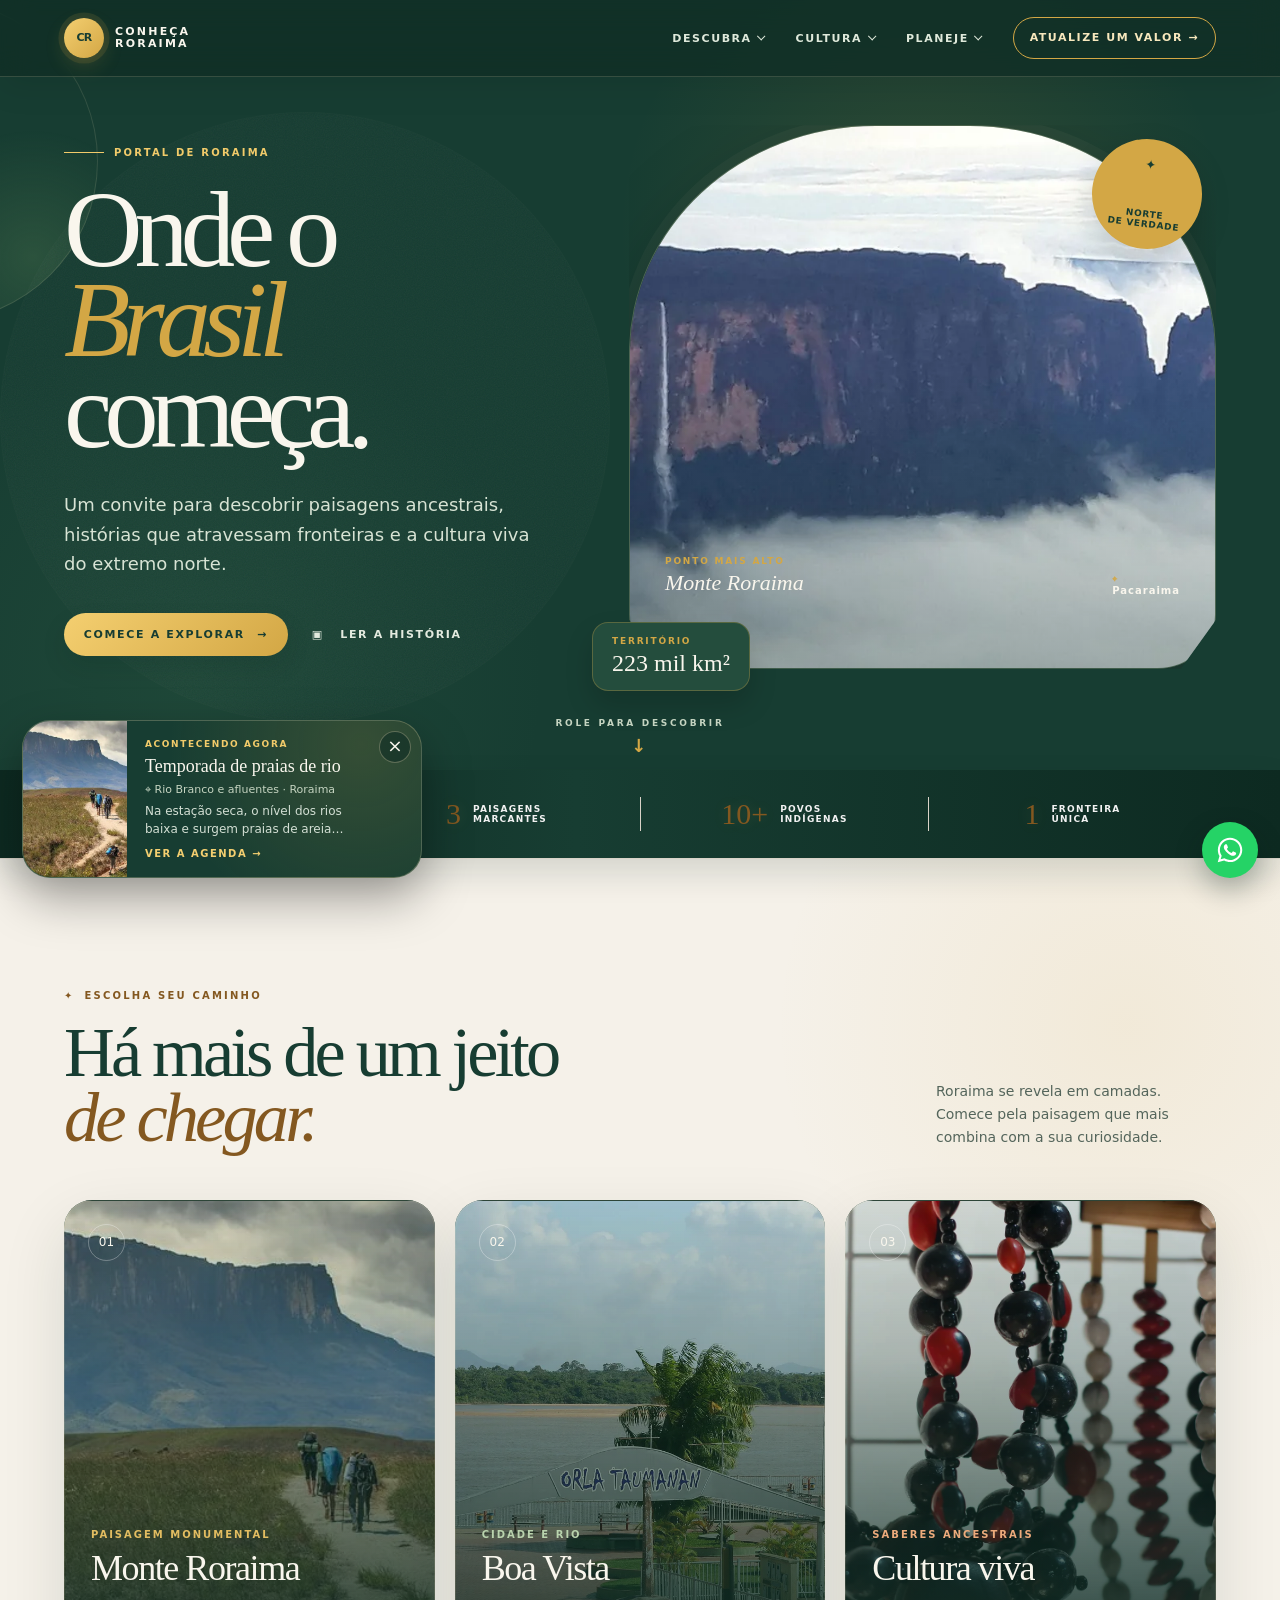
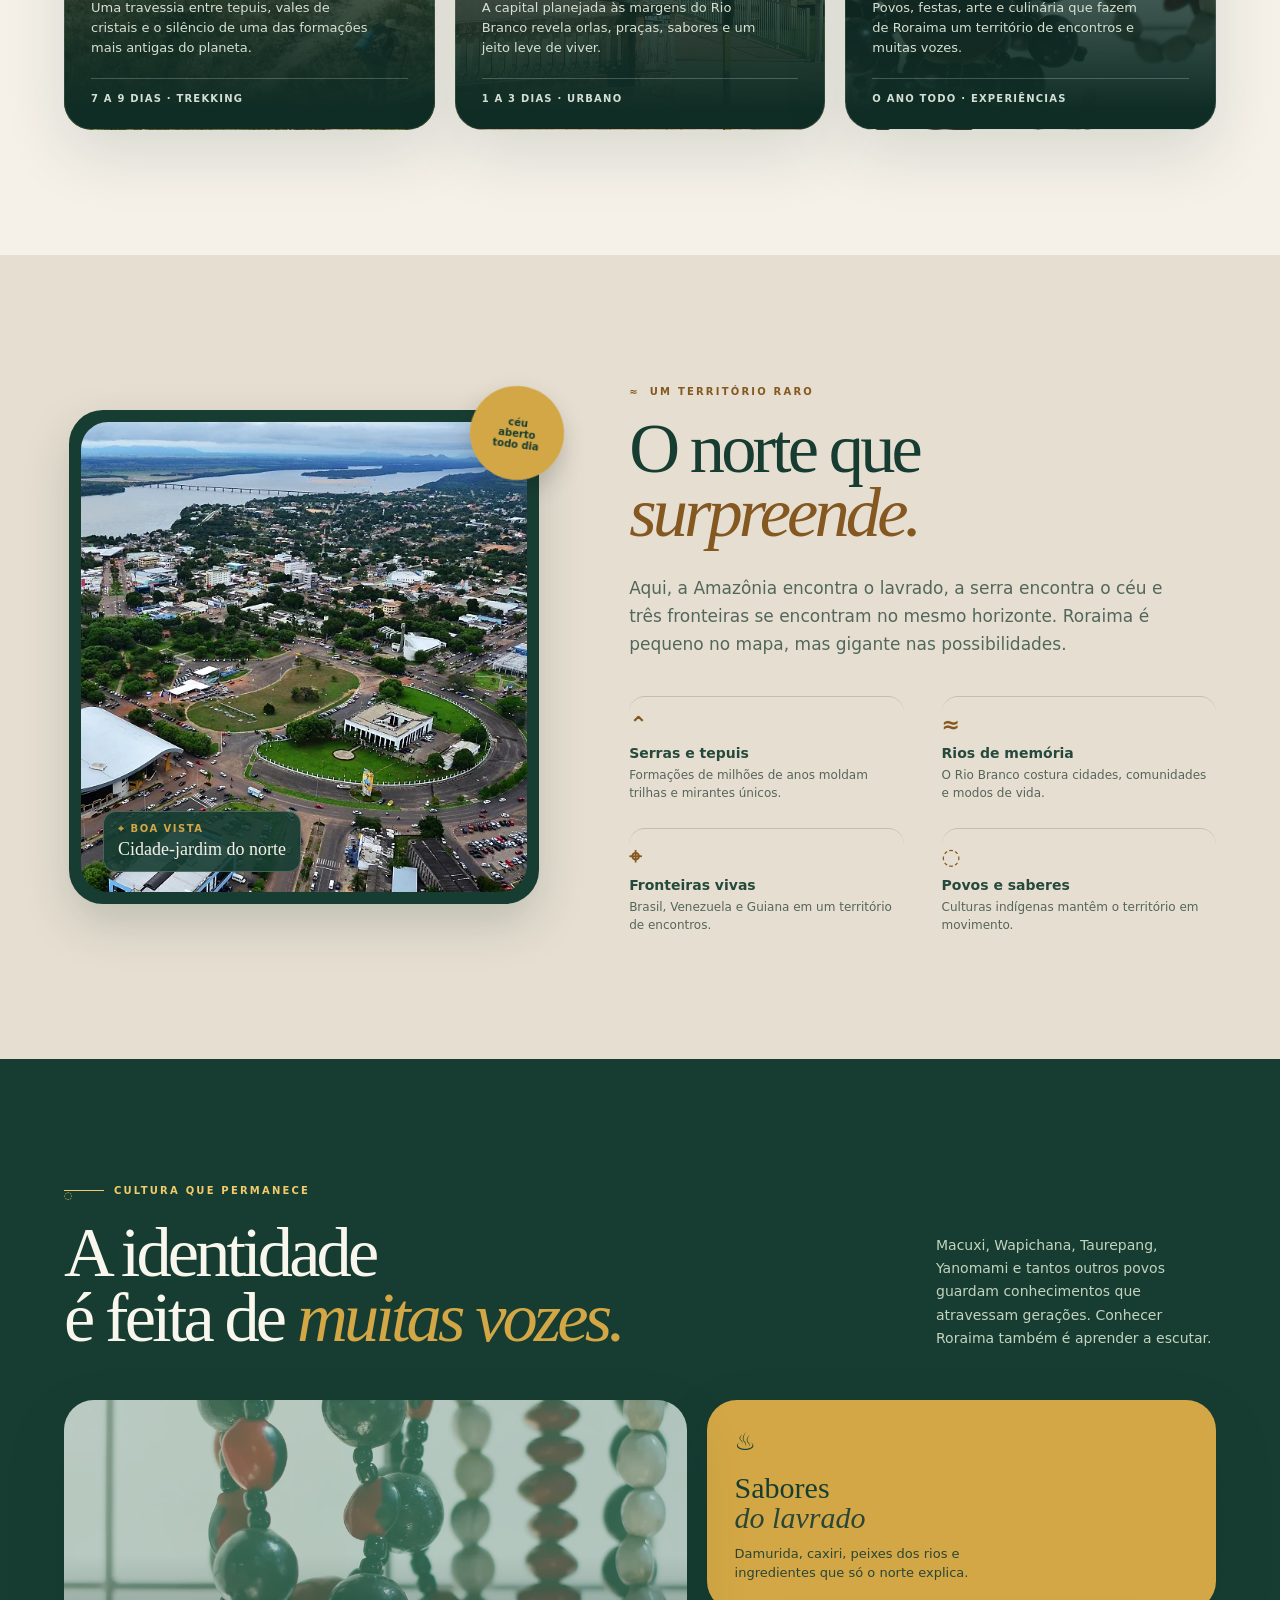
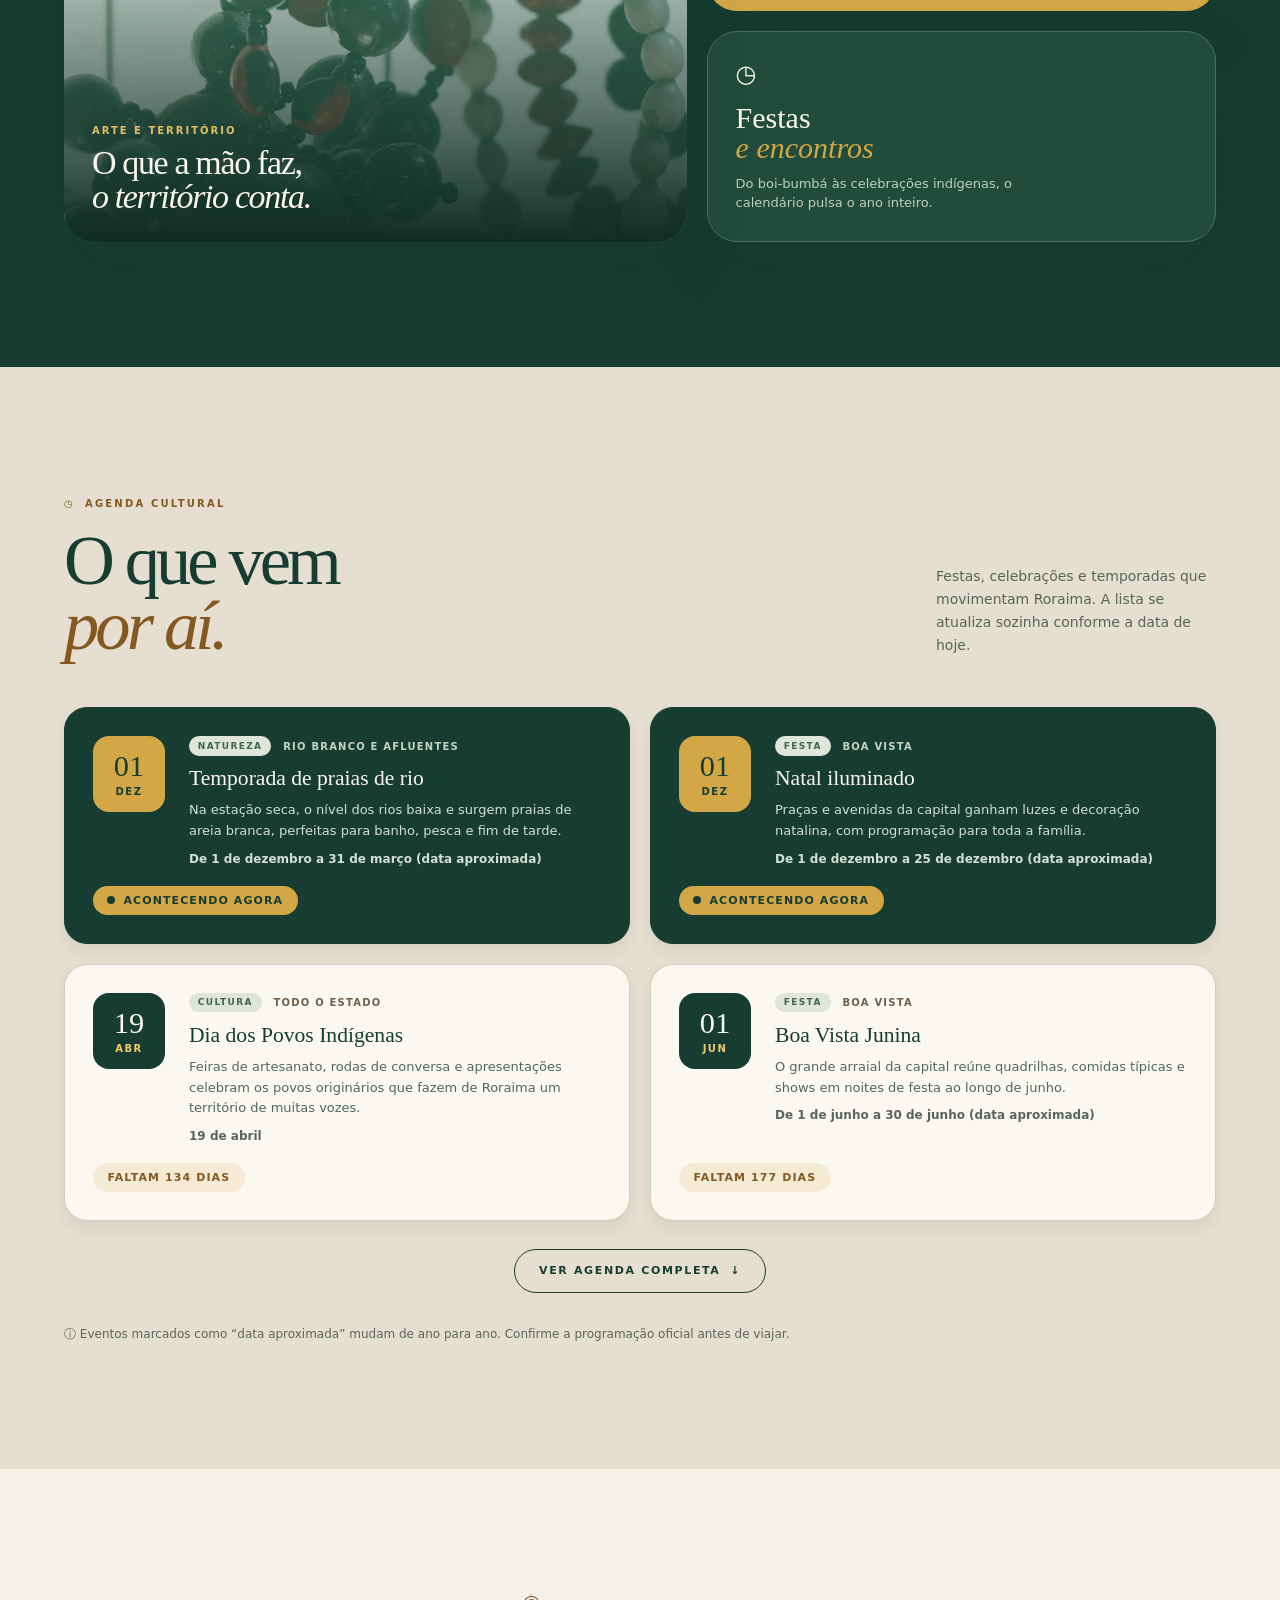
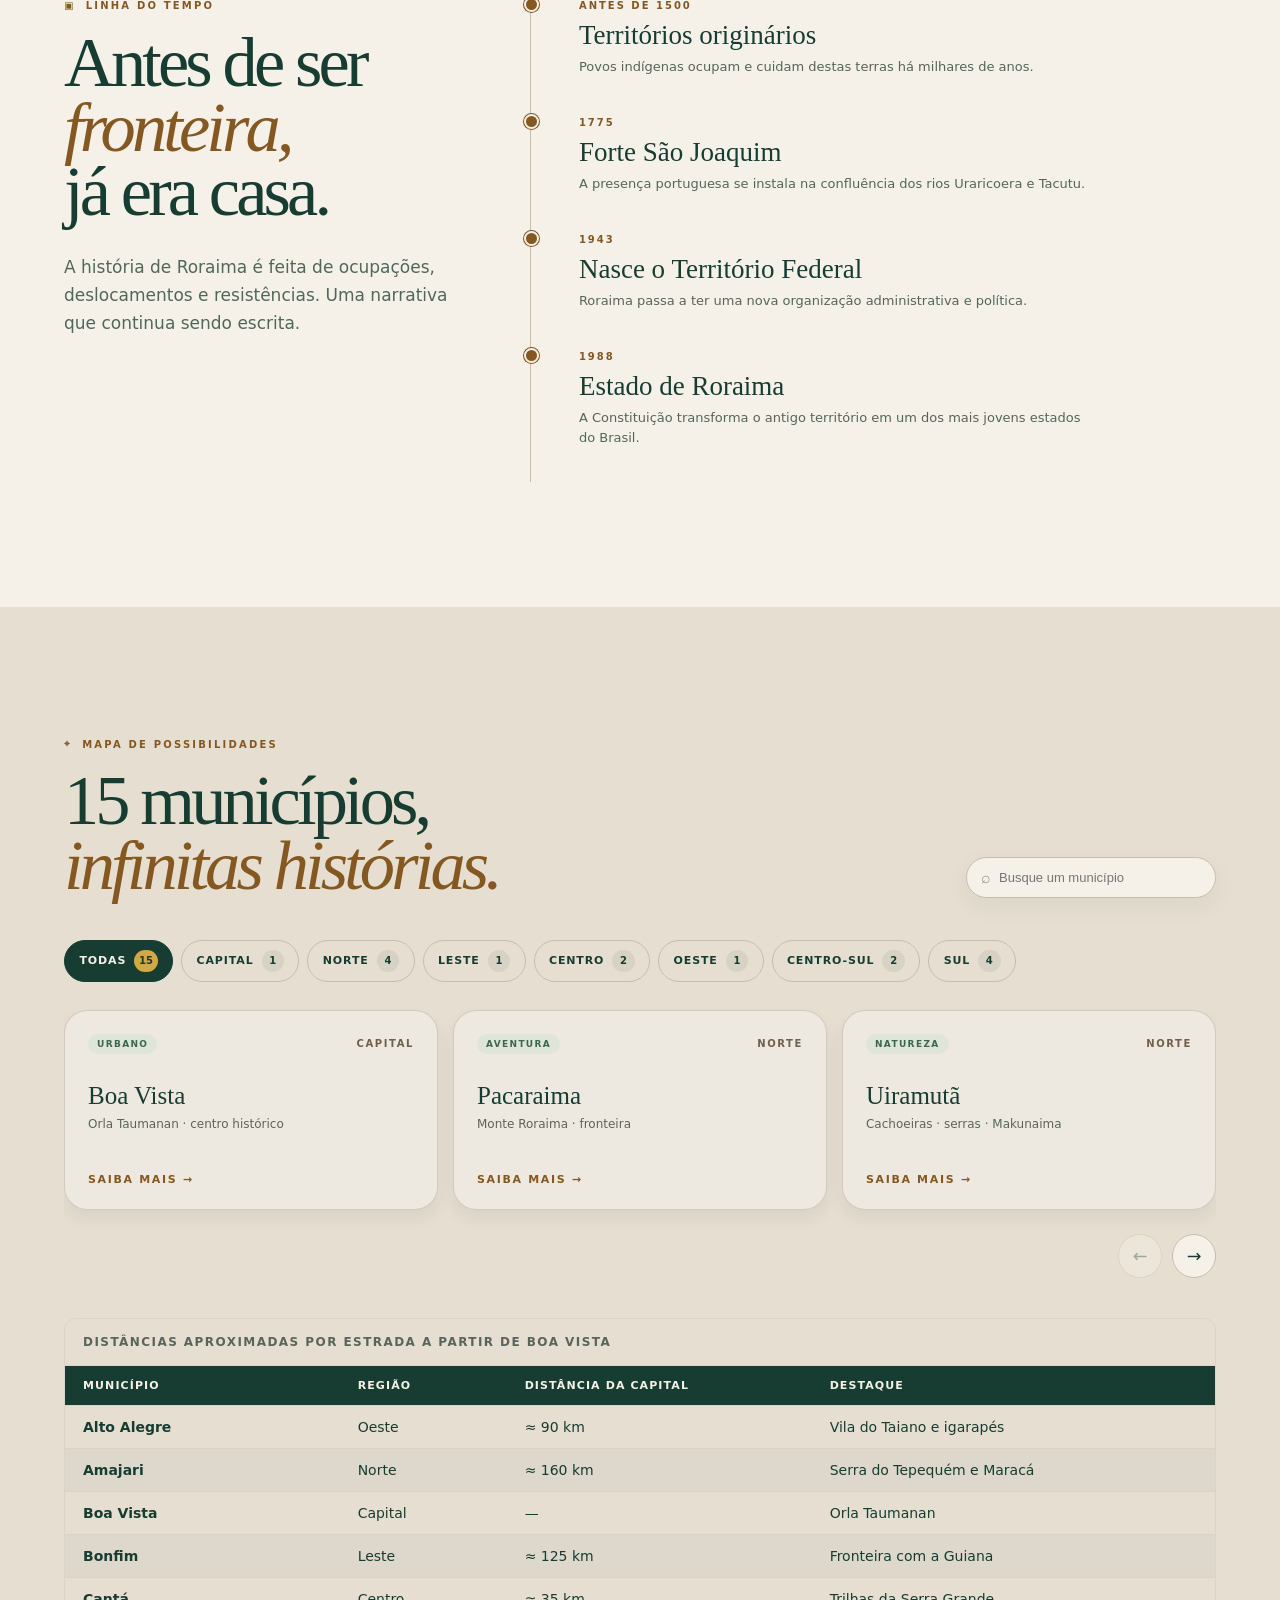
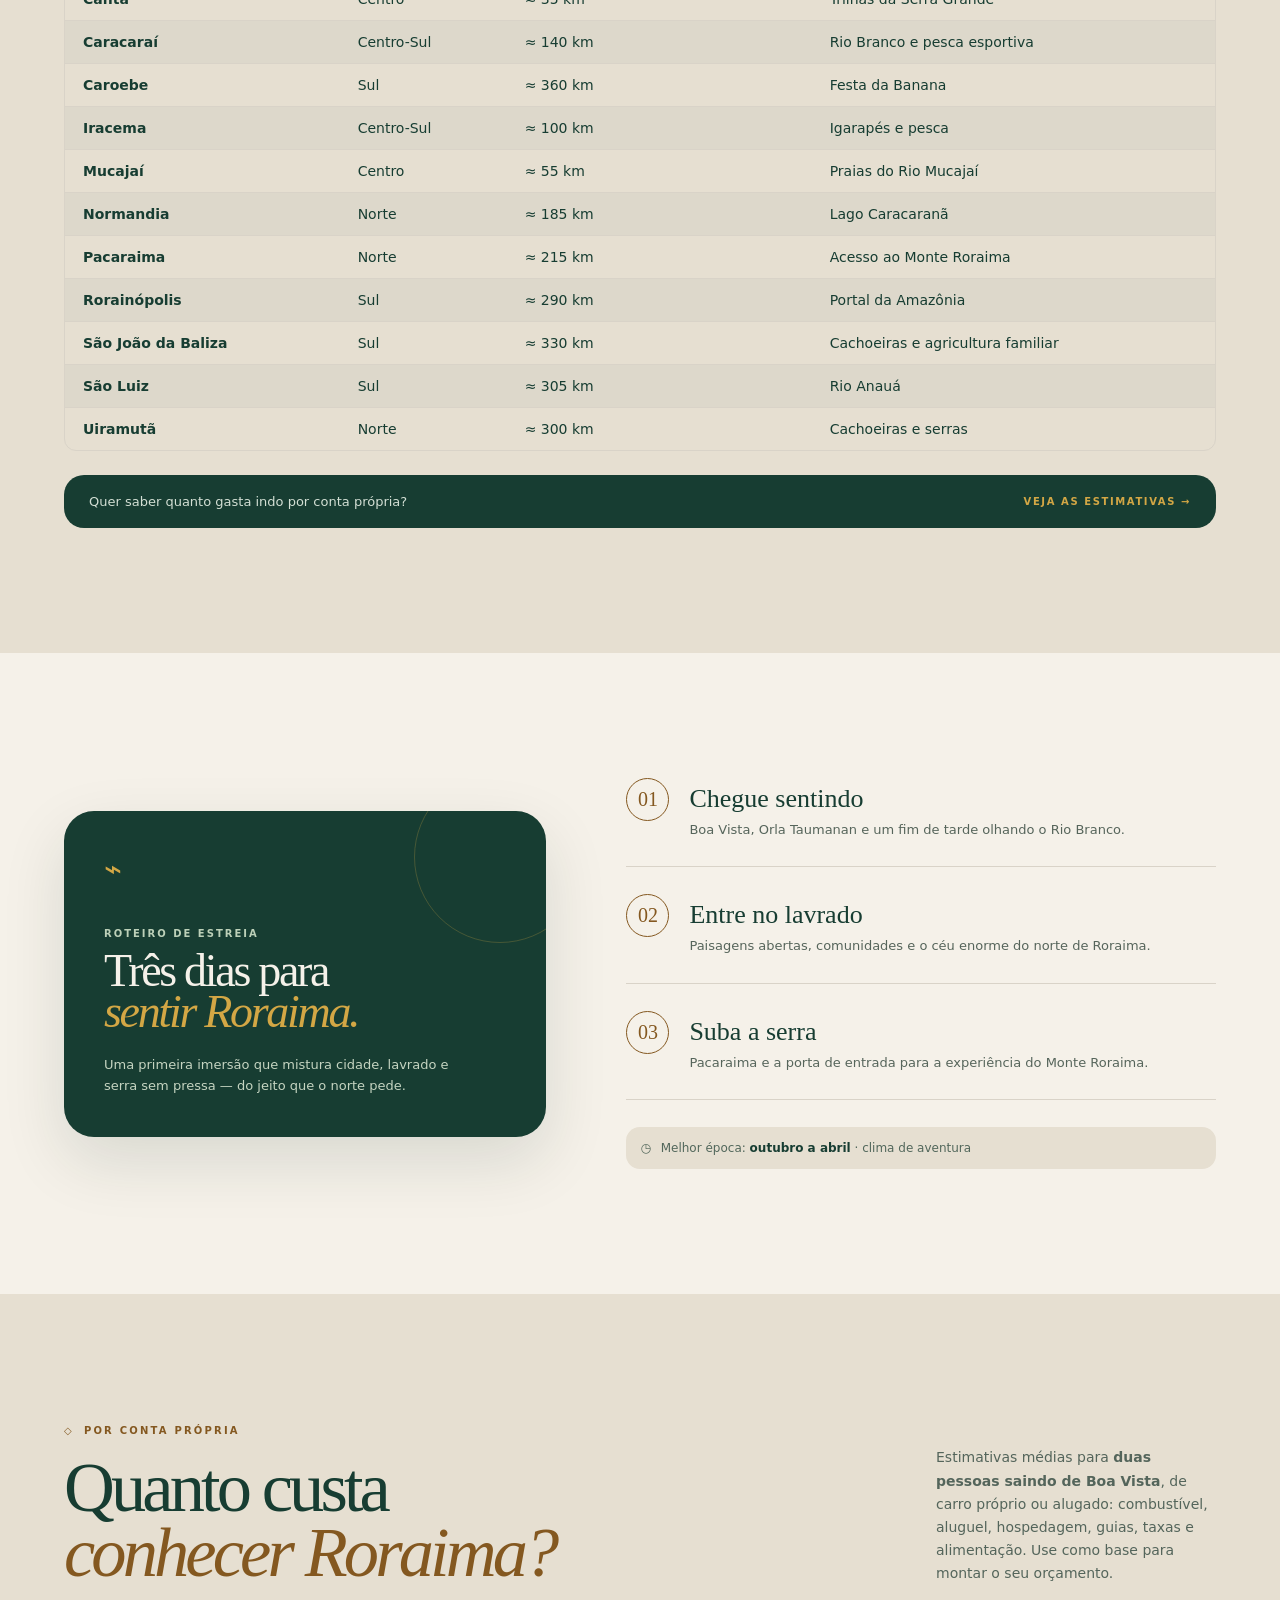
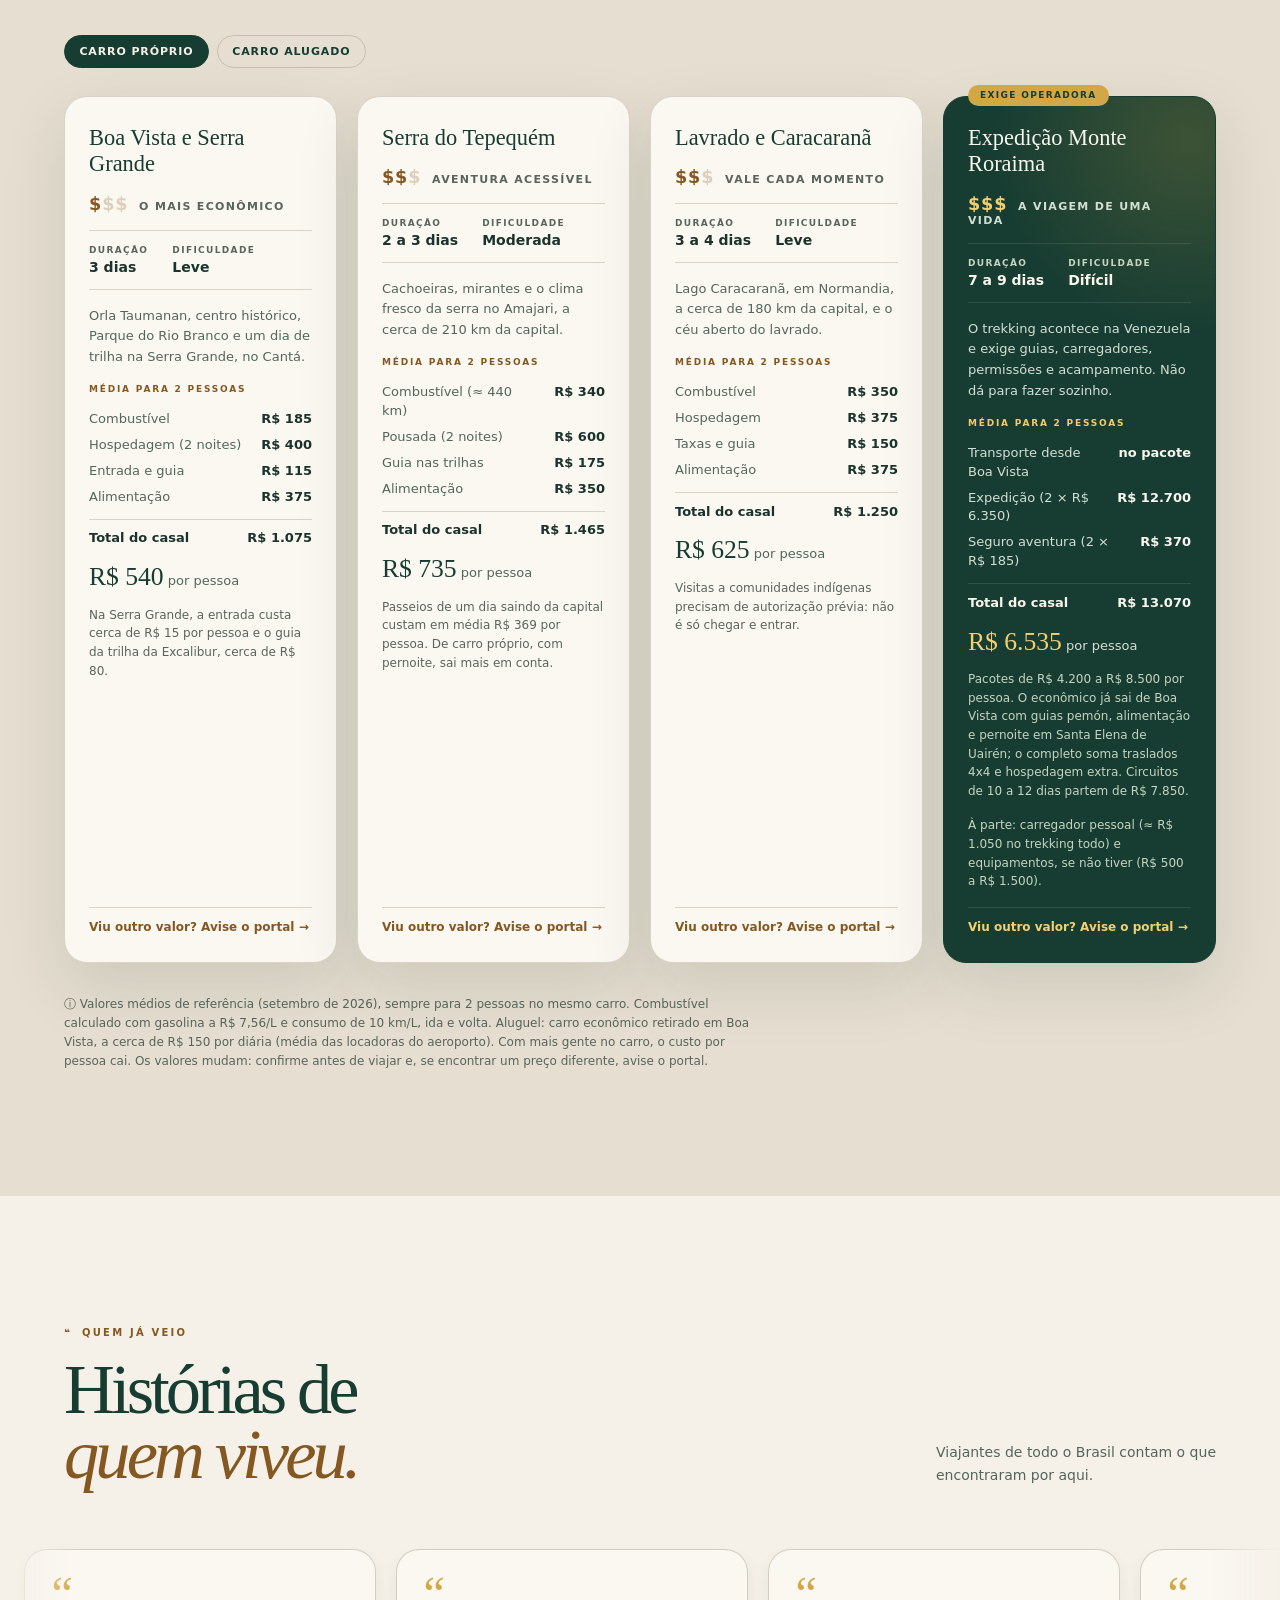
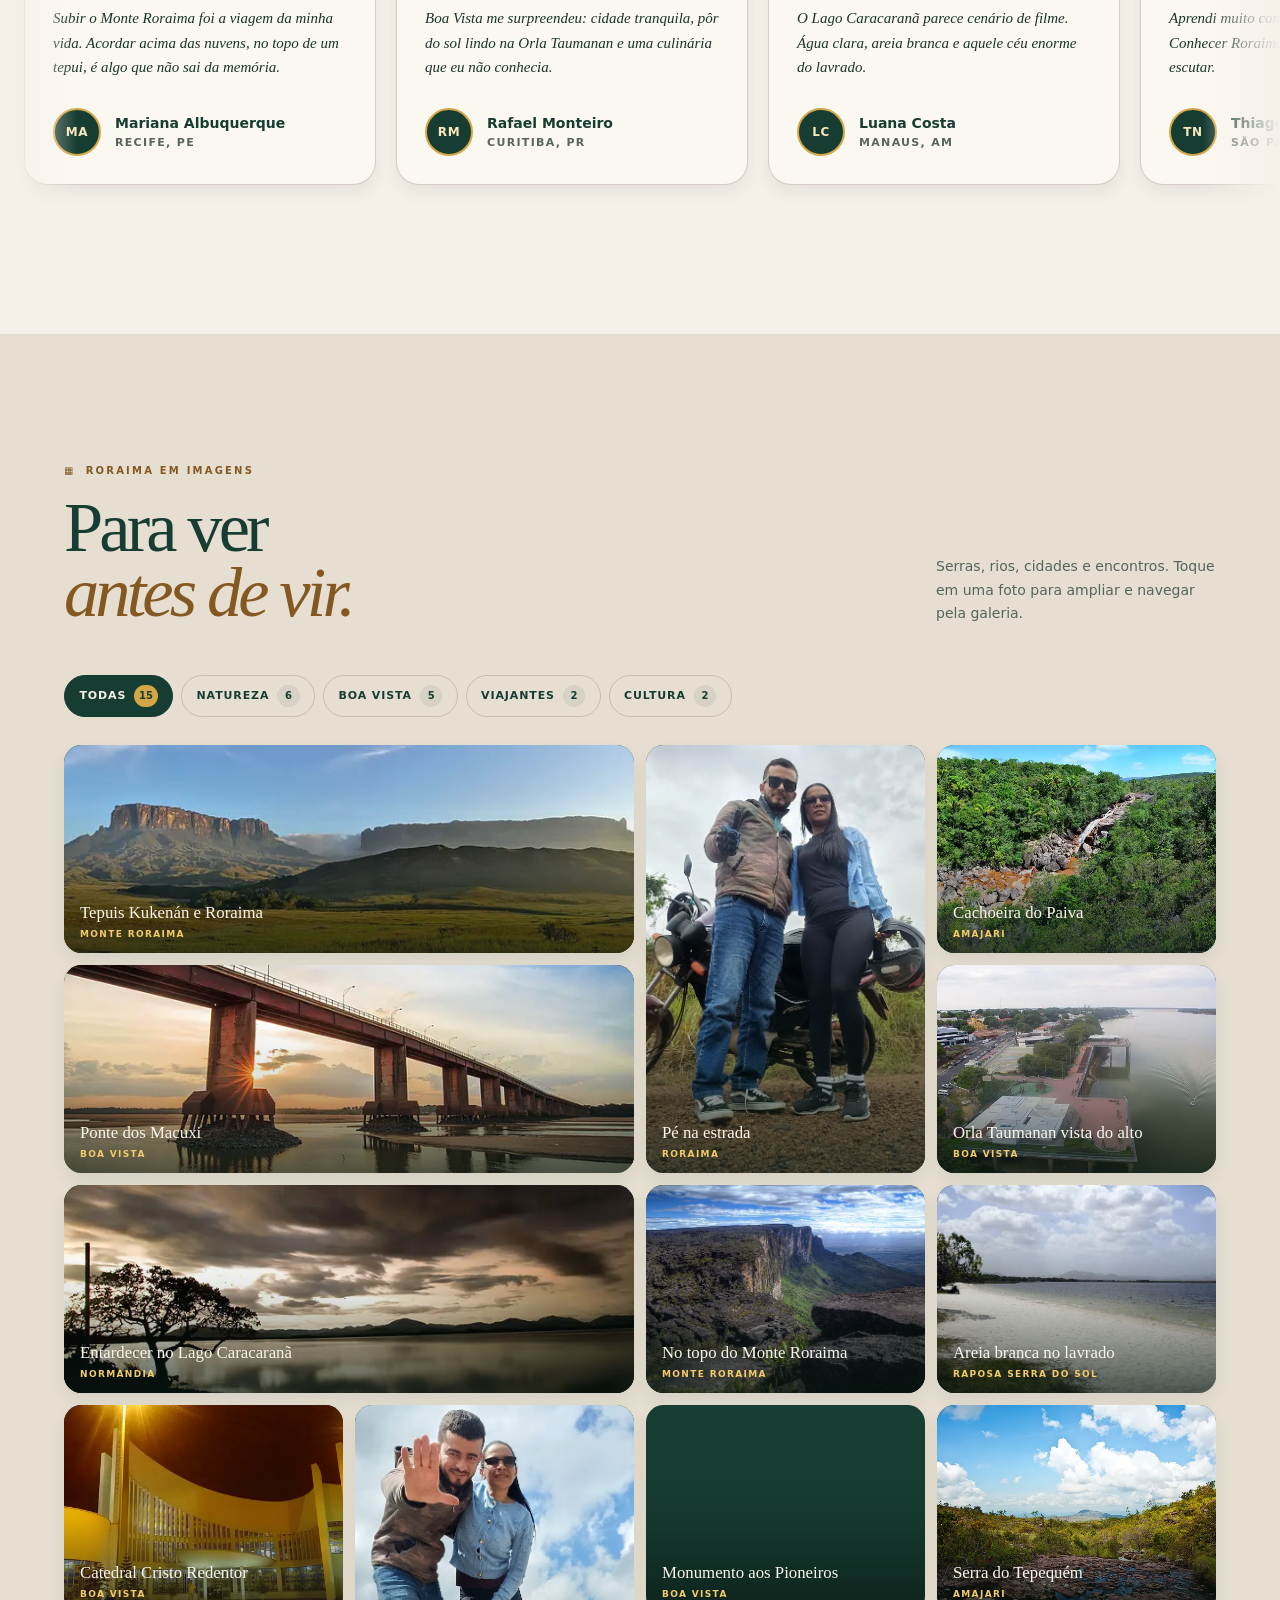
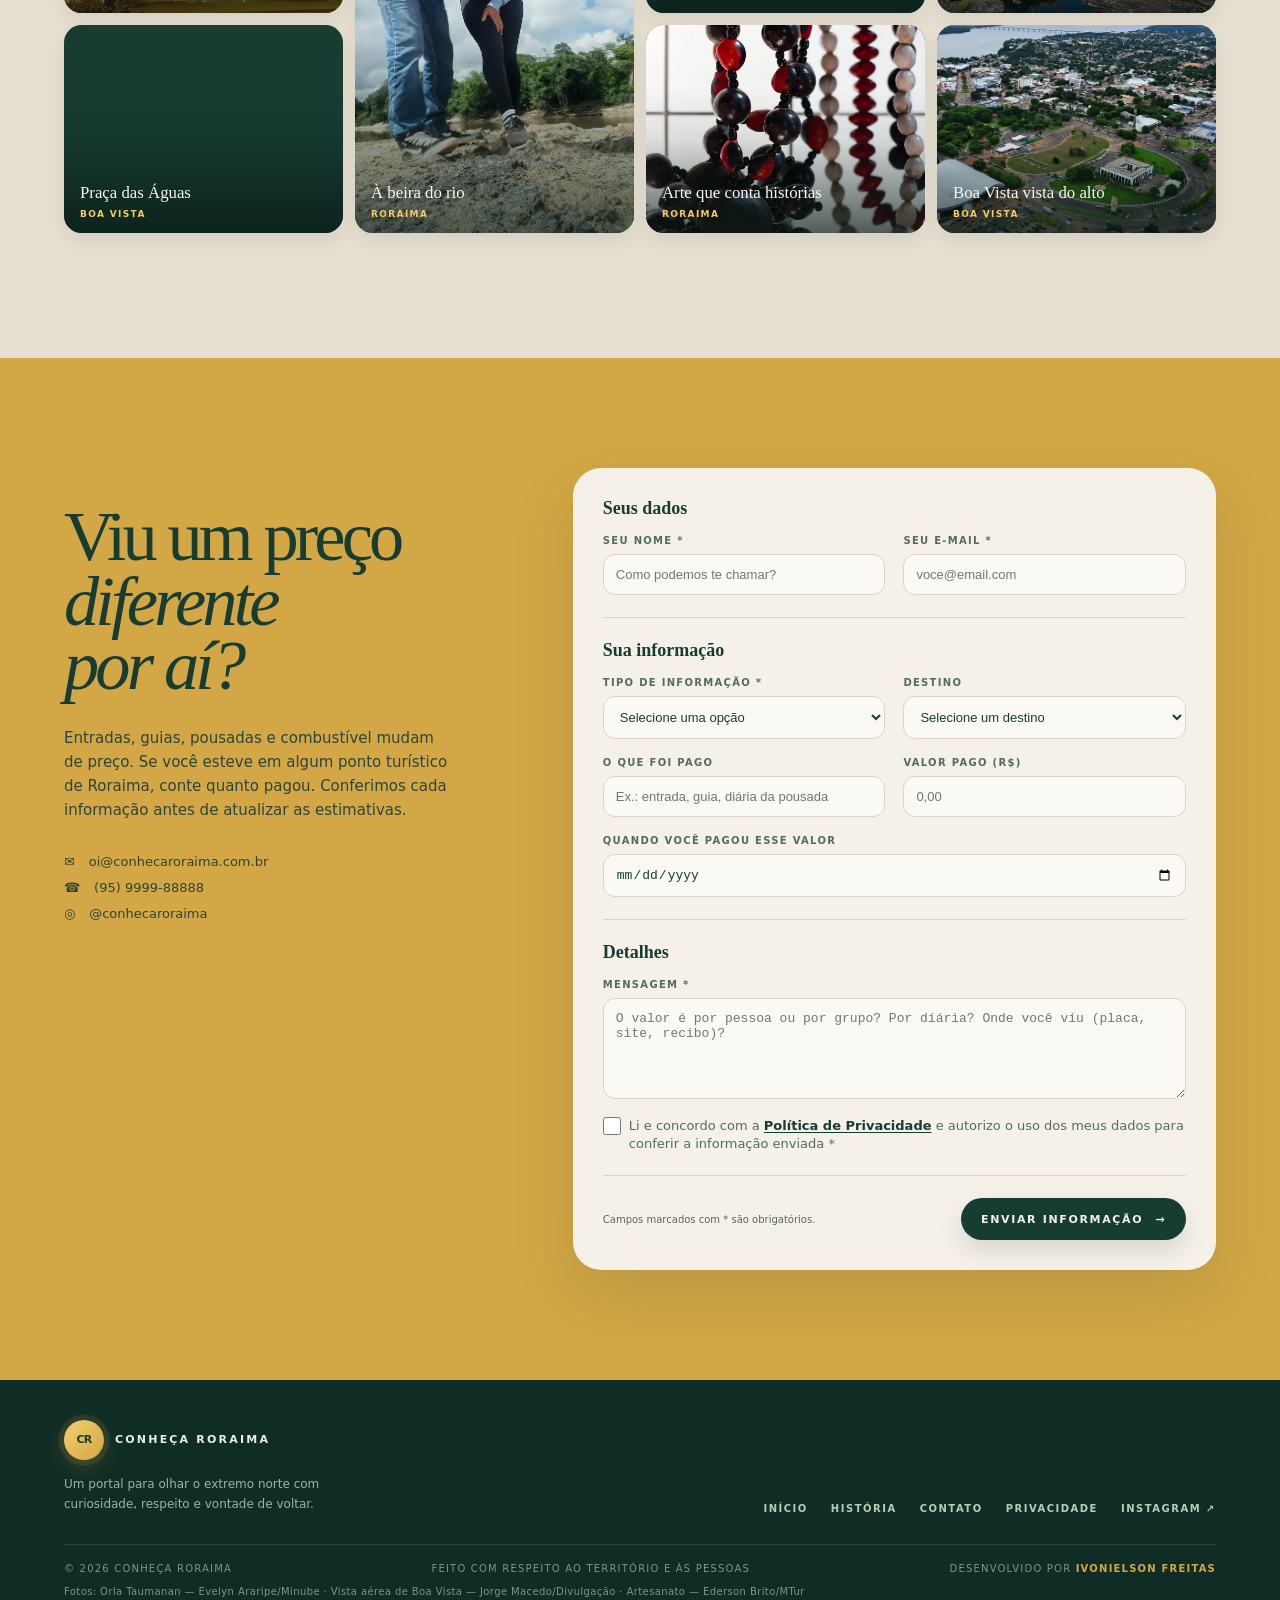
==== commit ca085541: "Add aria-hidden attribute to brand mark for improved accessibility" ====
--- a/index.html
+++ b/index.html
@@ -43,7 +43,7 @@
 <body>
     <header class="site-header">
         <div class="container header-inner">
-            <a class="brand" href="#top"><span class="brand-mark">CR</span> <span>CONHEÇA<br>RORAIMA</span></a>
+            <a class="brand" href="#top"><span class="brand-mark" aria-hidden="true">CR</span> <span>CONHEÇA<br>RORAIMA</span></a>
             <button class="menu-toggle" type="button" aria-expanded="false" aria-controls="main-nav" aria-label="Abrir menu"><span></span><span></span><span></span></button>
             <nav class="main-nav" id="main-nav" aria-label="Navegação principal">
                 <ul>
@@ -312,21 +312,21 @@
                     <hgroup>
                         <p class="kicker"><span aria-hidden="true">⌖</span> Mapa de possibilidades</p>
                         <h2>15 municípios,<br><em>infinitas histórias.</em></h2></hgroup>
-                    <search class="search" aria-label="Municípios">
+                    <search class="search" aria-label="Buscar municípios">
                         <span aria-hidden="true">⌕</span>
                         <label class="sr-only" for="municipality-search">Buscar município</label>
                         <input id="municipality-search" type="search" placeholder="Busque um município" maxlength="40">
                     </search>
                 </header>
                 <div class="filter-bar" id="region-filters" role="group" aria-label="Filtrar municípios por região">
-                    <button class="filter-chip" type="button" data-region="Todas" aria-pressed="true">Todas<span class="filter-count" aria-label="15 municípios">15</span></button>
-                    <button class="filter-chip" type="button" data-region="Capital" aria-pressed="false">Capital<span class="filter-count" aria-label="1 municípios">1</span></button>
-                    <button class="filter-chip" type="button" data-region="Norte" aria-pressed="false">Norte<span class="filter-count" aria-label="4 municípios">4</span></button>
-                    <button class="filter-chip" type="button" data-region="Leste" aria-pressed="false">Leste<span class="filter-count" aria-label="1 municípios">1</span></button>
-                    <button class="filter-chip" type="button" data-region="Centro" aria-pressed="false">Centro<span class="filter-count" aria-label="2 municípios">2</span></button>
-                    <button class="filter-chip" type="button" data-region="Oeste" aria-pressed="false">Oeste<span class="filter-count" aria-label="1 municípios">1</span></button>
-                    <button class="filter-chip" type="button" data-region="Centro-Sul" aria-pressed="false">Centro-Sul<span class="filter-count" aria-label="2 municípios">2</span></button>
-                    <button class="filter-chip" type="button" data-region="Sul" aria-pressed="false">Sul<span class="filter-count" aria-label="4 municípios">4</span></button>
+                    <button class="filter-chip" type="button" data-region="Todas" aria-pressed="true">Todas <span class="filter-count">15<span class="sr-only"> municípios</span></span></button>
+                    <button class="filter-chip" type="button" data-region="Capital" aria-pressed="false">Capital <span class="filter-count">1<span class="sr-only"> município</span></span></button>
+                    <button class="filter-chip" type="button" data-region="Norte" aria-pressed="false">Norte <span class="filter-count">4<span class="sr-only"> municípios</span></span></button>
+                    <button class="filter-chip" type="button" data-region="Leste" aria-pressed="false">Leste <span class="filter-count">1<span class="sr-only"> município</span></span></button>
+                    <button class="filter-chip" type="button" data-region="Centro" aria-pressed="false">Centro <span class="filter-count">2<span class="sr-only"> municípios</span></span></button>
+                    <button class="filter-chip" type="button" data-region="Oeste" aria-pressed="false">Oeste <span class="filter-count">1<span class="sr-only"> município</span></span></button>
+                    <button class="filter-chip" type="button" data-region="Centro-Sul" aria-pressed="false">Centro-Sul <span class="filter-count">2<span class="sr-only"> municípios</span></span></button>
+                    <button class="filter-chip" type="button" data-region="Sul" aria-pressed="false">Sul <span class="filter-count">4<span class="sr-only"> municípios</span></span></button>
                 </div>
                 <div class="municipality-slider">
                 <ul class="municipality-grid" id="municipality-grid" aria-label="Municípios de Roraima">
@@ -335,7 +335,7 @@
                             <div class="municipality-tags"><span>URBANO</span><small>Capital</small></div>
                             <h3>Boa Vista</h3>
                             <p>Orla Taumanan · centro histórico</p>
-                            <div class="municipality-details" hidden>
+                            <div class="municipality-details" hidden="until-found">
                                 <p class="municipality-distance">Capital do estado</p>
                                 <p class="municipality-description">Única capital brasileira totalmente ao norte da Linha do Equador, Boa Vista foi planejada em formato de leque às margens do Rio Branco. Tem ruas largas, praças arborizadas e um pôr do sol famoso na orla.</p>
                                 <ul class="municipality-activities">
@@ -353,7 +353,7 @@
                             <div class="municipality-tags"><span>AVENTURA</span><small>Norte</small></div>
                             <h3>Pacaraima</h3>
                             <p>Monte Roraima · fronteira</p>
-                            <div class="municipality-details" hidden>
+                            <div class="municipality-details" hidden="until-found">
                                 <p class="municipality-distance">≈ 215 km de Boa Vista</p>
                                 <p class="municipality-description">Na fronteira com a Venezuela, Pacaraima fica no alto da serra e tem clima mais ameno que o resto do estado. É o ponto de partida brasileiro para quem sonha com o Monte Roraima.</p>
                                 <ul class="municipality-activities">
@@ -371,7 +371,7 @@
                             <div class="municipality-tags"><span>NATUREZA</span><small>Norte</small></div>
                             <h3>Uiramutã</h3>
                             <p>Cachoeiras · serras · Makunaima</p>
-                            <div class="municipality-details" hidden>
+                            <div class="municipality-details" hidden="until-found">
                                 <p class="municipality-distance">≈ 300 km de Boa Vista</p>
                                 <p class="municipality-description">No coração da Terra Indígena Raposa Serra do Sol, Uiramutã é terra de serras, cachoeiras e da tradição de Makunaima. Lá está o Monte Caburaí, ponto mais ao norte do Brasil.</p>
                                 <ul class="municipality-activities">
@@ -389,7 +389,7 @@
                             <div class="municipality-tags"><span>NATUREZA</span><small>Norte</small></div>
                             <h3>Amajari</h3>
                             <p>Serra do Tepequém · Maracá</p>
-                            <div class="municipality-details" hidden>
+                            <div class="municipality-details" hidden="until-found">
                                 <p class="municipality-distance">≈ 160 km de Boa Vista</p>
                                 <p class="municipality-description">Amajari abriga a Serra do Tepequém, antiga área de garimpo que virou refúgio de trilhas e cachoeiras, e a Estação Ecológica de Maracá, uma das áreas protegidas mais importantes do estado.</p>
                                 <ul class="municipality-activities">
@@ -407,7 +407,7 @@
                             <div class="municipality-tags"><span>LAGOS</span><small>Norte</small></div>
                             <h3>Normandia</h3>
                             <p>Lago Caracaranã · fronteira</p>
-                            <div class="municipality-details" hidden>
+                            <div class="municipality-details" hidden="until-found">
                                 <p class="municipality-distance">≈ 185 km de Boa Vista</p>
                                 <p class="municipality-description">Na fronteira com a Guiana, Normandia é famosa pelo Lago Caracaranã, de águas claras e areia branca cercado pelo lavrado. Um dos cartões-postais do norte de Roraima.</p>
                                 <ul class="municipality-activities">
@@ -425,7 +425,7 @@
                             <div class="municipality-tags"><span>FRONTEIRA</span><small>Leste</small></div>
                             <h3>Bonfim</h3>
                             <p>Rio Tacutu · Guiana</p>
-                            <div class="municipality-details" hidden>
+                            <div class="municipality-details" hidden="until-found">
                                 <p class="municipality-distance">≈ 125 km de Boa Vista</p>
                                 <p class="municipality-description">Bonfim fica às margens do Rio Tacutu, ligado por ponte à cidade de Lethem, na Guiana. É um lugar de encontro entre o português, o inglês e as línguas indígenas.</p>
                                 <ul class="municipality-activities">
@@ -443,7 +443,7 @@
                             <div class="municipality-tags"><span>TRILHAS</span><small>Centro</small></div>
                             <h3>Cantá</h3>
                             <p>Serra Grande · balneários</p>
-                            <div class="municipality-details" hidden>
+                            <div class="municipality-details" hidden="until-found">
                                 <p class="municipality-distance">≈ 35 km de Boa Vista</p>
                                 <p class="municipality-description">Vizinho da capital, do outro lado do Rio Branco, Cantá é a escapada perfeita de fim de semana, com a Serra Grande, balneários e sítios de agricultura familiar.</p>
                                 <ul class="municipality-activities">
@@ -461,7 +461,7 @@
                             <div class="municipality-tags"><span>CULTURA</span><small>Oeste</small></div>
                             <h3>Alto Alegre</h3>
                             <p>Taiano · igarapés</p>
-                            <div class="municipality-details" hidden>
+                            <div class="municipality-details" hidden="until-found">
                                 <p class="municipality-distance">≈ 90 km de Boa Vista</p>
                                 <p class="municipality-description">Alto Alegre reúne vilas do interior, como o Taiano, igarapés de água fria e parte da Terra Indígena Yanomami. Um município de ritmo tranquilo e forte vida comunitária.</p>
                                 <ul class="municipality-activities">
@@ -479,7 +479,7 @@
                             <div class="municipality-tags"><span>RIOS</span><small>Centro</small></div>
                             <h3>Mucajaí</h3>
                             <p>Rio Mucajaí · praias de rio</p>
-                            <div class="municipality-details" hidden>
+                            <div class="municipality-details" hidden="until-found">
                                 <p class="municipality-distance">≈ 55 km de Boa Vista</p>
                                 <p class="municipality-description">Cortado pelo rio que lhe dá nome, Mucajaí fica na BR-174 e é conhecido pelas praias de rio que surgem no verão, atraindo famílias de todo o estado.</p>
                                 <ul class="municipality-activities">
@@ -497,7 +497,7 @@
                             <div class="municipality-tags"><span>RIOS</span><small>Centro-Sul</small></div>
                             <h3>Iracema</h3>
                             <p>Igarapés · BR-174</p>
-                            <div class="municipality-details" hidden>
+                            <div class="municipality-details" hidden="until-found">
                                 <p class="municipality-distance">≈ 100 km de Boa Vista</p>
                                 <p class="municipality-description">Pequena e acolhedora, Iracema é parada tradicional para quem percorre a BR-174. Tem igarapés, áreas de pesca e o jeito calmo das cidades do interior.</p>
                                 <ul class="municipality-activities">
@@ -515,7 +515,7 @@
                             <div class="municipality-tags"><span>RIOS</span><small>Centro-Sul</small></div>
                             <h3>Caracaraí</h3>
                             <p>Rio Branco · pesca · floresta</p>
-                            <div class="municipality-details" hidden>
+                            <div class="municipality-details" hidden="until-found">
                                 <p class="municipality-distance">≈ 140 km de Boa Vista</p>
                                 <p class="municipality-description">Cidade-porto do Rio Branco, Caracaraí é a porta para a floresta amazônica em Roraima. Abriga o Parque Nacional do Viruá e as corredeiras do Bem-Querer.</p>
                                 <ul class="municipality-activities">
@@ -533,7 +533,7 @@
                             <div class="municipality-tags"><span>FLORESTA</span><small>Sul</small></div>
                             <h3>Rorainópolis</h3>
                             <p>Portal da Amazônia · BR-174</p>
-                            <div class="municipality-details" hidden>
+                            <div class="municipality-details" hidden="until-found">
                                 <p class="municipality-distance">≈ 290 km de Boa Vista</p>
                                 <p class="municipality-description">Primeira grande cidade para quem chega de Manaus pela BR-174, Rorainópolis é o portal da Amazônia em Roraima, cercada de floresta e comunidades ribeirinhas.</p>
                                 <ul class="municipality-activities">
@@ -551,7 +551,7 @@
                             <div class="municipality-tags"><span>FLORESTA</span><small>Sul</small></div>
                             <h3>São Luiz</h3>
                             <p>Rio Anauá · Perimetral Norte</p>
-                            <div class="municipality-details" hidden>
+                            <div class="municipality-details" hidden="until-found">
                                 <p class="municipality-distance">≈ 305 km de Boa Vista</p>
                                 <p class="municipality-description">Também chamado de São Luiz do Anauá, o município fica às margens do Rio Anauá, na região da Perimetral Norte, com paisagens de floresta e produção agrícola.</p>
                                 <ul class="municipality-activities">
@@ -569,7 +569,7 @@
                             <div class="municipality-tags"><span>FLORESTA</span><small>Sul</small></div>
                             <h3>São João da Baliza</h3>
                             <p>Cachoeiras · agricultura</p>
-                            <div class="municipality-details" hidden>
+                            <div class="municipality-details" hidden="until-found">
                                 <p class="municipality-distance">≈ 330 km de Boa Vista</p>
                                 <p class="municipality-description">Na BR-210, São João da Baliza é um município de floresta, cachoeiras e agricultura familiar, com festas populares que reúnem moradores de todo o sul do estado.</p>
                                 <ul class="municipality-activities">
@@ -587,7 +587,7 @@
                             <div class="municipality-tags"><span>FESTAS</span><small>Sul</small></div>
                             <h3>Caroebe</h3>
                             <p>Festa da Banana · cachoeiras</p>
-                            <div class="municipality-details" hidden>
+                            <div class="municipality-details" hidden="until-found">
                                 <p class="municipality-distance">≈ 360 km de Boa Vista</p>
                                 <p class="municipality-description">No extremo sudeste de Roraima, Caroebe é grande produtor de banana e celebra isso na tradicional Festa da Banana. Tem cachoeiras e muita floresta ao redor.</p>
                                 <ul class="municipality-activities">
@@ -712,7 +712,7 @@
                         </tbody>
                     </table>
                 </div>
-                <p class="route-bar">Quer saber quanto gasta indo por conta própria?<a href="#orcamento">Veja as estimativas　<span aria-hidden="true">→</span></a></p>
+                <p class="route-bar">Quer saber quanto gasta indo por conta própria?<a href="#orcamento">Veja as estimativas <span aria-hidden="true">→</span></a></p>
             </div>
         </section>
 
@@ -743,7 +743,7 @@
                             </div>
                         </li>
                     </ol>
-                    <p class="best-time"><span aria-hidden="true">◷</span>　Melhor época: <strong>outubro a abril</strong>　· clima de aventura</p>
+                    <p class="best-time"><span aria-hidden="true">◷</span> Melhor época: <strong>outubro a abril</strong> · clima de aventura</p>
                 </div>
             </div>
         </section>
@@ -773,13 +773,13 @@
                             <p class="pricing-includes">Média para 2 pessoas</p>
                             <dl class="cost-list">
                                 <div><dt>Combustível</dt><dd>R$ 185</dd></div>
-                                <div class="cost-rental" hidden><dt>Aluguel (3 diárias)</dt><dd>R$ 450</dd></div>
+                                <div class="cost-rental" hidden="until-found"><dt>Aluguel (3 diárias)</dt><dd>R$ 450</dd></div>
                                 <div><dt>Hospedagem (2 noites)</dt><dd>R$ 400</dd></div>
                                 <div><dt>Entrada e guia</dt><dd>R$ 115</dd></div>
                                 <div><dt>Alimentação</dt><dd>R$ 375</dd></div>
-                                <div class="cost-total"><dt>Total do casal</dt><dd data-alugado="R$ 1.525">R$ 1.075</dd></div>
+                                <div class="cost-total"><dt>Total do casal</dt><dd><span class="cost-own">R$ 1.075</span><span class="cost-rental" hidden="until-found">R$ 1.525</span></dd></div>
                             </dl>
-                            <p class="cost-per-person"><strong data-alugado="R$ 765">R$ 540</strong> por pessoa</p>
+                            <p class="cost-per-person"><strong><span class="cost-own">R$ 540</span><span class="cost-rental" hidden="until-found">R$ 765</span></strong> por pessoa</p>
                             <p class="cost-note">Na Serra Grande, a entrada custa cerca de R$ 15 por pessoa e o guia da trilha da Excalibur, cerca de R$ 80.</p>
                             <a class="pricing-update" href="#contato" data-destino="Boa Vista e Serra Grande">Viu outro valor? Avise o portal<span class="sr-only"> sobre Boa Vista e Serra Grande</span> <span aria-hidden="true">→</span></a>
                         </article>
@@ -796,13 +796,13 @@
                             <p class="pricing-includes">Média para 2 pessoas</p>
                             <dl class="cost-list">
                                 <div><dt>Combustível (≈ 440 km)</dt><dd>R$ 340</dd></div>
-                                <div class="cost-rental" hidden><dt>Aluguel (3 diárias)</dt><dd>R$ 450</dd></div>
+                                <div class="cost-rental" hidden="until-found"><dt>Aluguel (3 diárias)</dt><dd>R$ 450</dd></div>
                                 <div><dt>Pousada (2 noites)</dt><dd>R$ 600</dd></div>
                                 <div><dt>Guia nas trilhas</dt><dd>R$ 175</dd></div>
                                 <div><dt>Alimentação</dt><dd>R$ 350</dd></div>
-                                <div class="cost-total"><dt>Total do casal</dt><dd data-alugado="R$ 1.915">R$ 1.465</dd></div>
+                                <div class="cost-total"><dt>Total do casal</dt><dd><span class="cost-own">R$ 1.465</span><span class="cost-rental" hidden="until-found">R$ 1.915</span></dd></div>
                             </dl>
-                            <p class="cost-per-person"><strong data-alugado="R$ 960">R$ 735</strong> por pessoa</p>
+                            <p class="cost-per-person"><strong><span class="cost-own">R$ 735</span><span class="cost-rental" hidden="until-found">R$ 960</span></strong> por pessoa</p>
                             <p class="cost-note">Passeios de um dia saindo da capital custam em média R$ 369 por pessoa. De carro próprio, com pernoite, sai mais em conta.</p>
                             <a class="pricing-update" href="#contato" data-destino="Serra do Tepequém">Viu outro valor? Avise o portal<span class="sr-only"> sobre Serra do Tepequém</span> <span aria-hidden="true">→</span></a>
                         </article>
@@ -819,13 +819,13 @@
                             <p class="pricing-includes">Média para 2 pessoas</p>
                             <dl class="cost-list">
                                 <div><dt>Combustível</dt><dd>R$ 350</dd></div>
-                                <div class="cost-rental" hidden><dt>Aluguel (3 a 4 diárias)</dt><dd>R$ 525</dd></div>
+                                <div class="cost-rental" hidden="until-found"><dt>Aluguel (3 a 4 diárias)</dt><dd>R$ 525</dd></div>
                                 <div><dt>Hospedagem</dt><dd>R$ 375</dd></div>
                                 <div><dt>Taxas e guia</dt><dd>R$ 150</dd></div>
                                 <div><dt>Alimentação</dt><dd>R$ 375</dd></div>
-                                <div class="cost-total"><dt>Total do casal</dt><dd data-alugado="R$ 1.775">R$ 1.250</dd></div>
+                                <div class="cost-total"><dt>Total do casal</dt><dd><span class="cost-own">R$ 1.250</span><span class="cost-rental" hidden="until-found">R$ 1.775</span></dd></div>
                             </dl>
-                            <p class="cost-per-person"><strong data-alugado="R$ 890">R$ 625</strong> por pessoa</p>
+                            <p class="cost-per-person"><strong><span class="cost-own">R$ 625</span><span class="cost-rental" hidden="until-found">R$ 890</span></strong> por pessoa</p>
                             <p class="cost-note">Visitas a comunidades indígenas precisam de autorização prévia: não é só chegar e entrar.</p>
                             <a class="pricing-update" href="#contato" data-destino="Lavrado e Caracaranã">Viu outro valor? Avise o portal<span class="sr-only"> sobre Lavrado e Caracaranã</span> <span aria-hidden="true">→</span></a>
                         </article>
@@ -850,7 +850,7 @@
                             <p class="cost-per-person"><strong>R$ 6.535</strong> por pessoa</p>
                             <p class="cost-note">Pacotes de R$ 4.200 a R$ 8.500 por pessoa. O econômico já sai de Boa Vista com guias pemón, alimentação e pernoite em Santa Elena de Uairén; o completo soma traslados 4x4 e hospedagem extra. Circuitos de 10 a 12 dias partem de R$ 7.850.</p>
                             <p class="cost-note">À parte: carregador pessoal (≈ R$ 1.050 no trekking todo) e equipamentos, se não tiver (R$ 500 a R$ 1.500).</p>
-                            <p class="cost-note cost-rental" hidden>Não precisa alugar carro: o transporte até a trilha já vem no pacote.</p>
+                            <p class="cost-note cost-rental" hidden="until-found">Não precisa alugar carro: o transporte até a trilha já vem no pacote.</p>
                             <a class="pricing-update" href="#contato" data-destino="Expedição Monte Roraima">Viu outro valor? Avise o portal<span class="sr-only"> sobre Expedição Monte Roraima</span> <span aria-hidden="true">→</span></a>
                         </article>
                     </li>
@@ -919,57 +919,72 @@
                     <p>Serras, rios, cidades e encontros. Toque em uma foto para ampliar e navegar pela galeria.</p>
                 </header>
                 <div class="filter-bar" id="gallery-filters" role="group" aria-label="Filtrar fotos por tema">
-                    <button class="filter-chip" type="button" data-category="Todas" aria-pressed="true">Todas<span class="filter-count" aria-label="15 fotos">15</span></button>
-                    <button class="filter-chip" type="button" data-category="Natureza" aria-pressed="false">Natureza<span class="filter-count" aria-label="6 fotos">6</span></button>
-                    <button class="filter-chip" type="button" data-category="Boa Vista" aria-pressed="false">Boa Vista<span class="filter-count" aria-label="5 fotos">5</span></button>
-                    <button class="filter-chip" type="button" data-category="Viajantes" aria-pressed="false">Viajantes<span class="filter-count" aria-label="2 fotos">2</span></button>
-                    <button class="filter-chip" type="button" data-category="Cultura" aria-pressed="false">Cultura<span class="filter-count" aria-label="2 fotos">2</span></button>
+                    <button class="filter-chip" type="button" data-category="Todas" aria-pressed="true">Todas <span class="filter-count">15<span class="sr-only"> fotos</span></span></button>
+                    <button class="filter-chip" type="button" data-category="Natureza" aria-pressed="false">Natureza <span class="filter-count">6<span class="sr-only"> fotos</span></span></button>
+                    <button class="filter-chip" type="button" data-category="Boa Vista" aria-pressed="false">Boa Vista <span class="filter-count">5<span class="sr-only"> fotos</span></span></button>
+                    <button class="filter-chip" type="button" data-category="Viajantes" aria-pressed="false">Viajantes <span class="filter-count">2<span class="sr-only"> fotos</span></span></button>
+                    <button class="filter-chip" type="button" data-category="Cultura" aria-pressed="false">Cultura <span class="filter-count">2<span class="sr-only"> fotos</span></span></button>
                 </div>
                 <ul class="gallery-grid" id="gallery-grid">
-                    <li class="is-wide" data-category="Natureza" data-imagem="assets/img/galeria/tepuis-kukenan-roraima.webp" data-descricao="O amanhecer revela os dois tepuis lado a lado, na trilha que leva ao topo do Monte Roraima." data-autor="Paolo Costa Baldi" data-licenca="CC BY-SA 3.0" data-licenca-url="https://creativecommons.org/licenses/by-sa/3.0/deed.pt-br" data-fonte="https://commons.wikimedia.org/wiki/File:Kukenan_Roraima_GS.jpg">
-                        <button class="gallery-item" type="button"><img src="assets/img/galeria/tepuis-kukenan-roraima-mini.webp" alt="Os tepuis Kukenán e Roraima ao amanhecer, com a savana em primeiro plano" loading="lazy" decoding="async"><span class="gallery-caption"><strong>Tepuis Kukenán e Roraima</strong><small>Monte Roraima</small></span><span class="gallery-zoom" aria-hidden="true">⤢</span></button>
-                    </li>
-                    <li class="is-tall" data-category="Viajantes" data-imagem="assets/img/viagem-de-moto.webp" data-descricao="Aventura de moto por estrada de terra, entre o capim alto e o céu nublado.">
-                        <button class="gallery-item" type="button"><img src="assets/img/viagem-de-moto.webp" alt="Casal posa ao lado de uma moto em estrada de terra cercada de vegetação" loading="lazy" decoding="async"><span class="gallery-caption"><strong>Pé na estrada</strong><small>Roraima</small></span><span class="gallery-zoom" aria-hidden="true">⤢</span></button>
-                    </li>
-                    <li data-category="Natureza" data-imagem="assets/img/galeria/cachoeira-do-paiva.webp" data-descricao="Entre pedras e mata fechada, uma das quedas d’água mais visitadas da Serra do Tepequém." data-autor="Bruno.karklis" data-licenca="CC BY-SA 4.0" data-licenca-url="https://creativecommons.org/licenses/by-sa/4.0/deed.pt-br" data-fonte="https://commons.wikimedia.org/wiki/File:Cachoeira_do_Paiva_-_Tepequ%C3%A9m_(cropped).jpg">
-                        <button class="gallery-item" type="button"><img src="assets/img/galeria/cachoeira-do-paiva-mini.webp" alt="Cachoeira do Paiva descendo entre pedras e mata densa" loading="lazy" decoding="async"><span class="gallery-caption"><strong>Cachoeira do Paiva</strong><small>Amajari</small></span><span class="gallery-zoom" aria-hidden="true">⤢</span></button>
-                    </li>
-                    <li class="is-wide" data-category="Boa Vista" data-imagem="assets/img/galeria/ponte-dos-macuxi.webp" data-descricao="O pôr do sol dourado sobre o Rio Branco, sob a ponte que liga a capital ao Cantá." data-autor="George Amaro" data-licenca="CC BY 2.0" data-licenca-url="https://creativecommons.org/licenses/by/2.0/deed.pt-br" data-fonte="https://commons.wikimedia.org/wiki/File:Ponte_dos_Macuxis,_Boa_Vista.jpg">
-                        <button class="gallery-item" type="button"><img src="assets/img/galeria/ponte-dos-macuxi-mini.webp" alt="Ponte dos Macuxi sobre o Rio Branco ao pôr do sol, refletida na água" loading="lazy" decoding="async"><span class="gallery-caption"><strong>Ponte dos Macuxi</strong><small>Boa Vista</small></span><span class="gallery-zoom" aria-hidden="true">⤢</span></button>
-                    </li>
-                    <li class="is-wide" data-category="Natureza" data-imagem="assets/img/galeria/lago-caracarana-entardecer.webp" data-descricao="Fim de tarde no lago da Terra Indígena Raposa Serra do Sol, com o céu refletido na água." data-autor="Guignipper" data-licenca="CC BY-SA 3.0" data-licenca-url="https://creativecommons.org/licenses/by-sa/3.0/deed.pt-br" data-fonte="https://commons.wikimedia.org/wiki/File:Crespusculo.jpg">
-                        <button class="gallery-item" type="button"><img src="assets/img/galeria/lago-caracarana-entardecer-mini.webp" alt="Silhueta de árvore à beira do Lago Caracaranã sob céu dramático ao entardecer" loading="lazy" decoding="async"><span class="gallery-caption"><strong>Entardecer no Lago Caracaranã</strong><small>Normandia</small></span><span class="gallery-zoom" aria-hidden="true">⤢</span></button>
-                    </li>
-                    <li data-category="Boa Vista" data-imagem="assets/img/galeria/orla-taumanan-aerea.webp" data-descricao="O calçadão às margens do Rio Branco, ponto de encontro da capital no fim do dia." data-autor="Ederson Brito/MTur" data-licenca="Domínio público" data-fonte="https://commons.wikimedia.org/wiki/File:EDERSON_BRITO_ORLA_TAUMANAN_BOA_VISTA_RR_(27203212678).jpg">
-                        <button class="gallery-item" type="button"><img src="assets/img/galeria/orla-taumanan-aerea-mini.webp" alt="Vista aérea da Orla Taumanan e do Rio Branco em Boa Vista" loading="lazy" decoding="async"><span class="gallery-caption"><strong>Orla Taumanan vista do alto</strong><small>Boa Vista</small></span><span class="gallery-zoom" aria-hidden="true">⤢</span></button>
-                    </li>
-                    <li data-category="Natureza" data-imagem="assets/img/galeria/monte-roraima-topo.webp" data-descricao="Paredões de arenito e o vale lá embaixo, perto do ponto mais alto do tepui." data-autor="Tinhojv" data-licenca="CC BY-SA 4.0" data-licenca-url="https://creativecommons.org/licenses/by-sa/4.0/deed.pt-br" data-fonte="https://commons.wikimedia.org/wiki/File:Monte_Roraima,_ponto_mais_alto.jpg">
-                        <button class="gallery-item" type="button"><img src="assets/img/galeria/monte-roraima-topo-mini.webp" alt="Paredões de rocha no topo do Monte Roraima com vale e nuvens ao fundo" loading="lazy" decoding="async"><span class="gallery-caption"><strong>No topo do Monte Roraima</strong><small>Monte Roraima</small></span><span class="gallery-zoom" aria-hidden="true">⤢</span></button>
-                    </li>
-                    <li data-category="Natureza" data-imagem="assets/img/galeria/praia-raposa-serra-do-sol.webp" data-descricao="Praia de água doce na Terra Indígena Raposa Serra do Sol, com as serras no horizonte." data-autor="Roosevelt Pinheiro" data-licenca="CC BY 3.0 br" data-licenca-url="https://creativecommons.org/licenses/by/3.0/br/" data-fonte="https://commons.wikimedia.org/wiki/File:Raposa_sol.JPG">
-                        <button class="gallery-item" type="button"><img src="assets/img/galeria/praia-raposa-serra-do-sol-mini.webp" alt="Praia de areia branca à beira de um lago, com serras ao fundo" loading="lazy" decoding="async"><span class="gallery-caption"><strong>Areia branca no lavrado</strong><small>Raposa Serra do Sol</small></span><span class="gallery-zoom" aria-hidden="true">⤢</span></button>
-                    </li>
-                    <li data-category="Boa Vista" data-imagem="assets/img/galeria/catedral-cristo-redentor.webp" data-descricao="A arquitetura moderna da catedral da capital ganha outro brilho iluminada à noite." data-autor="Jason R Nascimento" data-licenca="CC BY-SA 3.0" data-licenca-url="https://creativecommons.org/licenses/by-sa/3.0/deed.pt-br" data-fonte="https://commons.wikimedia.org/wiki/File:Catedral_Cristo_Redentor_004_-_panoramio.jpg">
-                        <button class="gallery-item" type="button"><img src="assets/img/galeria/catedral-cristo-redentor-mini.webp" alt="Fachada curva da Catedral Cristo Redentor iluminada à noite" loading="lazy" decoding="async"><span class="gallery-caption"><strong>Catedral Cristo Redentor</strong><small>Boa Vista</small></span><span class="gallery-zoom" aria-hidden="true">⤢</span></button>
-                    </li>
-                    <li class="is-tall" data-category="Viajantes" data-imagem="assets/img/beira-do-rio.webp" data-descricao="Pedras, areia e mata: na seca, as margens dos rios viram mirantes naturais.">
-                        <button class="gallery-item" type="button"><img src="assets/img/beira-do-rio.webp" alt="Casal sorri sobre pedras à beira de um rio, com mata e céu azul ao fundo" loading="lazy" decoding="async"><span class="gallery-caption"><strong>À beira do rio</strong><small>Roraima</small></span><span class="gallery-zoom" aria-hidden="true">⤢</span></button>
-                    </li>
-                    <li data-category="Cultura" data-imagem="assets/img/galeria/monumento-aos-pioneiros.webp" data-descricao="Painel esculpido no Centro Cívico que homenageia quem ajudou a construir Roraima." data-autor="Rogério Regis" data-licenca="CC BY-SA 3.0" data-licenca-url="https://creativecommons.org/licenses/by-sa/3.0/deed.pt-br" data-fonte="https://commons.wikimedia.org/wiki/File:Monumento_aos_Pioneiros_-_panoramio.jpg">
-                        <button class="gallery-item" type="button"><img src="assets/img/galeria/monumento-aos-pioneiros-mini.webp" alt="Painel em relevo do Monumento aos Pioneiros com figuras esculpidas" loading="lazy" decoding="async"><span class="gallery-caption"><strong>Monumento aos Pioneiros</strong><small>Boa Vista</small></span><span class="gallery-zoom" aria-hidden="true">⤢</span></button>
-                    </li>
-                    <li data-category="Natureza" data-imagem="assets/img/galeria/serra-do-tepequem.webp" data-descricao="Campos abertos, céu imenso e riachos de pedras avermelhadas no alto da serra." data-autor="Carlos Marques" data-licenca="CC BY-SA 2.0" data-licenca-url="https://creativecommons.org/licenses/by-sa/2.0/deed.pt-br" data-fonte="https://commons.wikimedia.org/wiki/File:Paisagem_da_Serra_do_Tepequ%C3%A9m.jpg">
-                        <button class="gallery-item" type="button"><img src="assets/img/galeria/serra-do-tepequem-mini.webp" alt="Riacho entre pedras avermelhadas no alto da Serra do Tepequém, sob céu com nuvens" loading="lazy" decoding="async"><span class="gallery-caption"><strong>Serra do Tepequém</strong><small>Amajari</small></span><span class="gallery-zoom" aria-hidden="true">⤢</span></button>
-                    </li>
-                    <li data-category="Boa Vista" data-imagem="assets/img/galeria/praca-das-aguas.webp" data-descricao="Espaço de lazer da capital, com fontes, quiosques e painéis de energia solar." data-autor="Prefeitura de Boa Vista/Divulgação" data-licenca="CC BY-SA 4.0" data-licenca-url="https://creativecommons.org/licenses/by-sa/4.0/deed.pt-br" data-fonte="https://commons.wikimedia.org/wiki/File:Pra%C3%A7a_das_%C3%81guas_em_Boa_Vista.jpg">
-                        <button class="gallery-item" type="button"><img src="assets/img/galeria/praca-das-aguas-mini.webp" alt="Praça das Águas em Boa Vista, com pórtico e quiosque de vidro" loading="lazy" decoding="async"><span class="gallery-caption"><strong>Praça das Águas</strong><small>Boa Vista</small></span><span class="gallery-zoom" aria-hidden="true">⤢</span></button>
-                    </li>
-                    <li data-category="Cultura" data-imagem="assets/img/artesanato-roraima.webp" data-descricao="Colares de sementes e contas feitos à mão: a natureza da região transformada em arte." data-autor="Ederson Brito/MTur" data-licenca="Domínio público" data-fonte="https://commons.wikimedia.org/wiki/File:EDERSON_BRITO_ARTESANATO_BOA_VISTA_RR_(39266621760).jpg">
-                        <button class="gallery-item" type="button"><img src="assets/img/artesanato-roraima.webp" alt="Colares de sementes e contas do artesanato regional de Roraima" loading="lazy" decoding="async"><span class="gallery-caption"><strong>Arte que conta histórias</strong><small>Roraima</small></span><span class="gallery-zoom" aria-hidden="true">⤢</span></button>
-                    </li>
-                    <li data-category="Boa Vista" data-imagem="assets/img/boa-vista-centro-civico.webp" data-descricao="A capital planejada em formato de leque, com a Praça do Centro Cívico ao centro." data-autor="Jorge Macedo/Divulgação">
-                        <button class="gallery-item" type="button"><img src="assets/img/boa-vista-centro-civico.webp" alt="Vista aérea do centro de Boa Vista, com a Praça do Centro Cívico e o Rio Branco ao fundo" loading="lazy" decoding="async"><span class="gallery-caption"><strong>Boa Vista vista do alto</strong><small>Boa Vista</small></span><span class="gallery-zoom" aria-hidden="true">⤢</span></button>
+                    <li class="is-wide" data-category="Natureza" data-imagem="assets/img/galeria/tepuis-kukenan-roraima.webp" data-licenca-url="https://creativecommons.org/licenses/by-sa/3.0/deed.pt-br" data-fonte="https://commons.wikimedia.org/wiki/File:Kukenan_Roraima_GS.jpg">
+                        <button class="gallery-item" type="button"><img src="assets/img/galeria/tepuis-kukenan-roraima-mini.webp" alt="Os tepuis Kukenán e Roraima ao amanhecer, com a savana em primeiro plano" width="640" height="202" loading="lazy" decoding="async"><span class="gallery-caption"><strong>Tepuis Kukenán e Roraima</strong><small>Monte Roraima</small></span><span class="gallery-zoom" aria-hidden="true">⤢</span></button>
+                        <p class="gallery-details sr-only"><span class="gallery-description">O amanhecer revela os dois tepuis lado a lado, na trilha que leva ao topo do Monte Roraima.</span> <span class="gallery-credit">Foto: <span class="gallery-author">Paolo Costa Baldi</span> · <span class="gallery-license">CC BY-SA 3.0</span></span></p>
+                    </li>
+                    <li class="is-tall" data-category="Viajantes" data-imagem="assets/img/viagem-de-moto.webp">
+                        <button class="gallery-item" type="button"><img src="assets/img/viagem-de-moto.webp" alt="Casal posa ao lado de uma moto em estrada de terra cercada de vegetação" width="695" height="869" loading="lazy" decoding="async"><span class="gallery-caption"><strong>Pé na estrada</strong><small>Roraima</small></span><span class="gallery-zoom" aria-hidden="true">⤢</span></button>
+                        <p class="gallery-details sr-only"><span class="gallery-description">Aventura de moto por estrada de terra, entre o capim alto e o céu nublado.</span></p>
+                    </li>
+                    <li data-category="Natureza" data-imagem="assets/img/galeria/cachoeira-do-paiva.webp" data-licenca-url="https://creativecommons.org/licenses/by-sa/4.0/deed.pt-br" data-fonte="https://commons.wikimedia.org/wiki/File:Cachoeira_do_Paiva_-_Tepequ%C3%A9m_(cropped).jpg">
+                        <button class="gallery-item" type="button"><img src="assets/img/galeria/cachoeira-do-paiva-mini.webp" alt="Cachoeira do Paiva descendo entre pedras e mata densa" width="640" height="413" loading="lazy" decoding="async"><span class="gallery-caption"><strong>Cachoeira do Paiva</strong><small>Amajari</small></span><span class="gallery-zoom" aria-hidden="true">⤢</span></button>
+                        <p class="gallery-details sr-only"><span class="gallery-description">Entre pedras e mata fechada, uma das quedas d’água mais visitadas da Serra do Tepequém.</span> <span class="gallery-credit">Foto: <span class="gallery-author">Bruno.karklis</span> · <span class="gallery-license">CC BY-SA 4.0</span></span></p>
+                    </li>
+                    <li class="is-wide" data-category="Boa Vista" data-imagem="assets/img/galeria/ponte-dos-macuxi.webp" data-licenca-url="https://creativecommons.org/licenses/by/2.0/deed.pt-br" data-fonte="https://commons.wikimedia.org/wiki/File:Ponte_dos_Macuxis,_Boa_Vista.jpg">
+                        <button class="gallery-item" type="button"><img src="assets/img/galeria/ponte-dos-macuxi-mini.webp" alt="Ponte dos Macuxi sobre o Rio Branco ao pôr do sol, refletida na água" width="640" height="461" loading="lazy" decoding="async"><span class="gallery-caption"><strong>Ponte dos Macuxi</strong><small>Boa Vista</small></span><span class="gallery-zoom" aria-hidden="true">⤢</span></button>
+                        <p class="gallery-details sr-only"><span class="gallery-description">O pôr do sol dourado sobre o Rio Branco, sob a ponte que liga a capital ao Cantá.</span> <span class="gallery-credit">Foto: <span class="gallery-author">George Amaro</span> · <span class="gallery-license">CC BY 2.0</span></span></p>
+                    </li>
+                    <li class="is-wide" data-category="Natureza" data-imagem="assets/img/galeria/lago-caracarana-entardecer.webp" data-licenca-url="https://creativecommons.org/licenses/by-sa/3.0/deed.pt-br" data-fonte="https://commons.wikimedia.org/wiki/File:Crespusculo.jpg">
+                        <button class="gallery-item" type="button"><img src="assets/img/galeria/lago-caracarana-entardecer-mini.webp" alt="Silhueta de árvore à beira do Lago Caracaranã sob céu dramático ao entardecer" width="640" height="332" loading="lazy" decoding="async"><span class="gallery-caption"><strong>Entardecer no Lago Caracaranã</strong><small>Normandia</small></span><span class="gallery-zoom" aria-hidden="true">⤢</span></button>
+                        <p class="gallery-details sr-only"><span class="gallery-description">Fim de tarde no lago da Terra Indígena Raposa Serra do Sol, com o céu refletido na água.</span> <span class="gallery-credit">Foto: <span class="gallery-author">Guignipper</span> · <span class="gallery-license">CC BY-SA 3.0</span></span></p>
+                    </li>
+                    <li data-category="Boa Vista" data-imagem="assets/img/galeria/orla-taumanan-aerea.webp" data-fonte="https://commons.wikimedia.org/wiki/File:EDERSON_BRITO_ORLA_TAUMANAN_BOA_VISTA_RR_(27203212678).jpg">
+                        <button class="gallery-item" type="button"><img src="assets/img/galeria/orla-taumanan-aerea-mini.webp" alt="Vista aérea da Orla Taumanan e do Rio Branco em Boa Vista" width="640" height="359" loading="lazy" decoding="async"><span class="gallery-caption"><strong>Orla Taumanan vista do alto</strong><small>Boa Vista</small></span><span class="gallery-zoom" aria-hidden="true">⤢</span></button>
+                        <p class="gallery-details sr-only"><span class="gallery-description">O calçadão às margens do Rio Branco, ponto de encontro da capital no fim do dia.</span> <span class="gallery-credit">Foto: <span class="gallery-author">Ederson Brito/MTur</span> · <span class="gallery-license">Domínio público</span></span></p>
+                    </li>
+                    <li data-category="Natureza" data-imagem="assets/img/galeria/monte-roraima-topo.webp" data-licenca-url="https://creativecommons.org/licenses/by-sa/4.0/deed.pt-br" data-fonte="https://commons.wikimedia.org/wiki/File:Monte_Roraima,_ponto_mais_alto.jpg">
+                        <button class="gallery-item" type="button"><img src="assets/img/galeria/monte-roraima-topo-mini.webp" alt="Paredões de rocha no topo do Monte Roraima com vale e nuvens ao fundo" width="640" height="427" loading="lazy" decoding="async"><span class="gallery-caption"><strong>No topo do Monte Roraima</strong><small>Monte Roraima</small></span><span class="gallery-zoom" aria-hidden="true">⤢</span></button>
+                        <p class="gallery-details sr-only"><span class="gallery-description">Paredões de arenito e o vale lá embaixo, perto do ponto mais alto do tepui.</span> <span class="gallery-credit">Foto: <span class="gallery-author">Tinhojv</span> · <span class="gallery-license">CC BY-SA 4.0</span></span></p>
+                    </li>
+                    <li data-category="Natureza" data-imagem="assets/img/galeria/praia-raposa-serra-do-sol.webp" data-licenca-url="https://creativecommons.org/licenses/by/3.0/br/" data-fonte="https://commons.wikimedia.org/wiki/File:Raposa_sol.JPG">
+                        <button class="gallery-item" type="button"><img src="assets/img/galeria/praia-raposa-serra-do-sol-mini.webp" alt="Praia de areia branca à beira de um lago, com serras ao fundo" width="640" height="430" loading="lazy" decoding="async"><span class="gallery-caption"><strong>Areia branca no lavrado</strong><small>Raposa Serra do Sol</small></span><span class="gallery-zoom" aria-hidden="true">⤢</span></button>
+                        <p class="gallery-details sr-only"><span class="gallery-description">Praia de água doce na Terra Indígena Raposa Serra do Sol, com as serras no horizonte.</span> <span class="gallery-credit">Foto: <span class="gallery-author">Roosevelt Pinheiro</span> · <span class="gallery-license">CC BY 3.0 br</span></span></p>
+                    </li>
+                    <li data-category="Boa Vista" data-imagem="assets/img/galeria/catedral-cristo-redentor.webp" data-licenca-url="https://creativecommons.org/licenses/by-sa/3.0/deed.pt-br" data-fonte="https://commons.wikimedia.org/wiki/File:Catedral_Cristo_Redentor_004_-_panoramio.jpg">
+                        <button class="gallery-item" type="button"><img src="assets/img/galeria/catedral-cristo-redentor-mini.webp" alt="Fachada curva da Catedral Cristo Redentor iluminada à noite" width="640" height="360" loading="lazy" decoding="async"><span class="gallery-caption"><strong>Catedral Cristo Redentor</strong><small>Boa Vista</small></span><span class="gallery-zoom" aria-hidden="true">⤢</span></button>
+                        <p class="gallery-details sr-only"><span class="gallery-description">A arquitetura moderna da catedral da capital ganha outro brilho iluminada à noite.</span> <span class="gallery-credit">Foto: <span class="gallery-author">Jason R Nascimento</span> · <span class="gallery-license">CC BY-SA 3.0</span></span></p>
+                    </li>
+                    <li class="is-tall" data-category="Viajantes" data-imagem="assets/img/beira-do-rio.webp">
+                        <button class="gallery-item" type="button"><img src="assets/img/beira-do-rio.webp" alt="Casal sorri sobre pedras à beira de um rio, com mata e céu azul ao fundo" width="695" height="869" loading="lazy" decoding="async"><span class="gallery-caption"><strong>À beira do rio</strong><small>Roraima</small></span><span class="gallery-zoom" aria-hidden="true">⤢</span></button>
+                        <p class="gallery-details sr-only"><span class="gallery-description">Pedras, areia e mata: na seca, as margens dos rios viram mirantes naturais.</span></p>
+                    </li>
+                    <li data-category="Cultura" data-imagem="assets/img/galeria/monumento-aos-pioneiros.webp" data-licenca-url="https://creativecommons.org/licenses/by-sa/3.0/deed.pt-br" data-fonte="https://commons.wikimedia.org/wiki/File:Monumento_aos_Pioneiros_-_panoramio.jpg">
+                        <button class="gallery-item" type="button"><img src="assets/img/galeria/monumento-aos-pioneiros-mini.webp" alt="Painel em relevo do Monumento aos Pioneiros com figuras esculpidas" width="640" height="480" loading="lazy" decoding="async"><span class="gallery-caption"><strong>Monumento aos Pioneiros</strong><small>Boa Vista</small></span><span class="gallery-zoom" aria-hidden="true">⤢</span></button>
+                        <p class="gallery-details sr-only"><span class="gallery-description">Painel esculpido no Centro Cívico que homenageia quem ajudou a construir Roraima.</span> <span class="gallery-credit">Foto: <span class="gallery-author">Rogério Regis</span> · <span class="gallery-license">CC BY-SA 3.0</span></span></p>
+                    </li>
+                    <li data-category="Natureza" data-imagem="assets/img/galeria/serra-do-tepequem.webp" data-licenca-url="https://creativecommons.org/licenses/by-sa/2.0/deed.pt-br" data-fonte="https://commons.wikimedia.org/wiki/File:Paisagem_da_Serra_do_Tepequ%C3%A9m.jpg">
+                        <button class="gallery-item" type="button"><img src="assets/img/galeria/serra-do-tepequem-mini.webp" alt="Riacho entre pedras avermelhadas no alto da Serra do Tepequém, sob céu com nuvens" width="640" height="396" loading="lazy" decoding="async"><span class="gallery-caption"><strong>Serra do Tepequém</strong><small>Amajari</small></span><span class="gallery-zoom" aria-hidden="true">⤢</span></button>
+                        <p class="gallery-details sr-only"><span class="gallery-description">Campos abertos, céu imenso e riachos de pedras avermelhadas no alto da serra.</span> <span class="gallery-credit">Foto: <span class="gallery-author">Carlos Marques</span> · <span class="gallery-license">CC BY-SA 2.0</span></span></p>
+                    </li>
+                    <li data-category="Boa Vista" data-imagem="assets/img/galeria/praca-das-aguas.webp" data-licenca-url="https://creativecommons.org/licenses/by-sa/4.0/deed.pt-br" data-fonte="https://commons.wikimedia.org/wiki/File:Pra%C3%A7a_das_%C3%81guas_em_Boa_Vista.jpg">
+                        <button class="gallery-item" type="button"><img src="assets/img/galeria/praca-das-aguas-mini.webp" alt="Praça das Águas em Boa Vista, com pórtico e quiosque de vidro" width="620" height="465" loading="lazy" decoding="async"><span class="gallery-caption"><strong>Praça das Águas</strong><small>Boa Vista</small></span><span class="gallery-zoom" aria-hidden="true">⤢</span></button>
+                        <p class="gallery-details sr-only"><span class="gallery-description">Espaço de lazer da capital, com fontes, quiosques e painéis de energia solar.</span> <span class="gallery-credit">Foto: <span class="gallery-author">Prefeitura de Boa Vista/Divulgação</span> · <span class="gallery-license">CC BY-SA 4.0</span></span></p>
+                    </li>
+                    <li data-category="Cultura" data-imagem="assets/img/artesanato-roraima.webp" data-fonte="https://commons.wikimedia.org/wiki/File:EDERSON_BRITO_ARTESANATO_BOA_VISTA_RR_(39266621760).jpg">
+                        <button class="gallery-item" type="button"><img src="assets/img/artesanato-roraima.webp" alt="Colares de sementes e contas do artesanato regional de Roraima" width="1000" height="1245" loading="lazy" decoding="async"><span class="gallery-caption"><strong>Arte que conta histórias</strong><small>Roraima</small></span><span class="gallery-zoom" aria-hidden="true">⤢</span></button>
+                        <p class="gallery-details sr-only"><span class="gallery-description">Colares de sementes e contas feitos à mão: a natureza da região transformada em arte.</span> <span class="gallery-credit">Foto: <span class="gallery-author">Ederson Brito/MTur</span> · <span class="gallery-license">Domínio público</span></span></p>
+                    </li>
+                    <li data-category="Boa Vista" data-imagem="assets/img/boa-vista-centro-civico.webp">
+                        <button class="gallery-item" type="button"><img src="assets/img/boa-vista-centro-civico.webp" alt="Vista aérea do centro de Boa Vista, com a Praça do Centro Cívico e o Rio Branco ao fundo" width="612" height="612" loading="lazy" decoding="async"><span class="gallery-caption"><strong>Boa Vista vista do alto</strong><small>Boa Vista</small></span><span class="gallery-zoom" aria-hidden="true">⤢</span></button>
+                        <p class="gallery-details sr-only"><span class="gallery-description">A capital planejada em formato de leque, com a Praça do Centro Cívico ao centro.</span> <span class="gallery-credit">Foto: <span class="gallery-author">Jorge Macedo/Divulgação</span></span></p>
                     </li>
                 </ul>
             </div>
@@ -981,9 +996,9 @@
                     <p class="kicker kicker-dark"><span aria-hidden="true">✉</span> Colabore com o portal</p>
                     <h2>Viu um preço<br><em>diferente<br>por aí?</em></h2>
                     <p>Entradas, guias, pousadas e combustível mudam de preço. Se você esteve em algum ponto turístico de Roraima, conte quanto pagou. Conferimos cada informação antes de atualizar as estimativas.</p>
-                    <address class="contact-details"><span aria-hidden="true">✉</span>　oi@conhecaroraima.com.br
-                        <br><span aria-hidden="true">☎</span>　(95) 9999-88888
-                        <br><span aria-hidden="true">◎</span>　@conhecaroraima</address>
+                    <address class="contact-details"><span aria-hidden="true">✉</span> oi@conhecaroraima.com.br
+                        <br><span aria-hidden="true">☎</span> (95) 9999-88888
+                        <br><span aria-hidden="true">◎</span> @conhecaroraima</address>
                 </header>
                 <form id="contact-form" action="#" method="POST" aria-label="Formulário para enviar informações ao portal">
                     <fieldset>
@@ -1053,7 +1068,7 @@
                     </fieldset>
 
                     <div class="form-bottom"><small>Campos marcados com * são obrigatórios.</small>
-                        <button class="button button-dark" type="submit">Enviar informação　<span aria-hidden="true">→</span></button>
+                        <button class="button button-dark" type="submit">Enviar informação <span aria-hidden="true">→</span></button>
                     </div>
                     <p class="form-success" id="form-success" hidden><span aria-hidden="true">✓</span> Informação recebida. Obrigado por ajudar outros viajantes!</p>
                 </form>
@@ -1063,7 +1078,7 @@
 
     <footer>
         <div class="container footer-top">
-            <div class="footer-brand"><a class="brand" href="#top"><span class="brand-mark">CR</span> <span>CONHEÇA RORAIMA</span></a>
+            <div class="footer-brand"><a class="brand" href="#top"><span class="brand-mark" aria-hidden="true">CR</span> <span>CONHEÇA RORAIMA</span></a>
                 <p>Um portal para olhar o extremo norte com curiosidade, respeito e vontade de voltar.</p>
             </div>
             <nav aria-label="Links do rodapé">
@@ -1079,23 +1094,22 @@
         <p class="container footer-bottom"><span>© 2026 Conheça Roraima</span><span>Feito com respeito ao território e às pessoas</span><span class="footer-credit">Desenvolvido por <a href="https://github.com/ivoshow" target="_blank" rel="noopener author">Ivonielson Freitas<span class="sr-only"> (abre em nova aba)</span></a></span></p>
         <p class="container footer-photo-credits">Fotos: Orla Taumanan — Evelyn Araripe/Minube · Vista aérea de Boa Vista — Jorge Macedo/Divulgação · Artesanato — Ederson Brito/MTur</p>
     </footer>
+    <!-- Card de destaque: NÃO é um modal. Aparece no canto depois que a pessoa
+         rola além do hero, não bloqueia a página e não rouba o foco. O JS troca
+         o conteúdo padrão abaixo pelo próximo evento da agenda. -->
+    <aside class="welcome-card" id="welcome-card" aria-label="Destaque da agenda" hidden>
+        <img class="welcome-card-image" id="welcome-image" src="assets/img/trilha-monte-roraima.webp" alt="Trilha em direção ao Monte Roraima" width="669" height="446" loading="lazy" decoding="async">
+        <div class="welcome-card-content">
+            <p class="welcome-card-kicker" id="welcome-kicker">Destaque da temporada</p>
+            <h2 id="welcome-title">Monte Roraima</h2>
+            <p class="welcome-card-place"><span aria-hidden="true">⌖</span> <span id="welcome-place">Pacaraima · Roraima</span></p>
+            <p class="welcome-card-text" id="welcome-text">Um dos tepuis mais antigos do planeta, com vales de cristais e cachoeiras que caem direto das nuvens.</p>
+            <a class="welcome-card-cta" id="welcome-cta" href="#experiencias"><span id="welcome-cta-text">Quero conhecer</span> <span aria-hidden="true">→</span></a>
+        </div>
+        <button class="welcome-card-close" id="welcome-close" type="button" aria-label="Fechar destaque">×</button>
+    </aside>
+
     <!-- aqui começam os modais -->
-    <dialog class="welcome-modal" id="welcome-modal" aria-labelledby="welcome-title" aria-describedby="welcome-text">
-        <figure class="welcome-image">
-            <img id="welcome-image" src="assets/img/trilha-monte-roraima.webp" alt="Trilha em direção ao Monte Roraima" width="669" height="446" decoding="async">
-            <figcaption><span aria-hidden="true">⌖</span> <span id="welcome-place">Pacaraima · Roraima</span></figcaption>
-        </figure>
-        <div class="welcome-content">
-            <p class="kicker kicker-gold"><span></span> <span id="welcome-kicker">Destaque da temporada</span></p>
-            <h2 id="welcome-title">Suba ao topo do<br><em>Monte Roraima.</em></h2>
-            <p id="welcome-text">Um dos tepuis mais antigos do planeta, com cerca de 2.800 metros de altitude, vales de cristais e cachoeiras que caem direto das nuvens. Uma travessia de 7 a 9 dias que marca para sempre.</p>
-            <div class="welcome-actions">
-                <a class="button button-gold" id="welcome-cta" href="#experiencias" data-close-modal><span id="welcome-cta-text">Quero conhecer</span> <span aria-hidden="true">→</span></a>
-                <button class="welcome-dismiss" type="button" data-close-modal>Agora não</button>
-            </div>
-        </div>
-        <button class="welcome-close" type="button" aria-label="Fechar destaque" data-close-modal>×</button>
-    </dialog>
 
     <dialog class="municipality-modal" id="municipality-modal" aria-labelledby="municipality-modal-title">
         <header class="municipality-modal-header">
--- a/assets/css/styles.css
+++ b/assets/css/styles.css
@@ -150,8 +150,20 @@
 
 /* o atributo hidden sempre esconde: sem isso, um display definido no CSS
    (grid, flex...) venceria o hidden e o elemento continuaria na tela */
-[hidden] {
+[hidden]:not([hidden="until-found"]) {
   display: none !important;
+}
+
+/* hidden="until-found": o texto fica escondido, mas continua no HTML e o
+   Ctrl+F do navegador encontra e revela. O navegador só esconde o conteúdo
+   (content-visibility), então a caixa vira 0 × 0 e sai do fluxo para não
+   deixar borda, sombra ou espaço vazio na tela */
+[hidden="until-found"] {
+  position: absolute !important;
+  margin: 0 !important;
+  padding: 0 !important;
+  border: 0 !important;
+  box-shadow: none !important;
 }
 
 
@@ -778,7 +790,7 @@
   font-weight: var(--peso-negrito);
   text-transform: uppercase;
   letter-spacing: .14em;
-  color: #587064;
+  color: #f2f2f2;
 }
 
 
@@ -1296,6 +1308,17 @@
   font: normal .75rem var(--fonte-texto);
 }
 
+/* detalhes revelados pelo Ctrl+F (o "Saiba mais" continua abrindo o modal) */
+.municipality-details { margin-top: .5rem; }
+.municipality-activities {
+  margin: .5rem 0 0;
+  padding-left: 1rem;
+  list-style: disc;
+  color: var(--texto-tenue);
+  font-size: .75rem;
+  line-height: 1.5;
+}
+
 /* tabela de municípios */
 .table-wrapper {
   margin-top: 2.5rem;
@@ -1509,6 +1532,8 @@
   font-size: .75rem;
 }
 
+.best-time > span { margin-right: .5em; }
+
 .best-time strong {
   color: var(--verde-floresta);
 }
@@ -1545,6 +1570,8 @@
   font-size: .9375rem;
   line-height: 1.6;
 }
+
+.contact-details span { margin-right: .75em; }
 
 .contact-details {
   margin-top: 1.6875rem;
@@ -1866,14 +1893,15 @@
 
 
 /* ==========================================================================
-   18. MODAL DE BOAS-VINDAS
+   18. CARD DE DESTAQUE E MODAIS
    --------------------------------------------------------------------------
-   Usa o elemento nativo <dialog>: com showModal() o navegador já cuida do
-   foco preso dentro do modal, da tecla Esc e do fundo (::backdrop).
+   O destaque de boas-vindas é um card fixo no canto, e não um modal: não
+   cobre a página, não prende o foco e só aparece depois da rolagem.
+   Os modais (município e galeria) usam o elemento nativo <dialog>: com
+   showModal() o navegador já cuida do foco, da tecla Esc e do ::backdrop.
    ========================================================================== */
 
-/* base comum aos dois modais (boas-vindas e detalhes do município) */
-.welcome-modal,
+/* base comum aos modais (detalhes do município e galeria) */
 .municipality-modal,
 .lightbox {
   max-height: calc(100dvh - 2rem);
@@ -1882,95 +1910,108 @@
   border-radius: var(--raio-grande);
 }
 
-.welcome-modal::backdrop,
 .municipality-modal::backdrop,
 .lightbox::backdrop {
   background: rgba(8, 24, 19, .72);
   backdrop-filter: blur(4px);
 }
 
-.welcome-modal {
-  width: min(52rem, calc(100% - 2rem));
+.welcome-card {
+  position: fixed;
+  z-index: 24;   /* abaixo do WhatsApp (25) e do toast (30) */
+  left: 1.375rem;
+  bottom: 1.375rem;
+  display: grid;
+  grid-template-columns: 6.5rem 1fr;
+  width: min(25rem, calc(100% - 2.75rem));
+  overflow: hidden;
   border: 1px solid rgba(248, 232, 189, .24);
+  border-radius: var(--raio-medio);
   background:
-    radial-gradient(circle at 85% 15%, rgba(211, 167, 69, .16), transparent 18rem),
+    radial-gradient(circle at 85% 15%, rgba(211, 167, 69, .16), transparent 12rem),
     var(--verde-floresta);
   color: var(--creme-claro);
-  box-shadow: 0 2rem 5rem rgba(0, 0, 0, .4);
-}
-
-.welcome-modal[open] {
-  display: grid;
-  grid-template-columns: 1fr 1.15fr;
+  box-shadow: 0 1.25rem 3rem rgba(0, 0, 0, .35);
   animation: modalIn .45s cubic-bezier(.2, .7, .2, 1);
 }
 
-.welcome-image {
-  position: relative;
-  min-height: 100%;
-}
-
-.welcome-image img {
+.welcome-card-image {
   height: 100%;
   object-fit: cover;
 }
 
-.welcome-image figcaption {
-  position: absolute;
-  left: 1rem;
-  bottom: 1rem;
-  border-radius: var(--raio-pilula);
-  background: rgba(16, 45, 37, .82);
-  padding: .5rem .9rem;
+.welcome-card-content {
+  display: flex;
+  flex-direction: column;
+  align-items: flex-start;
+  gap: .375rem;
+  padding: 1.125rem 2.75rem 1.125rem 1.125rem;   /* direita: espaço do × */
+}
+
+.welcome-card-kicker {
+  color: #f2cb6a;
+  font-size: .5625rem;
+  font-weight: var(--peso-negrito);
+  letter-spacing: .18em;
+  text-transform: uppercase;
+}
+
+.welcome-card h2 {
+  font-family: var(--fonte-titulo);
+  font-size: 1.125rem;
+  font-weight: var(--peso-regular);
+  line-height: 1.25;
+}
+
+.welcome-card-place {
+  color: var(--texto-claro-tenue);
   font-size: .6875rem;
+}
+
+/* descrição limitada a 2 linhas: o texto completo está na agenda */
+.welcome-card-text {
+  display: -webkit-box;
+  -webkit-box-orient: vertical;
+  -webkit-line-clamp: 2;
+  line-clamp: 2;
+  overflow: hidden;
+  color: var(--texto-claro-suave);
+  font-size: .75rem;
+  line-height: 1.5;
+}
+
+.welcome-card-cta {
+  margin-top: .25rem;
+  color: var(--ouro-brilho);
+  font-size: .625rem;
   font-weight: var(--peso-negrito);
   letter-spacing: var(--espacamento-letra);
   text-transform: uppercase;
 }
-
-.welcome-content {
-  display: flex;
-  flex-direction: column;
-  justify-content: center;
-  gap: 1.25rem;
-  padding: 3rem 2.5rem;
-}
-
-.welcome-content h2 {
-  font-family: var(--fonte-titulo);
-  font-size: clamp(1.6rem, 4vw, 2.25rem);
-  font-weight: var(--peso-regular);
-  line-height: 1.15;
-}
-
-.welcome-content h2 em { color: var(--ouro-brilho); }
-
-.welcome-content > p:not(.kicker) {
-  color: var(--texto-claro-suave);
-  font-size: .9375rem;
-  line-height: 1.65;
-}
-
-.welcome-actions {
-  display: flex;
-  flex-wrap: wrap;
-  align-items: center;
-  gap: 1rem 1.5rem;
-  margin-top: .5rem;
-}
-
-.welcome-dismiss {
-  background: none;
-  color: var(--texto-claro-suave);
-  font: inherit;
-  font-size: .6875rem;
-  font-weight: var(--peso-negrito);
-  letter-spacing: var(--espacamento-letra);
-  text-transform: uppercase;
-}
-.welcome-dismiss:hover { color: var(--ouro); }
-
-.welcome-close, .modal-close {
+.welcome-card-cta:hover { color: var(--creme-claro); }
+
+.welcome-card-close {
+  position: absolute;
+  top: .625rem;
+  right: .625rem;
+  width: 2rem;
+  height: 2rem;
+  border: 1px solid rgba(248, 232, 189, .3);
+  border-radius: var(--raio-circulo);
+  background: rgba(16, 45, 37, .6);
+  color: var(--creme-claro);
+  font-size: 1.15rem;
+  line-height: 1;
+  transition: var(--transicao);
+}
+.welcome-card-close:hover { background: var(--ouro); color: var(--verde-floresta); }
+
+.welcome-card :focus-visible {
+  outline: 2px solid var(--ouro-brilho);
+  outline-offset: 3px;
+}
+
+.modal-close {
   position: absolute;
   top: 1rem;
   right: 1rem;
@@ -1984,10 +2025,8 @@
   line-height: 1;
   transition: var(--transicao);
 }
-.welcome-close:hover,
 .modal-close:hover { background: var(--ouro); color: var(--verde-floresta); }
 
-.welcome-modal :focus-visible,
 .municipality-modal :focus-visible,
 .lightbox :focus-visible {
   outline: 2px solid var(--ouro-brilho);
@@ -2394,8 +2433,6 @@
 .cost-list .cost-rental dd { color: var(--ouro-escuro); }
 .pricing-card.featured .cost-list .cost-rental dt,
 .pricing-card.featured .cost-list .cost-rental dd { color: var(--ouro-brilho); }
-.cost-list > div[hidden],
-.cost-note[hidden],
 .car-mode[hidden] { display: none; }
 
 /* margin-top:auto alinha os links na base, mesmo com textos de tamanhos diferentes */
@@ -2626,6 +2663,8 @@
 }
 
 .filter-count {
+  position: relative;   /* prende o texto .sr-only aqui dentro: sem isso, ele
+                           escapa da barra com rolagem e alarga a página */
   display: grid;
   place-items: center;
   min-width: 1.4rem;
@@ -3452,9 +3491,10 @@
     gap: .75rem 1rem;
   }
 
-  .welcome-modal[open] { grid-template-columns: 1fr; }
-  .welcome-image img { height: 11rem; }
-  .welcome-content { padding: 2rem 1.5rem; }
+  /* celular: faixa compacta no rodapé, sem foto, deixando livre o WhatsApp */
+  .welcome-card { left: 1rem; right: 5.5rem; bottom: 1rem; width: auto; grid-template-columns: 1fr; }
+  .welcome-card-image, .welcome-card-text { display: none; }
+  .welcome-card-content { padding: .875rem 2.75rem .875rem 1rem; }
 
   .municipality-modal-header { padding: 1.75rem 1.5rem 1.5rem; }
   .municipality-modal-body { padding: 1.5rem; }
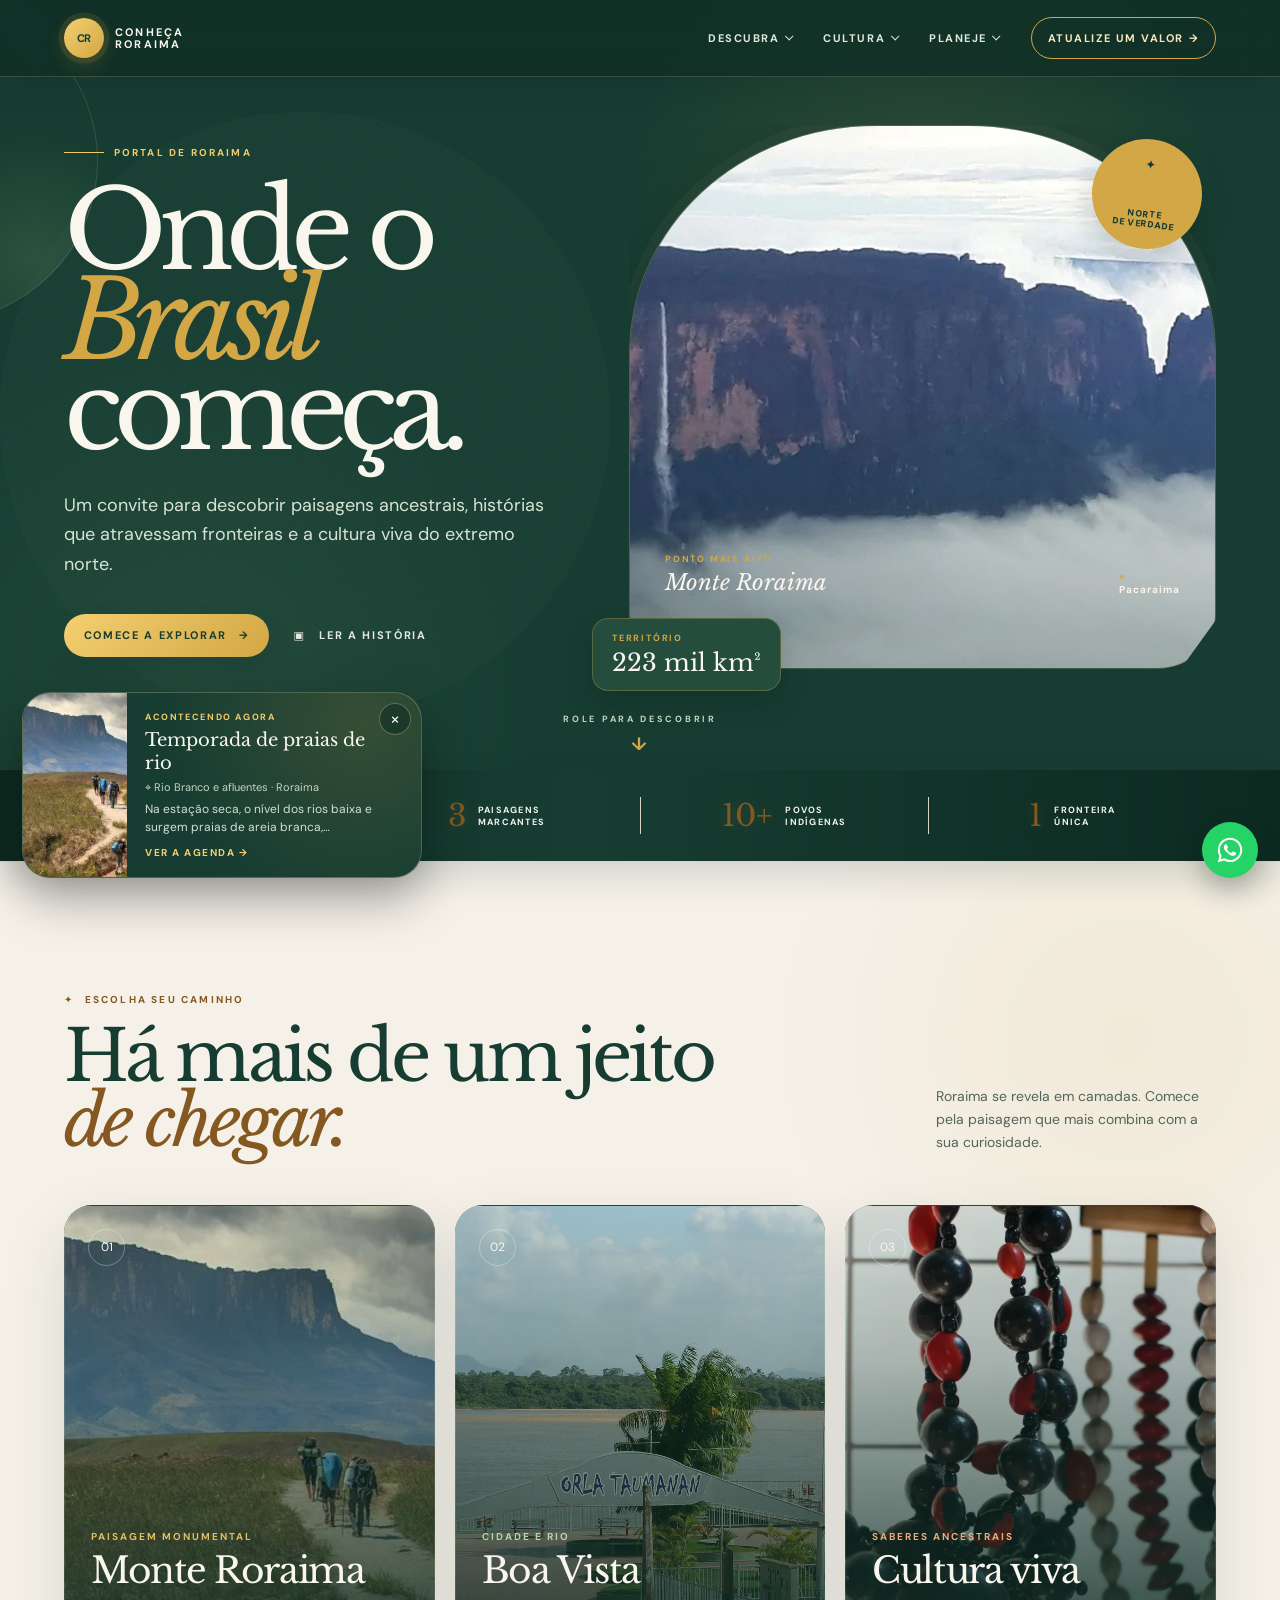
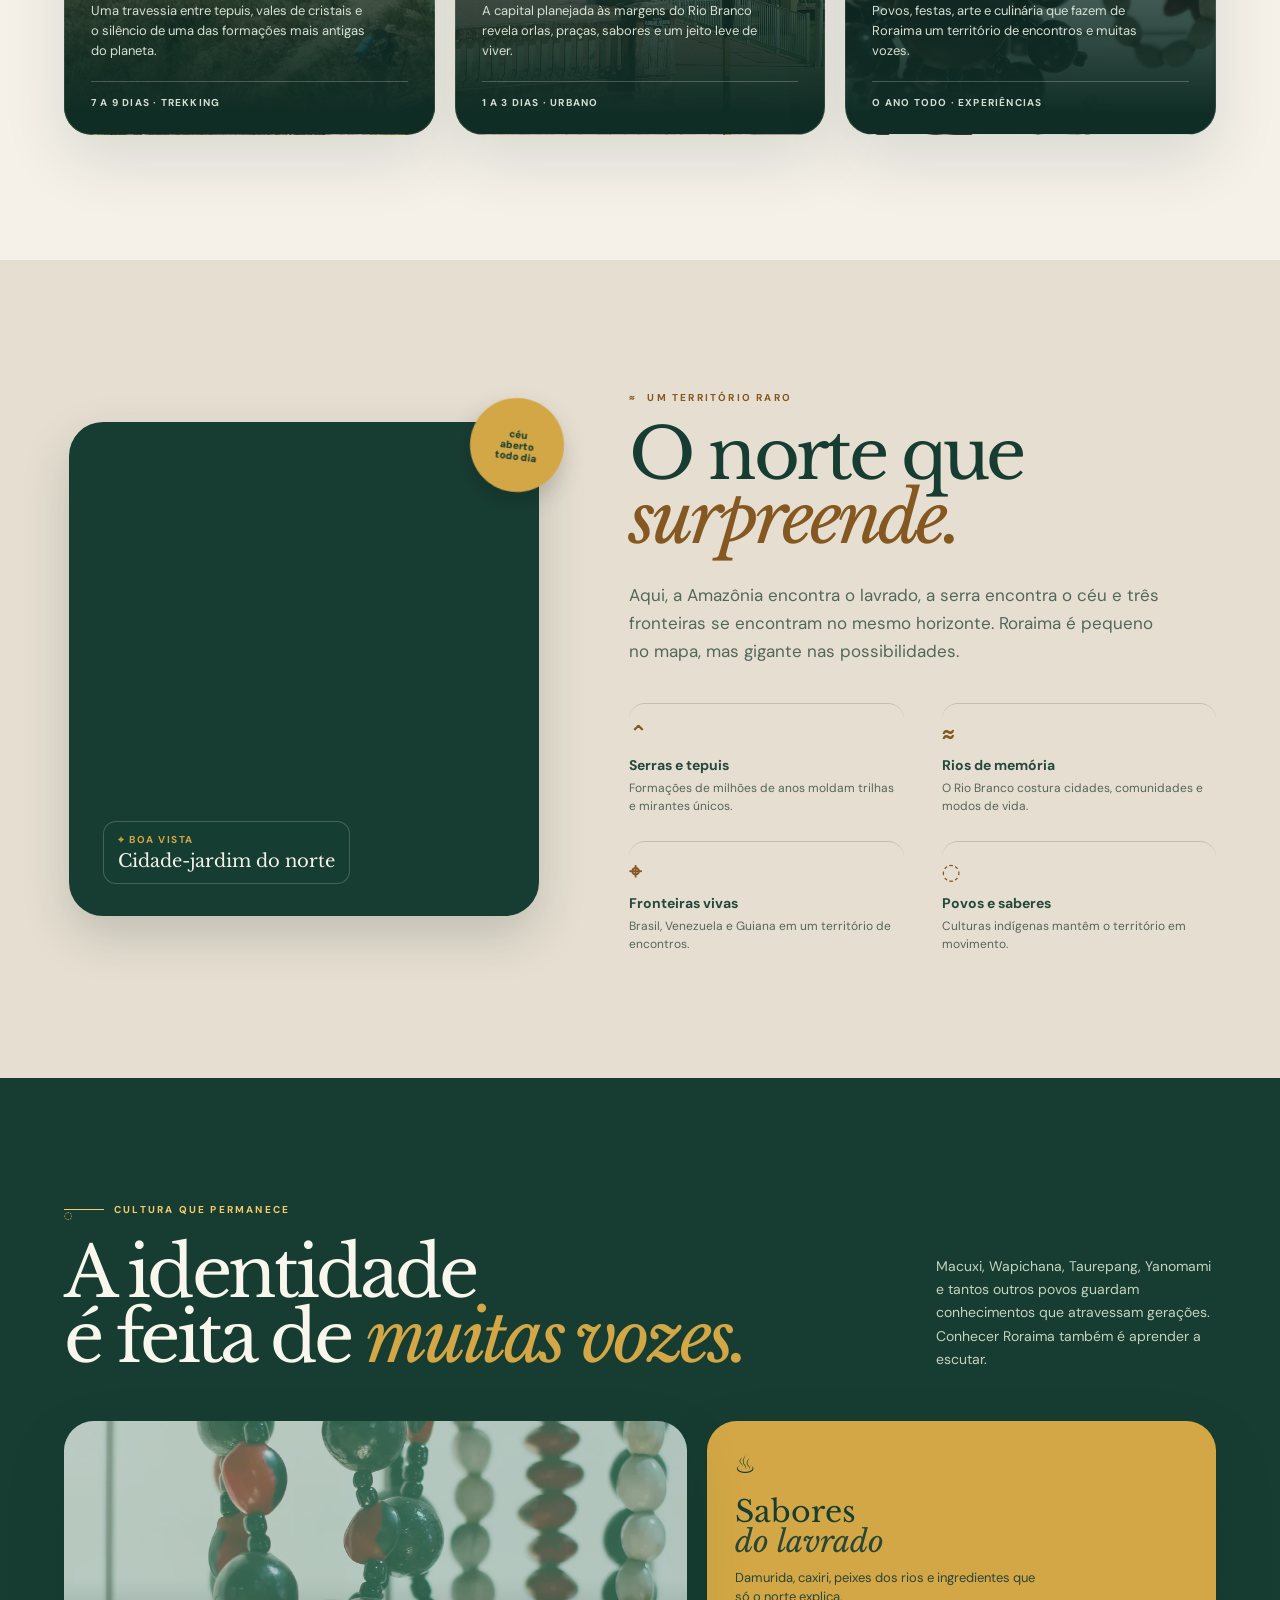
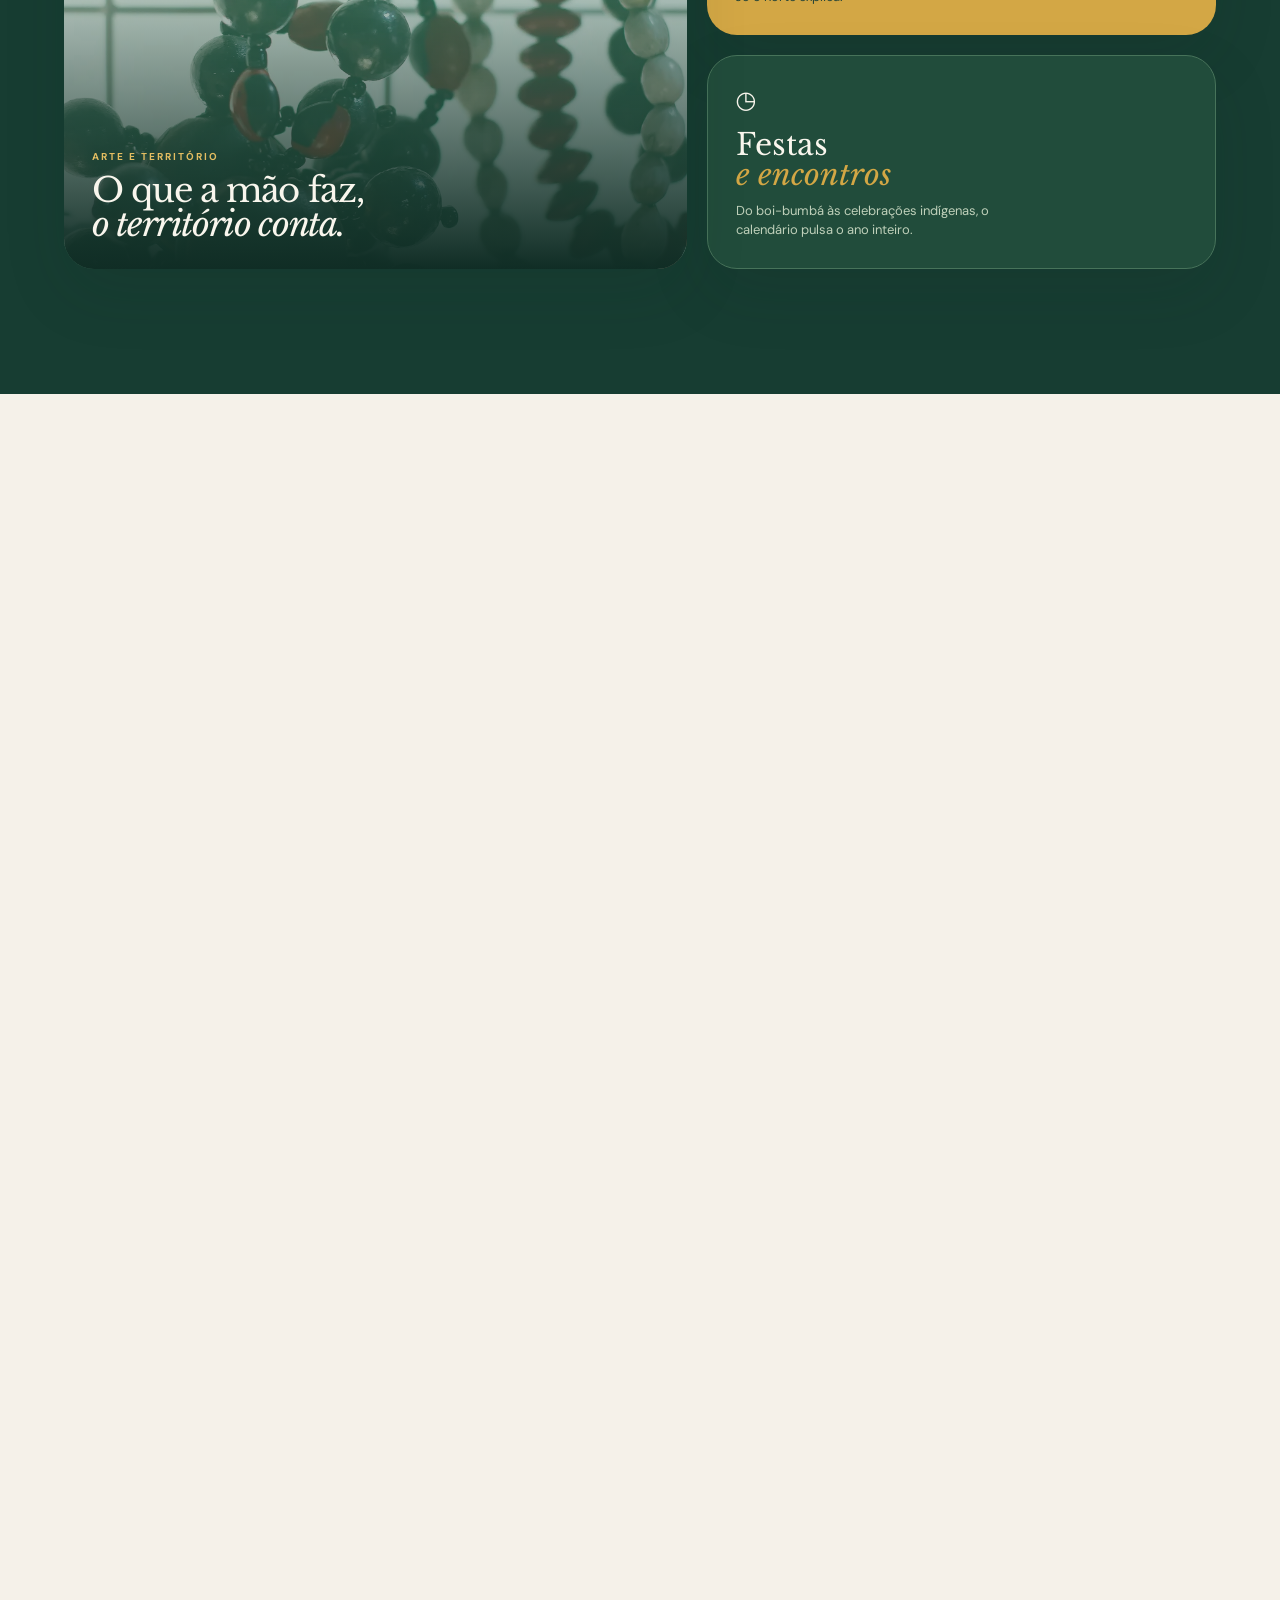
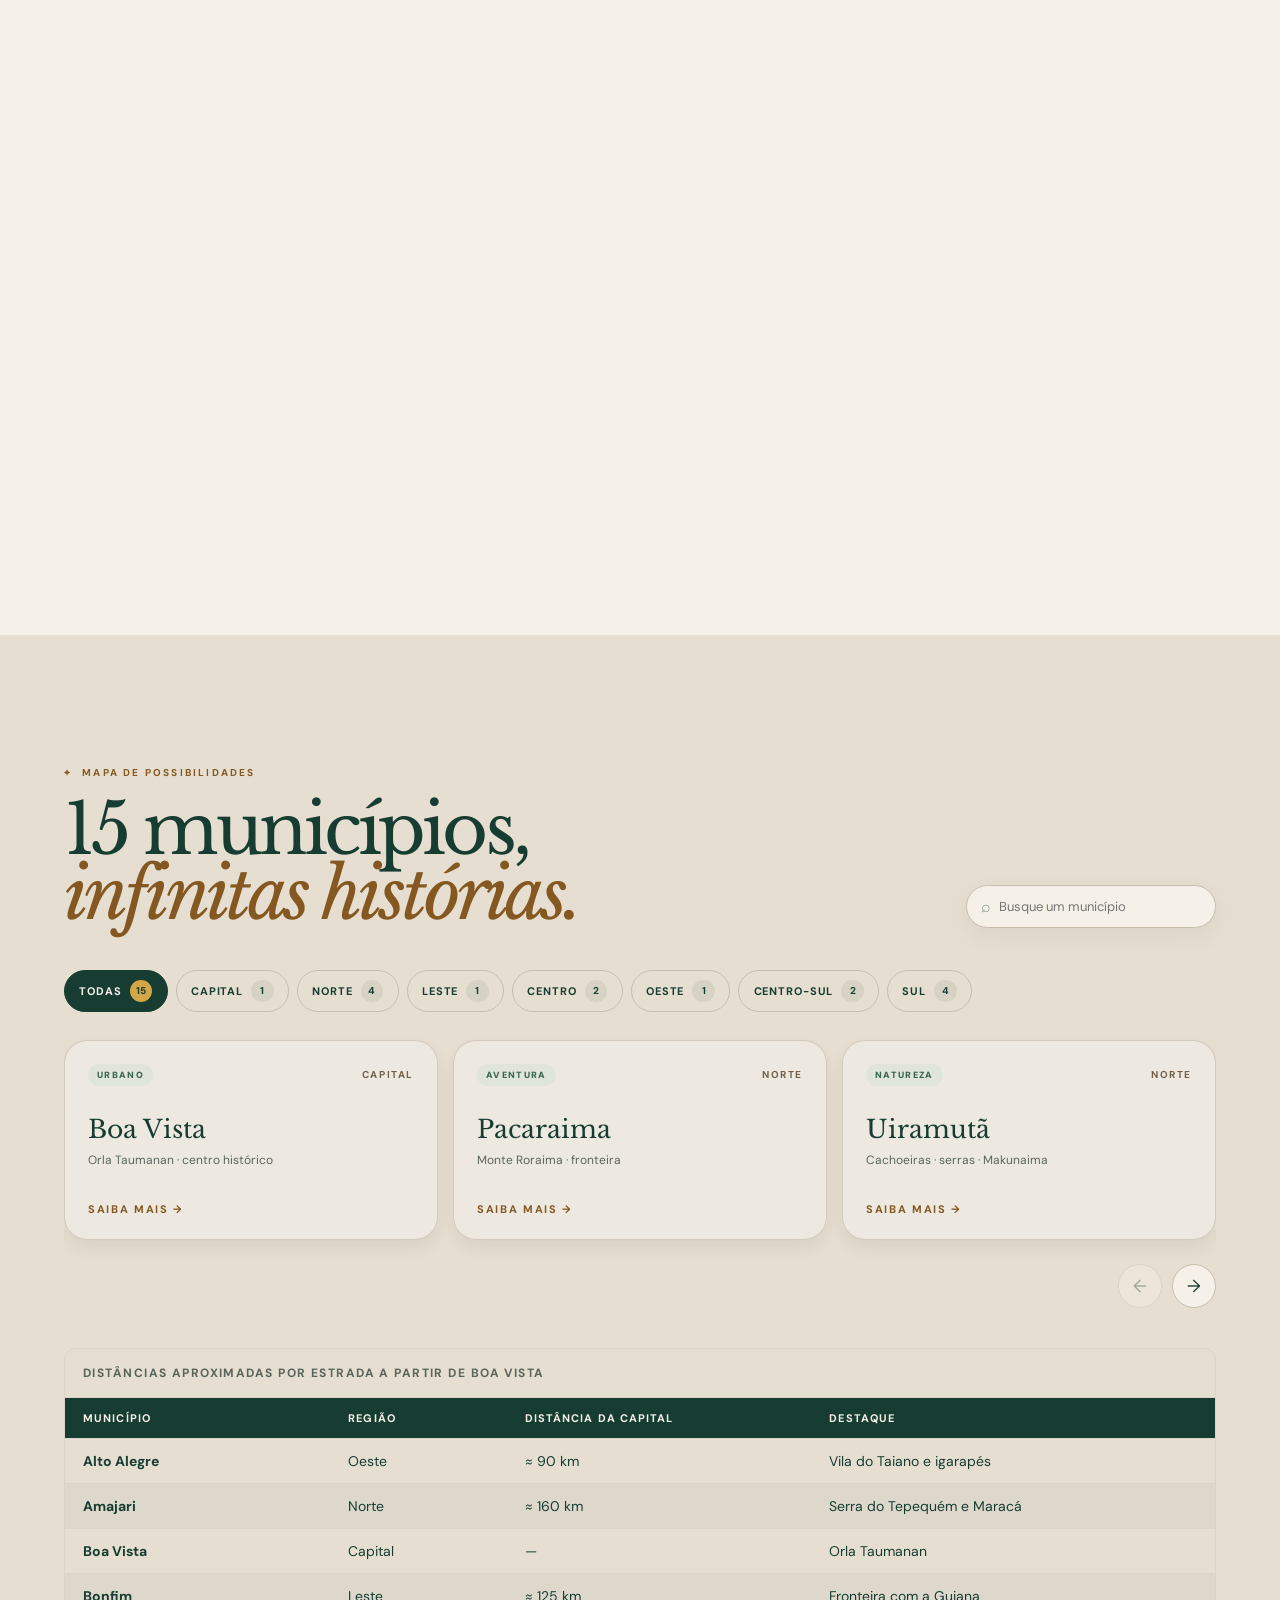
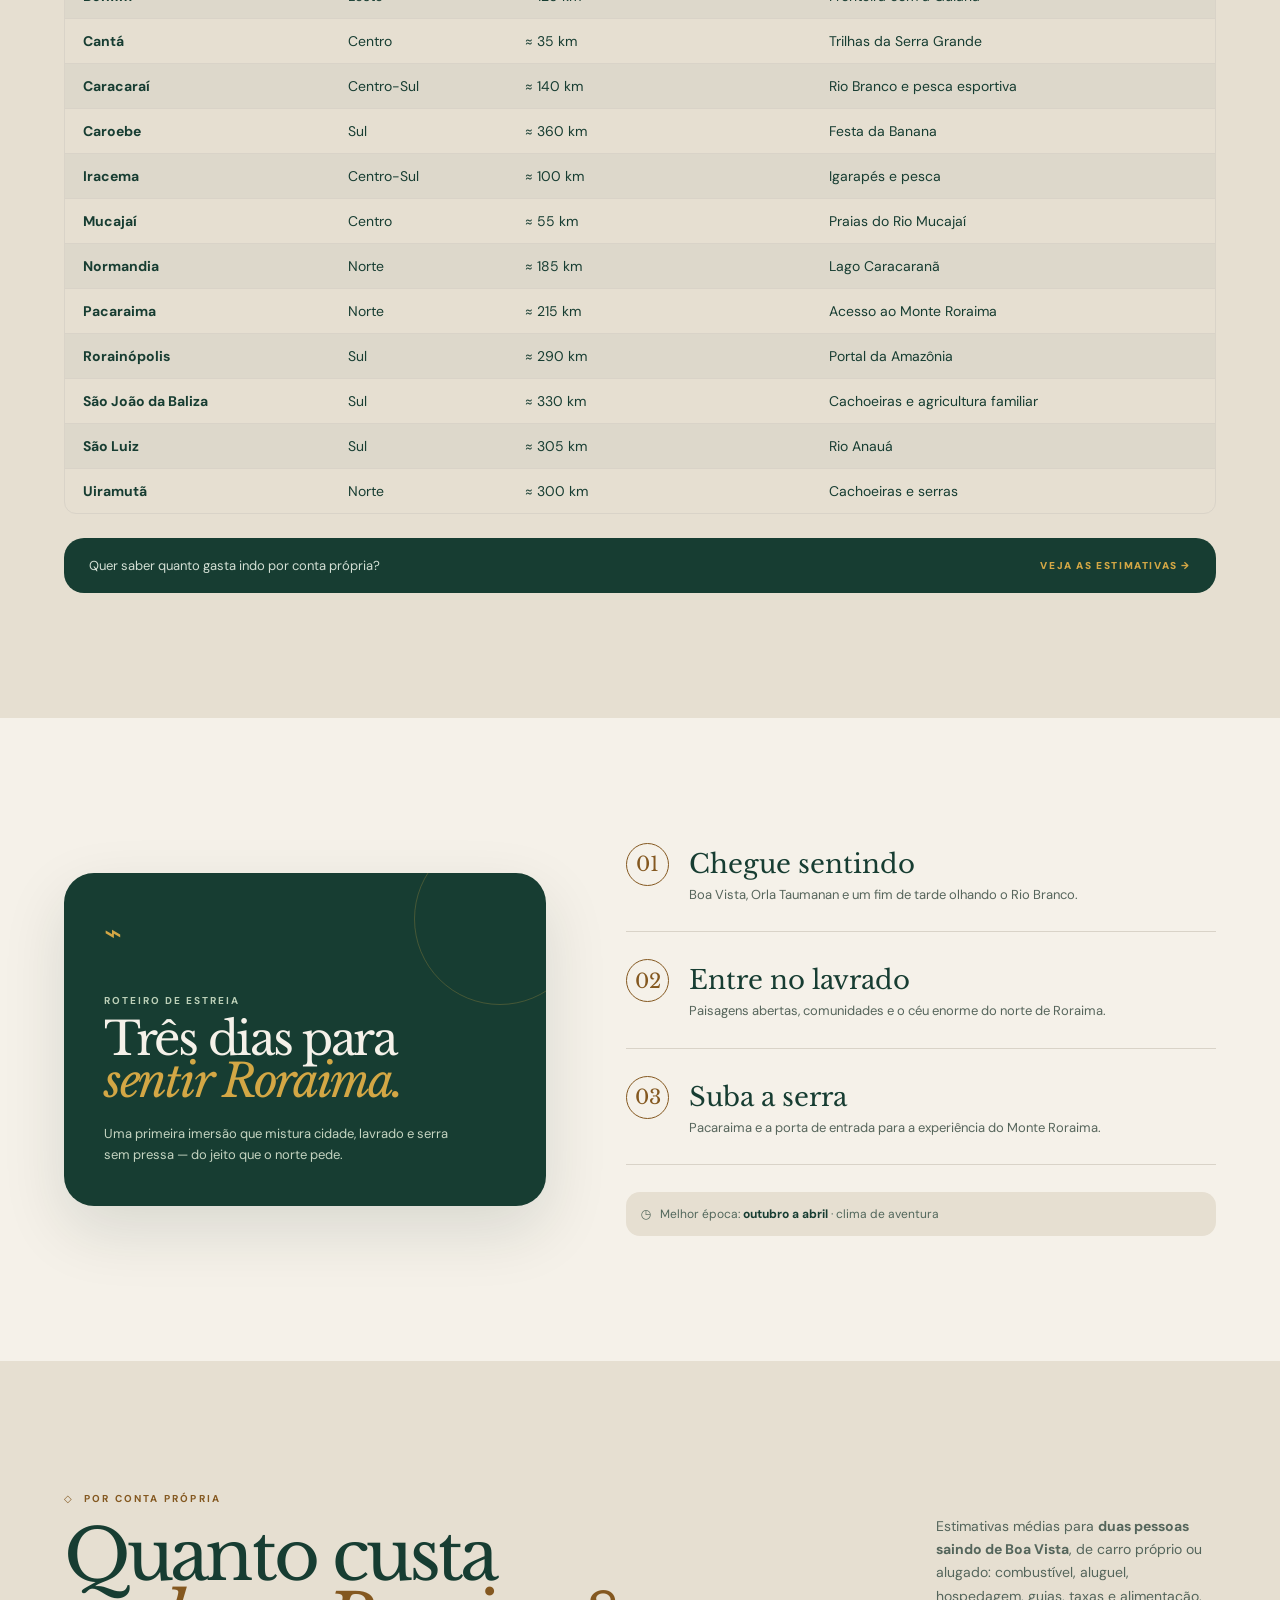
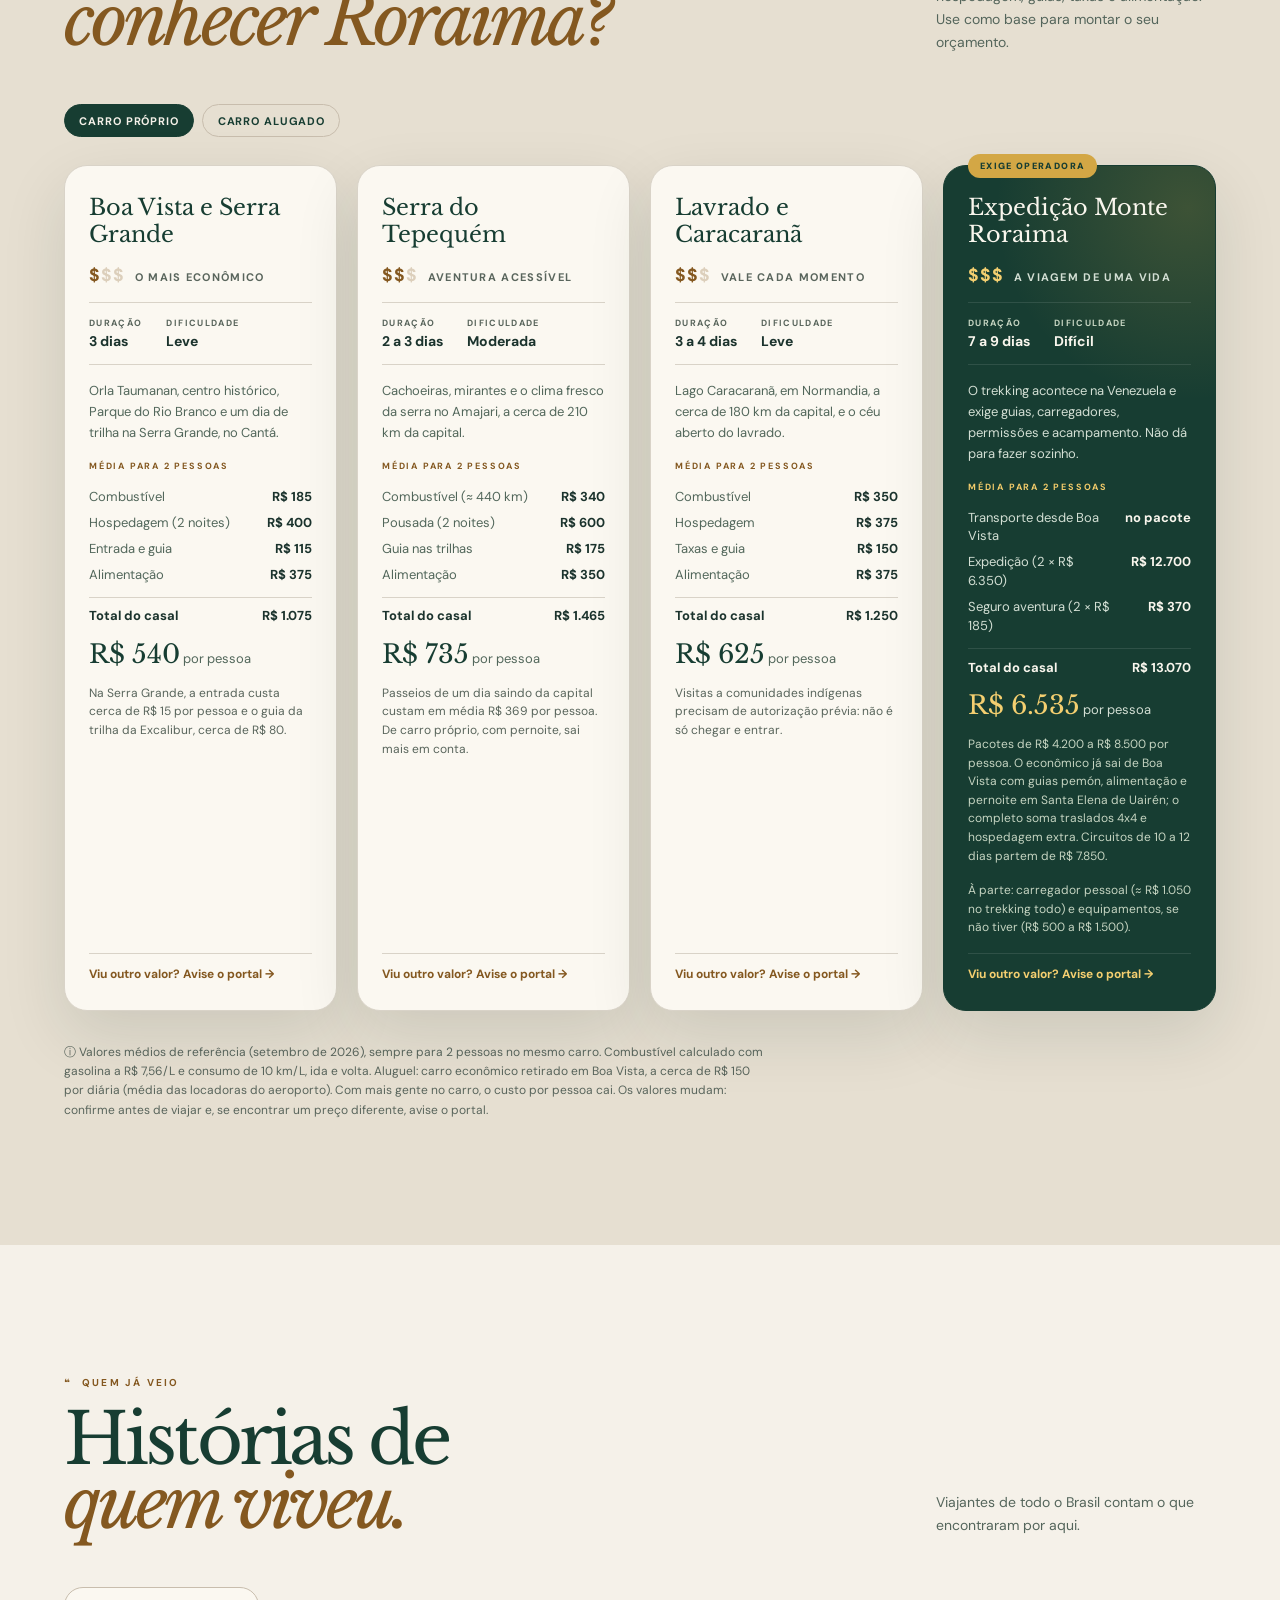
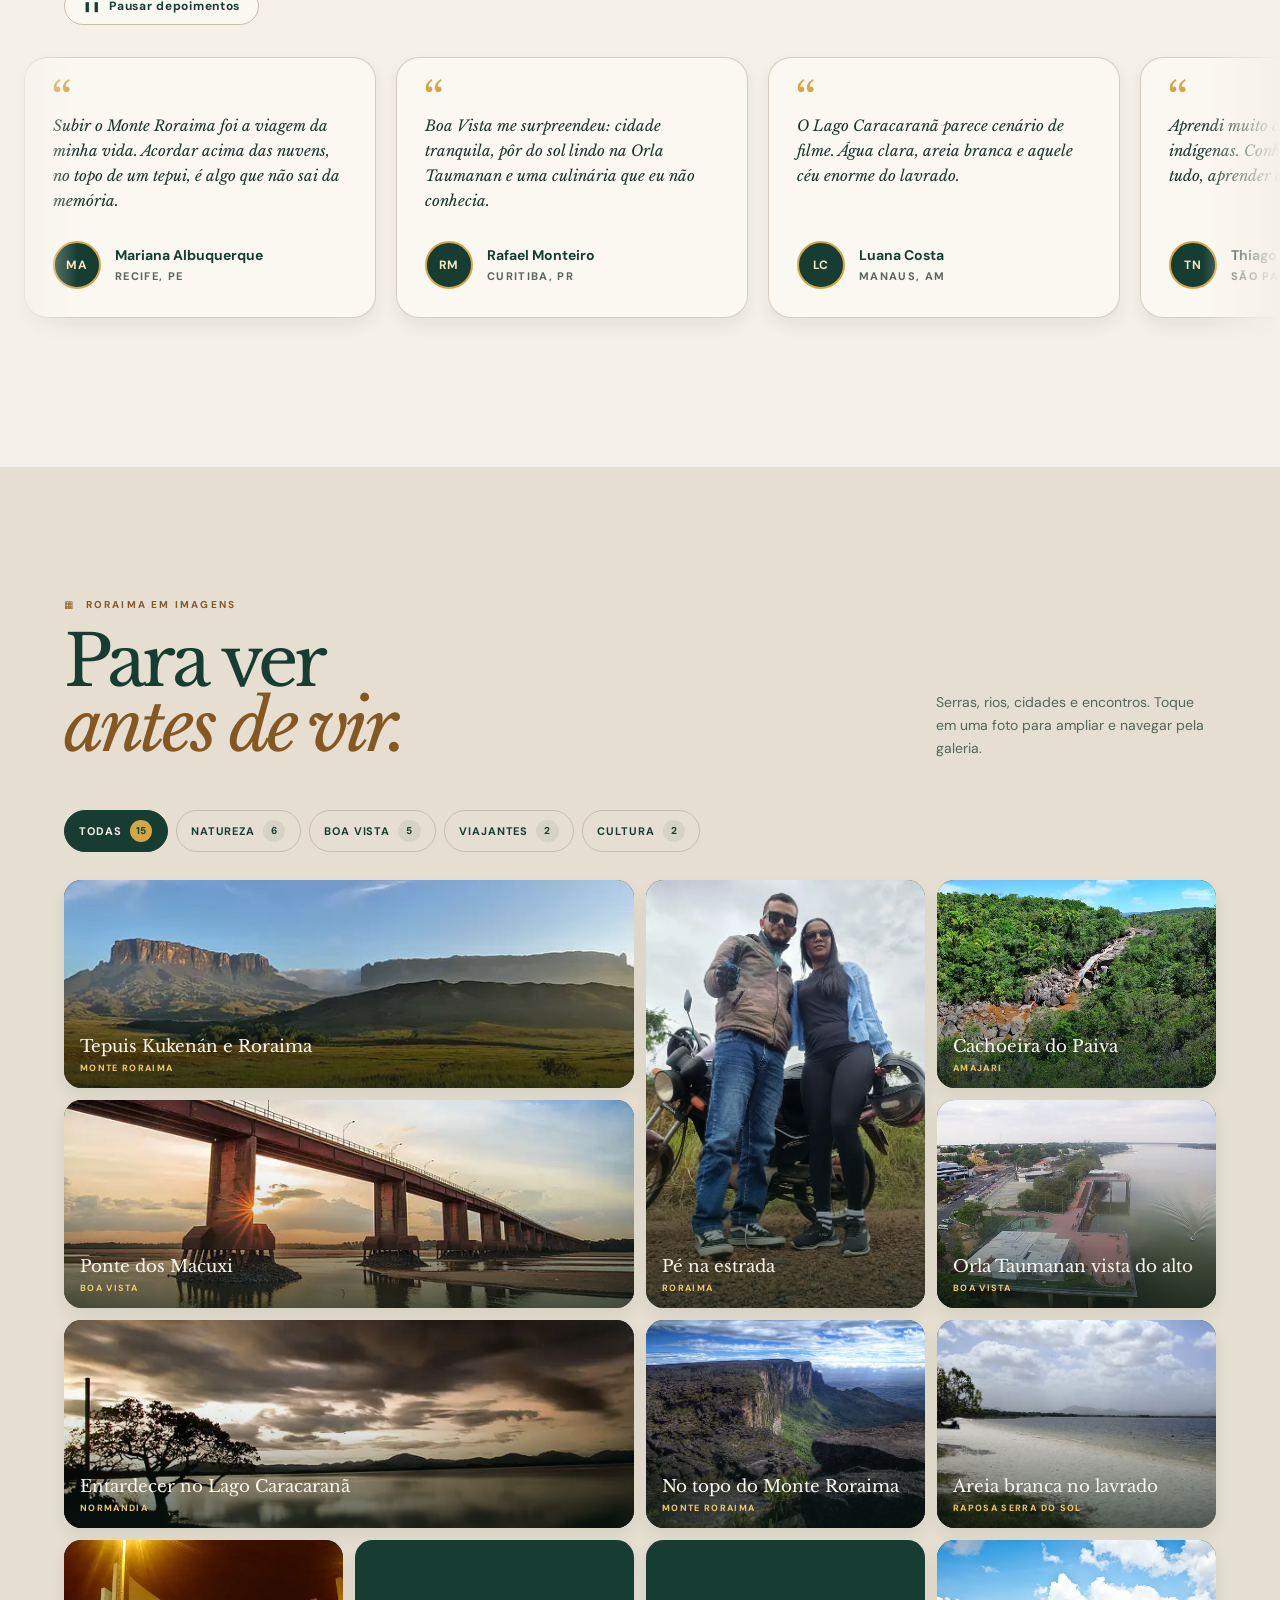
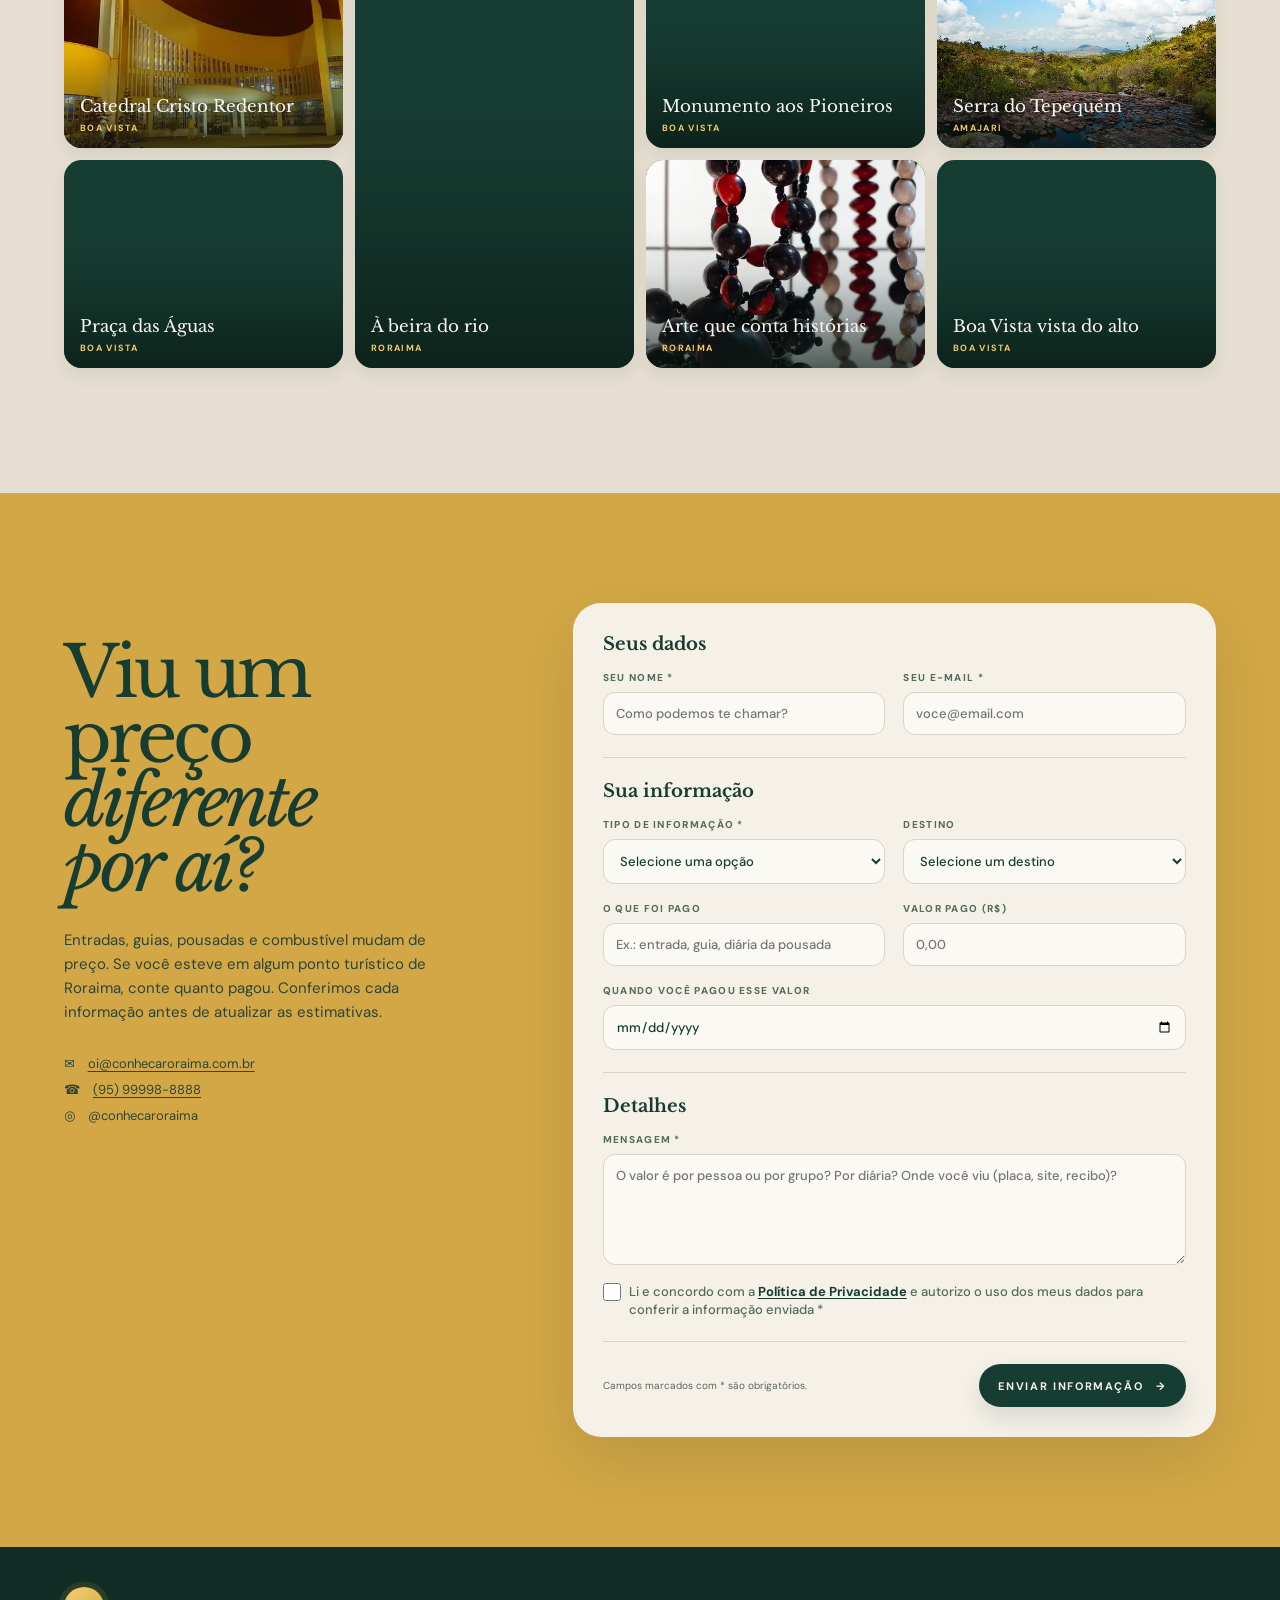
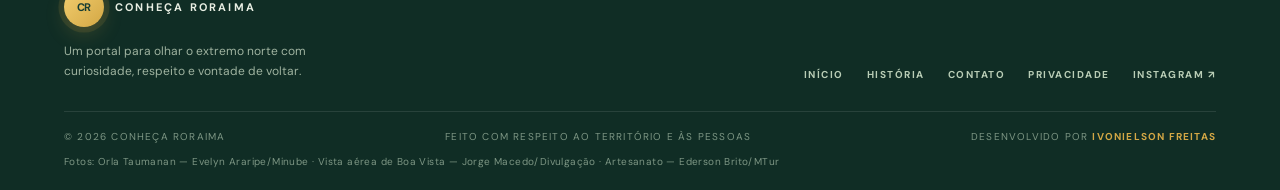
==== commit 2bdd6307: "Refactor code structure for improved readability and maintainability" ====
--- a/index.html
+++ b/index.html
@@ -10,41 +10,61 @@
     <meta name="description" content="Conheça Roraima: turismo, cultura, história, municípios e quanto custa conhecer o extremo norte do Brasil por conta própria.">
     <title>Conheça Roraima — O norte que surpreende</title>
     <link rel="canonical" href="https://conheca-roraima.vercel.app/">
-    <!-- prévia do link ao compartilhar (WhatsApp, redes sociais) -->
+    
     <meta property="og:type" content="website">
     <meta property="og:locale" content="pt_BR">
     <meta property="og:site_name" content="Conheça Roraima">
     <meta property="og:title" content="Conheça Roraima — O norte que surpreende">
     <meta property="og:description" content="Turismo, cultura, história, municípios e quanto custa conhecer o extremo norte do Brasil por conta própria.">
     <meta property="og:url" content="https://conheca-roraima.vercel.app/">
-    <meta property="og:image" content="https://conheca-roraima.vercel.app/assets/img/monte-roraima-aereo.webp">
+    <meta property="og:image" content="https://conheca-roraima.vercel.app/assets/img/og-conheca-roraima.jpg">
+    <meta property="og:image:type" content="image/jpeg">
+    <meta property="og:image:width" content="1200">
+    <meta property="og:image:height" content="630">
     <meta property="og:image:alt" content="Vista aérea do Monte Roraima entre nuvens">
     <meta name="twitter:card" content="summary_large_image">
     <!-- dados estruturados: descrevem o site para os buscadores -->
     <script type="application/ld+json">
     {
       "@context": "https://schema.org",
-      "@type": "WebSite",
-      "name": "Conheça Roraima",
-      "url": "https://conheca-roraima.vercel.app/",
-      "inLanguage": "pt-BR",
-      "description": "Portal informativo sobre turismo, cultura, história, municípios e custos de viagem em Roraima.",
-      "author": { "@type": "Person", "name": "Ivonielson Freitas" }
+      "@graph": [
+        {
+          "@type": "WebSite",
+          "@id": "https://conheca-roraima.vercel.app/#website",
+          "name": "Conheça Roraima",
+          "url": "https://conheca-roraima.vercel.app/",
+          "inLanguage": "pt-BR",
+          "description": "Portal informativo sobre turismo, cultura, história, municípios e custos de viagem em Roraima.",
+          "author": { "@type": "Person", "name": "Ivonielson Freitas", "url": "https://github.com/ivoshow" }
+        },
+        {
+          "@type": "TouristDestination",
+          "name": "Roraima",
+          "description": "Estado do extremo norte do Brasil, com o Monte Roraima, a Serra do Tepequém, o Lago Caracaranã e a cultura dos povos indígenas.",
+          "url": "https://conheca-roraima.vercel.app/",
+          "image": "https://conheca-roraima.vercel.app/assets/img/og-conheca-roraima.jpg",
+          "touristType": ["Ecoturismo", "Turismo de aventura", "Turismo cultural"],
+          "containedInPlace": { "@type": "Country", "name": "Brasil" }
+        }
+      ]
     }
     </script>
+
     <link rel="icon" href="assets/img/favicon.svg" type="image/svg+xml">
-    <link rel="preload" href="assets/fonts/libre-baskerville-normal-latin.woff2" as="font" type="font/woff2" crossorigin>
-    <link rel="preload" href="assets/fonts/libre-baskerville-italic-latin.woff2" as="font" type="font/woff2" crossorigin>
-    <link rel="stylesheet" href="assets/css/fonts.css">
+    <link rel="apple-touch-icon" href="assets/img/apple-touch-icon.png">
+    <!-- fontes do Google Fonts: DM Sans (textos) e Libre Baskerville (títulos) -->
+    <link rel="preconnect" href="https://fonts.googleapis.com">
+    <link rel="preconnect" href="https://fonts.gstatic.com" crossorigin>
+    <link rel="stylesheet" href="https://fonts.googleapis.com/css2?family=DM+Sans:wght@400..900&amp;family=Libre+Baskerville:ital,wght@0,400;0,700;1,400&amp;display=swap">
     <link rel="stylesheet" href="assets/css/styles.css">
-    
 </head>
 
 <body>
+    <a class="skip-link" href="#conteudo">Pular para o conteúdo</a>
     <header class="site-header">
         <div class="container header-inner">
             <a class="brand" href="#top"><span class="brand-mark" aria-hidden="true">CR</span> <span>CONHEÇA<br>RORAIMA</span></a>
-            <button class="menu-toggle" type="button" aria-expanded="false" aria-controls="main-nav" aria-label="Abrir menu"><span></span><span></span><span></span></button>
+            <button class="menu-toggle" type="button" aria-expanded="false" aria-controls="main-nav" aria-label="Menu"><span></span><span></span><span></span></button>
             <nav class="main-nav" id="main-nav" aria-label="Navegação principal">
                 <ul>
                     <li class="nav-group">
@@ -78,12 +98,12 @@
         </div>
     </header>
 
-    <main>
-        <section class="hero hero-noise">
+    <main id="conteudo" tabindex="-1">
+        <section class="hero hero-noise" aria-labelledby="hero-title">
             <div class="container hero-grid">
                 <header class="hero-copy reveal">
-                    <p class="kicker kicker-gold"><span></span> Portal de Roraima</p>
-                    <h1>Onde o<br><em>Brasil</em><br>começa.</h1>
+                    <p class="kicker kicker-gold"><span aria-hidden="true"></span> Portal de Roraima</p>
+                    <h1 id="hero-title"><span class="sr-only">Roraima: </span>Onde o<br><em>Brasil</em><br>começa.</h1>
                     <p>Um convite para descobrir paisagens ancestrais, histórias que atravessam fronteiras e a cultura viva do extremo norte.</p>
                     <div class="hero-actions"><a class="button button-gold" href="#experiencias">Comece a explorar <span aria-hidden="true">→</span></a><a class="text-link" href="#historia"><span aria-hidden="true">▣</span> &nbsp; Ler a história</a></div>
                 </header>
@@ -100,21 +120,22 @@
             <a class="scroll-cue" href="#experiencias">ROLE PARA DESCOBRIR<br><span aria-hidden="true">↓</span></a>
         </section>
 
-        <aside class="stats" aria-label="Roraima em números">
+        <section class="stats" aria-labelledby="stats-title">
+            <h2 class="sr-only" id="stats-title">Roraima em números</h2>
             <ul class="container stats-grid">
                 <li><strong>15</strong><span>municípios</span></li>
                 <li><strong>3</strong><span>paisagens<br>marcantes</span></li>
                 <li><strong>10+</strong><span>povos<br>indígenas</span></li>
                 <li><strong>1</strong><span>fronteira<br>única</span></li>
             </ul>
-        </aside>
-
-        <section class="section" id="experiencias">
+        </section>
+
+        <section class="section" id="experiencias" aria-labelledby="experiencias-title">
             <div class="container">
                 <header class="section-heading">
                     <hgroup>
                         <p class="kicker"><span aria-hidden="true">✦</span> Escolha seu caminho</p>
-                        <h2>Há mais de um jeito<br><em>de chegar.</em></h2></hgroup>
+                        <h2 id="experiencias-title">Há mais de um jeito<br><em>de chegar.</em></h2></hgroup>
                     <p>Roraima se revela em camadas. Comece pela paisagem que mais combina com a sua curiosidade.</p>
                 </header>
                 <div class="experience-grid">
@@ -146,13 +167,13 @@
             </div>
         </section>
 
-        <section class="section territory" id="territorio">
+        <section class="section territory" id="territorio" aria-labelledby="territorio-title">
             <div class="container territory-grid">
                 <figure class="territory-photo"><img src="assets/img/boa-vista-centro-civico.webp" alt="Vista aérea do centro de Boa Vista, com a Praça do Centro Cívico e o Rio Branco ao fundo" width="612" height="612" loading="lazy" decoding="async">
                     <span class="round-note" aria-hidden="true">céu<br>aberto<br>todo dia</span><figcaption class="photo-label"><span aria-hidden="true">⌖</span> BOA VISTA<strong>Cidade-jardim do norte</strong></figcaption></figure>
                 <div class="territory-content">
                     <p class="kicker"><span aria-hidden="true">≈</span> Um território raro</p>
-                    <h2>O norte que<br><em>surpreende.</em></h2>
+                    <h2 id="territorio-title">O norte que<br><em>surpreende.</em></h2>
                     <p class="lead">Aqui, a Amazônia encontra o lavrado, a serra encontra o céu e três fronteiras se encontram no mesmo horizonte. Roraima é pequeno no mapa, mas gigante nas possibilidades.</p>
                     <ul class="feature-grid">
                         <li><b aria-hidden="true">⌃</b><strong>Serras e tepuis</strong>
@@ -172,12 +193,12 @@
             </div>
         </section>
 
-        <section class="section culture" id="cultura">
+        <section class="section culture" id="cultura" aria-labelledby="cultura-title">
             <div class="container">
                 <header class="culture-heading">
                     <hgroup>
                         <p class="kicker kicker-gold"><span aria-hidden="true">◌</span> Cultura que permanece</p>
-                        <h2>A identidade<br>é feita de <em>muitas vozes.</em></h2></hgroup>
+                        <h2 id="cultura-title">A identidade<br>é feita de <em>muitas vozes.</em></h2></hgroup>
                     <p>Macuxi, Wapichana, Taurepang, Yanomami e tantos outros povos guardam conhecimentos que atravessam gerações. Conhecer Roraima também é aprender a escutar.</p>
                 </header>
                 <div class="culture-grid">
@@ -278,11 +299,11 @@
             </div>
         </section>
 
-        <section class="section history" id="historia">
+        <section class="section history" id="historia" aria-labelledby="historia-title">
             <div class="container history-grid">
                 <header>
                     <p class="kicker"><span aria-hidden="true">▣</span> Linha do tempo</p>
-                    <h2>Antes de ser<br><em>fronteira,</em><br>já era casa.</h2>
+                    <h2 id="historia-title">Antes de ser<br><em>fronteira,</em><br>já era casa.</h2>
                     <p class="lead">A história de Roraima é feita de ocupações, deslocamentos e resistências. Uma narrativa que continua sendo escrita.</p>
                 </header>
                 <ol class="timeline">
@@ -306,12 +327,12 @@
             </div>
         </section>
 
-        <section class="section municipalities" id="municipios">
+        <section class="section municipalities" id="municipios" aria-labelledby="municipios-title">
             <div class="container">
                 <header class="municipality-heading">
                     <hgroup>
                         <p class="kicker"><span aria-hidden="true">⌖</span> Mapa de possibilidades</p>
-                        <h2>15 municípios,<br><em>infinitas histórias.</em></h2></hgroup>
+                        <h2 id="municipios-title">15 municípios,<br><em>infinitas histórias.</em></h2></hgroup>
                     <search class="search" aria-label="Buscar municípios">
                         <span aria-hidden="true">⌕</span>
                         <label class="sr-only" for="municipality-search">Buscar município</label>
@@ -716,10 +737,10 @@
             </div>
         </section>
 
-        <section class="section itinerary" id="roteiro">
+        <section class="section itinerary" id="roteiro" aria-labelledby="roteiro-title">
             <div class="container itinerary-grid">
                 <header class="itinerary-card"><span class="route-icon" aria-hidden="true">⌁</span><small>ROTEIRO DE ESTREIA</small>
-                    <h2>Três dias para<br><em>sentir Roraima.</em></h2>
+                    <h2 id="roteiro-title">Três dias para<br><em>sentir Roraima.</em></h2>
                     <p>Uma primeira imersão que mistura cidade, lavrado e serra sem pressa — do jeito que o norte pede.</p>
                 </header>
                 <div class="itinerary-list">
@@ -867,6 +888,7 @@
                         <h2 id="testimonials-title">Histórias de<br><em>quem viveu.</em></h2></hgroup>
                     <p>Viajantes de todo o Brasil contam o que encontraram por aqui.</p>
                 </header>
+                <button class="testimonials-pause" id="testimonials-pause" type="button" aria-controls="testimonials-track" hidden><span class="testimonials-pause-icon" aria-hidden="true">❚❚</span> <span class="testimonials-pause-text">Pausar depoimentos</span></button>
             </div>
             <div class="testimonials-viewport">
                 <ul class="testimonials-track" id="testimonials-track">
@@ -990,14 +1012,14 @@
             </div>
         </section>
 
-        <section class="contact" id="contato">
+        <section class="contact" id="contato" aria-labelledby="contato-title">
             <div class="container contact-grid">
                 <header>
                     <p class="kicker kicker-dark"><span aria-hidden="true">✉</span> Colabore com o portal</p>
-                    <h2>Viu um preço<br><em>diferente<br>por aí?</em></h2>
+                    <h2 id="contato-title">Viu um preço<br><em>diferente<br>por aí?</em></h2>
                     <p>Entradas, guias, pousadas e combustível mudam de preço. Se você esteve em algum ponto turístico de Roraima, conte quanto pagou. Conferimos cada informação antes de atualizar as estimativas.</p>
-                    <address class="contact-details"><span aria-hidden="true">✉</span> oi@conhecaroraima.com.br
-                        <br><span aria-hidden="true">☎</span> (95) 9999-88888
+                    <address class="contact-details"><span aria-hidden="true">✉</span> <a href="mailto:oi@conhecaroraima.com.br">oi@conhecaroraima.com.br</a>
+                        <br><span aria-hidden="true">☎</span> <a href="tel:+5595999988888">(95) 99998-8888</a>
                         <br><span aria-hidden="true">◎</span> @conhecaroraima</address>
                 </header>
                 <form id="contact-form" action="#" method="POST" aria-label="Formulário para enviar informações ao portal">
@@ -1006,7 +1028,7 @@
                         <div class="form-row">
                             <div class="form-field">
                                 <label for="nome">Seu nome *</label>
-                                <input id="nome" name="nome" type="text" required minlength="3" maxlength="80" pattern="[A-Za-zÀ-ÿ ]+" title="Use apenas letras e espaços (mínimo de 3 caracteres)." autocomplete="name" placeholder="Como podemos te chamar?">
+                                <input id="nome" name="nome" type="text" required minlength="3" maxlength="80" pattern="[A-Za-zÀ-ÖØ-öø-ÿ' \-]+" title="Use letras, espaços, apóstrofo ou hífen (mínimo de 3 caracteres)." autocomplete="name" placeholder="Como podemos te chamar?">
                             </div>
                             <div class="form-field">
                                 <label for="email">Seu e-mail *</label>
@@ -1128,7 +1150,7 @@
 
     <!-- Botão flutuante do WhatsApp. O número vai no formato internacional,
          só dígitos: 55 (Brasil) + DDD + número. Ícone: Font Awesome Free (CC BY 4.0). -->
-    <a class="whatsapp-float" id="whatsapp-float" href="https://wa.me/5595999988888?text=Ol%C3%A1!%20Vim%20pelo%20portal%20Conhe%C3%A7a%20Roraima%20e%20tenho%20uma%20informa%C3%A7%C3%A3o%20sobre%20valores." data-phone="5595999988888" target="_blank" rel="noopener" aria-label="Fale com o portal pelo WhatsApp (abre em nova aba)">
+    <a class="whatsapp-float" id="whatsapp-float" href="https://wa.me/5595999988888?text=Ol%C3%A1!%20Vim%20pelo%20portal%20Conhe%C3%A7a%20Roraima%20e%20tenho%20uma%20informa%C3%A7%C3%A3o%20sobre%20valores." data-phone="5595999988888" target="_blank" rel="noopener" aria-label="Fale no WhatsApp (abre em nova aba)">
         <svg aria-hidden="true" focusable="false" viewBox="0 0 448 512" xmlns="http://www.w3.org/2000/svg"><path fill="currentColor" d="M380.9 97.1C339 55.1 283.2 32 223.9 32c-122.4 0-222 99.6-222 222 0 39.1 10.2 77.3 29.6 111L0 480l117.7-30.9c32.4 17.7 68.9 27 106.1 27h.1c122.3 0 224.1-99.6 224.1-222 0-59.3-25.2-115-67.1-157zm-157 341.6c-33.2 0-65.7-8.9-94-25.7l-6.7-4-69.8 18.3L72 359.2l-4.4-7c-18.5-29.4-28.2-63.3-28.2-98.2 0-101.7 82.8-184.5 184.6-184.5 49.3 0 95.6 19.2 130.4 54.1 34.8 34.9 56.2 81.2 56.1 130.5 0 101.8-84.9 184.6-186.6 184.6zm101.2-138.2c-5.5-2.8-32.8-16.2-37.9-18-5.1-1.9-8.8-2.8-12.5 2.8-3.7 5.6-14.3 18-17.6 21.8-3.2 3.7-6.5 4.2-12 1.4-32.6-16.3-54-29.1-75.5-66-5.7-9.8 5.7-9.1 16.3-30.3 1.8-3.7.9-6.9-.5-9.7-1.4-2.8-12.5-30.1-17.1-41.2-4.5-10.8-9.1-9.3-12.5-9.5-3.2-.2-6.9-.2-10.6-.2-3.7 0-9.7 1.4-14.8 6.9-5.1 5.6-19.4 19-19.4 46.3 0 27.3 19.9 53.7 22.6 57.4 2.8 3.7 39.1 59.7 94.8 83.8 35.2 15.2 49 16.5 66.6 13.9 10.7-1.6 32.8-13.4 37.4-26.4 4.6-13 4.6-24.1 3.2-26.4-1.3-2.5-5-3.9-10.5-6.6z"/></svg>
         <span class="whatsapp-label" aria-hidden="true">Fale no WhatsApp</span>
     </a>
--- a/assets/css/styles.css
+++ b/assets/css/styles.css
@@ -50,7 +50,6 @@
   /* ---- Tipografia ---- */
   --fonte-texto: 'DM Sans', system-ui, sans-serif;   /* textos e interface */
   --fonte-titulo: 'Libre Baskerville', Georgia, serif;   /* títulos           */
-  --fonte-titulo-curta: 'Libre Baskerville', serif;   /* atalhos com font:  */
   --peso-regular: 400;
   --peso-negrito: 700;   /* títulos de bloco e navegação */
   --peso-extra: 800;
@@ -131,10 +130,13 @@
   height: auto;     /* a altura segue a proporção dos atributos width/height */
 }
 
-/* botões e links herdam a fonte do pai: sem isso o navegador usaria a
-   fonte padrão do sistema e o site teria dois estilos diferentes */
+/* links, botões e campos de formulário herdam a fonte do pai: sem isso o
+   navegador usaria a fonte padrão do sistema e o site teria dois estilos */
 a,
-button {
+button,
+input,
+select,
+textarea {
   font: inherit;
 }
 
@@ -217,6 +219,42 @@
 .eyebrow.terracotta { color: #edab7c; }
 
 /* texto lido por leitores de tela, mas invisível na tela */
+/* link "Pular para o conteúdo" (WCAG 2.4.1): fica fora da tela e aparece
+   no topo quando recebe foco pelo Tab */
+.skip-link {
+  position: fixed;
+  top: .75rem;
+  left: .75rem;
+  z-index: 1000;
+  padding: .75rem 1.25rem;
+  border-radius: var(--raio-pilula);
+  background: var(--ouro);
+  color: var(--verde-profundo);
+  font-weight: var(--peso-negrito);
+  transform: translateY(-200%);
+  transition: transform var(--transicao);
+}
+.skip-link:focus { transform: none; }
+
+/* o <main> recebe o foco do skip link só para levar o leitor até ali */
+main:focus { outline: none; }
+
+/* foco visível padrão para links, botões e campos (WCAG 2.4.7); os
+   componentes em fundo escuro trocam a cor do anel mais abaixo */
+:focus-visible {
+  outline: .1875rem solid var(--ouro-escuro);
+  outline-offset: .1875rem;
+}
+.site-header :focus-visible,
+.hero :focus-visible,
+.stats :focus-visible,
+.culture :focus-visible,
+.pricing-card.featured :focus-visible,
+footer :focus-visible {
+  outline-color: var(--ouro-brilho);
+}
+.contact :focus-visible { outline-color: var(--verde-profundo); }
+
 .sr-only {
   position: absolute;
   width: 1px;
@@ -268,7 +306,7 @@
 .contact h2 {
   margin: 1.0625rem 0 0;
   color: var(--verde-floresta);
-  font: var(--peso-regular) clamp(3.2rem, 5.5vw, 5.6rem) /.92 var(--fonte-titulo-curta);
+  font: var(--peso-regular) clamp(3.2rem, 5.5vw, 5.6rem) /.92 var(--fonte-titulo);
   letter-spacing: -.055em;
 }
 
@@ -667,7 +705,7 @@
 .hero-image figcaption strong {
   display: block;
   margin-top: .25rem;
-  font: italic 1.375rem var(--fonte-titulo-curta);
+  font: italic 1.375rem var(--fonte-titulo);
 }
 
 .hero-image figcaption small {
@@ -723,7 +761,7 @@
 .territory-badge strong {
   display: block;
   margin-top: .25rem;
-  font: 1.5rem var(--fonte-titulo-curta);
+  font: 1.5rem var(--fonte-titulo);
 }
 
 /* chamada para rolar a página, centralizada com translateX(-50%) */
@@ -782,7 +820,7 @@
 
 .stats-grid strong {
   color: var(--ouro-escuro);
-  font: 1.875rem var(--fonte-titulo-curta);
+  font: 1.875rem var(--fonte-titulo);
 }
 
 .stats-grid span {
@@ -865,7 +903,7 @@
 .card-content h3,
 .culture-photo h3 {
   margin: .5rem 0 0;
-  font: var(--peso-regular) 2.25rem / 1 var(--fonte-titulo-curta);
+  font: var(--peso-regular) 2.25rem / 1 var(--fonte-titulo);
   letter-spacing: -.04em;
 }
 
@@ -942,7 +980,7 @@
   display: block;
   margin-top: .25rem;
   color: var(--creme);
-  font: 1.125rem var(--fonte-titulo-curta);
+  font: 1.125rem var(--fonte-titulo);
   letter-spacing: 0;
 }
 
@@ -1105,7 +1143,7 @@
 
 .culture-box h3 {
   margin: .9375rem 0 0;
-  font: var(--peso-regular) 1.875rem / 1 var(--fonte-titulo-curta);
+  font: var(--peso-regular) 1.875rem / 1 var(--fonte-titulo);
 }
 
 .culture-box h3 em {
@@ -1181,7 +1219,7 @@
 .timeline h3 {
   margin: .5625rem 0 0;
   color: var(--verde-floresta);
-  font: var(--peso-regular) 1.6875rem / 1 var(--fonte-titulo-curta);
+  font: var(--peso-regular) 1.6875rem / 1 var(--fonte-titulo);
 }
 
 .timeline p {
@@ -1299,7 +1337,7 @@
 
 .municipality-grid h3 {
   margin: .25rem 0 0;
-  font: 1.5625rem var(--fonte-titulo-curta);   /* sem negrito, como o design original */
+  font: 1.5625rem var(--fonte-titulo);   /* sem negrito, como o design original */
 }
 
 .municipality-grid p {
@@ -1463,7 +1501,7 @@
   position: relative;
   z-index: 1;   /* fica acima do círculo decorativo */
   margin: .6875rem 0 0;
-  font: var(--peso-regular) 2.875rem / .9 var(--fonte-titulo-curta);
+  font: var(--peso-regular) 2.875rem / .9 var(--fonte-titulo);
   letter-spacing: -.05em;
   /* título do card de roteiro: .section h2 pinta de verde (mesma cor do fundo
    do card); aqui o texto volta a ser creme para ficar legível */
@@ -1504,12 +1542,12 @@
   border: 1px solid var(--ouro-escuro);
   border-radius: var(--raio-circulo);
   color: var(--ouro-escuro);
-  font: 1.25rem var(--fonte-titulo-curta);
+  font: 1.25rem var(--fonte-titulo);
 }
 
 .itinerary-list h3 {
   color: var(--verde-floresta);
-  font: var(--peso-regular) 1.625rem / 1 var(--fonte-titulo-curta);
+  font: var(--peso-regular) 1.625rem / 1 var(--fonte-titulo);
 }
 
 /* .step-text: div que agrupa título + descrição de cada passo */
@@ -1572,6 +1610,12 @@
 }
 
 .contact-details span { margin-right: .75em; }
+
+.contact-details a {
+  text-decoration: underline;
+  text-underline-offset: .2em;
+}
+.contact-details a:hover { color: var(--verde-profundo); }
 
 .contact-details {
   margin-top: 1.6875rem;
@@ -1668,7 +1712,7 @@
 
 .contact legend {
   margin-bottom: 1rem;
-  font-family: var(--fonte-titulo, serif);
+  font-family: var(--fonte-titulo);
   font-size: 1.125rem;
   font-weight: 700;
 }
@@ -2078,7 +2122,7 @@
 }
 
 .municipality-modal-header h2 {
-  font: clamp(1.75rem, 5vw, 2.25rem) var(--fonte-titulo-curta);
+  font: clamp(1.75rem, 5vw, 2.25rem) var(--fonte-titulo);
 }
 
 .municipality-modal-distance {
@@ -2172,9 +2216,31 @@
 
 /* pausa quando o mouse está em cima ou quando um card recebe foco */
 .testimonials-viewport:hover .testimonials-track,
-.testimonials-viewport:focus-within .testimonials-track {
+.testimonials-viewport:focus-within .testimonials-track,
+.testimonials-track.is-paused {
   animation-play-state: paused;
 }
+
+/* botão de pausa da faixa (WCAG 2.2.2) */
+.testimonials-pause {
+  display: inline-flex;
+  align-items: center;
+  gap: .5rem;
+  margin-bottom: 1.25rem;
+  padding: .625rem 1.125rem;
+  border: 1px solid var(--areia);
+  border-radius: var(--raio-pilula);
+  background: #fbf8f1;
+  color: var(--verde-floresta);
+  font-size: .75rem;
+  font-weight: var(--peso-negrito);
+  letter-spacing: .06em;
+  cursor: pointer;
+  transition: background var(--transicao), border-color var(--transicao);
+}
+.testimonials-pause[hidden] { display: none; }
+.testimonials-pause:hover { border-color: var(--verde-floresta); background: var(--seda); }
+.testimonials-pause-icon { font-size: .625rem; }
 
 /* -50% = metade da faixa (o conjunto original); o gap entra na conta
    porque existe um espaço extra entre o original e a cópia */
@@ -2324,7 +2390,7 @@
 
 .pricing-card h3 {
   color: var(--verde-floresta);
-  font: 1.4rem/1.2 var(--fonte-titulo-curta);
+  font: 1.4rem/1.2 var(--fonte-titulo);
 }
 .pricing-card.featured h3 { color: var(--creme-claro); }
 
@@ -2416,7 +2482,7 @@
 }
 .cost-per-person strong {
   color: var(--verde-floresta);
-  font: 1.6rem/1 var(--fonte-titulo-curta);
+  font: 1.6rem/1 var(--fonte-titulo);
 }
 .pricing-card.featured .cost-per-person { color: var(--texto-claro-suave); }
 .pricing-card.featured .cost-per-person strong { color: var(--ouro-brilho); }
@@ -2728,7 +2794,7 @@
   text-align: center;
 }
 .agenda-date strong {
-  font: 1.9rem/1 var(--fonte-titulo-curta);
+  font: 1.9rem/1 var(--fonte-titulo);
 }
 .agenda-date span {
   margin-top: .3rem;
@@ -2764,7 +2830,7 @@
 .agenda-body h3 {
   margin-top: .6rem;
   color: var(--verde-floresta);
-  font: 1.35rem/1.25 var(--fonte-titulo-curta);
+  font: 1.35rem/1.25 var(--fonte-titulo);
 }
 
 .agenda-description {
@@ -2917,7 +2983,7 @@
 }
 .gallery-caption strong {
   display: block;
-  font: 1.05rem/1.25 var(--fonte-titulo-curta);
+  font: 1.05rem/1.25 var(--fonte-titulo);
 }
 .gallery-caption small {
   display: block;
@@ -3053,7 +3119,7 @@
 }
 
 .lightbox-caption h2 {
-  font: 1.6rem/1.2 var(--fonte-titulo-curta);
+  font: 1.6rem/1.2 var(--fonte-titulo);
 }
 
 .lightbox-caption > p:not([class]) {
@@ -3113,7 +3179,7 @@
 .privacy-heading h1 {
   margin-top: 1rem;
   color: var(--verde-floresta);
-  font: var(--peso-regular) clamp(2.6rem, 6vw, 4rem)/1 var(--fonte-titulo-curta);
+  font: var(--peso-regular) clamp(2.6rem, 6vw, 4rem)/1 var(--fonte-titulo);
   letter-spacing: -.04em;
 }
 .privacy-heading h1 em { color: var(--ouro-escuro); }
@@ -3158,7 +3224,7 @@
 .privacy-content h2 {
   margin-bottom: .9rem;
   color: var(--verde-floresta);
-  font: 1.5rem/1.25 var(--fonte-titulo-curta);
+  font: 1.5rem/1.25 var(--fonte-titulo);
 }
 
 .privacy-content section p,
@@ -3543,4 +3609,5 @@
    e sem os cards duplicados */
   .testimonials-viewport:has(.is-animated) { overflow-x: auto; }
   .testimonials-track [aria-hidden="true"] { display: none; }
-}
+  .testimonials-pause { display: none; }
+}
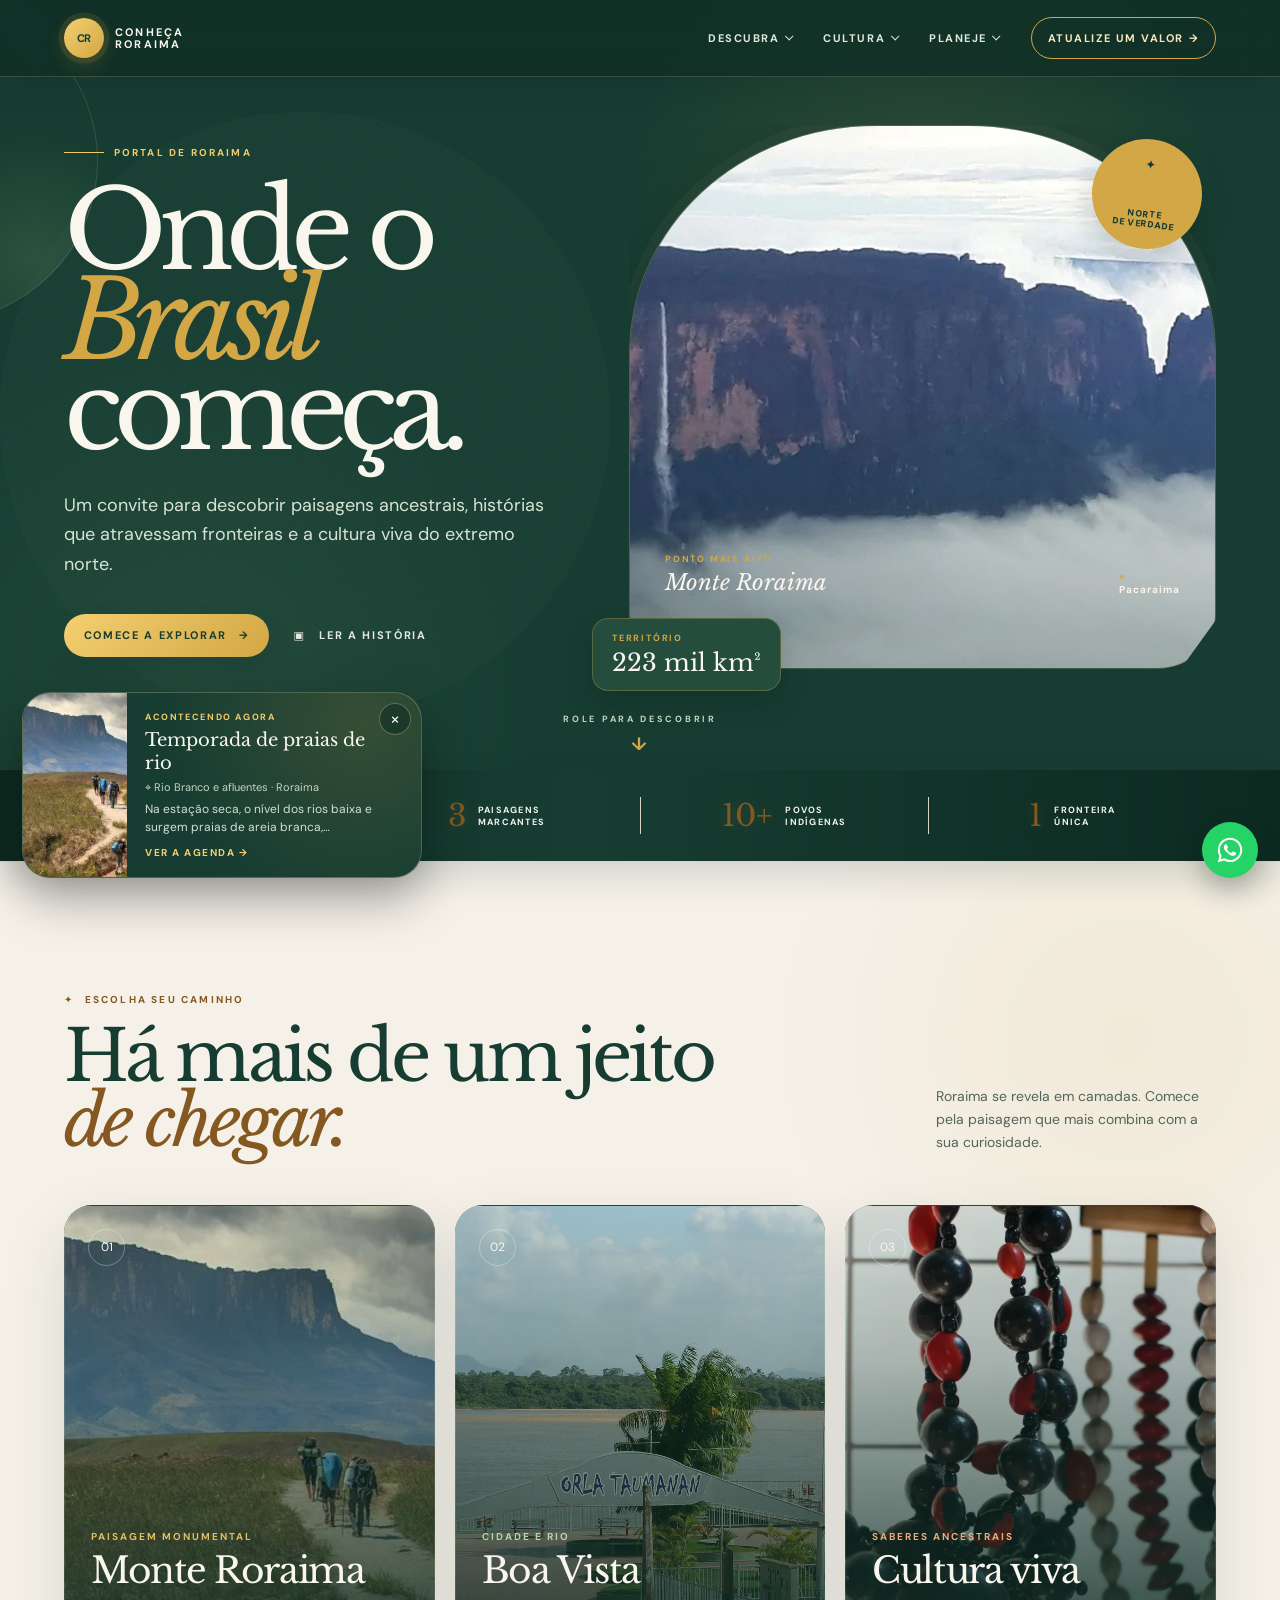
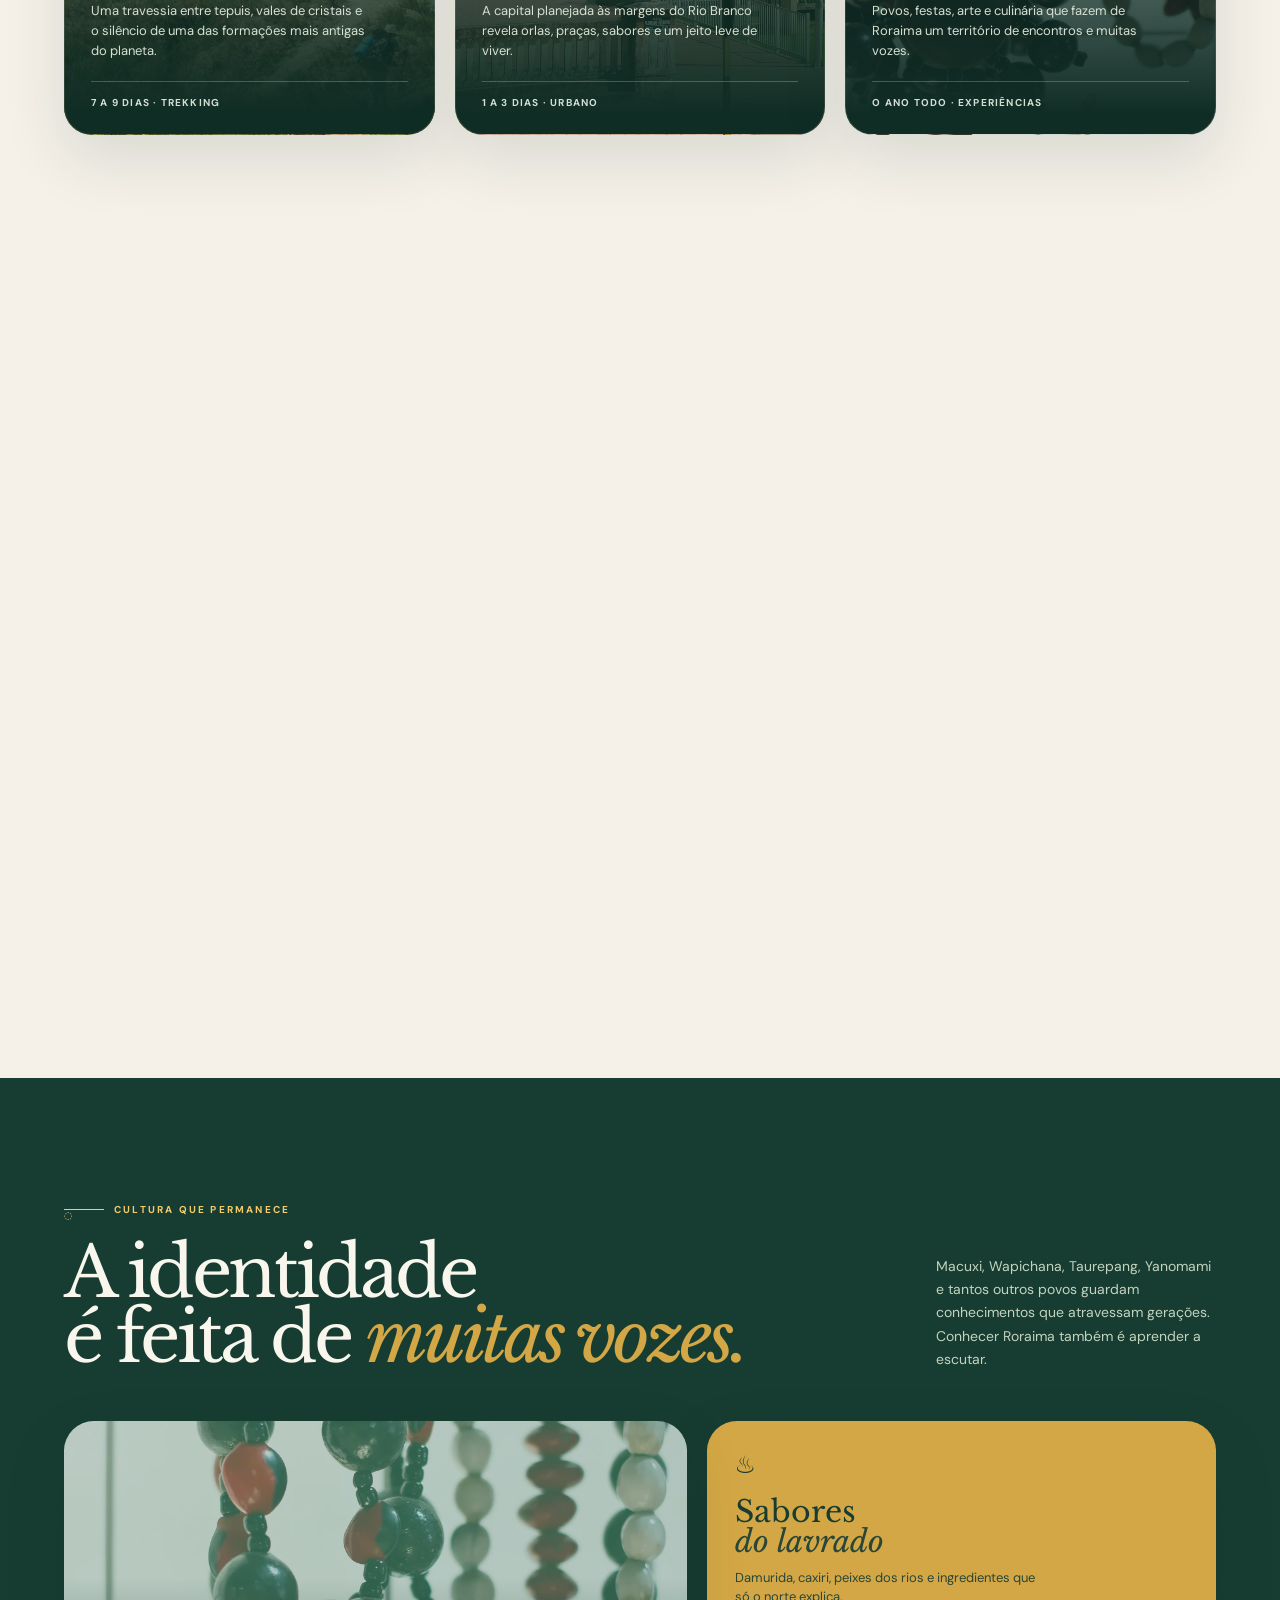
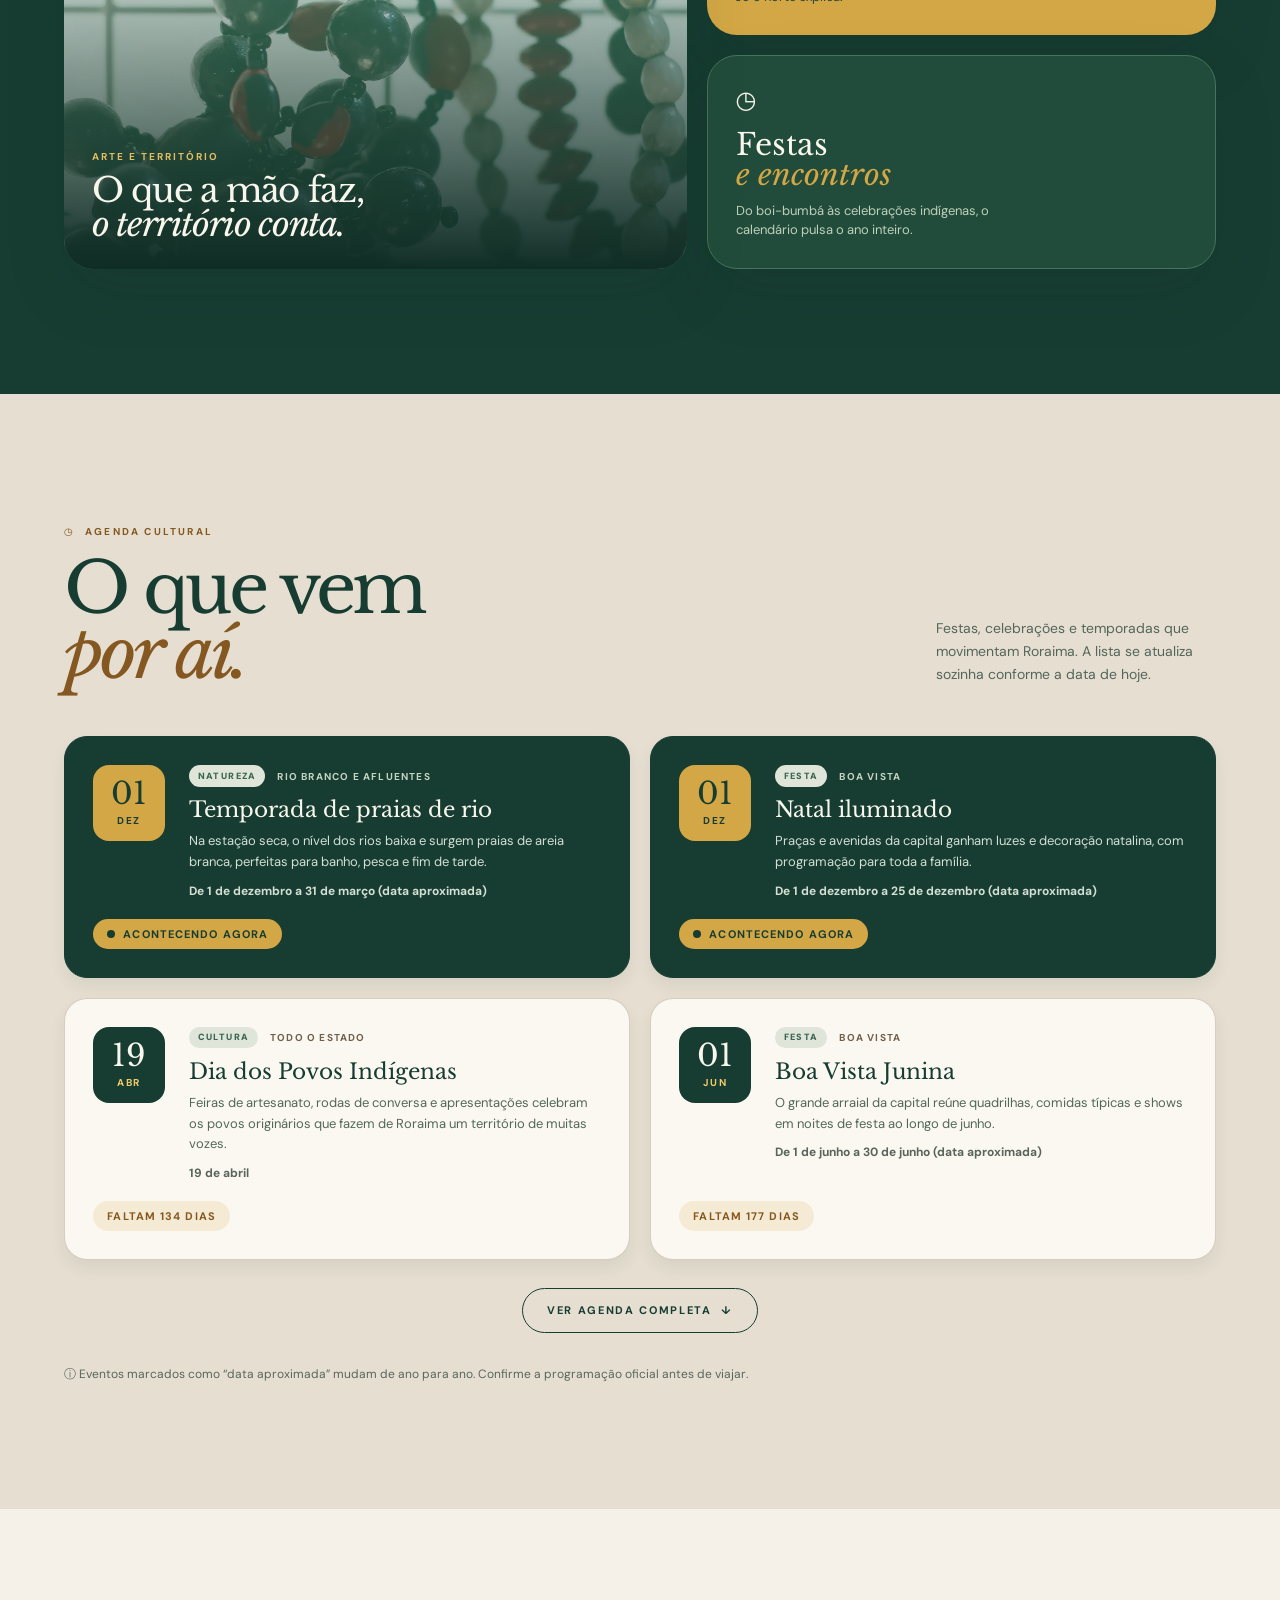
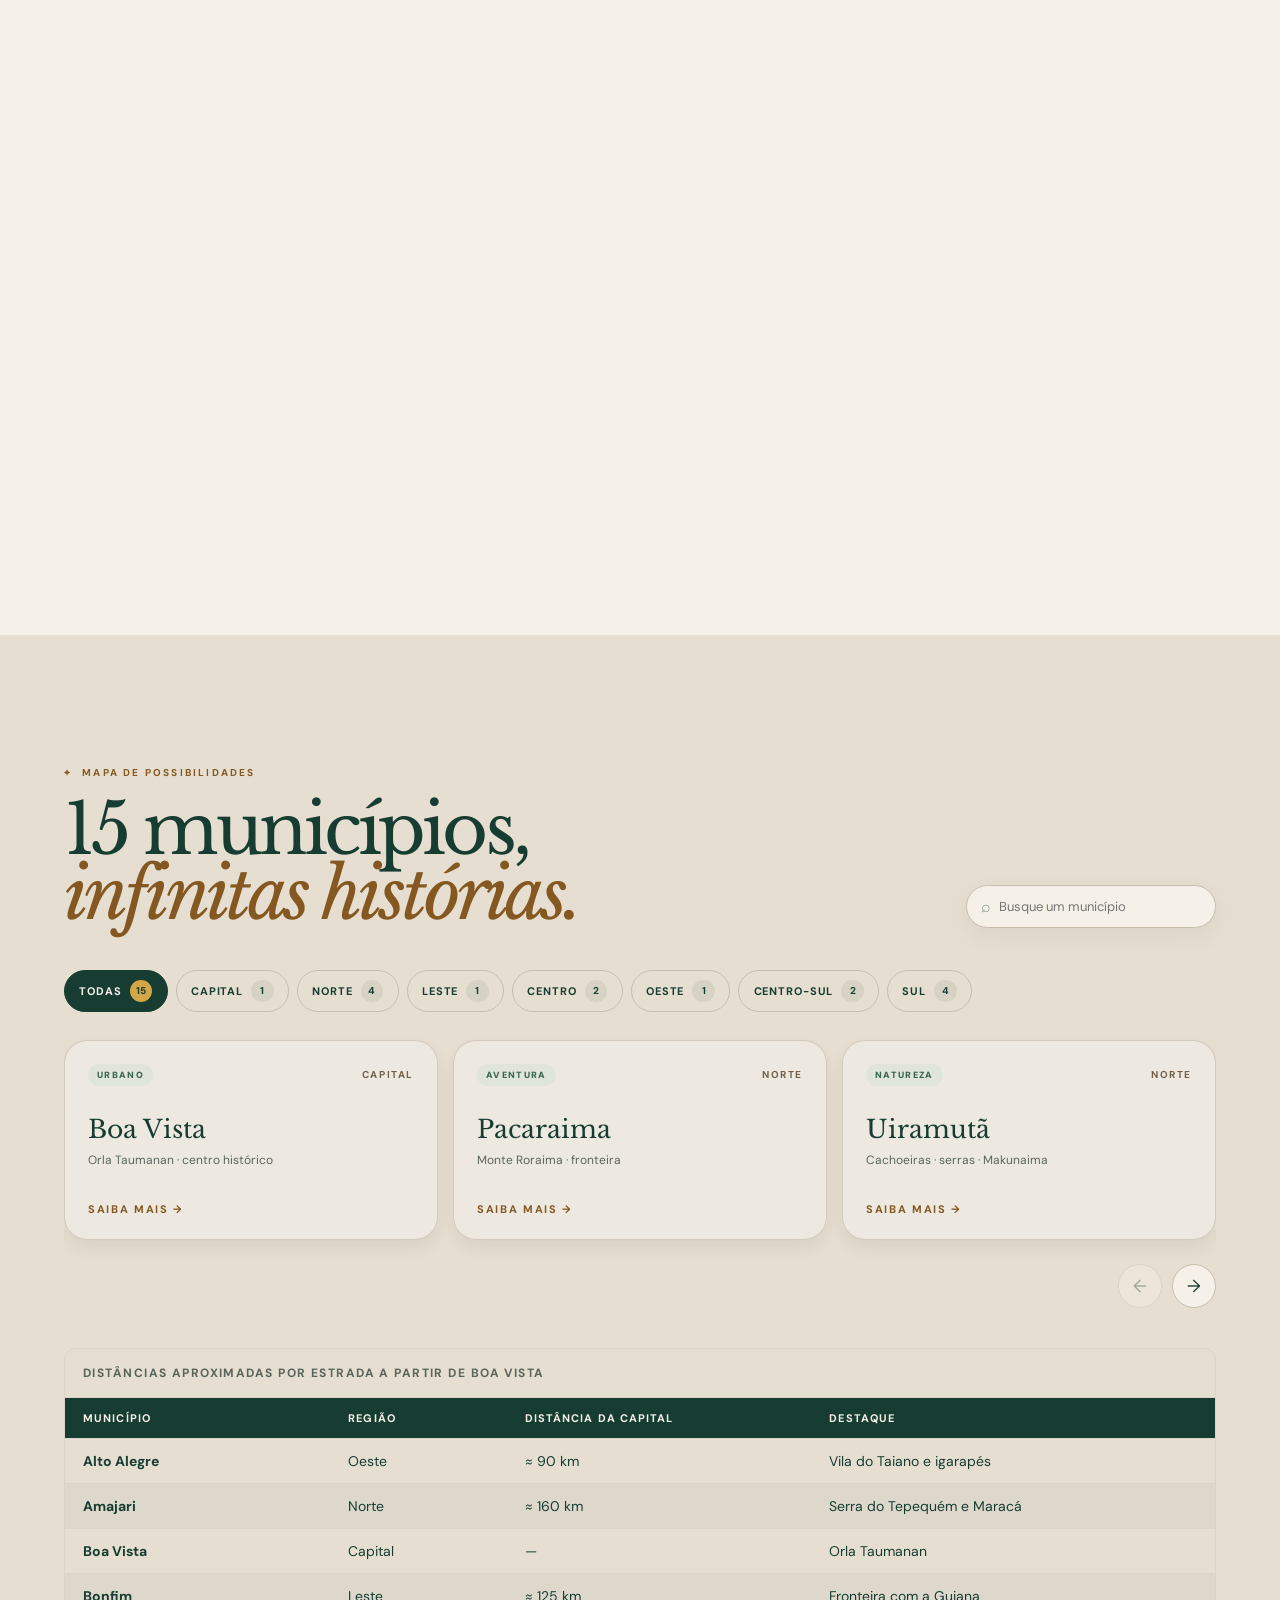
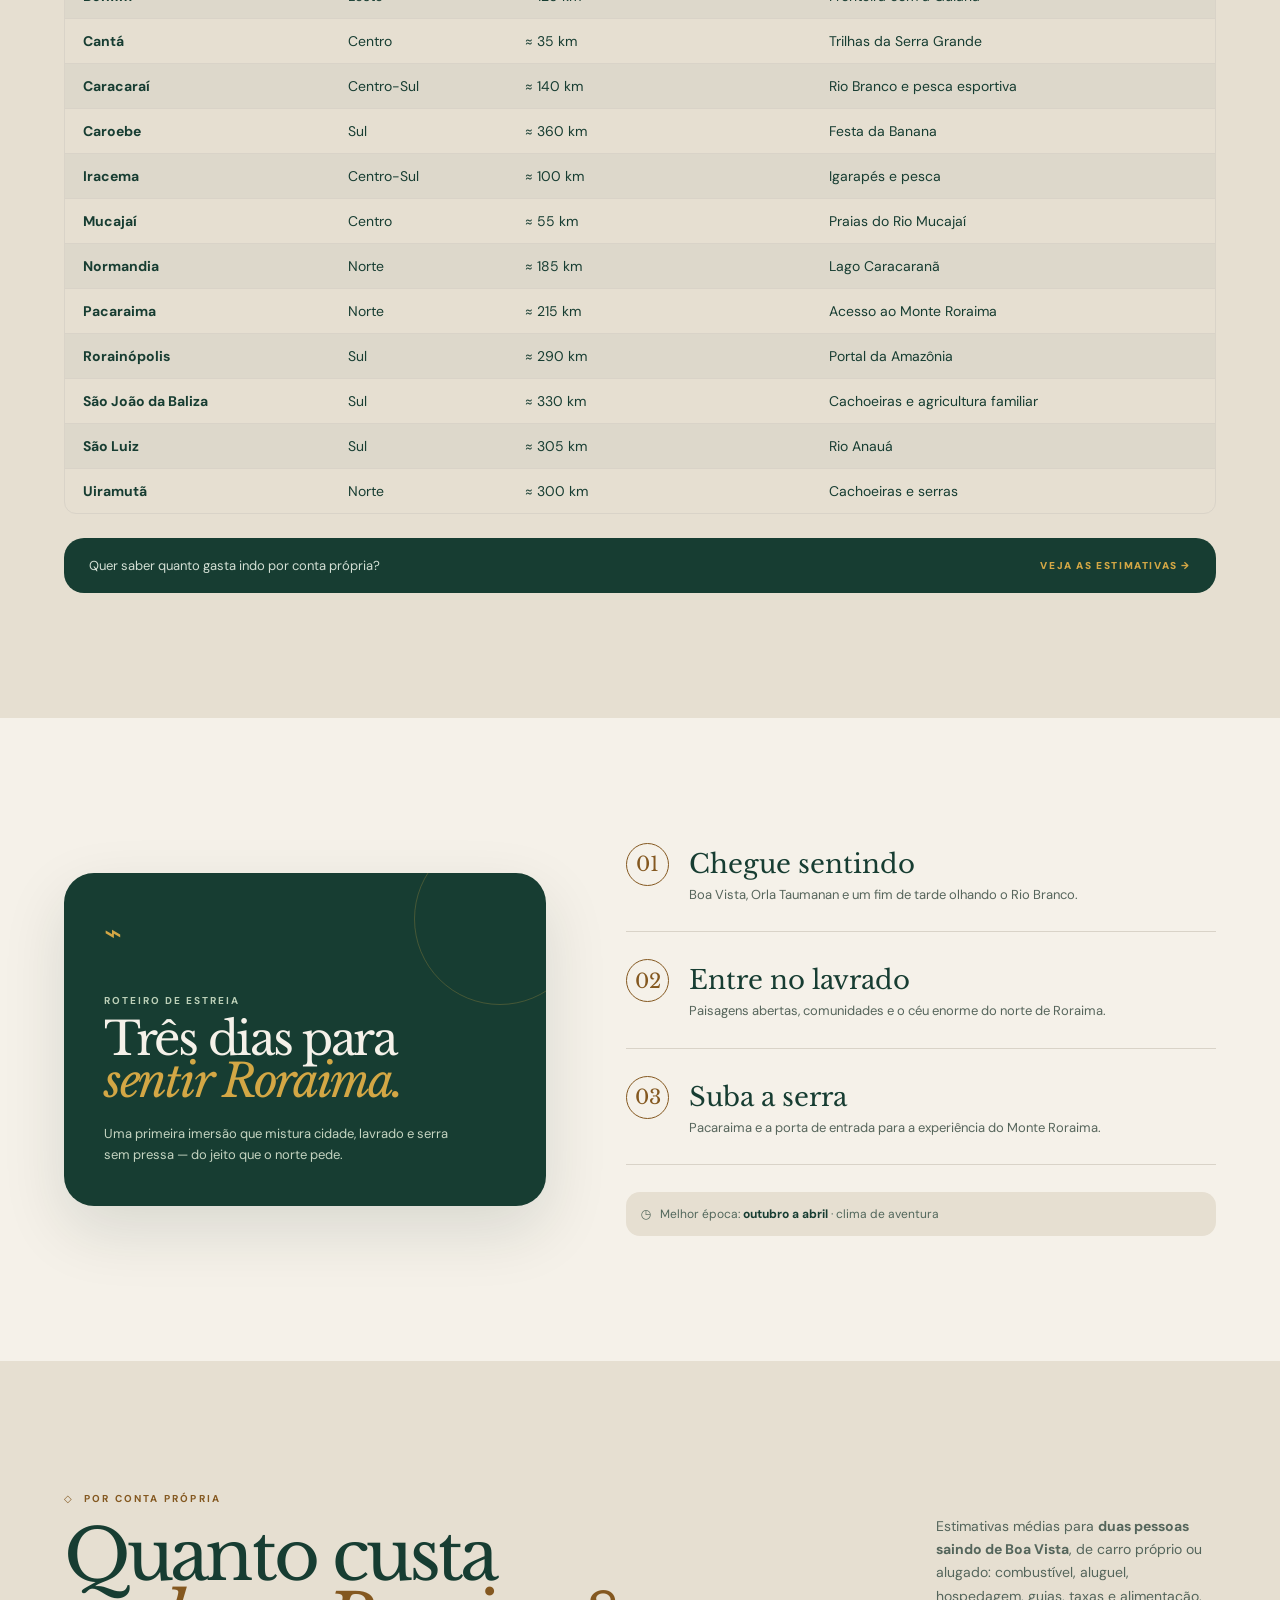
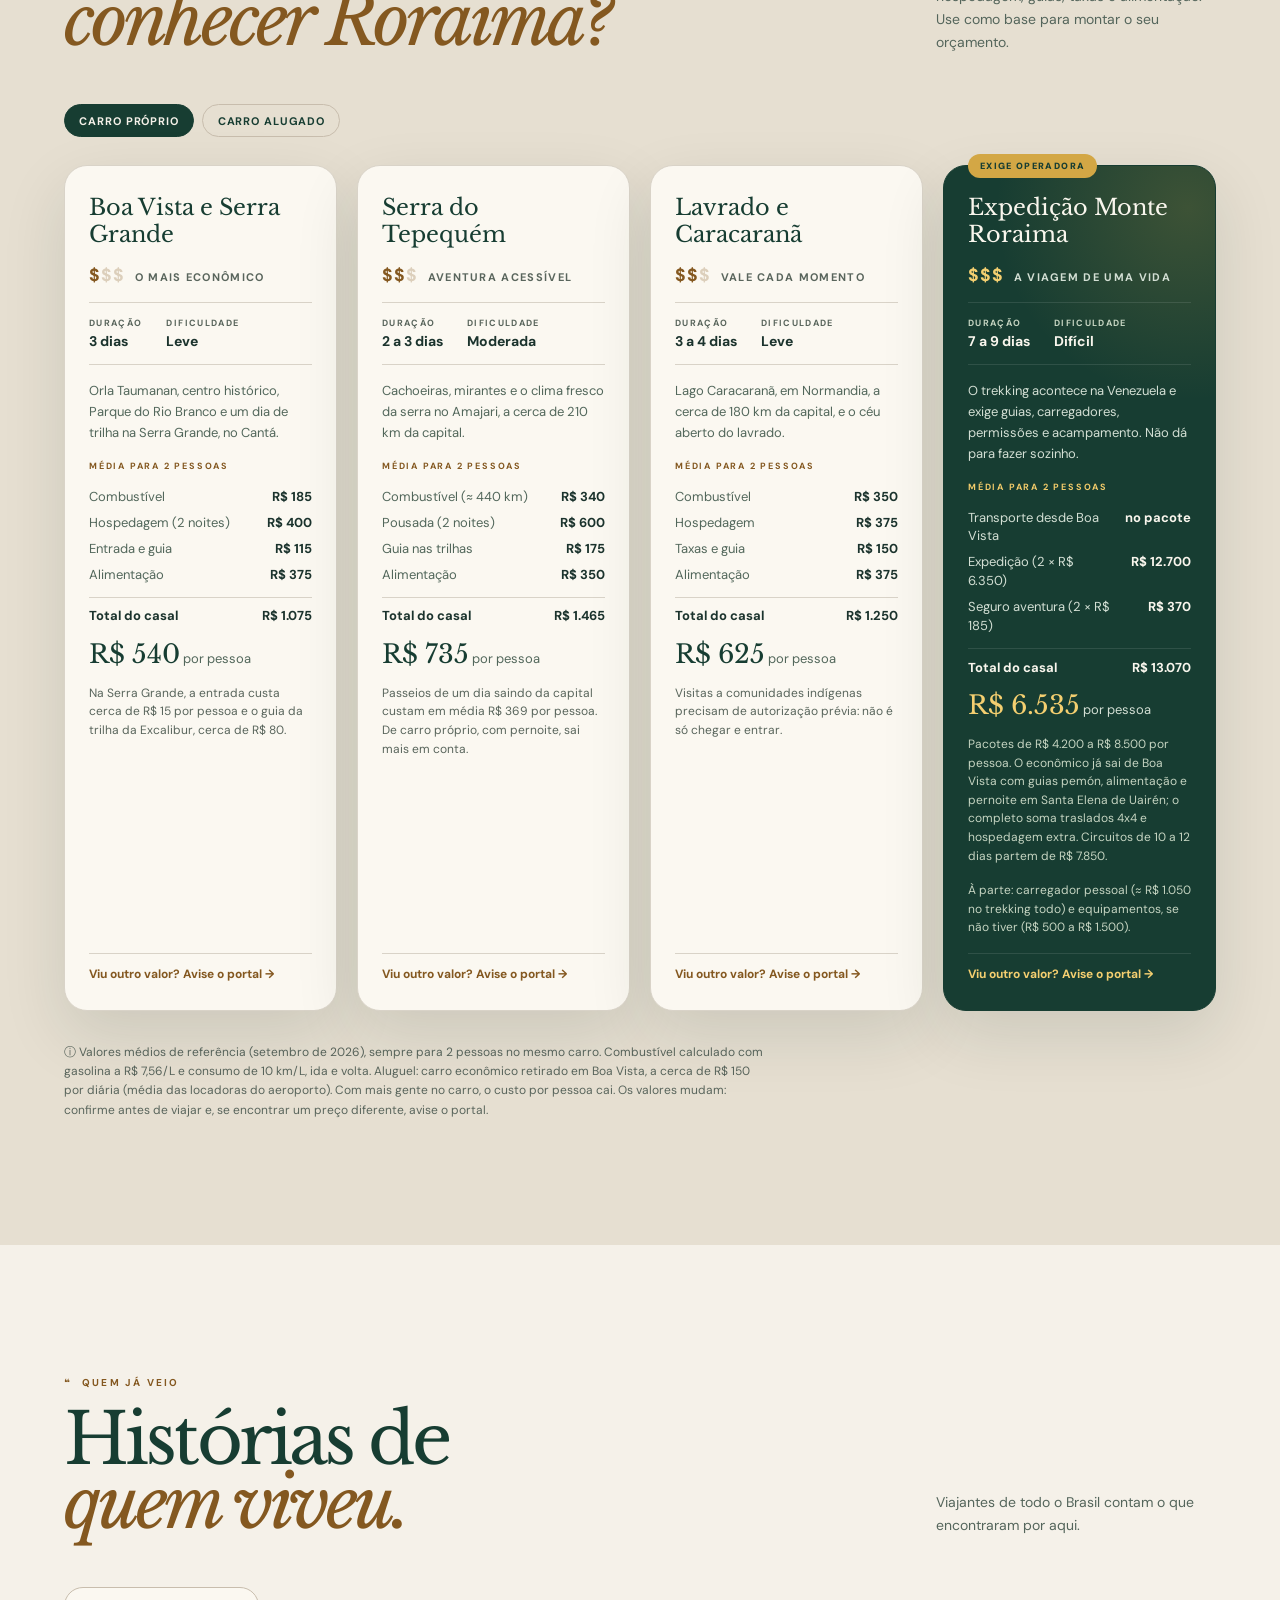
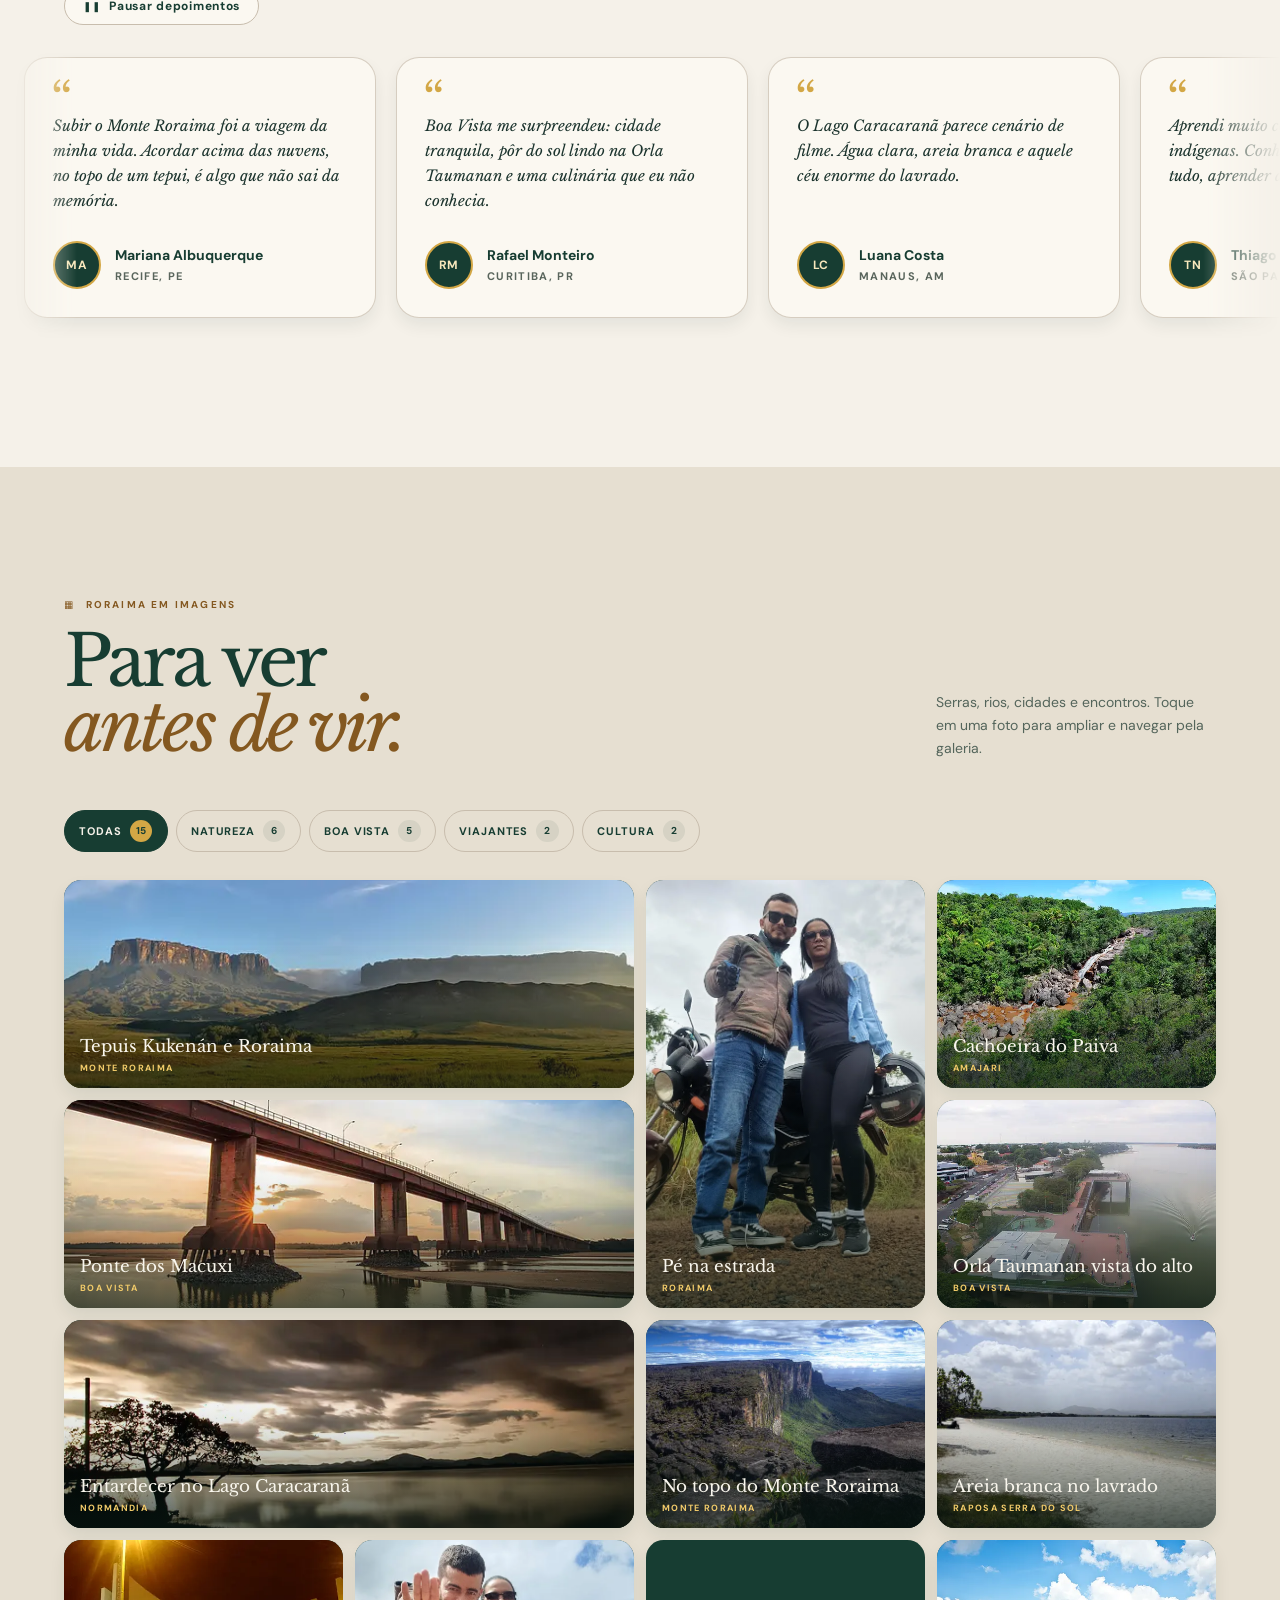
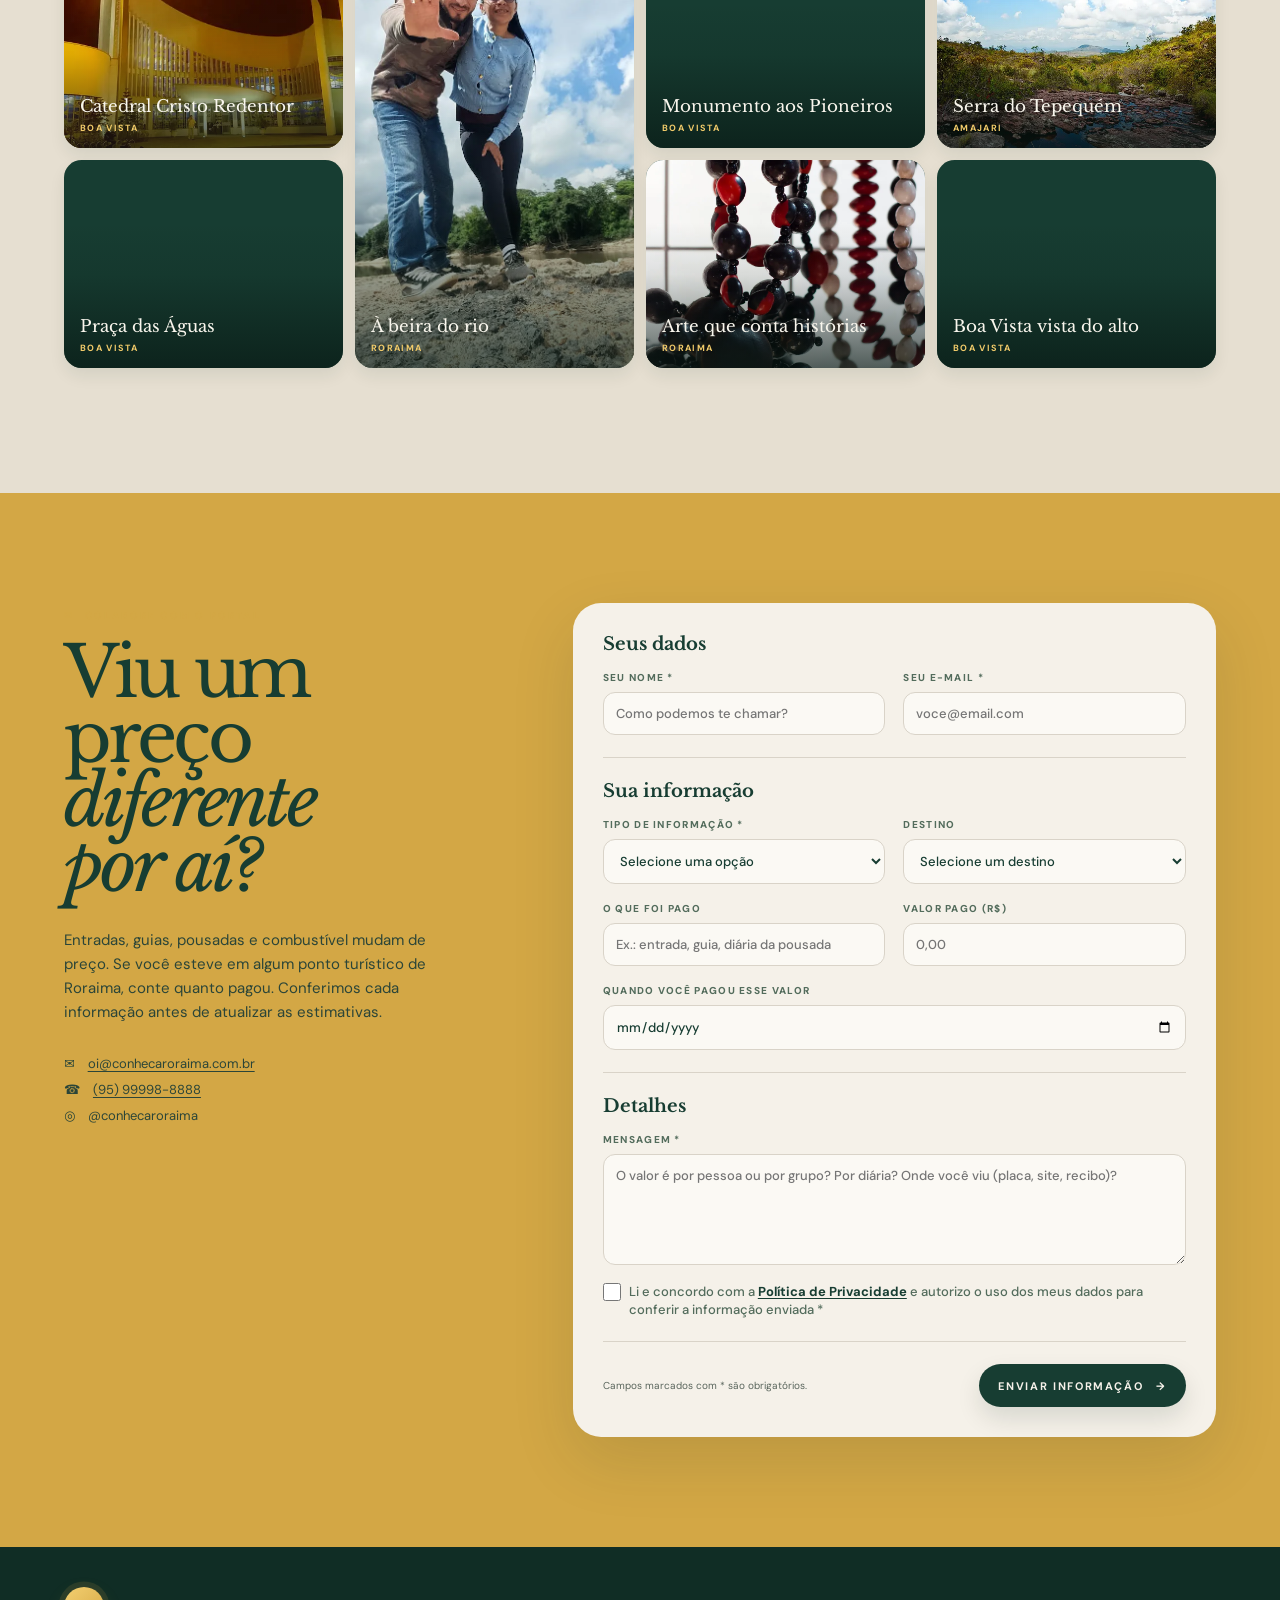
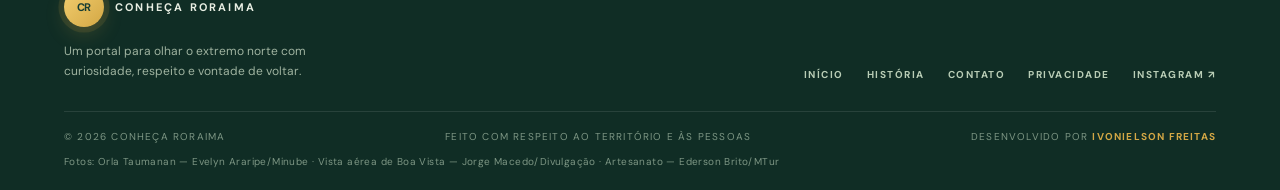
==== commit 72557406: "feat: remove structured data script for SEO optimization" ====
--- a/index.html
+++ b/index.html
@@ -23,32 +23,7 @@
     <meta property="og:image:height" content="630">
     <meta property="og:image:alt" content="Vista aérea do Monte Roraima entre nuvens">
     <meta name="twitter:card" content="summary_large_image">
-    <!-- dados estruturados: descrevem o site para os buscadores -->
-    <script type="application/ld+json">
-    {
-      "@context": "https://schema.org",
-      "@graph": [
-        {
-          "@type": "WebSite",
-          "@id": "https://conheca-roraima.vercel.app/#website",
-          "name": "Conheça Roraima",
-          "url": "https://conheca-roraima.vercel.app/",
-          "inLanguage": "pt-BR",
-          "description": "Portal informativo sobre turismo, cultura, história, municípios e custos de viagem em Roraima.",
-          "author": { "@type": "Person", "name": "Ivonielson Freitas", "url": "https://github.com/ivoshow" }
-        },
-        {
-          "@type": "TouristDestination",
-          "name": "Roraima",
-          "description": "Estado do extremo norte do Brasil, com o Monte Roraima, a Serra do Tepequém, o Lago Caracaranã e a cultura dos povos indígenas.",
-          "url": "https://conheca-roraima.vercel.app/",
-          "image": "https://conheca-roraima.vercel.app/assets/img/og-conheca-roraima.jpg",
-          "touristType": ["Ecoturismo", "Turismo de aventura", "Turismo cultural"],
-          "containedInPlace": { "@type": "Country", "name": "Brasil" }
-        }
-      ]
-    }
-    </script>
+
 
     <link rel="icon" href="assets/img/favicon.svg" type="image/svg+xml">
     <link rel="apple-touch-icon" href="assets/img/apple-touch-icon.png">
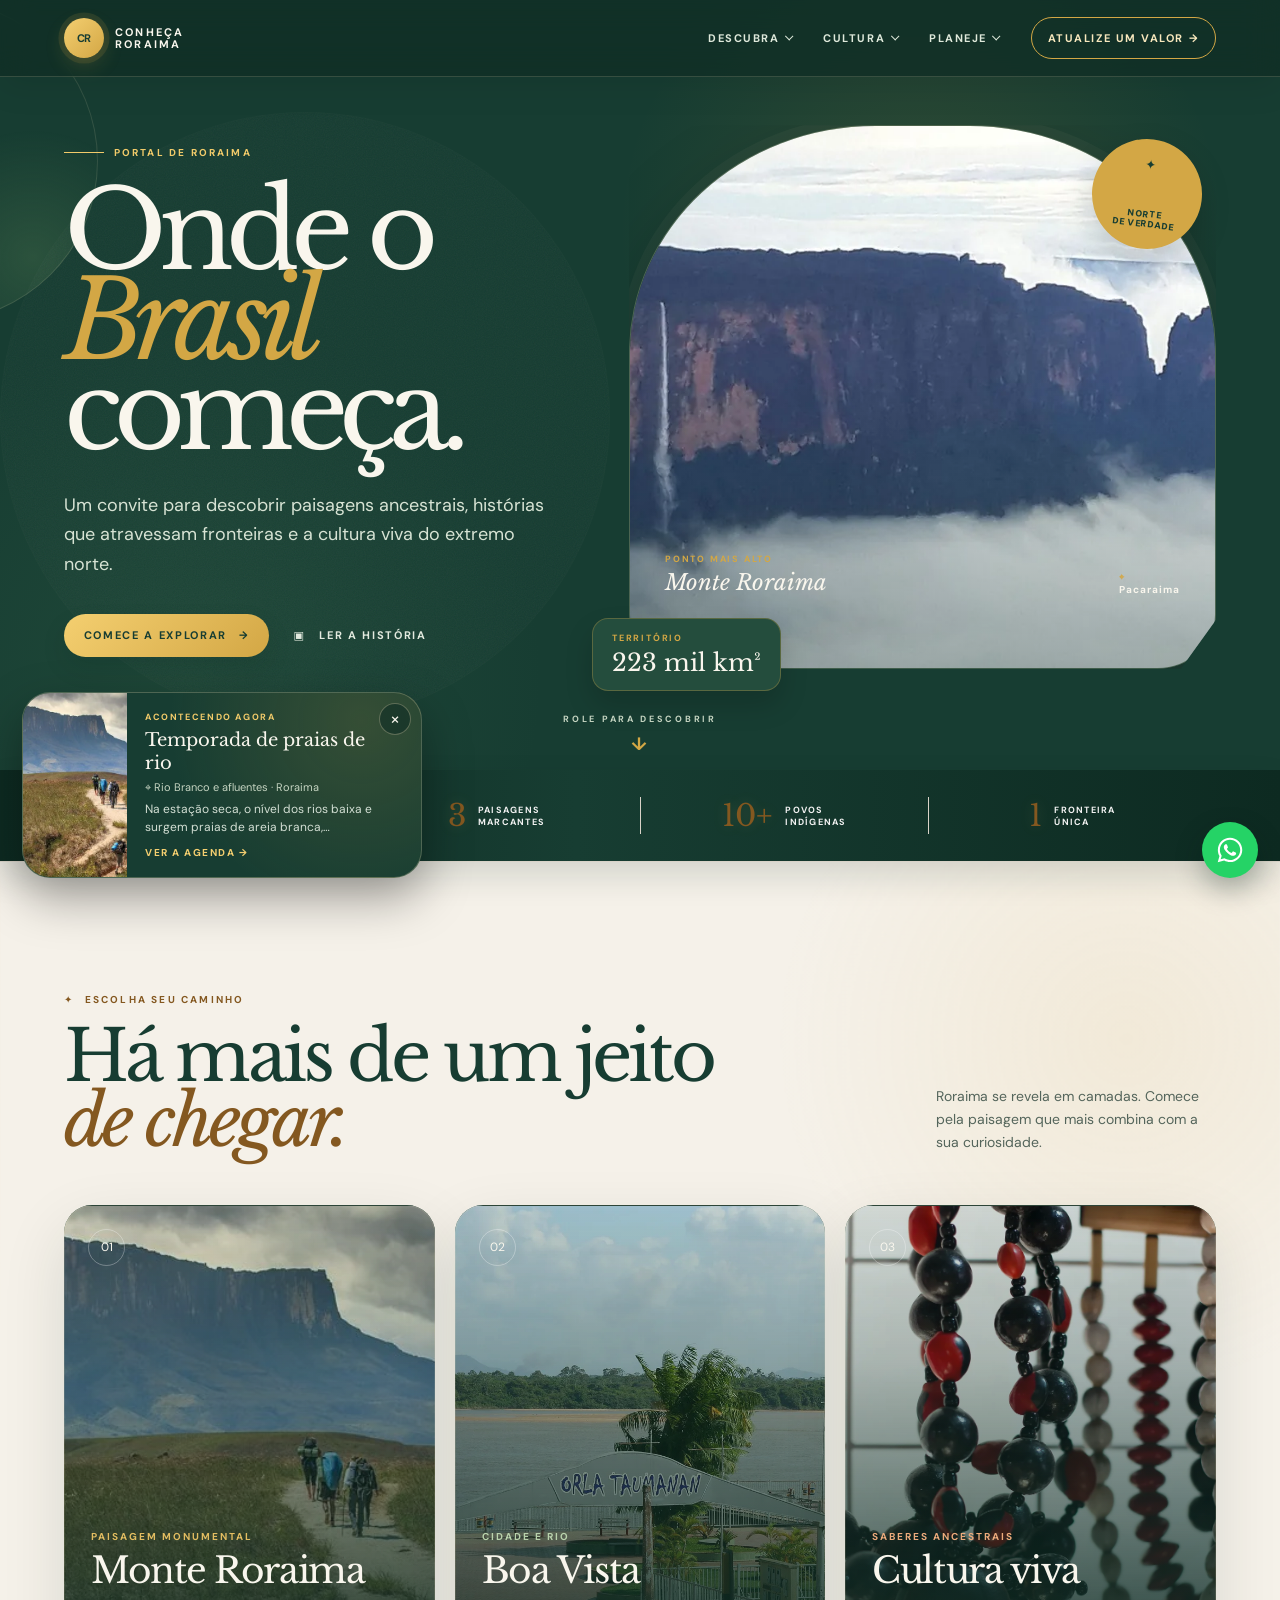
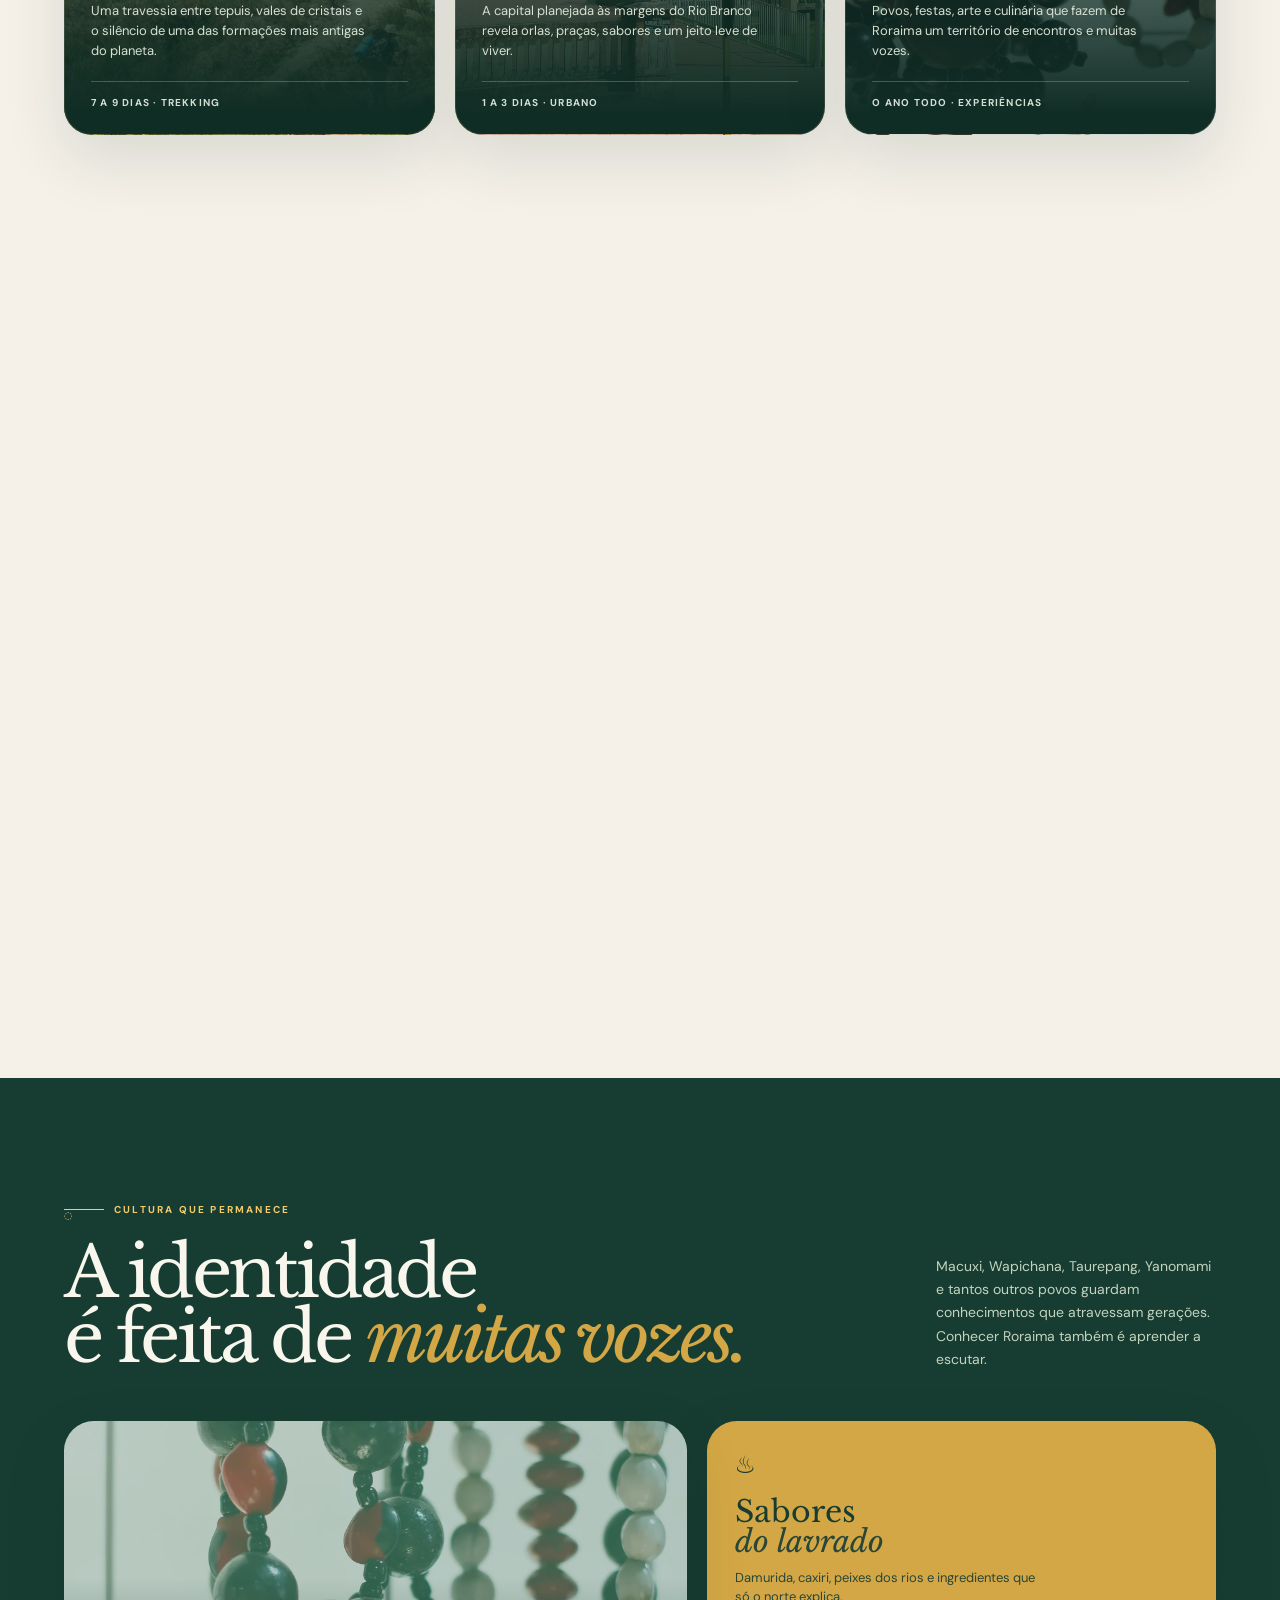
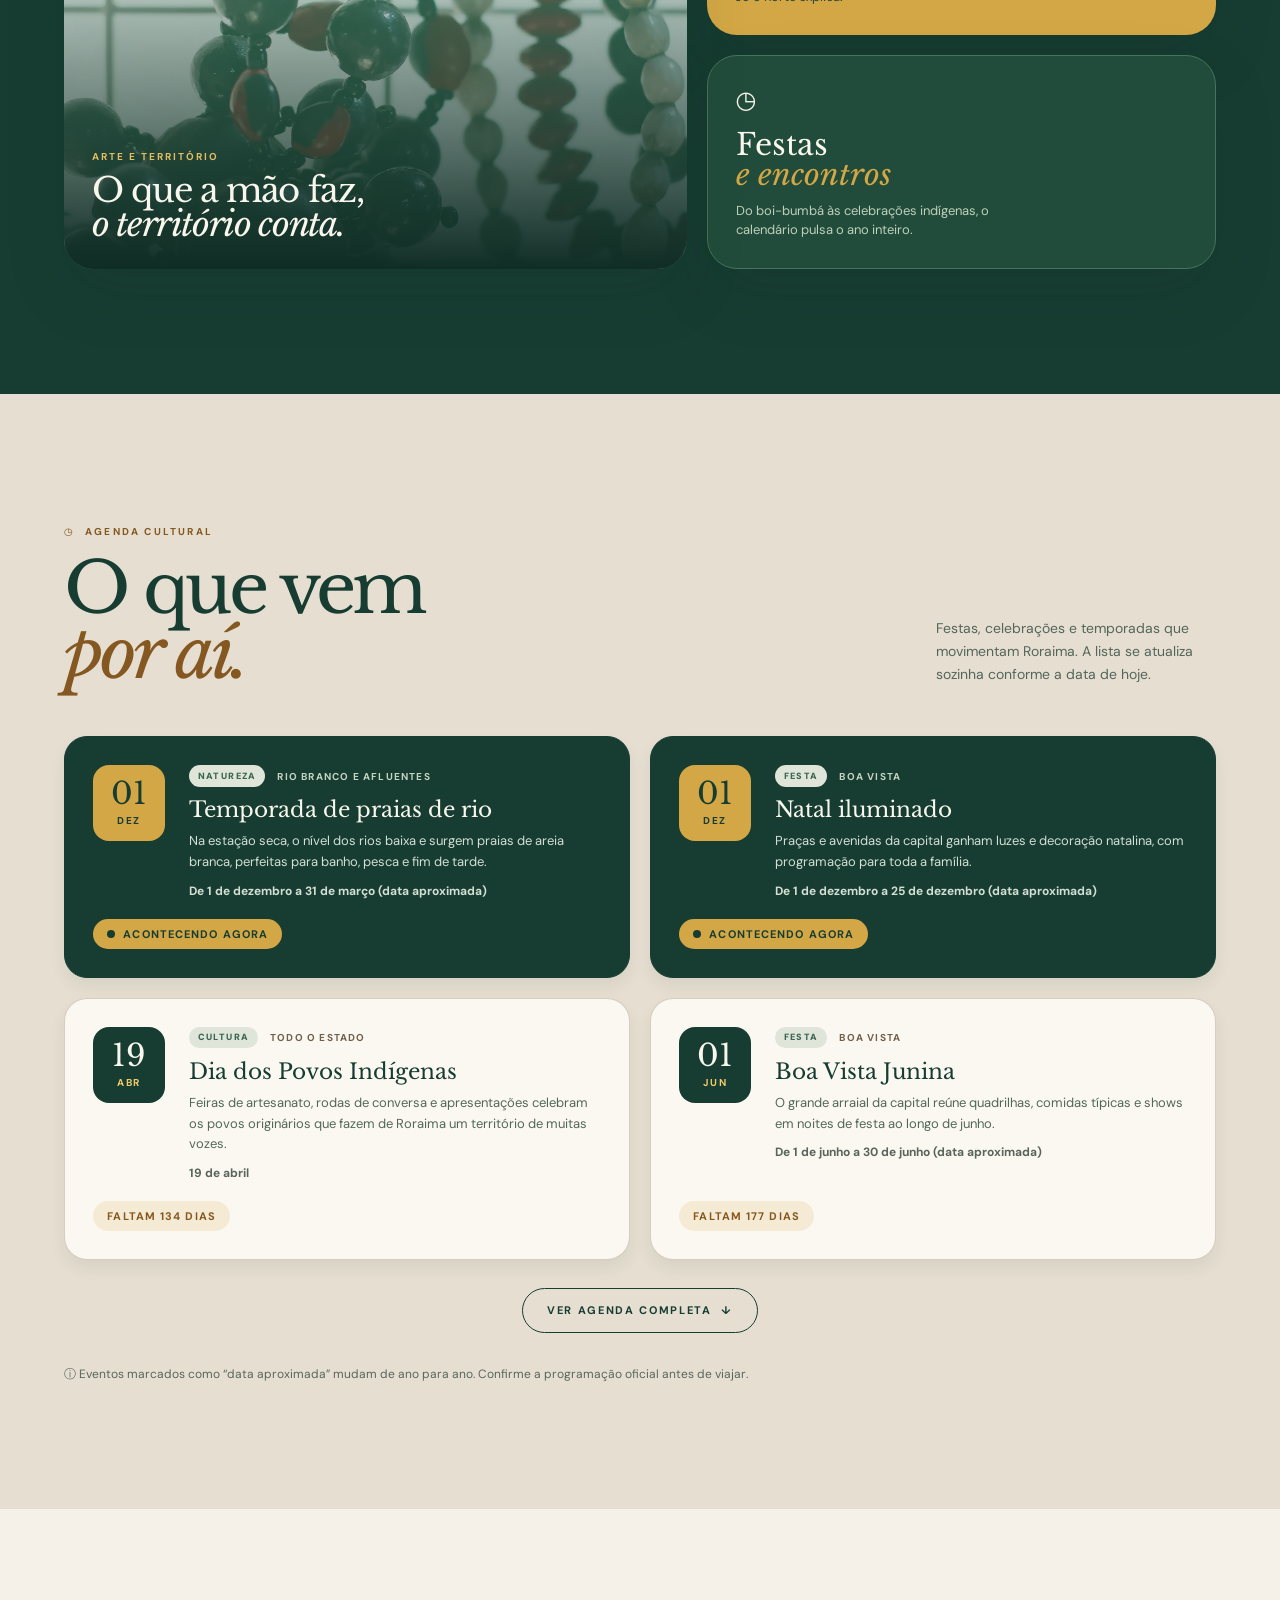
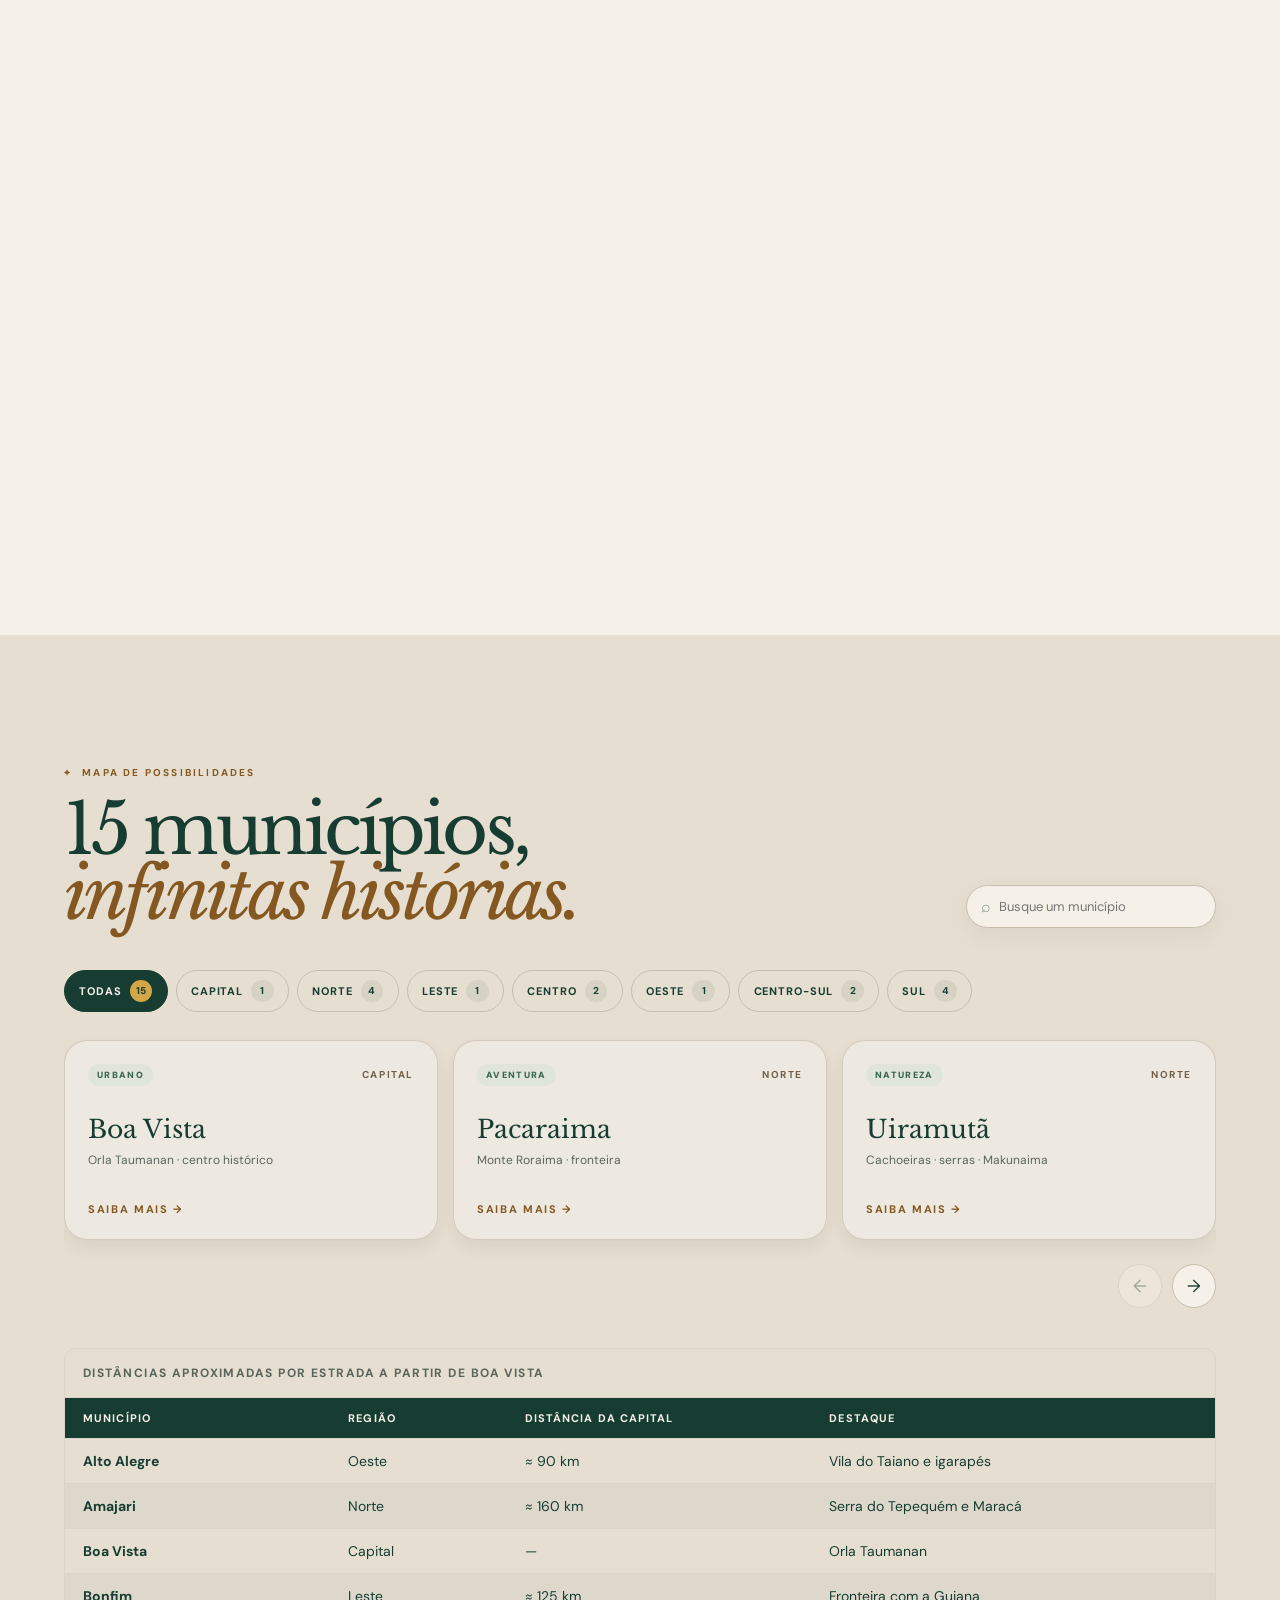
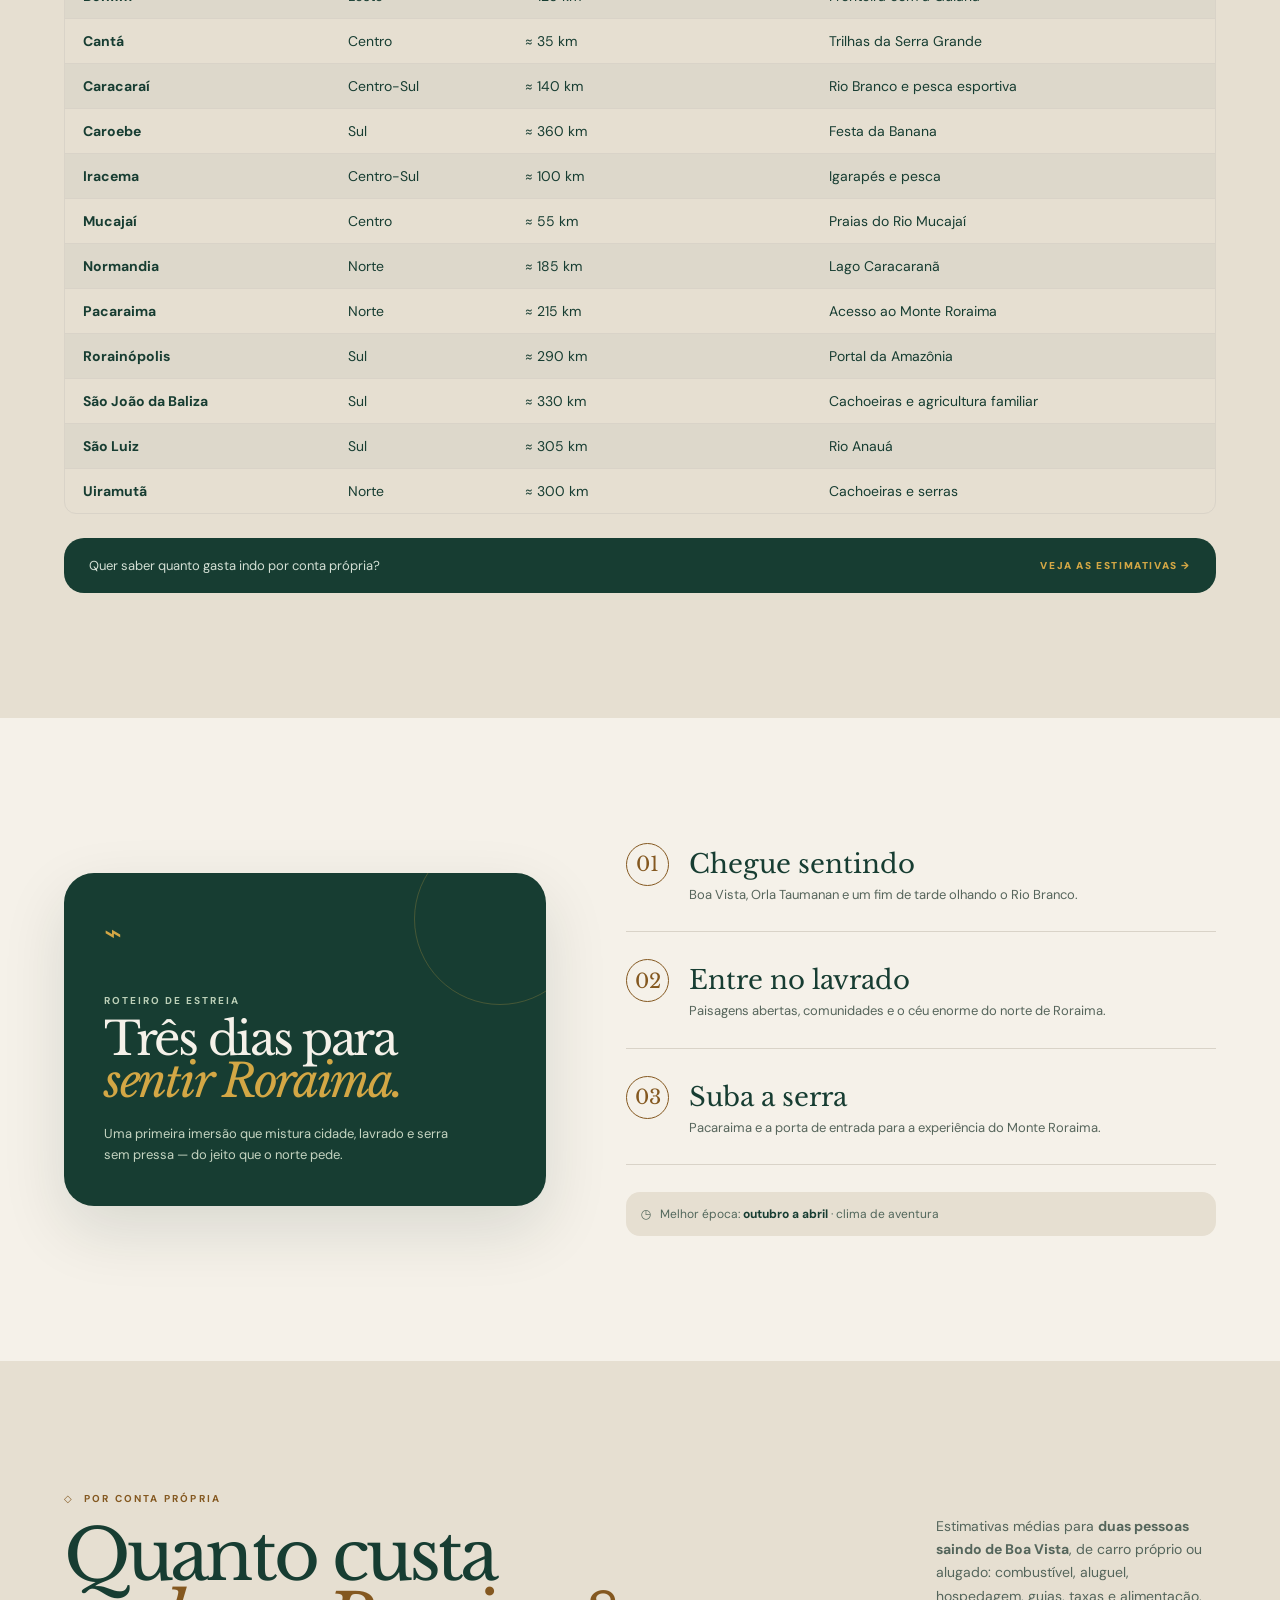
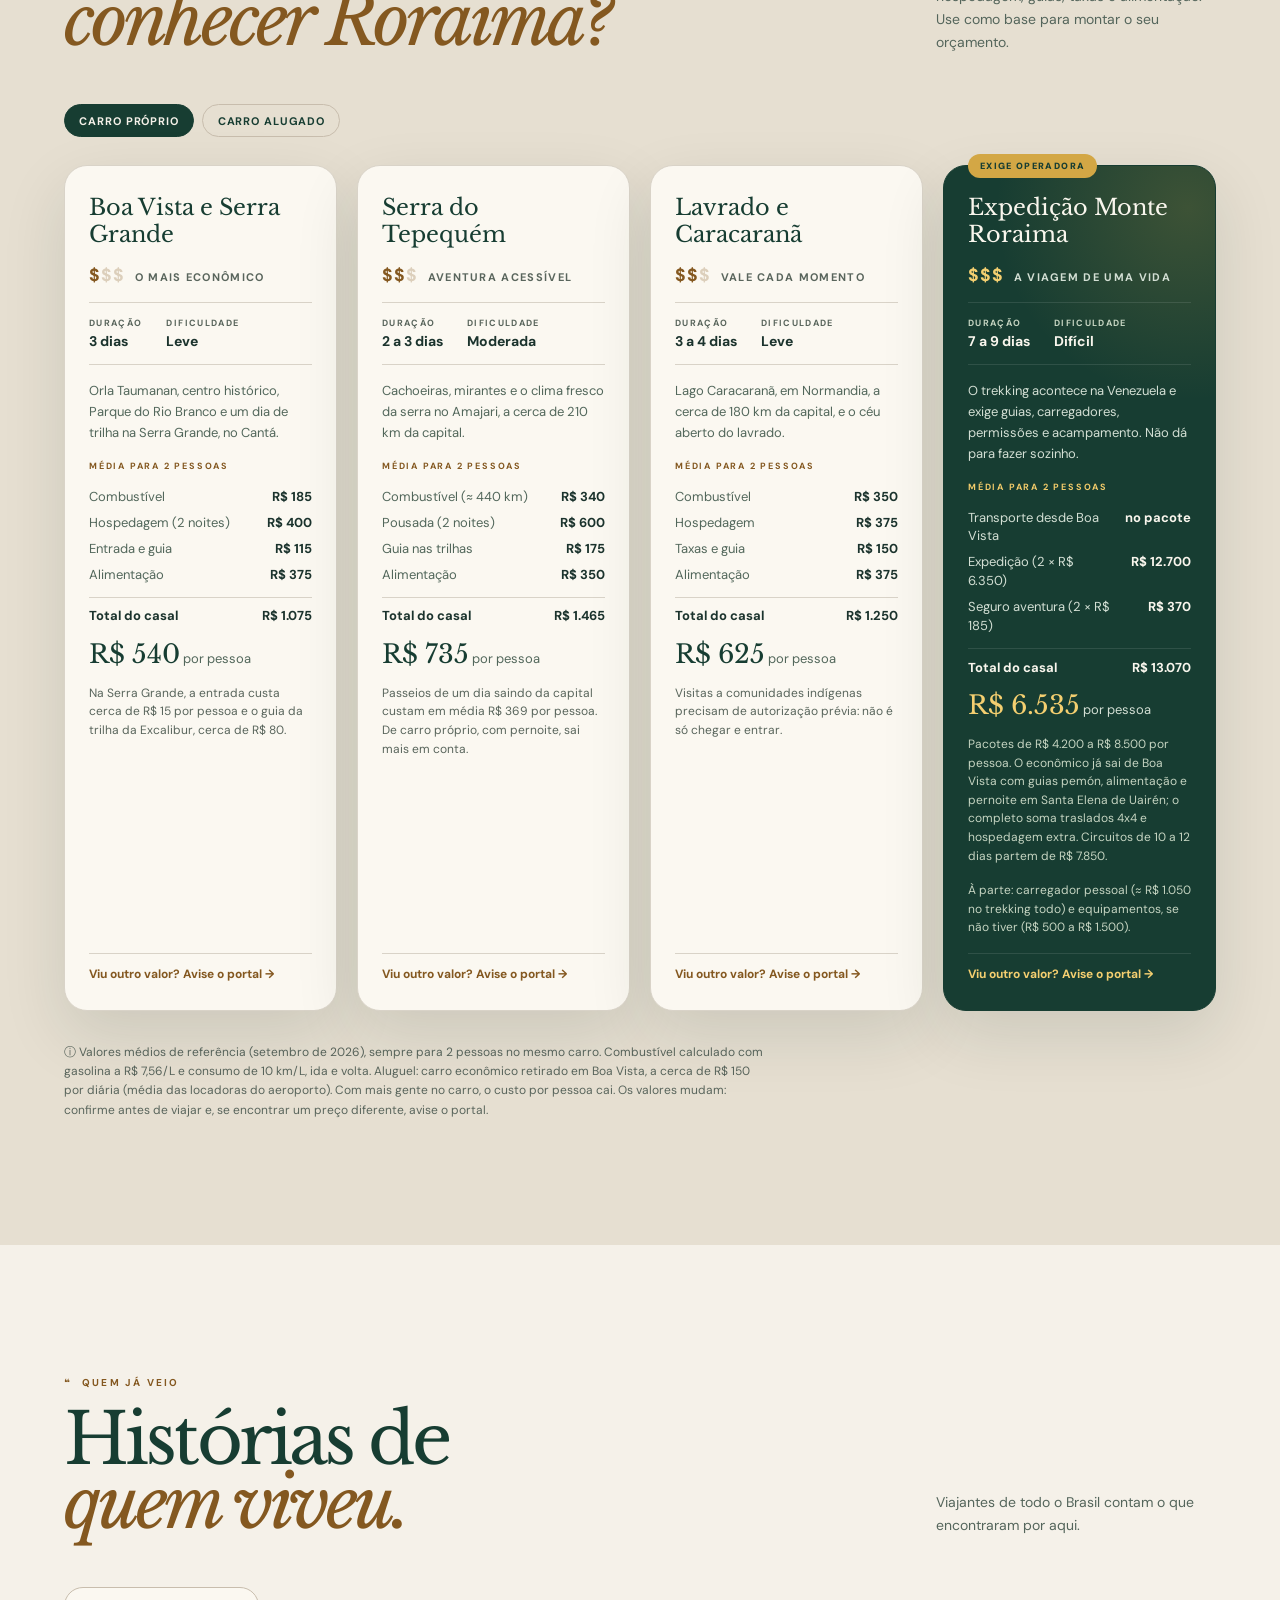
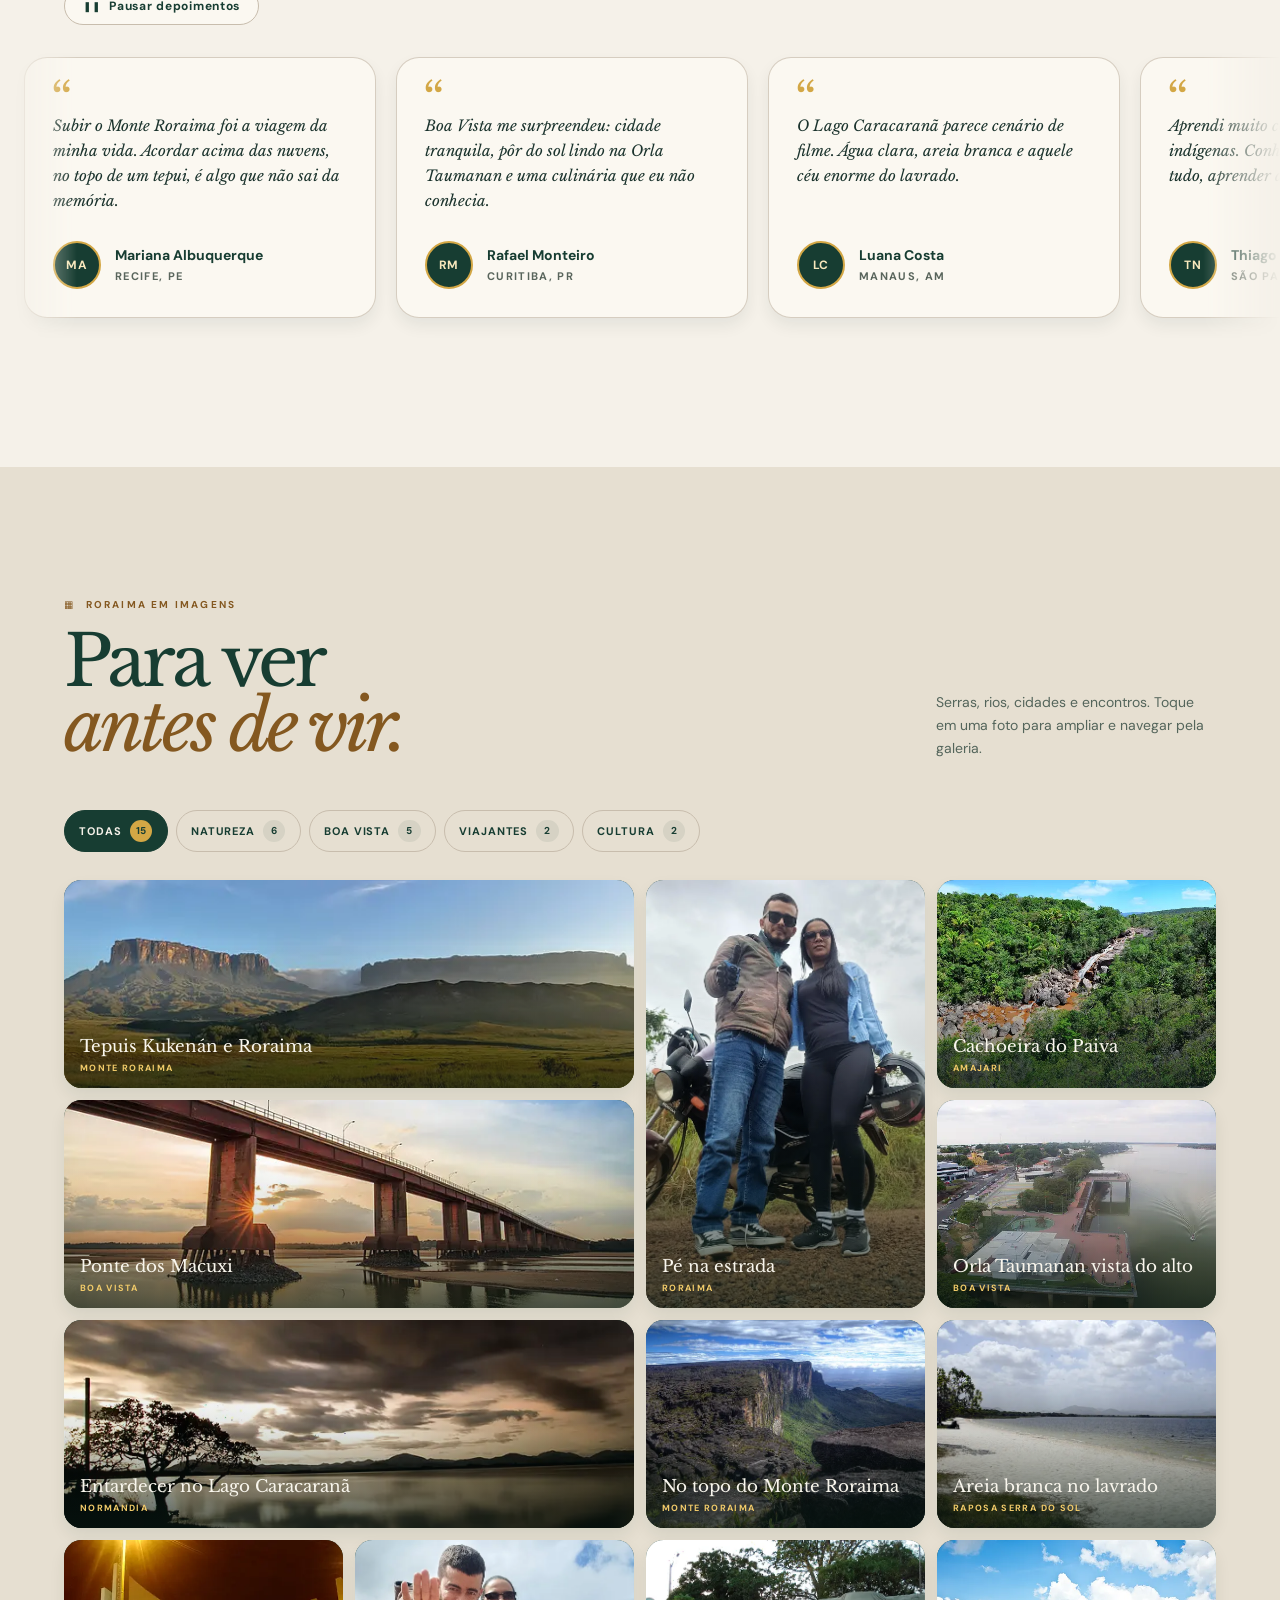
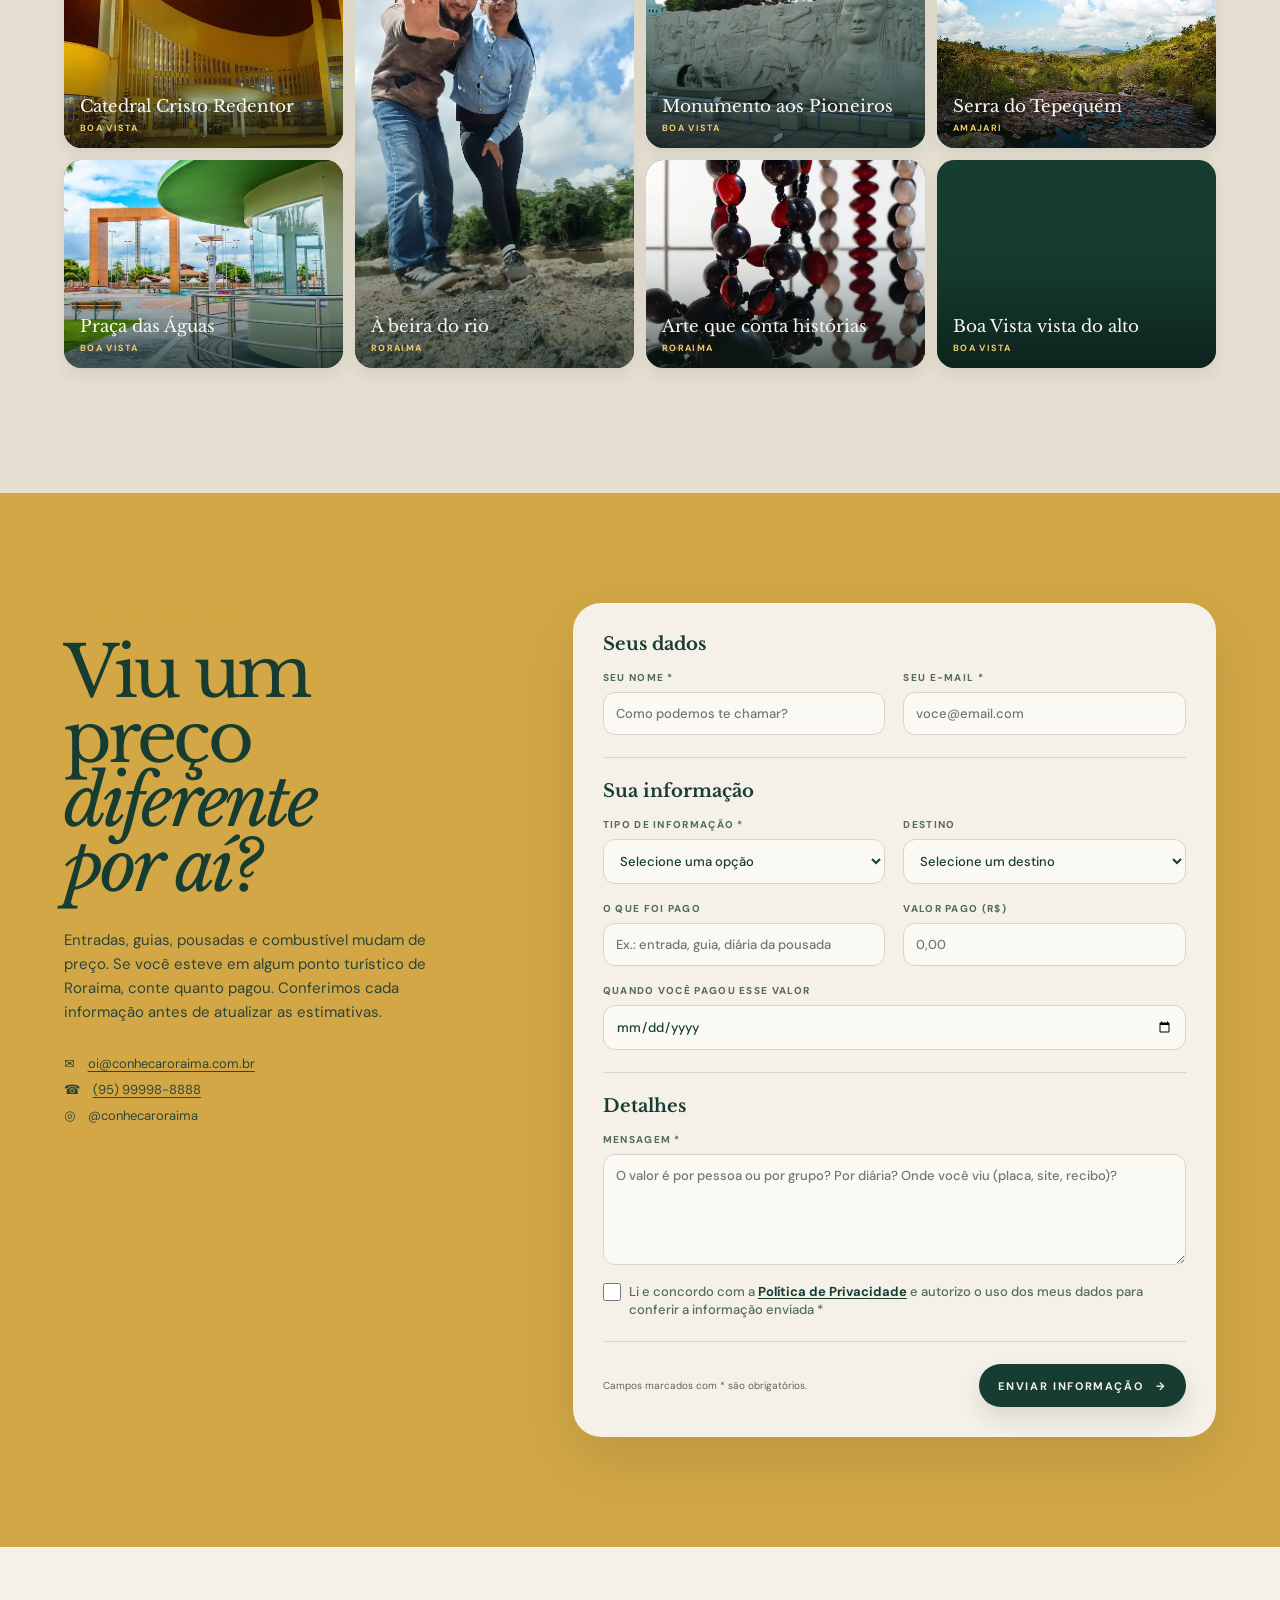
==== commit 2c09f8d0: "refactor: simplify comments in index.html for clarity" ====
--- a/index.html
+++ b/index.html
@@ -1091,9 +1091,7 @@
         <p class="container footer-bottom"><span>© 2026 Conheça Roraima</span><span>Feito com respeito ao território e às pessoas</span><span class="footer-credit">Desenvolvido por <a href="https://github.com/ivoshow" target="_blank" rel="noopener author">Ivonielson Freitas<span class="sr-only"> (abre em nova aba)</span></a></span></p>
         <p class="container footer-photo-credits">Fotos: Orla Taumanan — Evelyn Araripe/Minube · Vista aérea de Boa Vista — Jorge Macedo/Divulgação · Artesanato — Ederson Brito/MTur</p>
     </footer>
-    <!-- Card de destaque: NÃO é um modal. Aparece no canto depois que a pessoa
-         rola além do hero, não bloqueia a página e não rouba o foco. O JS troca
-         o conteúdo padrão abaixo pelo próximo evento da agenda. -->
+    <!-- Card -->
     <aside class="welcome-card" id="welcome-card" aria-label="Destaque da agenda" hidden>
         <img class="welcome-card-image" id="welcome-image" src="assets/img/trilha-monte-roraima.webp" alt="Trilha em direção ao Monte Roraima" width="669" height="446" loading="lazy" decoding="async">
         <div class="welcome-card-content">
@@ -1123,14 +1121,13 @@
         <button class="modal-close" type="button" aria-label="Fechar detalhes do município" data-close-modal>×</button>
     </dialog>
 
-    <!-- Botão flutuante do WhatsApp. O número vai no formato internacional,
-         só dígitos: 55 (Brasil) + DDD + número. Ícone: Font Awesome Free (CC BY 4.0). -->
+    <!-- Botão flutuante do WhatsApp.-->
     <a class="whatsapp-float" id="whatsapp-float" href="https://wa.me/5595999988888?text=Ol%C3%A1!%20Vim%20pelo%20portal%20Conhe%C3%A7a%20Roraima%20e%20tenho%20uma%20informa%C3%A7%C3%A3o%20sobre%20valores." data-phone="5595999988888" target="_blank" rel="noopener" aria-label="Fale no WhatsApp (abre em nova aba)">
         <svg aria-hidden="true" focusable="false" viewBox="0 0 448 512" xmlns="http://www.w3.org/2000/svg"><path fill="currentColor" d="M380.9 97.1C339 55.1 283.2 32 223.9 32c-122.4 0-222 99.6-222 222 0 39.1 10.2 77.3 29.6 111L0 480l117.7-30.9c32.4 17.7 68.9 27 106.1 27h.1c122.3 0 224.1-99.6 224.1-222 0-59.3-25.2-115-67.1-157zm-157 341.6c-33.2 0-65.7-8.9-94-25.7l-6.7-4-69.8 18.3L72 359.2l-4.4-7c-18.5-29.4-28.2-63.3-28.2-98.2 0-101.7 82.8-184.5 184.6-184.5 49.3 0 95.6 19.2 130.4 54.1 34.8 34.9 56.2 81.2 56.1 130.5 0 101.8-84.9 184.6-186.6 184.6zm101.2-138.2c-5.5-2.8-32.8-16.2-37.9-18-5.1-1.9-8.8-2.8-12.5 2.8-3.7 5.6-14.3 18-17.6 21.8-3.2 3.7-6.5 4.2-12 1.4-32.6-16.3-54-29.1-75.5-66-5.7-9.8 5.7-9.1 16.3-30.3 1.8-3.7.9-6.9-.5-9.7-1.4-2.8-12.5-30.1-17.1-41.2-4.5-10.8-9.1-9.3-12.5-9.5-3.2-.2-6.9-.2-10.6-.2-3.7 0-9.7 1.4-14.8 6.9-5.1 5.6-19.4 19-19.4 46.3 0 27.3 19.9 53.7 22.6 57.4 2.8 3.7 39.1 59.7 94.8 83.8 35.2 15.2 49 16.5 66.6 13.9 10.7-1.6 32.8-13.4 37.4-26.4 4.6-13 4.6-24.1 3.2-26.4-1.3-2.5-5-3.9-10.5-6.6z"/></svg>
         <span class="whatsapp-label" aria-hidden="true">Fale no WhatsApp</span>
     </a>
 
-    <!-- visualizador da galeria: a foto ampliada, com legenda, crédito e navegação -->
+    <!-- visualizador da galeria: -->
     <dialog class="lightbox" id="lightbox" aria-labelledby="lightbox-title">
         <figure class="lightbox-figure">
             <div class="lightbox-stage" tabindex="-1" autofocus>
